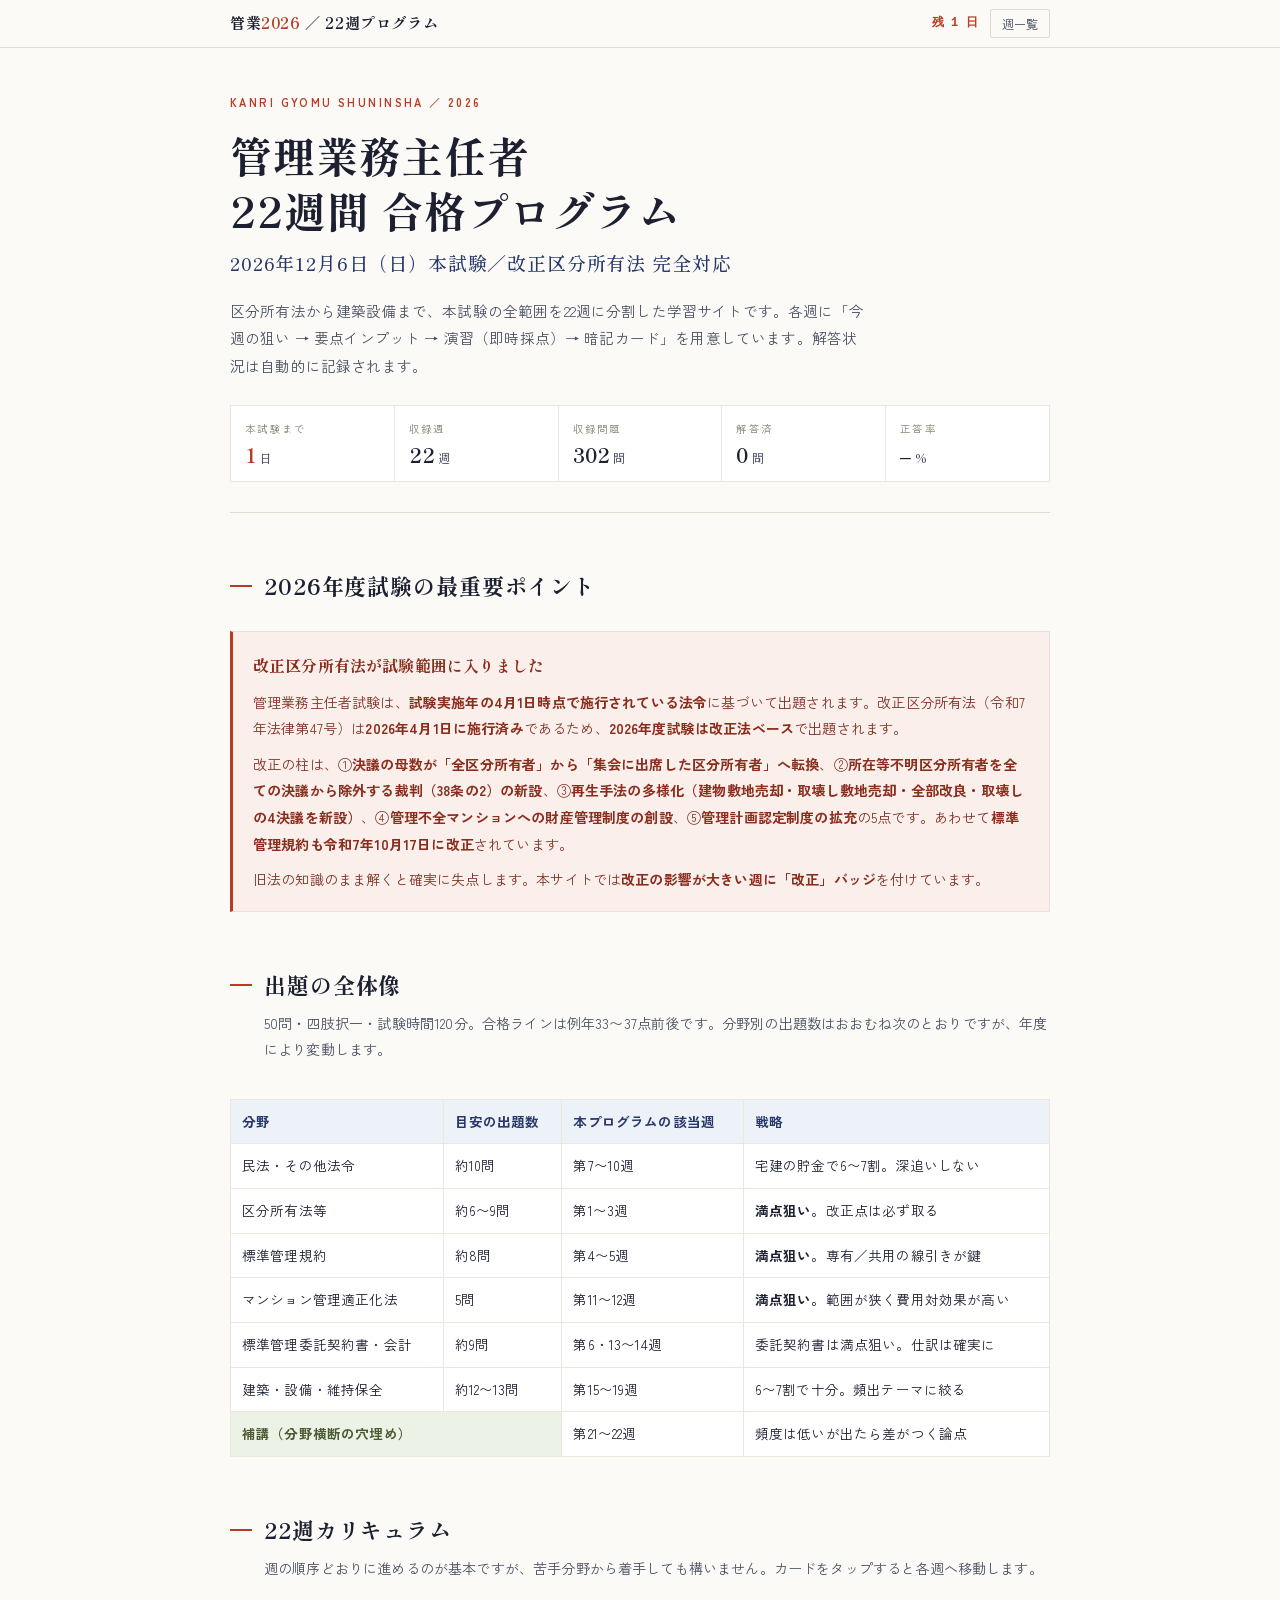
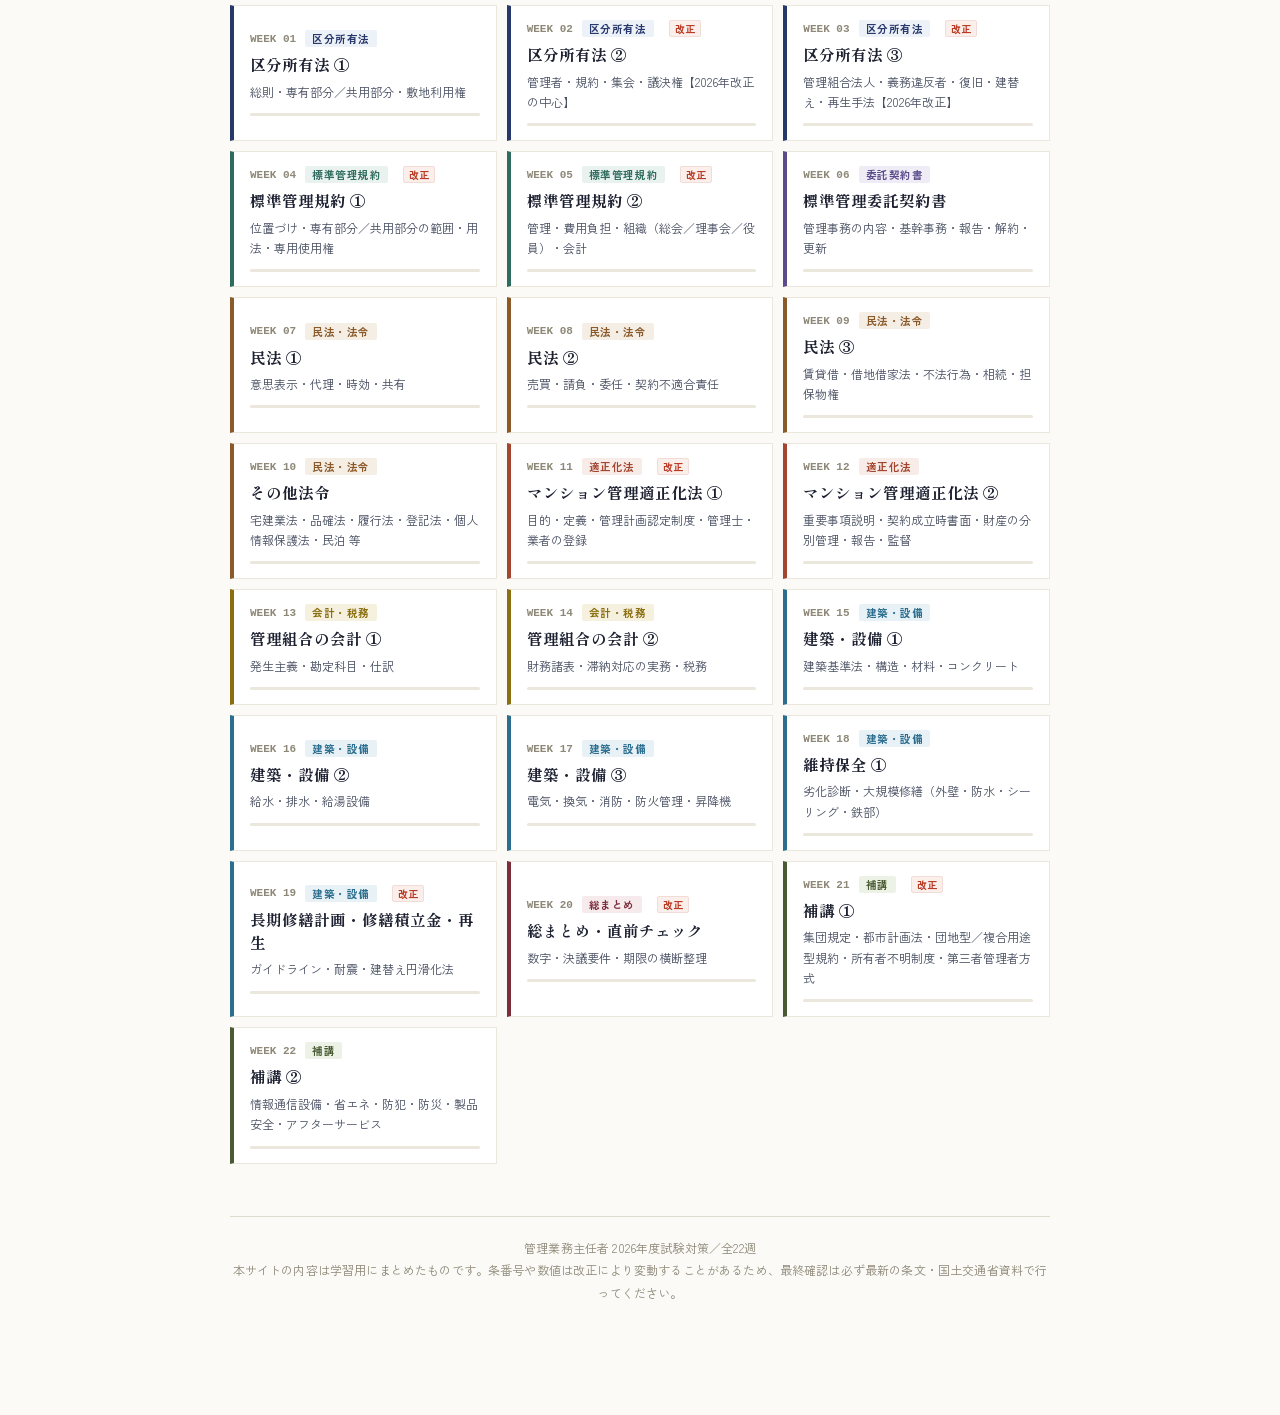
==== index.html @ 050e48fc "feat: 管理業務主任者2026 22週間合格プログラム サイト一式 - index.html: 全22週カリキュラム／演習302問／要点259項目／暗記カード110枚 - site.webmani" ====
<!DOCTYPE html>
<html lang="ja">
<head>
<meta charset="UTF-8">
<meta name="viewport" content="width=device-width, initial-scale=1">
<meta name="robots" content="noindex, nofollow, noarchive">
<meta name="description" content="管理業務主任者試験（2026年12月6日）対策 全22週プログラム">
<meta name="theme-color" content="#FBFAF6">
<link rel="apple-touch-icon" href="data:image/svg+xml,%3Csvg xmlns=%22http://www.w3.org/2000/svg%22 viewBox=%220 0 180 180%22%3E%3Crect width=%22180%22 height=%22180%22 fill=%22%23FBFAF6%22/%3E%3Ctext x=%2290%22 y=%22118%22 font-size=%2290%22 text-anchor=%22middle%22 fill=%22%2327386B%22 font-family=%22serif%22%3E管%3C/text%3E%3C/svg%3E">
<link rel="manifest" href="site.webmanifest">
<meta name="apple-mobile-web-app-capable" content="yes">
<meta name="apple-mobile-web-app-status-bar-style" content="default">
<meta name="apple-mobile-web-app-title" content="管業2026">
<title>管理業務主任者 2026｜22週間 合格プログラム</title>
<link rel="preconnect" href="https://fonts.googleapis.com">
<link rel="preconnect" href="https://fonts.gstatic.com" crossorigin>
<link href="https://fonts.googleapis.com/css2?family=Shippori+Mincho+B1:wght@500;700&family=Zen+Kaku+Gothic+New:wght@400;500;700&display=swap" rel="stylesheet">
<style>
:root{
  --paper:#FBFAF6;
  --card:#FFFFFF;
  --ink:#1C2030;
  --ink-soft:#4A5163;
  --ink-mute:#8E8878;
  --indigo:#27386B;
  --indigo-wash:#EDF1F8;
  --shu:#B93B25;
  --shu-wash:#FBEFEC;
  --rule:#DEDACD;
  --rule-soft:#EBE7DC;
  --ok:#1F6B4D;
  --ok-wash:#EAF3EE;
  --mincho:"Shippori Mincho B1","Hiragino Mincho ProN","Yu Mincho",YuMincho,"Noto Serif JP",serif;
  --gothic:"Zen Kaku Gothic New","Hiragino Sans","Hiragino Kaku Gothic ProN","Yu Gothic",sans-serif;
  --mono:"SFMono-Regular",Consolas,"Roboto Mono",monospace;
}
*{box-sizing:border-box}
html{-webkit-text-size-adjust:100%;scroll-behavior:smooth}
body{margin:0;background:var(--paper);color:var(--ink);font-family:var(--gothic);font-size:16px;line-height:1.9;letter-spacing:.01em}
.wrap{max-width:860px;margin:0 auto;padding:0 20px 110px}
a{color:var(--indigo)}

/* ===== topbar ===== */
.topbar{
  position:sticky;top:0;z-index:60;background:rgba(251,250,246,.96);
  backdrop-filter:blur(8px);border-bottom:1px solid var(--rule);
}
.topbar-in{max-width:860px;margin:0 auto;padding:9px 20px;display:flex;align-items:center;gap:12px}
.brand{font-family:var(--mincho);font-weight:700;font-size:15px;letter-spacing:.04em;cursor:pointer;white-space:nowrap}
.brand span{color:var(--shu)}
.topbar .sp{flex:1}
.tb-btn{
  font-family:inherit;font-size:12px;background:none;border:1px solid var(--rule);
  color:var(--ink-soft);padding:5px 11px;border-radius:2px;cursor:pointer;white-space:nowrap;
}
.tb-btn:hover{border-color:var(--indigo);color:var(--indigo)}
.tb-cd{font-family:var(--mono);font-size:12px;color:var(--shu);font-weight:700;white-space:nowrap}

/* ===== hero ===== */
.hero{padding:44px 0 30px;border-bottom:1px solid var(--rule);margin-bottom:8px}
.eyebrow{font-size:11px;letter-spacing:.22em;color:var(--shu);font-weight:700;margin:0 0 14px}
h1{font-family:var(--mincho);font-size:clamp(27px,6.4vw,42px);line-height:1.32;font-weight:700;margin:0;letter-spacing:.02em}
h1 .sub{display:block;font-size:clamp(14px,3.4vw,19px);color:var(--indigo);margin-top:12px;font-weight:500}
.hero-lede{margin:22px 0 0;font-size:14.5px;color:var(--ink-soft);max-width:640px}
.stats{display:grid;grid-template-columns:repeat(auto-fit,minmax(112px,1fr));gap:1px;background:var(--rule-soft);border:1px solid var(--rule-soft);margin-top:26px}
.stat{background:#fff;padding:13px 14px}
.stat .k{font-size:10.5px;letter-spacing:.12em;color:var(--ink-mute);margin-bottom:3px}
.stat .v{font-family:var(--mincho);font-size:20px;font-weight:700;line-height:1.3}
.stat .v small{font-size:12px;font-weight:500;color:var(--ink-soft)}
.stat.hot .v{color:var(--shu)}

/* ===== section ===== */
section{margin:52px 0 0}
h2{font-family:var(--mincho);font-size:22px;font-weight:700;margin:0 0 4px;display:flex;align-items:center;gap:12px;letter-spacing:.04em}
h2::before{content:"";width:22px;height:2px;background:var(--shu);flex:none}
h3.sub-h{font-family:var(--mincho);font-size:17px;margin:30px 0 14px;color:var(--indigo);letter-spacing:.03em}
.lede{color:var(--ink-soft);font-size:14px;margin:0 0 24px;padding-left:34px}
.hint{font-size:12.5px;color:var(--ink-mute);margin:0 0 16px;padding-left:34px}

/* ===== alert ===== */
.alert{background:var(--shu-wash);border:1px solid #F1DCD7;border-left:3px solid var(--shu);padding:18px 20px;margin:24px 0}
.alert h4{font-family:var(--mincho);font-size:16px;margin:0 0 8px;color:#8B2D1C}
.alert p{margin:0;font-size:14px;line-height:1.9;color:#7E3325}
.alert p+p{margin-top:9px}
.alert b{color:#8B2D1C}

/* ===== tables ===== */
.scroll{overflow-x:auto;-webkit-overflow-scrolling:touch}
.tbl{width:100%;border-collapse:collapse;font-size:13.5px;background:#fff;margin-top:12px}
.tbl th,.tbl td{border:1px solid var(--rule-soft);padding:9px 11px;text-align:left;vertical-align:top}
.tbl th{background:var(--indigo-wash);color:var(--indigo);font-weight:700;white-space:nowrap}
.tbl td b{color:var(--ink)}

/* ===== week index ===== */
.weeks{display:grid;gap:10px;grid-template-columns:repeat(auto-fill,minmax(250px,1fr))}
.wk{
  background:#fff;border:1px solid var(--rule-soft);border-left:4px solid var(--indigo);
  padding:14px 16px;cursor:pointer;text-align:left;font-family:inherit;color:inherit;
  transition:.16s;position:relative;
}
.wk:hover{box-shadow:0 3px 12px rgba(30,40,70,.06);border-color:var(--rule);transform:translateY(-1px)}
.wk:focus-visible{outline:2px solid var(--indigo);outline-offset:2px}
.wk .r1{display:flex;align-items:center;gap:9px;margin-bottom:6px}
.wk .num{font-family:var(--mono);font-size:11px;font-weight:700;color:var(--ink-mute)}
.wk .fld{font-size:10.5px;font-weight:700;letter-spacing:.05em;padding:1px 7px;border-radius:2px}
.wk .ttl{font-family:var(--mincho);font-size:15.5px;font-weight:700;line-height:1.5}
.wk .sub{font-size:12px;color:var(--ink-soft);margin-top:5px;line-height:1.7}
.wk .pb{height:3px;background:var(--rule-soft);margin-top:11px;border-radius:2px;overflow:hidden}
.wk .pb i{display:block;height:100%;width:0;background:var(--ok)}
.wk .pct{position:absolute;top:13px;right:14px;font-family:var(--mono);font-size:10.5px;color:var(--ok);font-weight:700}
.wk .rev{margin-left:6px;font-size:10px;color:var(--shu);border:1px solid #F1DCD7;background:var(--shu-wash);padding:0 5px;border-radius:2px;font-weight:700}

/* ===== week page ===== */
.wk-head{padding:34px 0 22px;border-bottom:1px solid var(--rule)}
.wk-head .kicker{display:flex;align-items:center;gap:10px;margin-bottom:12px;flex-wrap:wrap}
.wk-head h1{font-size:clamp(23px,5.4vw,33px)}
.badge-fld{font-size:11px;font-weight:700;letter-spacing:.06em;padding:2px 10px;border-radius:2px}
.crumb{font-family:var(--mono);font-size:11.5px;color:var(--ink-mute)}

.aim{list-style:none;padding:0;margin:0;display:grid;gap:12px}
.aim li{background:var(--card);border:1px solid var(--rule-soft);border-left:3px solid var(--indigo);padding:15px 17px;font-size:14.5px;line-height:1.85}
.aim li b{color:var(--indigo)}

.arts{display:grid;gap:14px}
.art{background:var(--card);border:1px solid var(--rule-soft);padding:17px 19px 19px;position:relative}
.art::before{content:"";position:absolute;left:0;top:0;bottom:0;width:3px;background:var(--rule)}
.art.key::before{background:var(--shu)}
.art-head{display:flex;flex-wrap:wrap;align-items:center;gap:9px;margin-bottom:10px}
.no{font-family:var(--mono);font-size:12px;color:var(--ink-mute);border:1px solid var(--rule);padding:1px 7px;border-radius:2px}
.art-title{font-family:var(--mincho);font-size:16.5px;font-weight:700;letter-spacing:.03em}
.chip{font-size:11.5px;font-weight:700;letter-spacing:.04em;background:var(--indigo-wash);color:var(--indigo);padding:2px 9px;border-radius:2px;white-space:nowrap}
.chip.shu{background:var(--shu-wash);color:var(--shu)}
.art p{margin:0;font-size:14.5px;line-height:1.9}
.art p+p{margin-top:10px}
.art .warn{margin-top:12px;background:var(--shu-wash);border:1px solid #F1DCD7;padding:10px 13px;font-size:13.5px;color:#8B2D1C;line-height:1.8}
.art .warn b{color:var(--shu)}
mark{background:#FBF3D3;padding:0 3px;border-radius:2px;color:inherit}

/* ===== quiz ===== */
.progress{position:sticky;top:41px;z-index:20;background:rgba(251,250,246,.96);backdrop-filter:blur(6px);border-bottom:1px solid var(--rule);padding:10px 20px;margin:0 -20px 20px;display:flex;align-items:center;gap:13px;font-size:12.5px;color:var(--ink-soft)}
.bar{flex:1;height:5px;background:var(--rule-soft);border-radius:3px;overflow:hidden}
.bar i{display:block;height:100%;width:0;background:var(--indigo);transition:width .35s ease}
.score{font-family:var(--mono);font-weight:700;color:var(--ink);white-space:nowrap}

.q{background:var(--card);border:1px solid var(--rule-soft);padding:17px 19px;margin-bottom:15px}
.q-head{display:flex;gap:10px;align-items:baseline;margin-bottom:12px}
.q-no{font-family:var(--mono);font-size:12px;font-weight:700;color:#fff;background:var(--indigo);padding:2px 8px;border-radius:2px;flex:none}
.q-no.mc{background:var(--shu)}
.q-text{font-size:15px;line-height:1.85;flex:1}
.ox{display:flex;gap:10px}
.ox button{flex:1;font-family:var(--mincho);font-size:22px;font-weight:700;padding:9px 0;background:#fff;border:1.5px solid var(--rule);color:var(--ink);cursor:pointer;border-radius:3px;transition:.15s}
.ox button:hover{border-color:var(--indigo);background:var(--indigo-wash)}
.ox button:focus-visible,.choices button:focus-visible{outline:2px solid var(--indigo);outline-offset:2px}
.choices{display:grid;gap:8px}
.choices button{display:flex;gap:11px;text-align:left;align-items:flex-start;background:#fff;border:1.5px solid var(--rule);border-radius:3px;padding:11px 13px;font-family:inherit;font-size:14px;line-height:1.75;color:var(--ink);cursor:pointer;transition:.15s}
.choices button:hover{border-color:var(--indigo);background:var(--indigo-wash)}
.choices .n{font-family:var(--mono);font-weight:700;font-size:12px;color:var(--indigo);border:1px solid var(--rule);border-radius:2px;padding:0 6px;flex:none;margin-top:3px}
button.correct{border-color:var(--ok)!important;background:var(--ok-wash)!important}
button.wrong{border-color:var(--shu)!important;background:var(--shu-wash)!important}
button.dim{opacity:.42}
.q.done button{cursor:default}
.verdict{display:none;margin-top:14px;padding-top:14px;border-top:1px dashed var(--rule)}
.q.done .verdict{display:block}
.verdict-head{display:flex;align-items:center;gap:10px;margin-bottom:8px;flex-wrap:wrap}
.badge{font-family:var(--mincho);font-size:14px;font-weight:700;padding:2px 12px;border-radius:2px}
.badge.ok{background:var(--ok-wash);color:var(--ok);border:1px solid #C9E0D4}
.badge.ng{background:var(--shu-wash);color:var(--shu);border:1px solid #F1DCD7}
.ans{font-family:var(--mincho);font-size:15px;font-weight:700;color:var(--indigo)}
.exp{font-size:14px;line-height:1.9;color:var(--ink-soft)}
.exp b{color:var(--ink)}
.result{display:none;margin-top:20px;background:var(--indigo-wash);border:1px solid #D5DEEE;padding:20px;text-align:center}
.result.show{display:block}
.result .big{font-family:var(--mincho);font-size:29px;font-weight:700;color:var(--indigo)}
.result .cmt{font-size:14px;color:var(--ink-soft);margin-top:6px}

/* ===== flashcards ===== */
.cards{display:grid;gap:12px;grid-template-columns:repeat(auto-fit,minmax(238px,1fr))}
.fc{background:#fff;border:1px solid var(--rule-soft);border-top:3px solid var(--indigo);padding:16px 18px;cursor:pointer;min-height:116px;display:flex;flex-direction:column;justify-content:center;transition:.18s}
.fc:hover{box-shadow:0 2px 10px rgba(30,40,70,.05)}
.fc:focus-visible{outline:2px solid var(--indigo);outline-offset:2px}
.fc .lbl{font-family:var(--mono);font-size:10.5px;letter-spacing:.14em;color:var(--ink-mute);margin-bottom:7px}
.fc .txt{font-size:14.5px;line-height:1.8;font-weight:500}
.fc.flip{border-top-color:var(--shu);background:var(--shu-wash)}
.fc.flip .lbl{color:var(--shu)}
.fc.flip .txt{color:#7E2A1B;font-weight:700}

/* ===== buttons / nav ===== */
.btnrow{display:flex;gap:10px;flex-wrap:wrap;margin-top:14px;justify-content:center}
.btn{background:none;border:1px solid var(--rule);color:var(--ink-soft);font-family:inherit;font-size:12.5px;padding:8px 16px;border-radius:2px;cursor:pointer}
.btn:hover{border-color:var(--shu);color:var(--shu)}
.btn.pri{border-color:var(--indigo);color:var(--indigo)}
.btn.pri:hover{background:var(--indigo-wash)}
.pager{display:flex;gap:10px;margin-top:46px;padding-top:22px;border-top:1px solid var(--rule)}
.pager button{flex:1;background:#fff;border:1px solid var(--rule-soft);padding:14px 16px;text-align:left;font-family:inherit;color:inherit;cursor:pointer;transition:.15s}
.pager button:hover{border-color:var(--indigo)}
.pager button:disabled{opacity:.35;cursor:default}
.pager .d{font-family:var(--mono);font-size:10.5px;color:var(--ink-mute);letter-spacing:.1em}
.pager .t{font-family:var(--mincho);font-size:14px;font-weight:700;margin-top:3px;line-height:1.5}
.pager .nx{text-align:right}

footer{margin-top:52px;padding-top:20px;border-top:1px solid var(--rule);font-size:12px;color:var(--ink-mute);line-height:1.9;text-align:center}

@media (max-width:600px){
  body{font-size:15px}
  .wrap{padding:0 16px 90px}
  .progress{margin-left:-16px;margin-right:-16px;padding-left:16px;padding-right:16px}
  .art,.q{padding:15px 16px}
  .lede,.hint{padding-left:0}
  .topbar-in{padding:8px 16px;gap:8px}
  .brand{font-size:13px}
  .tb-btn{padding:5px 9px;font-size:11.5px}
}
@media (prefers-reduced-motion:reduce){*{transition:none!important;animation:none!important}}
</style>
</head>
<body>

<div class="topbar">
  <div class="topbar-in">
    <div class="brand" id="brandBtn">管業<span>2026</span> ／ 22週プログラム</div>
    <div class="sp"></div>
    <span class="tb-cd">残 <span id="cd">–</span> 日</span>
    <button class="tb-btn" id="navHome">週一覧</button>
  </div>
</div>

<div class="wrap" id="app"></div>

<script>
var WEEKS = [];

WEEKS.push({
n:1, field:"区分所有法", rev:false,
title:"区分所有法 ①",
sub:"総則・専有部分／共用部分・敷地利用権",
aim:[
"本試験は50問・四肢択一。区分所有法単体で例年<b>6〜9問</b>、標準管理規約と合わせると区分所有法関連だけで<b>15問前後</b>を占める最重要分野（年度により変動あり）。",
"第1週は「総則・専有部分/共用部分・敷地利用権」という土台部分。宅建でも学習済みだが、管業では<b>床面積の算定方法（内法計算）・先取特権の効力・規約共用部分の登記対抗要件</b>など、宅建より一段深い数字と手続の精度が問われる。",
"ここを曖昧にすると第2週（管理者・規約・集会）以降がすべてブレる。<b>定義の正確な暗記に徹する</b>こと。",
"2026年4月施行の改正は主に「集会の決議要件・所在等不明区分所有者・建替え／再生決議」に関するもので、<b>今週の範囲（総則・専有部分・共用部分・敷地利用権の定義自体）に直接の改正はない</b>。改正点は第2〜3週で扱う。"
],
points:[
{t:"区分所有権の成立要件", chip:"1条", hot:"頻出", key:true,
 body:"<p>①<b>構造上の独立性</b>（他の部分と壁等で明確に遮断）と②<b>利用上の独立性</b>（独立して住居・店舗・事務所等の用途に供しうる）の<mark>両方</mark>を満たす建物部分にのみ成立する。</p>",
 warn:"<b>ひっかけ</b>：どちらか一方だけでは専有部分にならない。「構造上区分されていれば足りる」は誤り。"},
{t:"定義", chip:"2条",
 body:"<table class=tbl><tr><th>区分所有者</th><td>専有部分を所有する者</td></tr><tr><th>専有部分</th><td>区分所有権の目的たる建物部分</td></tr><tr><th>共用部分</th><td>専有部分以外の建物部分 ＋ 建物の附属物 ＋ 規約により共用部分とされた附属の建物</td></tr><tr><th>敷地利用権</th><td>専有部分を所有するための建物の敷地に関する権利。<mark>所有権に限らず</mark>地上権・賃借権等の債権も含む</td></tr></table>"},
{t:"区分所有者の団体＝管理組合", chip:"3条", hot:"第2週の土台", key:true,
 body:"<p>区分所有者となれば、<mark>規約の有無にかかわらず「全員で」当然に</mark>団体を構成する。任意加入・任意脱退という概念がなく、区分所有者である限り強制的に構成員となる。</p><p>一部共用部分のみを共用する者だけの団体を、別途構成することも可能。</p>"},
{t:"法定共用部分", chip:"4条1項",
 body:"<p>数個の専有部分に通ずる廊下・階段室・エレベーター等、構造上当然に共用に供される部分。<mark>規約を待たず当然に共用部分</mark>となり、<mark>登記も不要</mark>。</p>"},
{t:"規約共用部分", chip:"4条2項", hot:"対抗要件", key:true,
 body:"<p>管理人室・集会室のように、それ自体は専有部分になり得る建物部分（または附属の建物）を、規約により共用部分とすることができる。</p>",
 warn:"<b>対抗要件＝登記</b>：「共用部分である旨の登記」をしなければ第三者に対抗できない。法定共用部分（登記不要）との対比で覚える。"},
{t:"規約敷地", chip:"5条",
 body:"<p>建物が現に所在する土地（<b>法定敷地</b>）以外にも、規約により隣接する駐車場等の土地を「建物の敷地」とすることができる（<b>規約敷地</b>）。法定敷地・規約敷地とも敷地利用権の対象になりうる。</p>"},
{t:"共用部分の持分割合", chip:"14条", hot:"数字の精度", key:true,
 body:"<p><b>1項</b>　原則、各共有者の持分はその有する専有部分の<mark>床面積の割合</mark>による。</p><p><b>2項</b>　床面積は壁その他の区画の<mark>「内側線」</mark>で囲まれた部分の水平投影面積＝<b>内法（うちのり）計算</b>。</p><p><b>3項</b>　これらは規約で別段の定めが可能（例：壁芯計算、住戸タイプごとの均等割等）。</p><p><b>4項</b>　一部共用部分でも区分所有者全員の利害に関係するものは、規約により全員の共用部分とみなせる。</p>",
 warn:"<b>内法 ⇄ 壁芯</b>：壁芯は建築基準法の延床面積算定等の考え方。区分所有法の床面積は<b>内法</b>。最も狙われる混同ポイント。"},
{t:"分離処分の禁止", chip:"15条・22条", key:true,
 body:"<p>共用部分の持分は専有部分の処分に従い、<mark>専有部分と分離して処分できない</mark>（15条）。</p><p>敷地利用権が数人で有する権利（共有・準共有）である場合も、専有部分とその専有部分に係る敷地利用権を分離して処分できない（22条1項）。<b>ただし規約に別段の定めがあればこの限りでない。</b></p><p>敷地利用権の割合も、規約に別段の定めがない限り<b>床面積割合に準じる</b>（22条2項、14条準用）。</p>"},
{t:"分離処分禁止違反の効果", chip:"22条3項",
 body:"<p>禁止に反してされた処分は<mark>無効</mark>。ただし、その無効を<mark>「善意の第三者」に対抗することはできない</mark>（取引安全の保護）。</p>"},
{t:"先取特権", chip:"7条", hot:"実務直結", key:true,
 body:"<p>次の債権を有する者は、<b>債務者の区分所有権（共用部分の共有持分を含む）</b>及び<b>建物内に備え付けた動産</b>の上に先取特権を有する。</p><table class=tbl><tr><th>①</th><td>共用部分・敷地利用権に関し他の区分所有者に対して有する債権</td></tr><tr><th>②</th><td>規約・管理者の職務に関し区分所有者に対して有する債権</td></tr><tr><th>③</th><td>管理組合が区分所有者に対して有する債権（管理費・修繕積立金等の滞納債権）</td></tr></table>",
 warn:"この先取特権は<b>「共益費用の先取特権」とみなされ、一般の先取特権に優先する</b>強力な効力を持つ。"},
{t:"特定承継人の責任", chip:"8条", hot:"実務直結", key:true,
 body:"<p>区分所有権を譲り受けた特定承継人（買主等）は、前区分所有者が負っていた滞納管理費等の債務を、<mark>善意・悪意を問わず承継する</mark>。買主が滞納の事実を知らなくても支払義務を免れない。</p>",
 warn:"重要事項説明で滞納の有無を告知する<b>実務上の根拠条文</b>。"},
{t:"瑕疵の推定", chip:"9条",
 body:"<p>建物の設置又は保存に瑕疵があり、それによって他人に損害が生じたときは、その瑕疵は<mark>「共用部分」</mark>の設置又は保存にあるものと推定される。</p>",
 warn:"<b>専有部分ではない</b>。被害者は個々の区分所有者ではなく管理組合（共有者全員）に賠償請求しやすくなる。"},
{t:"宅建との橋渡し", chip:"学習方針",
 body:"<table class=tbl><tr><th style='width:88px'>宅建</th><td>専有部分・共用部分・敷地利用権の基本、規約の設定・変更要件（4分の3）が中心</td></tr><tr><th>管業</th><td>これに加えて、<b>床面積の算定方法の細部・先取特権の順位と効力・規約共用部分の登記の要否</b>まで踏み込む</td></tr></table><p style='margin-top:12px'>「知っているつもり」を<b>数字レベルで解像度を上げ直す</b>意識で臨むこと。</p>"}
],
ox:[
{q:"区分所有権が成立するためには、建物の部分が構造上他の部分と区分されていれば足り、独立して住居、店舗等の用途に供することができる必要はない。", a:false,
 e:"専有部分の成立には「構造上の独立性」に加えて<b>「利用上の独立性」</b>も必要（1条）。片方だけでは専有部分になりません。管業では<b>「両方必要」という併存要件</b>であることまで正確に押さえること。"},
{q:"数個の専有部分に通ずる廊下その他構造上区分所有者の共用に供されるべき建物の部分は、規約で定めなくても当然に共用部分となる。", a:true,
 e:"廊下・階段室等は<b>「法定共用部分」</b>（4条1項）。<b>規約を要せず当然に共用部分</b>となり、<b>登記も不要</b>です。"},
{q:"管理人室のように専有部分となりうる建物の部分を規約により共用部分と定め、その旨の登記を備えた場合、その後に専有部分を譲り受けた第三者に対しても、当該部分が共用部分であることを対抗することができる。", a:true,
 e:"<b>「規約共用部分」</b>（4条2項）は、共用部分である旨の登記を備えることで第三者対抗力を持ちます。逆に登記がなければ善意の第三者に対抗できません。"},
{q:"区分所有者は、規約に別段の定めがない限り、専有部分を所有するための敷地利用権のみを専有部分と分離して第三者に譲渡することができる。", a:false,
 e:"敷地利用権が数人で有する権利である場合、規約に別段の定めがない限り<b>分離処分はできません</b>（22条1項）。専有部分と敷地の権利がバラバラの第三者に渡ることを防ぐ規律です。"},
{q:"共用部分の各共有者の持分は、規約に別段の定めがない限り、その有する専有部分の床面積の割合による。", a:true,
 e:"14条1項の原則。分譲時のパンフレットや登記簿に記載される「共有持分割合」の根拠条文です。"},
{q:"共用部分の持分割合を算定する際の床面積は、規約に別段の定めがない限り、壁その他の区画の中心線（壁芯）で囲まれた部分の水平投影面積による。", a:false,
 e:"床面積は<b>「内側線」</b>で囲まれた部分の水平投影面積＝<b>内法計算</b>（14条2項）。壁芯は建築基準法の延床面積算定等の考え方で、区分所有法の床面積とは異なります。"},
{q:"建物の設置又は保存に瑕疵があり、それによって他人に損害が生じた場合、その瑕疵は専有部分の設置又は保存にあるものと推定される。", a:false,
 e:"<b>「共用部分」</b>の設置又は保存にあるものと推定されます（9条）。専有部分ではない点がポイント。"},
{q:"マンションの区分所有者となった者は、規約に特段の定めがなくても、当然に区分所有者全員で構成する団体（管理組合）の構成員となり、任意に脱退することはできない。", a:true,
 e:"3条。加入・脱退は専有部分の取得・喪失に連動し、任意脱退はできません。「強制加入」の考え方は集会・議決権（第2週）の前提になります。"},
{q:"区分所有者が滞納していた管理費等の債務は、専有部分を売却した場合、原則として旧所有者にのみ帰属し、買主（特定承継人）には承継されない。", a:false,
 e:"特定承継人は前区分所有者の債務を<b>承継します</b>（8条）。重要事項説明で管理費等の滞納状況を告知する実務上の理由です。"}
],
mc:[
{stem:"区分所有建物における専有部分及び共用部分に関する次の記述のうち、区分所有法の規定によれば<b>最も適切なもの</b>はどれか。",
 c:["数個の専有部分に通ずる廊下その他構造上区分所有者の共用に供されるべき建物の部分を共用部分とするには、規約でその旨を定めなければならない。",
    "管理人室のように専有部分となりうべき建物の部分を規約により共用部分とした場合、その旨の登記をしなくても、これを善意の第三者に対抗することができる。",
    "一部の区分所有者のみの共用に供されることが明らかな建物の部分であっても、区分所有者全員の利害に関係するものは、これを区分所有者全員の共用部分とすることができる。",
    "専有部分となるためには、当該建物の部分が構造上他の部分と区分されていれば足り、独立して住居、店舗等の用途に供することができる必要はない。"],
 a:3, e:"<b>1は誤り</b>（法定共用部分は規約不要、4条1項）。<b>2は誤り</b>（登記なければ対抗不可）。<b>4は誤り</b>（利用上の独立性も必要）。<b>3</b>は14条4項の考え方に合致し正しい。"},
{stem:"敷地利用権に関する次の記述のうち、区分所有法の規定によれば<b>誤っているもの</b>はどれか。",
 c:["敷地利用権が数人で有する所有権その他の権利であるときは、区分所有者は、規約に別段の定めがない限り、その専有部分と敷地利用権とを分離して処分することができない。",
    "分離処分禁止に違反してされた専有部分のみの処分は無効であるが、その無効は善意の第三者に対抗することができない。",
    "敷地利用権の割合は、規約に別段の定めがある場合を除き、専有部分の床面積の割合による。",
    "区分所有者が数人で有する敷地利用権は、常に共有でなければならず、準共有とすることは認められない。"],
 a:4, e:"1〜3は22条の内容通り。<b>4が誤り</b>。敷地利用権が地上権や賃借権である場合、複数いれば<b>「準共有」</b>となります。分離処分禁止は権利の種類にかかわらず適用されます。"},
{stem:"管理費等の徴収及び先取特権に関する次の記述のうち、区分所有法の規定によれば<b>誤っているもの</b>はどれか。",
 c:["管理組合が区分所有者に対して有する管理費等の債権については、債務者の区分所有権及び建物に備え付けた動産の上に先取特権を有する。",
    "区分所有者の特定承継人は、その区分所有権を取得する前に生じた滞納管理費等の債務についても、これを承継する。",
    "前記1の先取特権は、共益費用の先取特権とみなされ、一般の先取特権に優先する。",
    "区分所有権を善意で譲り受けた特定承継人は、滞納管理費等の債務の存在を知らなかったときは、その債務を承継しない。"],
 a:4, e:"1〜3は7条・8条の通り。<b>4が誤り</b>。8条に<b>善意・悪意の要件はなく</b>、知らなかったことを理由に免れることはできません。"},
{stem:"区分所有者の団体及びマンションの敷地に関する次の記述のうち、区分所有法の規定によれば<b>最も適切なもの</b>はどれか。",
 c:["区分所有者は、規約でその旨を定めた場合に限り、建物並びにその敷地及び附属施設の管理を行うための団体を構成する。",
    "建物が所在する土地以外の土地は、いかなる方法によっても区分所有法上の「建物の敷地」とすることはできない。",
    "区分所有者は、規約により、建物が所在する土地以外の土地を建物の敷地とすることができる。",
    "区分所有者の団体からの脱退は、専有部分を第三者に譲渡しない限り、いつでも自由に行うことができる。"],
 a:3, e:"<b>1は誤り</b>（3条により規約不要で当然に団体を構成）。<b>2は誤り</b>・<b>4は誤り</b>（任意脱退不可）。<b>3</b>が5条の規約敷地の規定通りで正しい。規約敷地は隣接地に限られません。"}
],
cards:[
{q:"専有部分の成立要件は？", a:"構造上の独立性 ＋ 利用上の独立性（両方必要）"},
{q:"共用部分の持分割合の原則は？", a:"専有部分の床面積の割合（内法計算。規約で別段の定め可）"},
{q:"規約共用部分（管理人室等）の第三者対抗要件は？", a:"共用部分である旨の登記"},
{q:"敷地利用権（共有・準共有）の原則的な処分ルールは？", a:"専有部分と分離して処分できない（規約で別段の定め可。違反処分は無効だが善意の第三者に対抗不可）"},
{q:"管理組合等が有する管理費滞納債権の先取特権の性質は？", a:"共益費用の先取特権とみなされ、一般の先取特権に優先する"}
]
});

WEEKS.push({
n:2, field:"区分所有法", rev:true,
title:"区分所有法 ②",
sub:"管理者・規約・集会・議決権【2026年改正の中心】",
aim:[
"今週が<b>本試験の最大の山場</b>。管理者の権限、規約の設定・変更、集会の招集手続、議決権の計算は毎年必ず問われる。",
"そして<b>2026年4月1日施行の改正区分所有法（令和7年法律第47号）が最も色濃く出るのがこの範囲</b>。決議の母数が「全区分所有者」から「集会に出席した区分所有者」へ転換した。",
"管業試験は<b>試験実施年の4月1日時点で施行されている法令</b>に基づいて出題されるため、2026年度試験は改正法ベース。旧法の知識のまま解くと確実に失点する。",
"数字（1週間・毎年1回・5分の1・4分の3）は必ず語呂ではなく<b>条文とセット</b>で覚えること。"
],
points:[
{t:"【最重要】決議の母数が「出席者」に変わった", chip:"2026改正", hot:"最頻出予想", key:true,
 body:"<p>改正前は「区分所有者及び議決権の<b>各過半数</b>（全員が母数）」だったものが、改正後は<mark>集会に出席した区分所有者を母数</mark>とする多数決に転換した。</p><table class=tbl><tr><th>決議</th><th>改正前（母数＝全員）</th><th>改正後（母数＝出席者）</th></tr><tr><td>普通決議（39条）</td><td>各過半数</td><td>出席者の過半数</td></tr><tr><td>共用部分の重大変更（17条）・規約変更（31条）</td><td>各4分の3以上</td><td>出席者の4分の3以上</td></tr><tr><td>建替え（62条）</td><td>各5分の4以上</td><td>出席者の5分の4以上</td></tr></table><p>ここでいう<b>「出席」には、書面による議決権行使・電磁的方法による議決権行使・代理人（委任状）による行使も含まれる</b>。まったく意思表示をしなかった欠席者だけが母数から外れる。</p>",
 warn:"<b>狙われ方の予想</b>：具体的な人数を示して可決／否決を判定させる計算問題。改正前なら否決、改正後なら可決になる設定が最も出しやすい。"},
{t:"所在等不明区分所有者の除外", chip:"38条の2（新設）", hot:"2026改正", key:true,
 body:"<p>裁判所は、区分所有者を知ることができず、又はその所在を知ることができないときは、他の区分所有者又は管理者の請求により、<b>その者を除いた区分所有者による集会の決議をすることができる旨の裁判</b>をすることができる。この裁判を受けた者は<mark>集会における議決権を有しない</mark>。</p>",
 warn:"<b>建替え決議だけの制度ではない</b>。普通決議・特別決議・建替え決議を含む<b>「全ての決議」</b>が対象。ここは誤解が生まれやすく、出題される可能性が高い。"},
{t:"管理者の選任・解任", chip:"25条",
 body:"<p>区分所有者は、<b>規約に別段の定めがない限り集会の決議（普通決議）</b>によって管理者を選任・解任できる。</p><p>管理者の資格に制限はなく、<mark>区分所有者以外の者（管理会社・マンション管理士等の外部専門家）でもよい</mark>。法人でもよい。任期の法定はない。</p><p>管理者に不正な行為その他その職務を行うに適しない事情があるときは、<b>各区分所有者が単独で</b>、その解任を裁判所に請求できる（訴えによる解任請求）。</p>"},
{t:"管理者の権限", chip:"26条", key:true,
 body:"<p>①共用部分等を<b>保存</b>し、②集会の決議を<b>実行</b>し、③規約で定めた行為をする権利を有し義務を負う。</p><p>その職務に関し<b>区分所有者を代理する</b>。損害保険契約に基づく保険金額、共用部分等について生じた損害賠償金・不当利得による返還金の請求及び受領についても代理権を有する。</p><p>規約または集会の決議により、その職務に関し<b>原告又は被告となる</b>ことができる（訴訟追行権）。</p>",
 warn:"<b>代理権に加えた制限は、善意の第三者に対抗することができない</b>（26条4項）。頻出。"},
{t:"管理所有", chip:"27条・20条",
 body:"<p>管理者は、<b>規約に特別の定めがあるとき</b>に限り共用部分を所有することができる（管理所有）。<mark>専有部分を管理所有することはできない</mark>。</p><p>管理所有者は保存行為・管理行為はできるが、<b>共用部分の変更をすることはできない</b>。</p>"},
{t:"管理者の義務・事務報告", chip:"28条・43条",
 body:"<p>管理者の権利義務は、法・規約に定めるもののほか<b>委任に関する規定に従う</b>（＝善良な管理者の注意義務）。</p><p>管理者は、<mark>集会において毎年一定の時期に、その事務に関する報告</mark>をしなければならない（43条）。</p>"},
{t:"規約で定められる事項・衡平原則", chip:"30条",
 body:"<p>建物・敷地・附属施設の管理又は使用に関する<b>区分所有者相互間の事項</b>は、法に定めるもののほか規約で定めることができる。</p><p>規約は、専有部分・共用部分等の<b>形状、面積、位置関係、使用目的、利用状況、区分所有者が支払った対価その他の事情</b>を考慮して、区分所有者間の<mark>利害の衡平が図られるように</mark>定めなければならない（30条3項）。</p><p>規約は<b>書面又は電磁的記録</b>により作成しなければならない。</p>"},
{t:"規約の設定・変更・廃止", chip:"31条", hot:"2026改正", key:true,
 body:"<p>規約の設定・変更・廃止は、<b>4分の3以上の多数による集会の決議</b>による（改正により母数は<mark>出席者</mark>）。</p><p><b>一部の区分所有者の権利に特別の影響を及ぼすべきときは、その承諾を得なければならない</b>。この承諾は決議要件とは別枠の要件で、承諾がなければ決議は効力を生じない。</p><p>一部共用部分に関する事項で区分所有者全員の利害に関係しないものを全員の規約で定めるには、<b>一部区分所有者の4分の1を超える者又はその議決権の4分の1を超える議決権を有する者が反対しないこと</b>が必要。</p>"},
{t:"公正証書による規約の設定", chip:"32条", hot:"出題頻度高", key:true,
 body:"<p>最初に建物の専有部分の全部を所有する者（＝分譲業者）は、<b>公正証書により</b>、次の<mark>4項目に限って</mark>単独で規約を設定できる。</p><table class=tbl><tr><th>①</th><td>規約共用部分に関する定め</td></tr><tr><th>②</th><td>規約敷地に関する定め</td></tr><tr><th>③</th><td>専有部分と敷地利用権の分離処分ができる旨の定め</td></tr><tr><th>④</th><td>各専有部分に係る敷地利用権の割合</td></tr></table>",
 warn:"<b>「管理者の選任」「管理費の額」等は公正証書規約で定められない</b>。4項目以外を挙げる選択肢は誤り。"},
{t:"規約の保管・閲覧", chip:"33条",
 body:"<p><b>管理者が保管</b>する。管理者がないときは、建物を使用している区分所有者又はその代理人で<b>規約又は集会の決議で定めるもの</b>が保管する。</p><p>利害関係人の請求があったときは、<mark>正当な理由がある場合を除いて</mark>閲覧を拒むことができない。</p><p>規約の<b>保管場所</b>は、建物内の見やすい場所に<b>掲示</b>しなければならない。</p>"},
{t:"集会の招集", chip:"34条", key:true,
 body:"<p>管理者は<mark>少なくとも毎年1回</mark>集会を招集しなければならない。</p><p><b>区分所有者の5分の1以上で議決権の5分の1以上</b>を有するものは、管理者に対し会議の目的たる事項を示して集会の招集を請求できる。<mark>この定数は規約で減ずることができる</mark>（増やすことはできない）。</p><p>請求後2週間以内にその請求日から4週間以内の日を会日とする招集通知が発せられない場合、請求した区分所有者は自ら集会を招集できる。管理者がないときは、5分の1以上の要件を満たす区分所有者が直接招集できる。</p>"},
{t:"招集通知", chip:"35条", hot:"数字", key:true,
 body:"<p>会日より少なくとも<mark>1週間前</mark>に、会議の目的たる事項を示して各区分所有者に発する（この期間は<b>規約で伸縮できる</b>）。</p><p><b>建替え決議</b>を会議の目的とする場合は<mark>少なくとも2か月前</mark>（規約で<b>伸長のみ</b>可能。短縮は不可）。さらに会日の<b>1か月前まで</b>に説明会を開催しなければならない（62条）。</p><p>専有部分が数人の共有に属するときは、<b>議決権を行使すべき者</b>に通知すれば足りる。通知場所の届出がないときは、専有部分が所在する場所にあてて発すればよい。規約で定めれば建物内の見やすい場所への<b>掲示</b>による通知も可能。</p>"},
{t:"招集手続の省略・決議事項の制限", chip:"36条・37条",
 body:"<p>区分所有者<b>全員の同意</b>があるときは、招集手続を経ないで集会を開くことができる（36条）。</p><p>集会においては、<mark>あらかじめ通知した事項についてのみ決議できる</mark>（37条）。ただし普通決議事項については規約で別段の定めができる。特別決議事項は通知外の決議はできない。</p>"},
{t:"議決権と議決権行使の方法", chip:"38条・39条",
 body:"<p>各区分所有者の議決権は、規約に別段の定めがない限り<mark>共用部分の持分割合（＝専有部分の床面積割合）</mark>による。</p><p>議決権は<b>書面又は代理人によって行使できる</b>。規約又は集会の決議により<b>電磁的方法</b>によることもできる。</p>"},
{t:"占有者（賃借人）の意見陳述権", chip:"44条",
 body:"<p>区分所有者の承諾を得て専有部分を占有する者は、<b>会議の目的たる事項につき利害関係を有する場合</b>に、集会に出席して<mark>意見を述べることができる</mark>。</p>",
 warn:"<b>意見を述べられるだけで議決権はない</b>。この場合、集会招集者は招集通知後遅滞なく、集会の日時・場所・会議の目的たる事項を<b>建物内の見やすい場所に掲示</b>しなければならない。"},
{t:"書面又は電磁的方法による決議", chip:"45条",
 body:"<p>区分所有者<b>全員の承諾</b>があるときは、集会を開かずに書面又は電磁的方法によって決議をすることができる。</p><p>また、決議すべき事項について区分所有者<b>全員の書面又は電磁的方法による合意</b>があったときは、書面による決議があったものとみなされる。</p>"},
{t:"議事録", chip:"42条",
 body:"<p>議事録は<b>議長</b>が作成する。書面で作成するときは、<mark>議長及び集会に出席した区分所有者の2人</mark>がこれに<b>署名</b>しなければならない（押印は令和3年改正で不要になった）。</p><p>保管・閲覧・保管場所の掲示は規約と同じルール（33条準用）。</p>"},
{t:"規約及び集会決議の効力", chip:"46条",
 body:"<p>規約及び集会の決議は、区分所有者の<b>特定承継人に対しても効力を生ずる</b>。</p><p>占有者は、建物・敷地・附属施設の<b>使用方法</b>につき、区分所有者が規約又は集会の決議に基づいて負う義務と<mark>同一の義務</mark>を負う。</p>",
 warn:"占有者が拘束されるのは<b>「使用方法」に限られる</b>。管理費の支払義務まで負うわけではない点に注意。"}
],
ox:[
{q:"改正区分所有法の下では、集会の普通決議は、区分所有者及び議決権の各過半数（全区分所有者を母数とする）で決するのが原則である。", a:false,
 e:"2026年4月施行の改正により、母数は<b>集会に出席した区分所有者</b>に変わりました。欠席・無回答者は母数に含まれません。なお、書面・電磁的方法・代理人による議決権行使は「出席」に含まれます。"},
{q:"裁判所による所在等不明区分所有者の除外決定を受けた者は、建替え決議に限らず、普通決議を含むすべての集会決議において議決権を有しない。", a:true,
 e:"38条の2（新設）。立法時の資料でも<b>「区分所有権等の処分を伴うものを含む全ての決議」</b>が対象と明示されています。「建替え決議専用の制度」と考えるのは誤り。"},
{q:"管理者は、区分所有者の中から選任しなければならない。", a:false,
 e:"管理者の資格に制限はなく、<b>区分所有者以外の者や法人でもよい</b>（25条）。管理会社や外部専門家を管理者とすることもできます。"},
{q:"管理者の代理権に加えた制限は、善意の第三者に対抗することができない。", a:true,
 e:"26条4項。取引の安全を保護する規定で、頻出論点です。"},
{q:"管理者は、規約に特別の定めがあるときは、共用部分のほか専有部分についても管理所有することができる。", a:false,
 e:"管理所有できるのは<b>共用部分だけ</b>（27条）。専有部分は管理所有の対象になりません。また管理所有者は保存・管理はできても<b>変更はできません</b>。"},
{q:"集会の招集通知は、会日より少なくとも1週間前に発しなければならないが、この期間は規約で伸長することも短縮することもできる。", a:true,
 e:"35条1項ただし書。<b>伸縮どちらも可能</b>です。一方、建替え決議の2か月前という期間は<b>伸長のみ</b>可能で短縮はできません。"},
{q:"管理者に対して集会の招集を請求できる区分所有者の定数（5分の1以上）は、規約で増加することができる。", a:false,
 e:"34条3項は<b>「規約で減ずることができる」</b>と定めています。少数者が集会を開きやすくする趣旨なので、ハードルを上げる方向（増加）はできません。"},
{q:"最初に建物の専有部分の全部を所有する者は、公正証書により、管理者の選任に関する規約を設定することができる。", a:false,
 e:"公正証書規約で定められるのは①規約共用部分、②規約敷地、③分離処分ができる旨、④敷地利用権の割合の<b>4項目に限られます</b>（32条）。管理者の選任は含まれません。"},
{q:"専有部分を賃借している占有者は、会議の目的たる事項につき利害関係を有する場合には、集会に出席して意見を述べ、かつ議決権を行使することができる。", a:false,
 e:"44条により<b>意見を述べることはできますが、議決権はありません</b>。「意見陳述権はあるが議決権はない」がセットの知識です。"},
{q:"集会の議事録を書面で作成するときは、議長及び集会に出席した区分所有者の2人がこれに署名しなければならない。", a:true,
 e:"42条3項。かつては「署名押印」でしたが、令和3年のデジタル関連法改正により<b>押印は不要</b>となり署名のみになりました。"}
],
mc:[
{stem:"改正区分所有法（2026年4月1日施行）における集会の決議に関する次の記述のうち、<b>最も適切なもの</b>はどれか。",
 c:["普通決議の母数は全区分所有者であり、欠席者も母数に含まれる。",
    "書面による議決権行使をした区分所有者は、集会に出席していないものとして母数から除外される。",
    "集会に出席した区分所有者を母数として多数決を行うため、まったく意思表示をしなかった欠席者は母数に含まれない。",
    "所在等不明区分所有者の除外決定は、建替え決議についてのみ効力を有する。"],
 a:3, e:"改正の核心は<b>母数の「全員→出席者」への転換</b>。書面・電磁的方法・代理人による議決権行使も「出席」に含まれるため2は誤り。4は「全ての決議」が対象なので誤り（38条の2）。"},
{stem:"管理者に関する次の記述のうち、区分所有法の規定によれば<b>誤っているもの</b>はどれか。",
 c:["管理者は、その職務に関し区分所有者を代理し、共用部分等について生じた損害賠償金の請求及び受領についても代理権を有する。",
    "管理者は、規約又は集会の決議により、その職務に関し区分所有者のために原告又は被告となることができる。",
    "管理者に不正な行為その他その職務を行うに適しない事情があるときは、各区分所有者は、その解任を裁判所に請求することができる。",
    "管理者は、集会において、少なくとも3年に1回、その事務に関する報告をしなければならない。"],
 a:4, e:"<b>4が誤り</b>。43条は<b>「毎年一定の時期に」</b>事務報告をしなければならないと定めています。1（26条2項）、2（26条4項の訴訟追行権）、3（25条2項）はいずれも正しい。"},
{stem:"規約に関する次の記述のうち、区分所有法の規定によれば<b>最も適切なもの</b>はどれか。",
 c:["規約の設定・変更・廃止が一部の区分所有者の権利に特別の影響を及ぼすべきときであっても、所定の多数決要件を満たせば、その者の承諾は不要である。",
    "規約は、書面又は電磁的記録により作成しなければならない。",
    "規約の保管場所は、区分所有者から請求があった場合にのみ開示すれば足り、掲示の必要はない。",
    "規約を保管する者は、利害関係人から閲覧請求があった場合、理由のいかんを問わずこれを拒むことができる。"],
 a:2, e:"<b>2</b>が30条5項の通りで正しい。1は誤り（特別の影響を受ける者の<b>承諾が必要</b>）。3は誤り（保管場所は建物内の見やすい場所に<b>掲示</b>）。4は誤り（<b>正当な理由</b>がなければ拒めない）。"},
{stem:"集会の招集手続に関する次の記述のうち、区分所有法の規定によれば<b>誤っているもの</b>はどれか。",
 c:["管理者は、少なくとも毎年1回集会を招集しなければならない。",
    "区分所有者全員の同意があるときは、招集の手続を経ないで集会を開くことができる。",
    "集会においては、あらかじめ通知した事項以外の事項についても、常に決議することができる。",
    "専有部分が数人の共有に属するときは、招集通知は議決権を行使すべき者にすれば足りる。"],
 a:3, e:"<b>3が誤り</b>。37条は<b>あらかじめ通知した事項についてのみ</b>決議できると定めています（普通決議事項につき規約で別段の定めをした場合を除く）。1は34条、2は36条、4は35条2項の通り。"}
],
cards:[
{q:"【2026改正】普通決議・特別決議の母数はどう変わった？", a:"全区分所有者 → 集会に出席した区分所有者（書面・電磁的・代理人による行使も「出席」に含む）"},
{q:"所在等不明区分所有者の除外決定（38条の2）の対象となる決議は？", a:"建替え決議に限らず、普通決議・特別決議を含む「全ての決議」"},
{q:"公正証書により分譲業者が単独で設定できる規約は？", a:"①規約共用部分 ②規約敷地 ③分離処分可の定め ④敷地利用権の割合 の4項目のみ"},
{q:"集会招集通知の期限は？", a:"原則 会日の1週間前（規約で伸縮可）／建替え決議は2か月前（伸長のみ可）＋1か月前までに説明会"},
{q:"占有者（賃借人）が集会でできることは？", a:"利害関係があれば意見陳述はできる。議決権はない（44条）"}
]
});

WEEKS.push({
n:3, field:"区分所有法", rev:true,
title:"区分所有法 ③",
sub:"管理組合法人・義務違反者・復旧・建替え・再生手法【2026年改正】",
aim:[
"区分所有法の最終週。<b>管理組合法人</b>と<b>義務違反者に対する措置</b>は決議要件と手続（訴え・弁明の機会）の組合せで出題される。",
"復旧・建替えは<b>2分の1・4分の3・5分の4・2か月・6か月</b>といった数字が命。表で一気に頭に入れる。",
"<b>2026年改正の目玉</b>である再生4手法（一括売却／敷地売却／全部改良／取壊し）と管理不全対応制度は新設分野。過去問が存在しないため、条文レベルの理解が差になる。",
"団地・被災マンション法まで含めて、ここを終えれば区分所有法は一巡する。"
],
points:[
{t:"管理組合法人の成立", chip:"47条", key:true,
 body:"<p><b>4分の3以上の多数による集会の決議</b>で、①法人となる旨、②その名称、③その事務所を定め、かつ<mark>主たる事務所の所在地において登記をすることによって</mark>法人となる（改正により決議の母数は出席者）。</p><p>名称中に<b>「管理組合法人」という文字を用いなければならない</b>。</p>",
 warn:"かつて存在した<b>「区分所有者が30人以上」という要件は平成14年改正で撤廃済み</b>。人数要件を挙げる選択肢は誤り。"},
{t:"理事と監事", chip:"49条・50条", hot:"頻出", key:true,
 body:"<p><b>理事は必置</b>。数人の理事があるときは各自が法人を代表する（規約・集会決議で代表理事や共同代表を定めることも可）。理事の<mark>任期は2年</mark>。ただし規約で<b>3年以内</b>において別段の期間を定めることができる。</p><p><b>監事も必置</b>。監事は<mark>理事又は管理組合法人の使用人と兼ねることができない</mark>。</p><p>監事の職務：財産状況の監査、業務執行の状況の監査、不正があるときの集会への報告、報告のため必要があるときの<b>集会の招集</b>。</p>",
 warn:"管理組合法人には<b>管理者に関する規定は適用されない</b>（理事が管理者の役割を果たす）。"},
{t:"管理組合法人の財産と責任", chip:"53条",
 body:"<p>管理組合法人の財産をもってその債務を完済できないときは、区分所有者は<mark>共用部分の持分割合</mark>（規約に別段の定めがあればその割合）に応じて弁済の責任を負う。</p>"},
{t:"管理組合法人の解散", chip:"55条",
 body:"<p>解散事由は次の3つ。</p><table class=tbl><tr><th>①</th><td>建物の全部の滅失</td></tr><tr><th>②</th><td>建物に専有部分がなくなったこと</td></tr><tr><th>③</th><td>集会の決議（4分の3以上）</td></tr></table>"},
{t:"共同の利益に反する行為", chip:"6条",
 body:"<p>区分所有者は、建物の保存に有害な行為その他建物の管理又は使用に関し<b>区分所有者の共同の利益に反する行為</b>をしてはならない。占有者も同様の義務を負う。</p><p>この義務違反に対する措置が57条〜60条の4段階。</p>"},
{t:"義務違反者に対する措置（4段階）", chip:"57〜60条", hot:"表で暗記", key:true,
 body:"<table class=tbl><tr><th>措置</th><th>相手方</th><th>決議要件</th><th>訴え</th><th>弁明の機会</th></tr><tr><td>①行為の停止等の請求（57条）</td><td>区分所有者・占有者</td><td>普通決議<br>（訴訟提起の場合）</td><td>訴訟外の請求も可</td><td>不要</td></tr><tr><td>②専有部分の使用禁止請求（58条）</td><td>区分所有者</td><td>4分の3以上</td><td><b>必ず訴え</b></td><td><b>必要</b></td></tr><tr><td>③区分所有権の競売請求（59条）</td><td>区分所有者</td><td>4分の3以上</td><td><b>必ず訴え</b></td><td><b>必要</b></td></tr><tr><td>④占有者に対する引渡し請求（60条）</td><td>占有者</td><td>4分の3以上</td><td><b>必ず訴え</b></td><td><b>必要</b></td></tr></table><p>②〜④は「共同生活上の障害が著しく、<b>他の方法によってはその障害を除去することが困難であるとき</b>」という補充性の要件が必要。</p>",
 warn:"<b>競売請求の細部</b>：判決に基づく競売の申立ては<mark>判決確定日から6か月以内</mark>にしなければならない。また、義務違反者本人及びその者の指定した者は<b>買受けの申出をすることができない</b>。"},
{t:"復旧（小規模滅失・大規模滅失）", chip:"61条", hot:"数字", key:true,
 body:"<table class=tbl><tr><th></th><th>小規模滅失（建物価格の1/2以下）</th><th>大規模滅失（1/2超）</th></tr><tr><th>単独復旧</th><td><b>できる</b>（復旧・建替え決議があるまで）</td><td>できない</td></tr><tr><th>決議要件</th><td>普通決議</td><td><b>4分の3以上</b></td></tr><tr><th>買取請求</th><td>なし</td><td><b>あり</b></td></tr></table><p>大規模滅失の復旧決議があったとき、<b>決議に賛成しなかった区分所有者</b>は、決議賛成者に対し建物及び敷地に関する権利を<mark>時価で買い取るべきこと</mark>を請求できる（決議日から2週間経過後）。</p>",
 warn:"滅失の日から<mark>6か月以内</mark>に復旧決議・建替え決議のいずれもないときは、各区分所有者は他の区分所有者に対して買取請求をすることができる。"},
{t:"建替え決議", chip:"62条", hot:"最頻出", key:true,
 body:"<p>原則<mark>5分の4以上</mark>の多数（改正により母数は出席者）。さらに改正で、<b>耐震性不足等の一定の事由</b>があるときは<mark>4分の3</mark>、<b>大規模災害による被災</b>のときは<mark>3分の2</mark>まで緩和された。</p><p><b>手続</b>：招集通知は会日の<b>2か月前</b>まで（規約で伸長のみ可）／会日の<b>1か月前</b>までに説明会を開催。</p><p><b>決議事項（4つ）</b>：①再建建物の設計の概要、②建物の取壊し及び再建建物の建築に要する費用の概算額、③②の費用の分担に関する事項、④再建建物の区分所有権の帰属に関する事項。</p>"},
{t:"売渡請求", chip:"63条", hot:"数字", key:true,
 body:"<p>建替え決議後、集会招集者は<b>遅滞なく</b>、決議に賛成しなかった区分所有者に対し、建替えに<b>参加するか否かを回答すべき旨</b>を書面で催告する。</p><p>催告を受けた者は<mark>2か月以内</mark>に回答しなければならず、回答しないときは<b>参加しない旨を回答したものとみなされる</b>。</p><p>回答期間満了日から<mark>2か月以内</mark>に、建替え合意者（等）は不参加者に対し、区分所有権及び敷地利用権を<b>時価で売り渡すべきこと</b>を請求できる。</p>"},
{t:"【新設】再生手法の多様化", chip:"70条の2〜", hot:"2026改正", key:true,
 body:"<p>従来は「建替え」がほぼ唯一の再生手段だったが、改正により次の手法が多数決決議で可能になった。</p><table class=tbl><tr><th>建物敷地売却決議（一括売却）</th><td>建物と敷地を一括して第三者に売却</td></tr><tr><th>建物取壊し敷地売却決議</th><td>建物を取り壊した上で敷地を売却</td></tr><tr><th>建物全部改良決議</th><td>一棟まるごとのリノベーション</td></tr><tr><th>建物取壊し決議</th><td>取り壊しのみを行う</td></tr></table><p>いずれも原則<b>5分の4以上</b>（出席者が母数）。耐震性不足等では<b>4分の3</b>、被災時は<b>3分の2</b>への緩和が用意されている。</p>",
 warn:"新設分野のため過去問がない。<b>「建替え以外に4つの選択肢が加わった」「原則5分の4」「緩和ルートがある」</b>の3点を確実に。細かい条文番号より制度趣旨を優先。"},
{t:"【新設】管理不全への対応と管理計画認定制度", chip:"2026改正",
 body:"<p><b>財産管理制度</b>：管理不全の専有部分・共用部分等について、<mark>裁判所が選任する管理人</mark>に管理させる制度が創設された。所有者が所在不明・管理放棄状態の住戸への対処が可能になる。</p><p><b>管理計画認定制度の拡充</b>：従来は既存マンションの管理組合が申請する制度だったが、<b>新築時に分譲事業者が管理計画を作成し認定申請できる</b>仕組みが導入された（適正化法側の改正。第12週で再度扱う）。</p><p><b>地方公共団体の取組充実</b>：危険なマンションへの勧告等の権限が創設された（この部分の施行は公布から6か月以内）。</p>"},
{t:"団地", chip:"65〜70条",
 body:"<p><b>団地建物所有者の団体</b>：一団地内に数棟の建物があり、その団地内の土地又は附属施設が団地建物所有者の共有に属する場合、それらの管理を行う団体が当然に構成される。</p><p><b>団地共用部分</b>：規約により団地共用部分を定めることができる（登記が対抗要件）。</p><p><b>一括建替え決議（70条）</b>：団地内全建物の一括建替えは、<mark>団地全体で5分の4以上</mark>、かつ<mark>各棟ごとに3分の2以上</mark>の賛成が必要。</p>",
 warn:"団地では<b>各棟の要件と団地全体の要件の二重チェック</b>が必要。数字の組合せで狙われる。"},
{t:"被災マンション法", chip:"関連法",
 body:"<p>大規模な災害で建物が<b>全部滅失</b>した場合、政令で指定されると、<b>敷地共有者等</b>が集会を開き、多数決で<b>再建決議</b>や<b>敷地売却決議</b>（いずれも議決権の5分の4以上）ができる。</p><p>区分所有法は「建物が存在すること」を前提とする法律であるため、全部滅失時のルールを補完するのが被災マンション法という位置づけ。今回の改正で被災区分所有法も併せて改正されている。</p>"}
],
ox:[
{q:"管理組合が法人となるためには、区分所有者が30人以上であることが必要である。", a:false,
 e:"人数要件は<b>平成14年改正で撤廃</b>されました。現在は、4分の3以上の集会決議で法人となる旨等を定め、<b>主たる事務所の所在地で登記</b>することにより法人となります（47条）。"},
{q:"管理組合法人には、理事及び監事を置かなければならない。", a:true,
 e:"理事（49条）・監事（50条）ともに<b>必置機関</b>です。監事は<b>理事又は使用人と兼ねることができません</b>。"},
{q:"管理組合法人の理事の任期は、規約で定めれば5年とすることができる。", a:false,
 e:"理事の任期は原則2年。規約で伸縮できますが<b>3年以内</b>が上限です（49条6項）。"},
{q:"区分所有権の競売を請求する訴えを提起するには、区分所有者及び議決権の各4分の3以上の多数による集会の決議が必要であり、あらかじめ当該区分所有者に弁明の機会を与えなければならない。", a:true,
 e:"59条。使用禁止請求（58条）・引渡し請求（60条）も同じく<b>4分の3以上＋訴え＋弁明の機会</b>のセットです。行為の停止請求（57条）だけが普通決議で弁明の機会も不要。"},
{q:"建物の価格の2分の1を超える部分が滅失した場合、各区分所有者は、復旧の決議があるまでは単独で滅失した共用部分を復旧することができる。", a:false,
 e:"単独復旧が認められるのは<b>小規模滅失（2分の1以下）</b>の場合です（61条1項）。大規模滅失では単独復旧はできず、4分の3以上の復旧決議によります。"},
{q:"大規模滅失の復旧決議がなされた場合、決議に賛成しなかった区分所有者は、決議賛成者に対して、建物及びその敷地に関する権利を時価で買い取るべきことを請求することができる。", a:true,
 e:"61条7項の買取請求権。賛成しなかった者に、金銭で抜けるという出口を用意する制度です。"},
{q:"建替え決議を会議の目的とする集会を招集するときは、その通知は、規約により会日の1週間前まで短縮することができる。", a:false,
 e:"建替え決議の招集通知は<b>会日の2か月前</b>までに発する必要があり、規約で<b>伸長はできても短縮はできません</b>（62条4項）。通常の1週間ルール（伸縮可）と混同させる典型的なひっかけです。"},
{q:"建替え決議に賛成しなかった区分所有者に対する催告を受けた者が、2か月以内に回答しなかったときは、建替えに参加する旨を回答したものとみなされる。", a:false,
 e:"逆です。<b>参加しない旨を回答したものとみなされます</b>（63条4項）。沈黙は不参加、と覚えてください。"},
{q:"2026年4月施行の改正により、建物と敷地を一括して売却する決議や、一棟リノベーション（全部改良）の決議が、多数決によって可能となった。", a:true,
 e:"改正の柱のひとつ「再生手法の多様化」。建物敷地売却・建物取壊し敷地売却・全部改良・建物取壊しの各決議が新設され、いずれも原則<b>5分の4以上</b>（出席者が母数）で決議できます。"},
{q:"団地内の全建物の一括建替え決議は、団地全体で議決権の5分の4以上の賛成があれば足り、各棟ごとの賛成割合は問われない。", a:false,
 e:"団地全体で5分の4以上に加えて、<b>各棟ごとに3分の2以上</b>の賛成が必要です（70条）。二段構えの要件が団地の特徴です。"}
],
mc:[
{stem:"管理組合法人に関する次の記述のうち、区分所有法の規定によれば<b>誤っているもの</b>はどれか。",
 c:["管理組合法人は、その名称中に管理組合法人という文字を用いなければならない。",
    "監事は、管理組合法人の財産の状況又は業務の執行について、法令若しくは規約に違反する重大な事実があることを発見したときは、集会に報告をしなければならない。",
    "管理組合法人の財産をもって債務を完済できないときは、区分所有者は、原則として頭数に応じて均等に弁済の責任を負う。",
    "管理組合法人には、管理者に関する規定は適用されない。"],
 a:3, e:"<b>3が誤り</b>。53条により、区分所有者は<b>共用部分の持分割合</b>（規約に別段の定めがあればその割合）に応じて弁済の責任を負います。頭数均等ではありません。"},
{stem:"義務違反者に対する措置に関する次の記述のうち、区分所有法の規定によれば<b>最も適切なもの</b>はどれか。",
 c:["行為の停止等を請求するために訴えを提起するには、区分所有者及び議決権の各4分の3以上の多数による集会の決議が必要である。",
    "専有部分の使用禁止を請求するには、あらかじめ当該区分所有者に弁明の機会を与えなければならない。",
    "区分所有権の競売を請求する判決に基づく競売の申立ては、判決確定の日から1年以内にしなければならない。",
    "競売を申し立てられた区分所有者本人であっても、当該競売において買受けの申出をすることができる。"],
 a:2, e:"<b>2</b>が正しい（58条3項）。1は誤り（停止請求の訴え提起は<b>普通決議</b>）。3は誤り（<b>6か月以内</b>）。4は誤り（義務違反者本人及びその指定した者は<b>買受けの申出ができない</b>）。"},
{stem:"建替え決議に関する次の記述のうち、区分所有法の規定によれば<b>誤っているもの</b>はどれか。",
 c:["建替え決議を会議の目的とする集会を招集するときは、当該集会の会日より少なくとも2か月前に招集通知を発しなければならない。",
    "集会招集者は、当該集会の会日より少なくとも1か月前までに、建替えに関する説明会を開催しなければならない。",
    "建替え決議においては、再建建物の設計の概要及び費用の概算額等を定めなければならない。",
    "建替え決議に賛成しなかった区分所有者に対する売渡請求は、催告に対する回答期間が満了した日から6か月以内に行わなければならない。"],
 a:4, e:"<b>4が誤り</b>。売渡請求は回答期間満了日から<b>2か月以内</b>です（63条5項）。建替えまわりは「2か月・1か月・2か月」というリズムで覚えると混乱しません。"},
{stem:"2026年4月1日施行の改正区分所有法により導入された制度に関する次の記述のうち、<b>最も不適切なもの</b>はどれか。",
 c:["建物及びその敷地を一括して売却する決議の制度が新設された。",
    "建物の全部を改良する（一棟リノベーション）決議の制度が新設された。",
    "管理不全の専有部分等について、裁判所が選任する管理人に管理させる制度が創設された。",
    "新たに創設された再生手法の決議要件は、いずれも区分所有者及び議決権の各過半数とされた。"],
 a:4, e:"<b>4が不適切</b>。新設された再生手法の決議要件は原則<b>5分の4以上</b>（出席者が母数）で、耐震性不足等の場合に4分の3、被災時に3分の2まで緩和されるという構造です。過半数ではありません。"}
],
cards:[
{q:"管理組合法人が成立する要件は？", a:"4分の3以上の集会決議＋主たる事務所の所在地での登記（人数要件は撤廃済み）"},
{q:"義務違反者への4つの措置のうち、普通決議で足りるものは？", a:"行為の停止等の請求（57条）のみ。使用禁止・競売・引渡しは4分の3以上＋訴え＋弁明の機会"},
{q:"小規模滅失と大規模滅失の分岐点は？", a:"建物の価格の2分の1。1/2以下＝小規模（単独復旧可・普通決議）／1/2超＝大規模（4分の3以上・買取請求あり）"},
{q:"建替え決議まわりの3つの期間は？", a:"招集通知2か月前／説明会1か月前まで／売渡請求は回答期間満了から2か月以内"},
{q:"【2026改正】新設された再生手法4つは？", a:"建物敷地売却（一括売却）・建物取壊し敷地売却・建物全部改良・建物取壊し（原則5分の4）"}
]
});

WEEKS.push({
n:4, field:"標準管理規約", rev:true,
title:"標準管理規約 ①",
sub:"位置づけ・専有部分／共用部分の範囲・用法・専用使用権",
aim:[
"標準管理規約は管業で<b>例年8問前後</b>。区分所有法と並ぶ主戦場で、条文そのものより<b>「どこまでが専有部分か」の線引き</b>が繰り返し問われる。",
"最大のポイントは<b>玄関扉・窓枠窓ガラス・バルコニー</b>。実務でも揉める場所がそのまま試験に出る。",
"標準管理規約は<b>令和7年（2025年）10月17日に改正</b>され、改正区分所有法に対応した。2026年度試験は改正後の内容が前提。",
"標準管理規約はあくまで国交省が示す<b>ひな形であり、それ自体に法的拘束力はない</b>。この位置づけを最初に確認すること。"
],
points:[
{t:"標準管理規約の位置づけ", chip:"総論", key:true,
 body:"<p>国土交通省が作成した管理規約の<mark>モデル（ひな形）</mark>。<b>法令ではないため、それ自体に法的拘束力はない</b>。各マンションが総会決議で採用して初めて、そのマンションの規約になる。</p><p>3類型がある：<b>単棟型／団地型／複合用途型</b>。試験では原則として単棟型が前提。</p>",
 warn:"<b>令和7年10月17日改正</b>。改正区分所有法（2026年4月施行）に合わせ、総会の定足数・決議要件、議案の要領の通知、修繕積立金の使途、再生手法、管理不全対応等が見直された。条番号が改正で動いている可能性があるため、<b>条番号よりも内容で覚える</b>のが安全。"},
{t:"専有部分の範囲", chip:"専有／共用の線引き", hot:"最頻出", key:true,
 body:"<p>専有部分は<b>住戸番号を付した住戸</b>。ただし、その具体的範囲は次のように限定される。</p><table class=tbl><tr><th>天井・床・壁</th><td><b>躯体部分を除く</b>部分が専有部分（内装側だけ）</td></tr><tr><th>玄関扉</th><td><mark>錠及び内部塗装部分</mark>が専有部分（外部塗装面・扉本体は共用部分）</td></tr><tr><th>窓枠・窓ガラス</th><td><mark>専有部分に含まれない＝共用部分</mark></td></tr><tr><th>設備</th><td>専有部分の専用に供されるものは専有部分。本管・本線から枝分かれした部分の扱いに注意</td></tr></table>",
 warn:"<b>覚え方</b>：外から見えるものは基本的にみんなのもの（共用）。玄関扉は「鍵と内側の塗装だけが自分のもの」。"},
{t:"共用部分の範囲", chip:"別表第2",
 body:"<p>エントランスホール、廊下、階段、エレベーターホール、エレベーター室、電気室、機械室、受水槽室、屋上、屋根、内外壁、界壁、床スラブ、支柱、パイプスペース、メーターボックス（<b>ただし住戸メーターを除く</b>）、集会室 等。</p><p><mark>バルコニー・玄関扉・窓枠窓ガラス・1階に面する庭・屋上テラス</mark>も共用部分であり、特定の区分所有者に<b>専用使用権</b>が認められる部分（専用使用部分）。</p>"},
{t:"敷地及び共用部分等の共有・持分", chip:"共有",
 body:"<p>敷地及び共用部分等は<b>区分所有者の共有</b>とし、各区分所有者の共有持分は<b>別表第3</b>による（専有部分の床面積割合が基本）。</p><p>区分所有者は、その有する専有部分と<mark>敷地及び共用部分等の共有持分とを分離して処分することができない</mark>。</p>"},
{t:"用法（住宅としての使用）", chip:"用法",
 body:"<p>区分所有者は、その専有部分を<mark>専ら住宅として使用</mark>するものとし、他の用途に供してはならない。</p><p>暴力団事務所としての使用等の禁止、<b>住宅宿泊事業（民泊）</b>を可能とするか禁止するかを規約に明記する規定例が示されている。</p>"},
{t:"バルコニー等の専用使用権", chip:"専用使用", hot:"頻出", key:true,
 body:"<p>区分所有者は、バルコニー・玄関扉・窓枠及び窓ガラス・1階に面する庭・屋上テラスについて、<b>専用使用権</b>を有する（共用部分だが特定の者が排他的に使用できる）。</p><p><mark>1階に面する庭を専用使用する者は、使用料を管理組合に納入しなければならない</mark>。</p><p>専用使用部分であっても、<b>通常の使用に伴う</b>保存行為（日常清掃・電球交換等）は専用使用権者の責任と負担で行う。それ以外（計画修繕等）は管理組合が行う。</p>",
 warn:"バルコニーは<b>避難通路</b>でもあるため、避難の妨げとなる物品の設置は禁止。「専用使用権があるから何を置いてもよい」は誤り。"},
{t:"駐車場の使用", chip:"駐車場", key:true,
 body:"<p>管理組合は、特定の区分所有者と<b>駐車場使用契約</b>を締結して使用させることができ、使用者は<b>駐車場使用料</b>を納入する。</p><p><mark>区分所有者がその専有部分を第三者に譲渡又は貸与したときは、駐車場使用契約はその効力を失う</mark>。</p><p>駐車場使用料その他の使用料は、それらの<b>管理に要する費用に充てるほか、修繕積立金として積み立てる</b>。</p>",
 warn:"駐車場使用権は専有部分に付随して当然に移転するものではない。「売主が使っていた駐車場を買主がそのまま使える」は誤り。実務でのトラブル源でもある。"},
{t:"専有部分の修繕等（理事長承認）", chip:"リフォーム", hot:"実務直結", key:true,
 body:"<p>区分所有者は、共用部分又は他の専有部分に<b>影響を与えるおそれのある</b>専有部分の修繕・模様替え・建物に定着する物件の取付け又は取替え（＝リフォーム）を行おうとするときは、<mark>あらかじめ理事長にその旨を申請し、書面（又は電磁的方法）による承認を受けなければならない</mark>。</p><p>理事長は<b>理事会の決議</b>により承認・不承認を決定する。</p><p>承認を受けた工事の後、その工事により共用部分又は他の専有部分に影響が生じた場合は、<b>その工事を発注した区分所有者の責任と負担</b>で必要な措置をとらなければならない。</p>",
 warn:"承認は<b>理事長個人の判断ではなく理事会決議</b>で決まる。「理事長が単独で承認できる」は誤り。"},
{t:"窓ガラス等の改良", chip:"改良工事",
 body:"<p>共用部分のうち各住戸に附属する窓枠・窓ガラス・玄関扉その他の開口部に係る<b>改良工事</b>であって、<mark>防犯・防音・断熱等の住宅の性能の向上等に資するもの</mark>については、<b>管理組合がその責任と負担において計画修繕として実施する</b>。</p><p>管理組合が速やかに実施できない場合には、区分所有者は<b>理事長の書面による承認</b>を受けて、自己の責任と負担で当該工事を実施することができる。</p>"},
{t:"必要箇所への立入り", chip:"立入り",
 body:"<p>管理を行う者は、管理を行うために必要な範囲内において、<b>他の者が管理する専有部分又は専用使用部分への立入りを請求</b>することができる。請求を受けた者は、正当な理由がなければこれを拒否してはならない。</p><p><mark>災害・事故等が発生し、緊急に立ち入らないと共用部分等又は他の専有部分に対して物理的・機能上重大な影響を与えるおそれがあるときは、承諾を得ずに立ち入ることができる</mark>。</p>"},
{t:"専有部分の貸与", chip:"賃貸",
 body:"<p>区分所有者は、その専有部分を第三者に貸与する場合には、<b>規約及び使用細則に定める事項を賃借人に遵守させる旨の契約上の義務を負わせる</b>とともに、その<mark>誓約書を管理組合に提出させなければならない</mark>。</p><p>また、暴力団員への貸与を禁止する規定が置かれている（暴力団排除条項）。</p>"},
{t:"損害保険", chip:"保険",
 body:"<p>区分所有者は、共用部分等に関し<b>損害保険契約を締結すること</b>を承認する。</p><p>理事長は、この契約に基づく<b>保険金額の請求及び受領</b>について、区分所有者を<mark>代理する</mark>（区分所有法26条2項の管理者の代理権に対応）。</p>"}
],
ox:[
{q:"マンション標準管理規約は国土交通省が定めたものであるから、各マンションの管理組合はこれに従わなければならない。", a:false,
 e:"標準管理規約は<b>ひな形（モデル）にすぎず、法的拘束力はありません</b>。各管理組合が総会決議で採用して初めてそのマンションの規約となります。"},
{q:"標準管理規約によれば、玄関扉は、錠及び内部塗装部分が専有部分である。", a:true,
 e:"玄関扉は原則として共用部分ですが、<b>錠と内部塗装部分だけが専有部分</b>。外観の統一性を保つため、外部塗装面は共用部分とされています。"},
{q:"標準管理規約によれば、窓枠及び窓ガラスは専有部分に含まれる。", a:false,
 e:"窓枠及び窓ガラスは<b>専有部分に含まれず、共用部分</b>です。ただし専用使用権が認められ、性能向上に資する改良工事は管理組合が計画修繕として実施します。"},
{q:"標準管理規約によれば、1階に面する庭について専用使用権を有する者は、管理組合に対し使用料を納入しなければならない。", a:true,
 e:"1階の専用庭は<b>使用料の徴収対象</b>です。バルコニーや玄関扉には使用料が発生しない点との対比で覚えてください。"},
{q:"区分所有者が専有部分を第三者に譲渡した場合、当該区分所有者が締結していた駐車場使用契約は、譲受人に承継される。", a:false,
 e:"専有部分を<b>譲渡又は貸与したときは、駐車場使用契約は効力を失います</b>。買主が自動的に使えるわけではなく、改めて申込み（多くは抽選待ち）が必要です。"},
{q:"共用部分又は他の専有部分に影響を与えるおそれのある専有部分の修繕を行おうとする区分所有者は、理事長に申請し、書面による承認を受けなければならない。", a:true,
 e:"いわゆるリフォーム申請。理事長は<b>理事会の決議</b>によって承認・不承認を決定します。"},
{q:"専有部分の修繕について理事長の承認を受けた場合、その工事によって共用部分に影響が生じたときは、管理組合の責任と負担で必要な措置をとる。", a:false,
 e:"承認を受けていても、影響が生じた場合は<b>工事を発注した区分所有者の責任と負担</b>で措置をとります。承認は責任の移転を意味しません。"},
{q:"災害等の緊急時においては、管理を行う者は、専有部分の占有者の承諾を得ることなく専有部分に立ち入ることができる。", a:true,
 e:"緊急性があり、放置すれば共用部分等や他の専有部分に重大な影響が及ぶおそれがある場合には、<b>承諾なしの立入りが認められます</b>。"},
{q:"区分所有者は、専有部分を第三者に貸与する場合、賃借人に規約等の遵守義務を負わせれば足り、誓約書を管理組合に提出させる必要はない。", a:false,
 e:"契約上の義務を負わせるだけでなく、<b>誓約書を管理組合に提出させなければなりません</b>。"}
],
mc:[
{stem:"標準管理規約における専有部分・共用部分の範囲に関する次の記述のうち、<b>最も適切なもの</b>はどれか。",
 c:["天井、床及び壁は、躯体部分を含めて専有部分である。",
    "玄関扉は、その全体が専有部分である。",
    "窓枠及び窓ガラスは専有部分に含まれないが、区分所有者はこれについて専用使用権を有する。",
    "バルコニーは専有部分であるから、区分所有者は自由に物品を設置することができる。"],
 a:3, e:"<b>3</b>が正しい。1は誤り（躯体部分は<b>除く</b>）。2は誤り（<b>錠と内部塗装部分のみ</b>専有部分）。4は誤り（バルコニーは<b>共用部分</b>で、避難の妨げとなる設置は禁止）。"},
{stem:"標準管理規約における駐車場の使用に関する次の記述のうち、<b>誤っているもの</b>はどれか。",
 c:["管理組合は、特定の区分所有者と駐車場使用契約を締結して駐車場を使用させることができる。",
    "駐車場使用者は、管理組合に駐車場使用料を納入しなければならない。",
    "駐車場使用料は、駐車場の管理に要する費用に充てるほか、修繕積立金として積み立てる。",
    "区分所有者が専有部分を第三者に貸与した場合であっても、駐車場使用契約は当然には効力を失わない。"],
 a:4, e:"<b>4が誤り</b>。専有部分を<b>譲渡又は貸与したときは駐車場使用契約は効力を失います</b>。1〜3は規約の定めどおり。"},
{stem:"標準管理規約における専有部分の修繕等に関する次の記述のうち、<b>最も適切なもの</b>はどれか。",
 c:["共用部分に影響を与えるおそれのある修繕であっても、区分所有者は理事長への届出のみで実施することができる。",
    "理事長は、申請に対する承認又は不承認を、理事会の決議によって決定する。",
    "承認を受けた工事については、その後に共用部分に影響が生じても、区分所有者は責任を負わない。",
    "窓ガラスの断熱性能を向上させる改良工事は、常に区分所有者が自己の負担で行わなければならない。"],
 a:2, e:"<b>2</b>が正しい。1は誤り（<b>書面による承認</b>が必要）。3は誤り（<b>発注した区分所有者の責任と負担</b>）。4は誤り（性能向上に資する開口部の改良工事は<b>管理組合が計画修繕として実施</b>するのが原則）。"},
{stem:"標準管理規約の位置づけに関する次の記述のうち、<b>最も不適切なもの</b>はどれか。",
 c:["標準管理規約は国土交通省が公表した管理規約のひな形である。",
    "標準管理規約には単棟型・団地型・複合用途型の3類型がある。",
    "標準管理規約は法令であり、これに反する管理規約は無効である。",
    "各マンションの管理規約は、総会の決議によって設定・変更される。"],
 a:3, e:"<b>3が不適切</b>。標準管理規約は<b>法令ではなくひな形</b>であり、これに反する規約が当然に無効となるわけではありません（ただし区分所有法の強行規定に反する規約は無効）。"}
],
cards:[
{q:"玄関扉のうち専有部分はどこ？", a:"錠及び内部塗装部分のみ（扉本体・外部塗装面は共用部分）"},
{q:"窓枠・窓ガラスの扱いは？", a:"共用部分（専有部分に含まれない）。ただし専用使用権あり、性能向上の改良工事は管理組合が計画修繕として実施"},
{q:"専用使用部分のうち使用料を徴収するものは？", a:"1階に面する庭（バルコニー・玄関扉等には使用料なし）"},
{q:"専有部分を譲渡・貸与したときの駐車場使用契約は？", a:"効力を失う（承継されない）"},
{q:"リフォーム（専有部分の修繕等）の手続は？", a:"理事長に申請し書面による承認。承認・不承認は理事会の決議で決定。工事の影響は発注者の責任と負担"}
]
});

WEEKS.push({
n:5, field:"標準管理規約", rev:true,
title:"標準管理規約 ②",
sub:"管理・費用負担・組織（総会／理事会／役員）・会計",
aim:[
"標準管理規約の後半。<b>管理費と修繕積立金の使い分け</b>、<b>総会と理事会の権限分配</b>が二大テーマ。",
"令和7年10月改正で<b>総会の定足数と決議要件が改正区分所有法に合わせて見直された</b>。旧規約の「議決権総数の半数以上の出席」「組合員総数及び議決権総数の各4分の3以上」という表現をそのまま覚えていると危険。",
"理事長は<b>区分所有法上の管理者</b>である、という接続を忘れないこと。第2週の管理者の権限がそのまま効いてくる。",
"会計は第13〜14週で本格的に扱うが、規約側のルール（予算・徴収・滞納対応）は今週で固める。"
],
points:[
{t:"敷地及び共用部分等の管理", chip:"管理の主体", key:true,
 body:"<p>敷地及び共用部分等の管理については<b>管理組合がその責任と負担において行う</b>。ただし<mark>バルコニー等の保存行為のうち、通常の使用に伴うものについては専用使用権を有する者が行う</mark>。</p><p><b>専有部分である設備のうち共用部分と構造上一体となった部分</b>の管理を共用部分の管理と一体として行う必要があるときは、<mark>管理組合がこれを行うことができる</mark>。</p><p>区分所有者は、<b>理事長に申請して書面による承認を受けることにより</b>、自己の責任と負担において共用部分の保存行為を行うことができる。</p>",
 warn:"「共用部分と構造上一体となった専有部分の配管」の更新工事を管理組合が一括で行える根拠。実務で最も引用される条項のひとつ。"},
{t:"管理費と修繕積立金の区分", chip:"費用負担", hot:"最頻出", key:true,
 body:"<p>区分所有者は、<b>管理費</b>及び<b>修繕積立金</b>を納入する。額は<mark>共用部分の共有持分に応じて</mark>算出する。</p><table class=tbl><tr><th>修繕積立金の充当先</th><td>①一定年数の経過ごとに計画的に行う修繕<br>②不測の事故その他特別の事由により必要となる修繕<br>③敷地及び共用部分等の変更<br>④建物の建替え等に係る<b>合意形成に必要となる事項の調査</b><br>⑤その他区分所有者全体の利益のために特別に必要となる管理</td></tr></table><p>修繕積立金は<mark>管理費とは区分して経理</mark>しなければならない。取崩しには<b>総会の決議</b>が必要。</p>",
 warn:"<b>令和7年改正</b>で、修繕積立金の使途に<b>建物の性能向上を伴う改良工事</b>を含める方向の見直しが行われている。最新版の条文で確認すること。"},
{t:"使用料の取扱い", chip:"使用料",
 body:"<p>駐車場使用料その他の敷地及び共用部分等に係る使用料は、<b>それらの管理に要する費用に充てるほか、修繕積立金として積み立てる</b>。</p>",
 warn:"「使用料は全額を管理費に充当する」は誤り。<mark>管理費用に充当した残りは修繕積立金へ</mark>が正解。"},
{t:"組合員の資格", chip:"組合員",
 body:"<p>組合員の資格は、<b>区分所有者となったときに取得し、区分所有者でなくなったときに喪失する</b>。</p><p>新たに組合員の資格を取得し又は喪失した者は、<mark>直ちにその旨を書面又は電磁的方法により管理組合に届け出なければならない</mark>。</p>"},
{t:"管理組合の業務", chip:"業務",
 body:"<p>管理組合の主な業務：管理組合が管理する敷地及び共用部分等の保安・保全・保守・清掃・消毒・ごみ処理、組合管理部分の修繕、<b>長期修繕計画の作成又は変更に関する業務</b>、修繕等の履歴情報の整理及び管理等、宅地建物取引業者等への<b>管理状況の書面交付</b>、共用部分等に係る火災保険等、修繕積立金の運用、官公署等との渉外業務、風紀・秩序・安全の維持、防災に関する業務 等。</p><p><b>長期修繕計画</b>は<mark>計画期間30年以上</mark>かつ<mark>大規模修繕工事が2回以上含まれる期間以上</mark>とすることが標準とされている（5年程度ごとに見直し）。</p>"},
{t:"役員", chip:"理事・監事", key:true,
 body:"<p>役員は<b>理事長・副理事長・会計担当理事・理事・監事</b>。<mark>理事長は区分所有法に定める管理者</mark>とする。</p><p>役員は<b>総会で選任・解任</b>する。理事長・副理事長・会計担当理事は、<mark>理事会で理事の中から選任・解任</mark>する。</p><p><b>利益相反取引の防止</b>：役員は、自己又は第三者のために管理組合と取引をしようとするとき等は、理事会において重要な事実を開示し、その承認を受けなければならない。</p>",
 warn:"「理事長は総会で直接選ぶ」は誤り。<b>総会で理事を選び、その理事の中から理事会が理事長を選ぶ</b>という二段構え。"},
{t:"監事の権限", chip:"監事",
 body:"<p>監事は管理組合の業務の執行及び財産の状況を監査し、その結果を総会に報告する。</p><p>監事は<b>理事会に出席し、必要があると認めるときは意見を述べなければならない</b>（出席は義務）。</p><p>監事は、必要があると認めるときは<b>理事会の招集を請求</b>でき、請求後一定期間内に招集されないときは<mark>自ら理事会を招集できる</mark>。</p>"},
{t:"総会", chip:"総会", hot:"令和7年改正", key:true,
 body:"<p><b>通常総会</b>は、<mark>毎年1回、新会計年度開始以後2か月以内</mark>に招集しなければならない。臨時総会は必要に応じて招集する。</p><p><b>招集通知</b>は、少なくとも会議を開く日の<mark>2週間前</mark>までに発する（<b>建替え決議等を目的とする場合は2か月前</b>）。区分所有法の1週間よりも規約で長く設定している点に注意。</p><p><b>組合員が総会の招集を請求</b>するには、組合員総数の5分の1以上及び議決権総数の5分の1以上の同意が必要。</p>",
 warn:"<b>令和7年10月改正</b>で、総会の<b>定足数</b>と<b>決議要件</b>が改正区分所有法に合わせて見直された。従来の「議決権総数の半数以上の出席」「組合員総数及び議決権総数の各4分の3以上」という旧規定のまま運用すると法に抵触するため、各管理組合は規約改正が必要とされている。試験対策としては<b>「母数は出席者」</b>という改正法の考え方に統一して理解すること。"},
{t:"議決権と代理人", chip:"議決権",
 body:"<p>各組合員の議決権は<b>共用部分の共有持分の割合</b>（住戸1戸につき各1個とする例も示されている）。</p><p>組合員は、書面又は代理人によって議決権を行使できる。<b>代理人になれる者</b>は次のいずれか。</p><table class=tbl><tr><th>①</th><td>その組合員の配偶者又は一親等の親族</td></tr><tr><th>②</th><td>その組合員の住戸に同居する親族</td></tr><tr><th>③</th><td>他の組合員</td></tr></table>",
 warn:"<b>誰でも代理人になれるわけではない</b>。管理会社の社員や外部の第三者を代理人とすることは、この規定の下では認められない。"},
{t:"総会の決議事項", chip:"総会の権限",
 body:"<p>総会の決議を要する主な事項：規約及び使用細則等の制定・変更・廃止、役員の選任・解任、<b>収支決算及び事業報告／収支予算及び事業計画</b>、長期修繕計画の作成又は変更、<b>管理費等及び使用料の額並びに賦課徴収方法</b>、<b>修繕積立金の保管及び運用方法</b>、特別の管理の実施及びそれに充てるための<b>資金の借入れ</b>、区分所有法上の訴訟提起、建替え等、<b>組合管理部分に関する管理委託契約の締結</b> 等。</p>",
 warn:"<b>管理委託契約の締結は総会決議事項</b>。理事会だけで管理会社を決めることはできない。ここは頻出。"},
{t:"理事会", chip:"理事会", key:true,
 body:"<p>理事会は理事をもって構成する。<mark>理事の半数以上が出席しなければ会議を開き議事を決することができない</mark>。議事は<b>出席理事の過半数</b>で決する。</p><p><b>理事会の決議事項</b>：収支決算案・事業報告案・収支予算案・事業計画案、規約・使用細則等の制定等に関する<b>案</b>、長期修繕計画の作成・変更に関する<b>案</b>、その他総会に提出する議案、専有部分の修繕等の承認・不承認、収支予算外の緊急支出、理事長・副理事長・会計担当理事の選任・解任 等。</p>",
 warn:"総会に出すのは「<b>案</b>」まで。決めるのは総会。この<b>案（理事会）→決定（総会）</b>の流れが問題文の切り分けポイント。"},
{t:"会計・予算", chip:"会計",
 body:"<p>会計年度は毎年<b>4月1日から翌年3月31日まで</b>（標準例）。</p><p>理事長は毎会計年度の<b>収支予算案</b>を通常総会に提出し、その承認を得なければならない。</p><p><mark>会計年度開始後、収支予算案の承認を得るまでの間に、通常の管理に要する経常的な経費のうち必要なものは、理事会の承認を得て支出することができる</mark>（後に収支予算案の承認を得たときは、その支出は当該予算による支出とみなす）。</p>"},
{t:"管理費等の徴収と滞納対応", chip:"滞納", hot:"実務直結", key:true,
 body:"<p>管理組合は、管理費等について<b>組合員が指定する預金口座からの振替の方法により徴収</b>するのが原則。</p><p>組合員が納付を怠ったときは、管理組合は<b>遅延損害金</b>と<mark>違約金としての弁護士費用並びに督促及び徴収の諸費用</mark>を加算して請求できる。</p><p>理事長は、<b>理事会の決議により</b>、未納の管理費等の請求に関して、<mark>区分所有法57条に基づき、管理組合を代表して訴訟その他法的措置を追行することができる</mark>。</p>",
 warn:"滞納請求の訴訟提起は<b>理事会の決議で足りる</b>（総会決議は不要）。他の訴訟（義務違反者への措置等）が総会決議を要するのとの対比で狙われる。"},
{t:"帳票類等の作成・保管と閲覧", chip:"開示",
 body:"<p>理事長は、<b>会計帳簿・什器備品台帳・組合員名簿</b>及びその他の帳票類を作成して保管し、組合員又は利害関係人の<b>理由を付した書面による請求</b>があったときは、これらを閲覧させなければならない。</p><p>理事長は、宅地建物取引業者等から<b>管理状況の書面交付</b>を求められたときは、これに応じなければならない（重要事項説明の前提となる資料）。</p>"}
],
ox:[
{q:"標準管理規約によれば、通常総会は、毎年1回、新会計年度開始以後3か月以内に招集しなければならない。", a:false,
 e:"<b>2か月以内</b>です。会計年度が4月開始なら5月末までに通常総会を開く必要があります。"},
{q:"標準管理規約によれば、総会の招集通知は、少なくとも会議を開く日の2週間前までに発しなければならない。", a:true,
 e:"区分所有法の原則（1週間前）より長く設定されています。<b>法は1週間、規約は2週間</b>という対比で覚えてください。建替え決議等は2か月前です。"},
{q:"標準管理規約によれば、理事長は総会において組合員の中から直接選任される。", a:false,
 e:"総会で選任されるのは<b>役員（理事・監事）</b>で、理事長・副理事長・会計担当理事は<b>理事会において理事の中から選任</b>されます。二段構えです。"},
{q:"標準管理規約によれば、理事長は区分所有法に定める管理者である。", a:true,
 e:"この接続は極めて重要。第2週で学んだ管理者の代理権・訴訟追行権・事務報告義務が、そのまま理事長に適用されます。"},
{q:"標準管理規約によれば、理事会は、理事の過半数が出席しなければ会議を開き議事を決することができない。", a:false,
 e:"定足数は<b>「理事の半数以上」</b>の出席です。「過半数」ではありません（議事は出席理事の過半数で決する）。ここは数字のひっかけの定番。"},
{q:"標準管理規約によれば、組合管理部分に関する管理委託契約の締結は、理事会の決議で行うことができる。", a:false,
 e:"管理委託契約の締結は<b>総会の決議事項</b>です。理事会が決められるのは総会に提出する「案」までです。"},
{q:"標準管理規約によれば、組合員は、その配偶者や一親等の親族のほか、管理業者の従業員を代理人として議決権を行使させることができる。", a:false,
 e:"代理人になれるのは①配偶者又は一親等の親族、②住戸に同居する親族、③他の組合員に限られます。<b>管理業者の従業員は含まれません</b>。"},
{q:"標準管理規約によれば、駐車場使用料は、その全額を管理費に充当しなければならない。", a:false,
 e:"使用料は<b>それらの管理に要する費用に充てるほか、修繕積立金として積み立てます</b>。全額を管理費に充当するわけではありません。"},
{q:"標準管理規約によれば、理事長は、理事会の決議により、未納の管理費等の請求に関して訴訟を提起することができる。", a:true,
 e:"滞納管理費の請求訴訟は<b>理事会決議で足ります</b>。義務違反者への使用禁止請求等が総会の特別決議を要するのと対照的です。"},
{q:"標準管理規約によれば、修繕積立金は管理費と一体として経理することができる。", a:false,
 e:"修繕積立金は<b>管理費と区分して経理</b>しなければなりません。取崩しには総会決議が必要です。"}
],
mc:[
{stem:"標準管理規約における管理費等に関する次の記述のうち、<b>最も不適切なもの</b>はどれか。",
 c:["管理費及び修繕積立金の額は、各区分所有者の共用部分の共有持分に応じて算出する。",
    "修繕積立金は、不測の事故その他特別の事由により必要となる修繕に充当することができる。",
    "修繕積立金は、建物の建替えに係る合意形成に必要となる事項の調査に充当することができる。",
    "修繕積立金は、管理費と一体として経理し、理事会の決議により取り崩すことができる。"],
 a:4, e:"<b>4が不適切</b>。修繕積立金は<b>管理費と区分して経理</b>し、取崩しには<b>総会の決議</b>が必要です。1〜3はいずれも規約の定めどおり。"},
{stem:"標準管理規約における役員及び理事会に関する次の記述のうち、<b>最も適切なもの</b>はどれか。",
 c:["監事は、理事会に出席する義務はないが、必要があると認めるときは出席して意見を述べることができる。",
    "理事会は、理事の半数以上が出席しなければ会議を開き議事を決することができず、議事は出席理事の過半数で決する。",
    "監事は、理事を兼ねることができる。",
    "役員は、自己のために管理組合と取引をしようとする場合であっても、理事会の承認を得る必要はない。"],
 a:2, e:"<b>2</b>が正しい。1は誤り（監事の理事会出席は<b>義務</b>で、必要があるときは意見を述べ<b>なければならない</b>）。3は誤り（兼任不可）。4は誤り（<b>利益相反取引</b>は理事会の承認が必要）。"},
{stem:"標準管理規約における総会に関する次の記述のうち、<b>誤っているもの</b>はどれか。",
 c:["通常総会は、毎年1回、新会計年度開始以後2か月以内に招集しなければならない。",
    "組合員が総会の招集を請求するには、組合員総数の5分の1以上及び議決権総数の5分の1以上の同意が必要である。",
    "収支決算及び事業報告は総会の決議を経なければならない。",
    "管理費等の額及び賦課徴収方法は、理事会の決議によって変更することができる。"],
 a:4, e:"<b>4が誤り</b>。管理費等の額及び賦課徴収方法は<b>総会の決議事項</b>です。組合員の金銭負担に直結する事項は必ず総会マターだと押さえてください。"},
{stem:"標準管理規約における管理の実施に関する次の記述のうち、<b>最も適切なもの</b>はどれか。",
 c:["バルコニーの保存行為は、通常の使用に伴うものも含め、すべて管理組合が行う。",
    "専有部分である設備のうち共用部分と構造上一体となった部分の管理を共用部分と一体として行う必要があるときは、管理組合がこれを行うことができる。",
    "区分所有者は、理事長の承認を受けることなく、共用部分の保存行為を行うことができる。",
    "長期修繕計画の計画期間は、10年以上とすることが標準とされている。"],
 a:2, e:"<b>2</b>が正しい。1は誤り（<b>通常の使用に伴う</b>保存行為は専用使用権者の責任と負担）。3は誤り（理事長の<b>書面による承認</b>が必要）。4は誤り（<b>30年以上</b>かつ大規模修繕工事が2回以上含まれる期間以上）。"}
],
cards:[
{q:"通常総会の招集期限と招集通知の期限は？", a:"新会計年度開始以後2か月以内に招集／通知は会議の2週間前まで（建替え決議等は2か月前）"},
{q:"理事会の定足数と議決要件は？", a:"理事の半数以上の出席で成立、出席理事の過半数で決する（「過半数の出席」ではない）"},
{q:"総会で議決権を代理行使できる者は？", a:"①配偶者又は一親等の親族 ②住戸に同居する親族 ③他の組合員 の3類型のみ"},
{q:"使用料（駐車場等）の使途は？", a:"それらの管理に要する費用に充てるほか、修繕積立金として積み立てる"},
{q:"滞納管理費の請求訴訟を提起するのに必要な手続は？", a:"理事会の決議（総会決議は不要）。遅延損害金・弁護士費用等も違約金として請求可"}
]
});
WEEKS.push({
n:6, field:"委託契約書", rev:false,
title:"標準管理委託契約書",
sub:"管理事務の内容・基幹事務・報告・解約・更新",
aim:[
"管業の看板科目。<b>例年6問前後</b>が出る、マンション管理士試験との最大の差がつく分野。",
"覚えるべきは<b>数字（3か月・毎月末日・事業年度終了後）</b>と、<b>「管理業者がどこまで責任を負い、どこから免れるか」</b>の線引き。",
"適正化法（第11〜12週）と表裏一体。<b>基幹事務の一括再委託禁止</b>など、法律側の規制が契約書に落ちている構造を意識すること。",
"実務でもそのまま使える知識。管理会社側の視点で読むと一気に入る。"
],
points:[
{t:"標準管理委託契約書の位置づけ", chip:"総論",
 body:"<p>国土交通省が作成した、管理組合と<b>マンション管理業者</b>との間で締結される管理委託契約のひな形。標準管理規約と同じく<mark>法的拘束力はない</mark>。</p><p>マンション管理適正化法に基づく規制（重要事項説明・契約成立時の書面交付・基幹事務の一括再委託禁止等）を、契約書のかたちに落とし込んだもの。</p>"},
{t:"管理事務の内容（4分類）", chip:"3条", hot:"最頻出", key:true,
 body:"<table class=tbl><tr><th>①事務管理業務</th><td><b>基幹事務</b>（後述）＋基幹事務以外の事務管理業務（理事会・総会の支援業務、各種点検の報告・助言等）</td></tr><tr><th>②管理員業務</th><td>受付等の業務、点検業務、立会業務、報告連絡業務</td></tr><tr><th>③清掃業務</th><td>日常清掃・定期清掃</td></tr><tr><th>④建物・設備管理業務</th><td>建物点検・給排水設備・電気設備・消防用設備等の点検保守</td></tr></table>"},
{t:"基幹事務とは（3つ）", chip:"適正化法2条", hot:"暗記必須", key:true,
 body:"<table class=tbl><tr><th>①</th><td>管理組合の会計の<b>収入及び支出の調定</b></td></tr><tr><th>②</th><td><b>出納</b></td></tr><tr><th>③</th><td>マンションの<b>維持又は修繕に関する企画又は実施の調整</b></td></tr></table><p>この3つを<b>すべて含んで</b>行うのが「マンション管理業」。1つでも欠ければ管理業の登録は不要。</p>",
 warn:"<b>基幹事務は一括して第三者に再委託してはならない</b>（適正化法74条）。一部の再委託は可能。「基幹事務は一切再委託できない」は言い過ぎで誤り。"},
{t:"再委託と責任", chip:"4条",
 body:"<p>管理業者は、事務管理業務のうち基幹事務以外の業務、管理員業務・清掃業務・建物設備管理業務の<b>全部又は一部を第三者に再委託することができる</b>。</p><p>再委託した場合、管理業者は<mark>再委託先の履行について管理組合に対して責任を負う</mark>。</p>"},
{t:"善管注意義務", chip:"5条",
 body:"<p>管理業者は、<b>善良な管理者の注意をもって</b>管理事務を行うものとする（委任契約の性質）。</p>"},
{t:"管理事務室等の使用", chip:"7条",
 body:"<p>管理組合は、管理業者に対し、管理事務を行うために必要な<b>管理事務室・管理用倉庫・清掃用具入れ等を無償で使用させる</b>ものとする。</p><p>ただし<mark>水道光熱費・通信費・備品費等をどちらが負担するかは契約書で明記する</mark>（自動的に管理組合負担とは限らない）。</p>"},
{t:"緊急時の業務", chip:"8条", hot:"頻出", key:true,
 body:"<p>管理業者は、<b>災害又は事故等の事由により、管理組合のために緊急に行う必要がある業務</b>で、管理組合の承認を受ける時間的な余裕がないものについては、<mark>承認を受けないで実施することができる</mark>。</p><p>この場合、管理業者は<b>速やかに書面をもって</b>その業務の内容・費用等を管理組合に通知しなければならない。</p><p>要した費用は<b>管理組合が負担する</b>（管理業者の責めによる事故等の場合を除く）。</p>"},
{t:"管理事務の報告", chip:"9条", hot:"数字", key:true,
 body:"<table class=tbl><tr><th>年次報告</th><td>管理組合の<b>事業年度終了後</b>、管理事務に関する報告書を作成して交付し、<mark>管理業務主任者をして報告をさせる</mark></td></tr><tr><th>月次報告</th><td><mark>毎月末日まで</mark>に、前月における会計の収支状況に関する書面を交付</td></tr><tr><th>随時</th><td>管理組合から請求があるときは、管理事務の処理状況及び会計の収支状況について報告</td></tr></table>",
 warn:"年次報告は<b>管理業務主任者でなければ行えない</b>。月次の書面交付には主任者要件がない点との対比が問われる。"},
{t:"管理費等滞納者に対する督促", chip:"10条", hot:"実務直結", key:true,
 body:"<p>出納業務を行う場合、管理業者は、支払期限後の一定期間、<b>電話・自宅訪問・督促状の送付</b>により滞納者に督促を行う。</p><p>それでも滞納者が支払わないときは、管理業者は<mark>その責めを免れる</mark>ものとし、その後の請求は管理組合が行う。</p>",
 warn:"管理業者が行えるのは<b>事実行為としての督促まで</b>。<mark>支払督促の申立てや訴訟提起といった法的手段は行えない</mark>（弁護士法72条の非弁行為に当たるため）。ここが最頻出のひっかけ。"},
{t:"有害行為の中止要求", chip:"12条",
 body:"<p>管理業者は、区分所有者等が法令・管理規約・使用細則に違反する行為等を行ったときは、<b>その中止を求めることができる</b>。</p><p>中止を求めても行為をやめないときは、<mark>書面をもって管理組合に報告</mark>し、それ以降はその責めを免れる。以後の対応は管理組合が行う。</p>"},
{t:"管理規約等の提供・開示", chip:"15条",
 body:"<p>管理業者は、<b>宅地建物取引業者</b>又は<b>組合員</b>から、当該マンションの管理規約や別表に定める事項（管理費等の額、滞納状況、修繕積立金の残高、長期修繕計画、大規模修繕の実施予定等）の提供・開示を求められたときは、管理組合に代わってこれを行う。</p><p>この場合、管理業者は<mark>相手方に対し、費用を請求することができる</mark>。</p>",
 warn:"これは<b>中古マンション売買の重要事項説明の前提資料</b>そのもの。実務では管理会社に開示請求をかける場面。"},
{t:"免責事項", chip:"19条",
 body:"<p>管理業者は、管理組合又は組合員等が<b>第三者に対して損害賠償義務を負う場合</b>において、<mark>管理業者の責めに帰することができない事由</mark>によるものについては、その責任を負わない（天災地変、第三者による犯罪行為等）。</p>"},
{t:"契約の解除", chip:"20条", key:true,
 body:"<p><b>催告解除</b>：相手方が契約に定められた義務の履行を怠った場合、<mark>相当の期間を定めて催告</mark>し、期間内に履行がないときは契約を解除できる。</p><p><b>無催告解除</b>：管理業者が銀行の取引を停止されたとき、<b>マンション管理業の登録の取消しを受けたとき</b>、破産手続開始の決定を受けたとき等は、<mark>催告なしに直ちに解除できる</mark>。</p>"},
{t:"解約の申入れ・契約の更新", chip:"21条・23条", hot:"数字", key:true,
 body:"<p><b>解約の申入れ</b>：管理組合・管理業者のいずれからも、相手方に対し<mark>少なくとも3か月前に書面で</mark>解約の申入れを行うことにより契約を終了させることができる（理由は不要）。</p><p><b>更新の申出</b>：契約を更新しようとする場合は、有効期間が満了する日の<mark>3か月前まで</mark>に、相手方に書面で申し出る。</p><p><b>暫定契約</b>：有効期間満了までに更新の合意が成立しないときは、<mark>従前の契約と同一の条件で、期間を定めて暫定契約を締結することができる</mark>。</p>",
 warn:"「3か月前」が2か所出てくる。解約申入れ＝3か月前／更新の申出＝3か月前、と両方セットで覚える。"},
{t:"その他の規定", chip:"諸則",
 body:"<p><b>通知義務</b>：管理組合・管理業者は、名称・住所・役員・登録の変更等があったときは相手方に通知する。</p><p><b>専有部分への立入り</b>：管理業者は必要な範囲で立入りを請求でき、緊急時には承諾なしに立ち入ることができる。</p><p><b>反社会的勢力の排除</b>：暴力団員等でないことの確約、違反時の無催告解除。</p><p><b>個人情報の取扱い</b>：目的外利用の禁止、漏えい防止措置。</p>"}
],
ox:[
{q:"マンション管理業者は、管理事務のうち基幹事務については、これを一括して第三者に再委託することができない。", a:true,
 e:"適正化法74条の規制がそのまま契約書に反映されています。<b>一括再委託は禁止、一部の再委託は可能</b>という線引きに注意。"},
{q:"マンション管理業者が管理事務の一部を第三者に再委託した場合、再委託先の業務の履行についてはその第三者が責任を負い、管理業者は責任を負わない。", a:false,
 e:"再委託しても、<b>管理業者が管理組合に対して責任を負います</b>。丸投げして責任も移るという理解は誤り。"},
{q:"災害等の緊急時において管理組合の承認を受ける時間的余裕がない場合、管理業者は承認を受けずに必要な業務を実施することができる。", a:true,
 e:"実施後は<b>速やかに書面をもって</b>管理組合に通知する必要があります。要した費用は原則として管理組合の負担です。"},
{q:"管理業者は、管理組合の事業年度終了後に、管理事務に関する報告書を交付すれば足り、管理業務主任者による報告は不要である。", a:false,
 e:"年次の管理事務報告は<b>管理業務主任者をして報告をさせなければなりません</b>。書面交付だけでは足りません。"},
{q:"管理業者は、毎月末日までに、前月における管理組合の会計の収支状況に関する書面を交付しなければならない。", a:true,
 e:"月次報告の期限。<b>「毎月末日までに前月分」</b>という組合せで覚えてください。"},
{q:"管理業者は、管理費を滞納している組合員に対し、支払督促の申立てや訴訟の提起を行うことができる。", a:false,
 e:"管理業者ができるのは<b>電話・自宅訪問・督促状という事実行為としての督促まで</b>。法的手段は弁護士法72条に抵触するため行えません。最頻出のひっかけです。"},
{q:"管理業者は、区分所有者が管理規約に違反する行為を行った場合、その中止を求めることができるが、中止しないときは書面で管理組合に報告し、それ以降の責めを免れる。", a:true,
 e:"管理業者の役割は<b>「求める」「報告する」まで</b>。強制力を伴う対応は管理組合の仕事です。"},
{q:"管理業者は、宅地建物取引業者から管理規約の提供を求められた場合、これに応じなければならないが、費用を請求することはできない。", a:false,
 e:"提供・開示に要する<b>費用を請求することができます</b>。中古売買の重要事項説明のために必須の実務です。"},
{q:"管理委託契約を解約する場合、管理組合又は管理業者は、少なくとも1か月前に書面で解約の申入れを行わなければならない。", a:false,
 e:"<b>3か月前</b>です。更新の申出も3か月前で、いずれも「3か月」で統一されています。"},
{q:"管理委託契約の有効期間が満了するまでに更新の合意が成立しない場合、従前の契約と同一の条件で、期間を定めて暫定契約を締結することができる。", a:true,
 e:"管理業務の空白を避けるための実務的な仕組みです。<b>「同一の条件で」「期間を定めて」</b>がポイント。"}
],
mc:[
{stem:"標準管理委託契約書における管理事務の報告に関する次の記述のうち、<b>最も適切なもの</b>はどれか。",
 c:["管理業者は、毎月末日までに、翌月の会計の収支予定に関する書面を交付しなければならない。",
    "管理業者は、事業年度終了後、管理事務に関する報告書を交付し、管理業務主任者をして報告をさせなければならない。",
    "管理組合から管理事務の処理状況について報告を求められても、管理業者は定期報告以外の報告に応じる義務はない。",
    "年次の管理事務報告は、管理員が行うことができる。"],
 a:2, e:"<b>2</b>が正しい。1は誤り（<b>前月分の収支状況</b>）。3は誤り（<b>請求があれば報告義務あり</b>）。4は誤り（<b>管理業務主任者</b>が行う）。"},
{stem:"標準管理委託契約書に関する次の記述のうち、<b>誤っているもの</b>はどれか。",
 c:["管理組合は、管理事務を行うために必要な管理事務室等を管理業者に無償で使用させるものとする。",
    "管理業者が銀行の取引を停止された場合、管理組合は催告をすることなく契約を解除することができる。",
    "管理事務室の水道光熱費は、常に管理業者が負担するものとされている。",
    "管理業者は、管理組合又は組合員等が第三者に対して損害賠償義務を負う場合において、自らの責めに帰することができない事由によるものについては責任を負わない。"],
 a:3, e:"<b>3が誤り</b>。管理事務室の使用自体は無償ですが、<b>水道光熱費等の負担は契約書で定める事項</b>であり、当然に管理業者負担となるわけではありません。"},
{stem:"マンション管理業における基幹事務に関する次の記述のうち、<b>最も不適切なもの</b>はどれか。",
 c:["管理組合の会計の収入及び支出の調定は基幹事務に含まれる。",
    "出納は基幹事務に含まれる。",
    "マンションの維持又は修繕に関する企画又は実施の調整は基幹事務に含まれる。",
    "清掃業務及び管理員業務は基幹事務に含まれる。"],
 a:4, e:"<b>4が不適切</b>。基幹事務は<b>会計の収入及び支出の調定／出納／維持修繕の企画又は実施の調整</b>の3つです。清掃・管理員業務は基幹事務ではありません。"},
{stem:"標準管理委託契約書における管理費等の滞納者に対する督促に関する次の記述のうち、<b>最も適切なもの</b>はどれか。",
 c:["管理業者は、滞納者に対し、内容証明郵便による督促のほか、支払督促の申立てを行うことができる。",
    "管理業者は、電話又は自宅訪問若しくは督促状の送付による督促を行うことができる。",
    "管理業者は、滞納が続く場合であっても、契約が終了するまで督促義務を負い続ける。",
    "督促は管理業者の義務であるから、管理組合が自ら請求を行うことはできない。"],
 a:2, e:"<b>2</b>が正しい。1は誤り（<b>法的手段は不可</b>）。3は誤り（一定期間督促しても支払われないときは<b>責めを免れる</b>）。4は誤り（その後の請求は<b>管理組合が行う</b>）。"}
],
cards:[
{q:"基幹事務の3つは？", a:"①会計の収入及び支出の調定 ②出納 ③維持又は修繕に関する企画又は実施の調整（一括再委託は禁止）"},
{q:"管理事務報告の年次・月次のルールは？", a:"年次＝事業年度終了後に書面交付＋管理業務主任者が報告／月次＝毎月末日までに前月の収支状況の書面を交付"},
{q:"管理業者が行える滞納督促の範囲は？", a:"電話・自宅訪問・督促状まで。支払督促や訴訟などの法的手段は不可（弁護士法72条）"},
{q:"解約申入れ・更新申出の期限は？", a:"いずれも3か月前に書面。合意不成立時は同一条件で期間を定めた暫定契約が可"},
{q:"緊急時の業務のルールは？", a:"承認を受ける余裕がなければ承認なしで実施可 → 速やかに書面で通知 → 費用は原則管理組合負担"}
]
});

WEEKS.push({
n:7, field:"民法・法令", rev:false,
title:"民法 ①",
sub:"意思表示・代理・時効・共有",
aim:[
"管業では<b>民法・その他法令が約10問</b>と最大ボリューム。マンション管理士試験より民法の比重が高いのが管業の特徴。",
"宅建で学んだ範囲と大きく重なる。<b>ゼロから覚え直すのではなく、抜けている数字と例外を拾う</b>週と割り切る。",
"特に<b>共有</b>は区分所有法（共用部分の管理）と直結する。ここを民法側から押さえ直すと第1〜3週の理解が深まる。",
"時効は<b>管理費債権の消滅時効</b>という実務論点に直結。滞納対応の前提知識として必ず固めること。"
],
points:[
{t:"制限行為能力者", chip:"民法5〜21条",
 body:"<table class=tbl><tr><th>未成年者</th><td>法定代理人の同意なき法律行為は<b>取り消せる</b>。単に権利を得又は義務を免れる行為、処分を許された財産の処分等は取消し不可</td></tr><tr><th>成年被後見人</th><td>日用品の購入その他日常生活に関する行為を除き、<b>取り消せる</b>（後見人の同意があっても取消し可）</td></tr><tr><th>被保佐人</th><td>借財・保証・不動産の処分・訴訟行為等の重要な行為について保佐人の同意が必要</td></tr><tr><th>被補助人</th><td>審判で定められた特定の行為について補助人の同意が必要</td></tr></table>"},
{t:"意思表示（5類型）", chip:"93〜96条", hot:"頻出", key:true,
 body:"<table class=tbl><tr><th>心裡留保</th><td>原則<b>有効</b>。相手方が悪意又は有過失なら無効。無効は善意の第三者に対抗不可</td></tr><tr><th>通謀虚偽表示</th><td><b>無効</b>。ただし<mark>善意の第三者</mark>に対抗できない（無過失は不要）</td></tr><tr><th>錯誤</th><td><b>取消し</b>。重要な錯誤であること。表意者に<b>重過失</b>があれば原則取消し不可。善意無過失の第三者に対抗不可</td></tr><tr><th>詐欺</th><td><b>取消し</b>。<mark>善意無過失の第三者</mark>に対抗できない</td></tr><tr><th>強迫</th><td><b>取消し</b>。<mark>善意無過失の第三者にも対抗できる</mark>（保護が厚い）</td></tr></table>",
 warn:"<b>強迫だけが第三者に対抗できる</b>。「詐欺は自分にも落ち度がある、強迫は落ち度がない」と考えると整理しやすい。"},
{t:"代理の基本", chip:"99条〜",
 body:"<p>代理行為の効果が本人に帰属するには、①<b>代理権の存在</b>、②<b>顕名</b>（本人のためにすることを示す）、③代理行為が必要。</p><p>顕名がない場合は<b>代理人自身のためにしたものとみなされる</b>（相手方が悪意又は有過失なら本人に効果帰属）。</p><p><b>自己契約・双方代理は原則無効</b>（無権代理とみなされる）。ただし<mark>債務の履行</mark>と<mark>本人があらかじめ許諾した行為</mark>は可能。</p>"},
{t:"無権代理と表見代理", chip:"113〜118条", key:true,
 body:"<p><b>無権代理</b>：本人が追認すれば契約時に遡って有効。相手方には<b>催告権</b>（善意悪意問わず）と<b>取消権</b>（善意の相手方のみ、追認前に限る）がある。</p><p><b>無権代理人の責任</b>：相手方の選択により<b>履行又は損害賠償</b>の責任を負う（相手方が善意無過失であること等が要件）。</p><p><b>表見代理の3類型</b>：①代理権授与の表示、②<b>権限外の行為</b>、③代理権消滅後。いずれも相手方の<mark>善意無過失</mark>が必要。</p>"},
{t:"時効の基本構造", chip:"時効",
 body:"<p><b>取得時効</b>：所有の意思をもって平穏かつ公然と占有 → <mark>20年</mark>（占有開始時に善意無過失なら<mark>10年</mark>）。</p><p><b>消滅時効（債権）</b>：<mark>権利を行使することができることを知った時から5年</mark>、又は<mark>権利を行使することができる時から10年</mark>のいずれか早い方。</p><p><b>人の生命又は身体の侵害</b>による損害賠償請求権は、客観的起算点から<b>20年</b>に伸長される。</p>",
 warn:"<b>管理費債権は原則5年で時効消滅</b>する（毎月の支払期日ごとに進行）。滞納放置が致命傷になる根拠。"},
{t:"時効の完成猶予と更新", chip:"147条〜", hot:"実務直結", key:true,
 body:"<table class=tbl><tr><th>裁判上の請求</th><td>手続中は<b>完成猶予</b>、確定判決等で権利確定すれば<b>更新</b>（時効期間は10年に）</td></tr><tr><th>催告</th><td><mark>6か月間</mark>の完成猶予のみ。催告を繰り返しても再度の猶予は生じない</td></tr><tr><th>承認</th><td>債務者が債務を認めれば<b>更新</b>（一部弁済も承認にあたる）</td></tr><tr><th>協議を行う旨の合意</th><td>書面による合意で最長1年（更新の合意で通算5年まで）の完成猶予</td></tr></table>",
 warn:"滞納者から<b>1円でも入金があれば「承認」となり時効が更新される</b>。逆に督促状（催告）は6か月しか稼げない。"},
{t:"共有の基本", chip:"249〜264条", hot:"区分所有法と直結", key:true,
 body:"<table class=tbl><tr><th>保存行為</th><td>修繕・妨害排除等 → <b>各共有者が単独でできる</b></td></tr><tr><th>管理行為</th><td>賃貸・利用方法の決定等 → <mark>持分の価格の過半数</mark></td></tr><tr><th>軽微変更</th><td>形状又は効用の著しい変更を伴わないもの → <mark>持分の価格の過半数</mark></td></tr><tr><th>変更（重大）</th><td>形状又は効用の著しい変更 → <mark>共有者全員の同意</mark></td></tr></table><p>各共有者は、<b>いつでも共有物の分割を請求できる</b>（5年以内の不分割特約は可）。</p>",
 warn:"区分所有法では、共用部分の<b>重大変更は4分の3以上、軽微変更は普通決議</b>という特則が置かれている。民法の原則（全員同意・過半数）との違いを対比で覚える。"},
{t:"物権変動と対抗要件", chip:"177条",
 body:"<p>不動産に関する物権の得喪変更は、<b>登記</b>をしなければ第三者に対抗できない。</p><p>ただし、<mark>背信的悪意者</mark>や無権利者、不法占拠者に対しては、登記がなくても対抗できる。</p>"},
{t:"債務不履行と解除", chip:"415条・541条〜",
 body:"<p><b>債務不履行の類型</b>：履行遅滞・履行不能・不完全履行。損害賠償請求には<b>債務者の帰責事由</b>が必要（不可抗力なら免責）。</p><p><b>催告解除</b>：相当の期間を定めて催告し、期間内に履行がないとき。ただし<mark>不履行が軽微であるときは解除できない</mark>。</p><p><b>無催告解除</b>：全部履行不能、履行拒絶の明示、定期行為の時期経過等。</p><p><b>解除に債務者の帰責事由は不要</b>（損害賠償と異なる点）。逆に<b>債権者に帰責事由があるときは解除できない</b>。</p>"},
{t:"同時履行の抗弁・危険負担", chip:"533条・536条",
 body:"<p>双務契約の当事者は、相手方が債務の履行を提供するまで自己の債務の履行を拒める（<b>同時履行の抗弁権</b>）。</p><p>当事者双方の責めに帰することができない事由で債務を履行できなくなったときは、債権者は<b>反対給付の履行を拒むことができる</b>。</p>"},
{t:"連帯債務・保証", chip:"436条・446条〜",
 body:"<p><b>保証契約は書面（電磁的記録）でしなければ効力を生じない</b>。</p><p><b>連帯保証</b>には催告の抗弁・検索の抗弁・分別の利益がない。</p><p><b>個人根保証契約</b>は<mark>極度額を定めなければ効力を生じない</mark>（賃貸借の連帯保証で重要）。</p>"},
{t:"弁済・相殺", chip:"473条・505条",
 body:"<p><b>第三者弁済</b>：正当な利益を有しない第三者は、債務者の意思に反して弁済できない（債権者が知らなければ有効）。</p><p><b>相殺</b>：双方の債務が同種の目的を有し、<b>双方が弁済期にある</b>ことが必要（ただし自働債権が弁済期にあれば、受働債権の期限の利益を放棄して相殺可）。</p><p><mark>悪意による不法行為に基づく損害賠償債務、人の生命身体の侵害による損害賠償債務を受働債権とする相殺は禁止</mark>。</p>"}
],
ox:[
{q:"通謀虚偽表示による意思表示の無効は、善意の第三者に対抗することができない。", a:true,
 e:"94条2項。第三者は<b>善意であれば足り、無過失までは要求されません</b>（詐欺の場合は善意無過失が必要）。"},
{q:"強迫による意思表示の取消しは、善意でかつ過失がない第三者に対抗することができない。", a:false,
 e:"<b>強迫の取消しは善意無過失の第三者にも対抗できます</b>。表意者に落ち度がないため保護が厚い、と整理してください。"},
{q:"錯誤による意思表示は、表意者に重大な過失があった場合でも、常に取り消すことができる。", a:false,
 e:"表意者に<b>重過失</b>があるときは原則として取消しできません（相手方が悪意・重過失の場合、相手方が同一の錯誤に陥っていた場合は例外）。"},
{q:"代理人が本人のためにすることを示さないでした意思表示は、原則として代理人自身のためにしたものとみなされる。", a:true,
 e:"顕名主義（100条）。ただし相手方が悪意又は有過失であれば、本人に効果が帰属します。"},
{q:"債務の履行については、双方代理であっても許される。", a:true,
 e:"108条ただし書。<b>債務の履行</b>と<b>本人があらかじめ許諾した行為</b>は例外として認められます。登記申請を司法書士が双方から受任するのが典型例。"},
{q:"債権は、権利を行使することができることを知った時から10年間行使しないときは、時効によって消滅する。", a:false,
 e:"主観的起算点からは<b>5年</b>、客観的起算点からは10年です。管理費債権は通常<b>5年</b>で時効消滅します。"},
{q:"催告は、その時から6か月を経過するまでの間、時効の完成が猶予されるにとどまり、時効の更新の効力は生じない。", a:true,
 e:"催告は時間稼ぎにすぎません。確実に止めるには<b>裁判上の請求</b>か<b>債務者の承認</b>が必要です。滞納対応の実務ポイント。"},
{q:"共有物の管理に関する事項は、共有者全員の同意によって決しなければならない。", a:false,
 e:"管理行為は<b>持分の価格の過半数</b>で決します。全員の同意が必要なのは<b>形状又は効用の著しい変更を伴う変更</b>の場合です。"},
{q:"共有物の保存行為は、各共有者が単独で行うことができる。", a:true,
 e:"修繕や妨害排除など、共有者全員の利益になり不利益を与えない行為は単独で可能です。"},
{q:"個人根保証契約は、極度額を定めなくてもその効力を生ずる。", a:false,
 e:"個人根保証契約は<b>極度額を定めなければ効力を生じません</b>。賃貸借契約の連帯保証で実務上必ず確認する点です。"}
],
mc:[
{stem:"意思表示に関する次の記述のうち、民法の規定によれば<b>最も適切なもの</b>はどれか。",
 c:["心裡留保による意思表示は、相手方がその真意でないことを知っていた場合でも有効である。",
    "通謀虚偽表示による無効は、善意かつ無過失の第三者に対してのみ対抗することができない。",
    "詐欺による意思表示の取消しは、善意でかつ過失がない第三者に対抗することができない。",
    "強迫による意思表示は、取り消すことができない。"],
 a:3, e:"<b>3</b>が正しい（96条3項）。1は誤り（相手方が悪意・有過失なら<b>無効</b>）。2は誤り（虚偽表示の第三者は<b>善意で足り無過失不要</b>）。4は誤り（強迫は取消し可）。"},
{stem:"時効に関する次の記述のうち、民法の規定によれば<b>誤っているもの</b>はどれか。",
 c:["債権は、権利を行使することができることを知った時から5年間行使しないときは、時効によって消滅する。",
    "債務者が債務の一部を弁済した場合、これは債務の承認にあたり、時効は更新される。",
    "催告を繰り返すことにより、6か月ずつ時効の完成を猶予し続けることができる。",
    "所有の意思をもって平穏かつ公然と他人の物を10年間占有した者は、占有開始時に善意無過失であれば所有権を取得する。"],
 a:3, e:"<b>3が誤り</b>。催告による完成猶予中に再度催告をしても、<b>重ねて完成猶予の効力は生じません</b>。時間稼ぎは一度きりです。"},
{stem:"共有に関する次の記述のうち、民法の規定によれば<b>最も適切なもの</b>はどれか。",
 c:["共有物の保存行為には、持分の価格の過半数の同意が必要である。",
    "共有物の形状又は効用の著しい変更を伴わない変更は、持分の価格の過半数で決することができる。",
    "共有者は、共有物の分割を請求することができない。",
    "共有物を賃貸するには、共有者全員の同意が必要である。"],
 a:2, e:"<b>2</b>が正しい（いわゆる軽微変更は過半数）。1は誤り（保存行為は<b>単独</b>）。3は誤り（<b>いつでも分割請求可能</b>、5年以内の不分割特約は有効）。4は誤り（賃貸＝管理行為で<b>過半数</b>）。"},
{stem:"無権代理に関する次の記述のうち、民法の規定によれば<b>誤っているもの</b>はどれか。",
 c:["本人が追認した場合、契約は原則として契約の時に遡ってその効力を生ずる。",
    "相手方は、本人に対し、相当の期間を定めて追認するかどうかを確答すべき旨を催告することができる。",
    "相手方の取消権は、無権代理につき善意である場合に限り、追認がない間に行使することができる。",
    "無権代理人は、相手方が悪意であった場合にも、履行又は損害賠償の責任を負う。"],
 a:4, e:"<b>4が誤り</b>。無権代理人の責任（117条）は、相手方が<b>善意無過失</b>であること等が要件です（無権代理人が自己に代理権がないことを知っていた場合は相手方の過失は問わない）。悪意の相手方は保護されません。"}
],
cards:[
{q:"善意の第三者に対抗できない意思表示は？（対抗要件の違い）", a:"虚偽表示＝善意で足りる／錯誤・詐欺＝善意無過失／強迫＝第三者にも対抗できる"},
{q:"債権の消滅時効の起算点と期間は？", a:"知った時から5年 or 行使できる時から10年の早い方（管理費債権は通常5年）"},
{q:"催告と承認の効果の違いは？", a:"催告＝6か月の完成猶予のみ（繰り返し不可）／承認（一部弁済含む）＝時効の更新"},
{q:"共有物の4つの行為と要件は？", a:"保存＝単独／管理・軽微変更＝持分価格の過半数／重大変更＝全員同意"},
{q:"自己契約・双方代理が例外的に許される場合は？", a:"①債務の履行 ②本人があらかじめ許諾した行為"}
]
});

WEEKS.push({
n:8, field:"民法・法令", rev:false,
title:"民法 ②",
sub:"売買・請負・委任・契約不適合責任",
aim:[
"マンション実務に直結する契約類型を一気に押さえる週。<b>請負</b>は大規模修繕工事、<b>委任</b>は管理委託契約と管理者の法的性質そのもの。",
"2020年施行の債権法改正で<b>「瑕疵担保責任」が「契約不適合責任」に変わった</b>。旧知識のままだと誤答するので、用語と効果を更新する。",
"請負と委任の違い（<b>仕事の完成義務があるかどうか</b>）が問題の切り口になる。",
"第6週の標準管理委託契約書と往復して読むと、条項の意味が立体的になる。"
],
points:[
{t:"契約不適合責任の全体像", chip:"562〜566条", hot:"最頻出", key:true,
 body:"<p>引き渡された目的物が<b>種類・品質・数量に関して契約の内容に適合しない</b>とき、買主は次の4つを主張できる。</p><table class=tbl><tr><th>①追完請求</th><td>修補・代替物の引渡し・不足分の引渡し。<b>買主に不相当な負担を課さなければ、売主は異なる方法で追完できる</b></td></tr><tr><th>②代金減額請求</th><td>原則、相当の期間を定めて<b>追完の催告</b>をし、追完がないとき。追完不能等なら<b>無催告</b>で可</td></tr><tr><th>③損害賠償請求</th><td>債務不履行の一般規定による（<b>売主の帰責事由が必要</b>）</td></tr><tr><th>④解除</th><td>債務不履行の一般規定による（<b>売主の帰責事由は不要</b>）</td></tr></table>",
 warn:"<b>種類・品質</b>の不適合は、買主が不適合を知った時から<mark>1年以内に売主に通知</mark>しないと権利を失う。<b>数量</b>の不適合と権利の不適合にはこの通知義務はない。"},
{t:"売主が悪意等の場合の例外", chip:"566条ただし書",
 body:"<p>売主が引渡し時に不適合を<b>知っていた、又は重大な過失により知らなかった</b>ときは、1年の通知期間の制限は適用されない。</p>"},
{t:"手付", chip:"557条",
 body:"<p>買主が売主に手付を交付したときは、<mark>相手方が契約の履行に着手するまで</mark>は、買主は手付を放棄し、売主は<b>手付の倍額を現実に提供して</b>契約を解除できる。</p>",
 warn:"「倍額を<b>現実に提供</b>」が要件。口頭で「倍返しします」と言うだけでは解除できない。"},
{t:"請負の基本", chip:"632条〜", hot:"大規模修繕に直結", key:true,
 body:"<p>請負は<b>仕事の完成</b>を目的とする契約。報酬は<mark>仕事の目的物の引渡しと同時に</mark>支払う（引渡しを要しない場合は仕事完成後）。</p><p><b>注文者が受ける利益の割合に応じた報酬</b>：注文者の責めに帰することができない事由で仕事が完成不能になった場合や、仕事完成前に契約が解除された場合でも、<b>可分な部分の給付で注文者が利益を受けるときは、その割合に応じて報酬を請求できる</b>。</p>"},
{t:"請負の契約不適合責任", chip:"636条・637条",
 body:"<p>売買の規定が準用され、注文者は<b>追完（修補）請求・報酬減額請求・損害賠償・解除</b>ができる。</p><p><mark>注文者が不適合を知った時から1年以内に通知</mark>しなければ権利を失う。</p><p><b>注文者の供した材料の性質又は注文者の指図によって生じた不適合</b>については、請負人は責任を負わない（請負人がその不適当を知りながら告げなかったときを除く）。</p>"},
{t:"注文者の任意解除権", chip:"641条",
 body:"<p>請負人が仕事を完成しない間は、注文者は<mark>いつでも損害を賠償して契約を解除できる</mark>。</p>",
 warn:"注文者側からの一方的解除が認められる特殊なルール。ただし<b>損害賠償が必要</b>。請負人側から同様の解除はできない。"},
{t:"委任の基本", chip:"643条〜", hot:"管理者の性質", key:true,
 body:"<p>委任は法律行為をすることを相手方に委託する契約（準委任＝事実行為の委託）。</p><p>受任者は<mark>報酬の有無にかかわらず善良な管理者の注意</mark>をもって委任事務を処理する義務を負う。</p><p><b>報酬</b>：特約がなければ無報酬。報酬がある場合は<b>後払い</b>が原則。</p><p><b>費用</b>：受任者は<mark>費用の前払いを請求できる</mark>。立て替えた場合は支出日以後の利息とともに償還請求できる。</p>",
 warn:"区分所有法28条により<b>管理者の権利義務には委任の規定が準用される</b>。理事長＝管理者＝受任者として善管注意義務を負う、という連鎖を押さえる。"},
{t:"委任の報告義務と解除", chip:"645条・651条",
 body:"<p>受任者は、委任者の請求があるときは<b>いつでも</b>事務処理の状況を報告し、委任終了後は<b>遅滞なく</b>経過及び結果を報告しなければならない。</p><p><b>委任は各当事者がいつでも解除できる</b>。ただし、①相手方に不利な時期に解除したとき、②委任者が受任者の利益をも目的とする委任を解除したとき は、<mark>やむを得ない事由があった場合を除き損害を賠償</mark>しなければならない。</p>"},
{t:"委任の終了事由", chip:"653条",
 body:"<table class=tbl><tr><th></th><th>死亡</th><th>破産手続開始</th><th>後見開始</th></tr><tr><td>委任者</td><td>終了</td><td>終了</td><td>終了しない</td></tr><tr><td>受任者</td><td>終了</td><td>終了</td><td><b>終了する</b></td></tr></table>",
 warn:"表の穴埋めがそのまま出題される。<b>委任者の後見開始だけが終了事由でない</b>点が特徴。"},
{t:"請負と委任の比較", chip:"横断整理", key:true,
 body:"<table class=tbl><tr><th></th><th>請負</th><th>委任</th></tr><tr><td>目的</td><td><b>仕事の完成</b></td><td>事務の処理</td></tr><tr><td>報酬</td><td>原則あり（引渡しと同時）</td><td>特約がなければ<b>無報酬</b></td></tr><tr><td>完成義務</td><td>あり</td><td><b>なし</b>（善管注意義務を尽くせば足りる）</td></tr><tr><td>任意解除</td><td>注文者のみ（損害賠償要）</td><td><b>各当事者がいつでも可</b></td></tr></table>"},
{t:"消費貸借・使用貸借", chip:"587条・593条",
 body:"<p><b>使用貸借</b>は無償で借りる契約。借主は<b>通常の必要費を負担</b>する。借主の死亡によって終了する。</p><p><b>消費貸借</b>：書面でする消費貸借は合意のみで成立（諾成的消費貸借）。管理組合が金融機関から修繕資金を借り入れる場面で関係する。</p>"},
{t:"贈与・寄託（軽く）", chip:"549条・657条",
 body:"<p><b>書面によらない贈与</b>は、履行の終わった部分を除きいつでも解除できる。</p><p><b>寄託</b>：無報酬の受寄者は<b>自己の財産に対するのと同一の注意</b>をもって保管すれば足りる（善管注意義務より軽い）。</p>"}
],
ox:[
{q:"引き渡された目的物が種類又は品質に関して契約の内容に適合しない場合、買主は、その不適合を知った時から1年以内にその旨を売主に通知しなければ、原則として履行の追完の請求等をすることができない。", a:true,
 e:"566条。<b>数量の不適合</b>と<b>権利の不適合</b>にはこの通知義務がない点が対比ポイントです。"},
{q:"契約不適合を理由とする契約の解除には、売主の帰責事由が必要である。", a:false,
 e:"<b>解除に債務者（売主）の帰責事由は不要</b>です。帰責事由が必要なのは<b>損害賠償請求</b>のほうです。ここは改正民法の核心。"},
{q:"売主が手付による解除をする場合、手付の倍額を償還する旨を口頭で告げれば足りる。", a:false,
 e:"<b>倍額を現実に提供</b>しなければなりません。口頭の意思表示だけでは解除の効力は生じません。"},
{q:"請負契約において、請負人が仕事を完成しない間は、注文者はいつでも損害を賠償して契約を解除することができる。", a:true,
 e:"641条の注文者の任意解除権。逆に請負人側からの同様の解除権はありません。"},
{q:"注文者の指図によって生じた仕事の目的物の不適合については、請負人はその不適当であることを知りながら告げなかった場合を除き、責任を負わない。", a:true,
 e:"636条。設計や材料の指定を注文者が行った場合のリスク分配ルールです。"},
{q:"委任契約において、受任者は、報酬を受けない場合には、自己の財産に対するのと同一の注意をもって委任事務を処理すれば足りる。", a:false,
 e:"委任は<b>無償であっても善管注意義務</b>を負います（644条）。自己の財産と同一の注意で足りるのは<b>無報酬の受寄者</b>（寄託）です。混同注意。"},
{q:"受任者は、委任事務を処理するについて費用を要するときは、委任者に対してその前払を請求することができる。", a:true,
 e:"649条。立替払いした場合は支出の日以後の利息とともに償還請求できます。"},
{q:"委任は、委任者が後見開始の審判を受けたことによって終了する。", a:false,
 e:"<b>委任者の後見開始は終了事由ではありません</b>。終了するのは<b>受任者</b>が後見開始の審判を受けた場合です。表で必ず確認してください。"},
{q:"委任契約は、各当事者がいつでも解除することができるが、相手方に不利な時期に解除したときは、やむを得ない事由がある場合を除き、損害を賠償しなければならない。", a:true,
 e:"651条。信頼関係を基礎とする契約であるため、解除自体は自由に認めつつ、時期に配慮させる構造です。"},
{q:"請負契約が仕事の完成前に解除された場合、請負人は既にした仕事について一切報酬を請求することができない。", a:false,
 e:"可分な部分の給付によって<b>注文者が利益を受けるときは、その割合に応じて報酬を請求できます</b>（634条）。大規模修繕が途中で打ち切られた場合の実務論点。"}
],
mc:[
{stem:"売買契約における契約不適合責任に関する次の記述のうち、民法の規定によれば<b>最も適切なもの</b>はどれか。",
 c:["買主は、追完の催告をすることなく、直ちに代金の減額を請求することができるのが原則である。",
    "契約不適合を理由とする損害賠償請求には、売主の帰責事由は不要である。",
    "契約不適合を理由とする契約の解除には、売主の帰責事由は不要である。",
    "数量に関する不適合についても、買主は不適合を知った時から1年以内に通知しなければ権利を失う。"],
 a:3, e:"<b>3</b>が正しい。1は誤り（原則として<b>追完の催告が必要</b>）。2は誤り（損害賠償には<b>帰責事由が必要</b>）。4は誤り（1年の通知義務は<b>種類・品質</b>の不適合のみ）。"},
{stem:"請負に関する次の記述のうち、民法の規定によれば<b>誤っているもの</b>はどれか。",
 c:["請負人の報酬は、原則として仕事の目的物の引渡しと同時に支払わなければならない。",
    "注文者は、請負人が仕事を完成しない間は、いつでも損害を賠償して契約を解除することができる。",
    "請負人は、仕事の目的物に契約不適合がある場合、注文者から修補の請求を受けることがある。",
    "請負人は、仕事を完成しない間であれば、いつでも損害を賠償して契約を解除することができる。"],
 a:4, e:"<b>4が誤り</b>。任意解除権が認められているのは<b>注文者側だけ</b>です。請負人が自由に投げ出せるわけではありません。"},
{stem:"委任に関する次の記述のうち、民法の規定によれば<b>最も適切なもの</b>はどれか。",
 c:["受任者は、報酬の有無にかかわらず、善良な管理者の注意をもって委任事務を処理する義務を負う。",
    "受任者は、委任事務の処理に必要な費用について、前払を請求することができない。",
    "委任は、受任者が後見開始の審判を受けても終了しない。",
    "受任者は、委任者から請求があった場合に限り、委任事務の処理状況を報告すれば足りる。"],
 a:1, e:"<b>1</b>が正しい（644条）。2は誤り（<b>前払請求可</b>）。3は誤り（<b>受任者</b>の後見開始は終了事由）。4は誤り（委任終了後は<b>請求がなくても遅滞なく</b>報告義務がある）。"},
{stem:"請負と委任の比較に関する次の記述のうち、<b>最も不適切なもの</b>はどれか。",
 c:["請負は仕事の完成を目的とするが、委任は事務の処理を目的とする。",
    "委任は特約がなければ無報酬であるが、請負は原則として有償である。",
    "委任は各当事者がいつでも解除できるが、請負の任意解除権は注文者にのみ認められる。",
    "請負人は善管注意義務を尽くせば、仕事が完成しなくても報酬全額を請求できる。"],
 a:4, e:"<b>4が不適切</b>。請負人は<b>仕事の完成義務</b>を負い、完成しなければ原則として報酬請求はできません（可分な部分で注文者が利益を受ける場合の割合的報酬は別）。"}
],
cards:[
{q:"契約不適合責任の4つの効果と帰責事由の要否は？", a:"追完請求・代金減額・損害賠償（売主の帰責事由必要）・解除（帰責事由不要）"},
{q:"契約不適合の通知期間が必要なのはどの不適合？", a:"種類・品質の不適合のみ、知った時から1年以内。数量・権利の不適合には不要"},
{q:"請負の注文者の任意解除権の要件は？", a:"仕事完成前であれば、損害を賠償していつでも解除できる（請負人側にはない）"},
{q:"委任における善管注意義務と報酬・費用の扱いは？", a:"無償でも善管注意義務。報酬は特約がなければ無償で後払い、費用は前払請求できる"},
{q:"委任の終了事由（死亡・破産・後見）の表は？", a:"委任者：死亡○ 破産○ 後見×／受任者：死亡○ 破産○ 後見○（委任者の後見開始だけが終了事由でない）"}
]
});

WEEKS.push({
n:9, field:"民法・法令", rev:false,
title:"民法 ③",
sub:"賃貸借・借地借家法・不法行為・相続・担保物権",
aim:[
"民法の締め。<b>賃貸借と借地借家法</b>はマンションの賃貸住戸対応、<b>不法行為（特に工作物責任）</b>は共用部分の事故対応に直結する。",
"区分所有法9条（瑕疵は共用部分にあると推定）と民法717条（工作物責任）の<b>接続</b>が管業の頻出パターン。",
"相続は、所有者が亡くなった住戸の管理費を誰に請求するかという実務問題そのもの。<b>相続放棄・相続財産清算人</b>まで押さえる。",
"担保物権は深追いせず、<b>抵当権の基本と先取特権の順位</b>だけ確実にする。"
],
points:[
{t:"賃貸借の基本", chip:"601条〜",
 body:"<p><b>賃貸人の義務</b>：目的物を使用収益させる義務、<mark>修繕義務</mark>。</p><p><b>賃借人の修繕権</b>：賃借人が賃貸人に修繕が必要である旨を通知したのに賃貸人が相当期間内に修繕しないとき、又は急迫の事情があるときは、<b>賃借人が自ら修繕できる</b>。</p><p><b>賃料の減額</b>：賃借物の一部が滅失その他の事由により使用収益できなくなった場合、賃借人の責めに帰すべき事由によるものでなければ、<mark>その割合に応じて当然に賃料が減額される</mark>（請求を要しない）。</p>"},
{t:"必要費・有益費", chip:"608条", hot:"頻出", key:true,
 body:"<table class=tbl><tr><th>必要費</th><td>賃借人が支出したときは<mark>直ちに</mark>償還請求できる</td></tr><tr><th>有益費</th><td><mark>賃貸借終了時</mark>に、価格の増加が現存する場合に限り、支出額又は増価額のうち<b>賃貸人が選択したもの</b>を償還</td></tr></table>",
 warn:"<b>必要費＝直ちに、有益費＝終了時</b>。この対比がそのまま出題される。"},
{t:"敷金", chip:"622条の2",
 body:"<p>敷金は、賃料債務その他の賃貸借に基づいて生ずる債務を担保する目的で交付される金銭。</p><p>賃貸人は、<b>賃貸借が終了し、かつ賃貸物の返還を受けたとき</b>に、賃料等の未払債務を控除した残額を返還する義務を負う。</p>",
 warn:"<b>明渡しが先、敷金返還が後</b>。同時履行の関係には立たない。"},
{t:"賃借権の譲渡・転貸", chip:"612条",
 body:"<p>賃借人は、<b>賃貸人の承諾</b>を得なければ賃借権を譲渡し、又は賃借物を転貸することができない。</p><p>無断譲渡・転貸をして第三者に使用収益させたときは、賃貸人は契約を解除できる。ただし判例上、<mark>背信的行為と認めるに足りない特段の事情</mark>があるときは解除できない。</p>"},
{t:"借地借家法（建物賃貸借）", chip:"借家", hot:"実務直結", key:true,
 body:"<p><b>期間の定めがある場合</b>：期間満了の<mark>1年前から6か月前まで</mark>の間に更新拒絶の通知をしなければ、従前と同一の条件で更新されたものとみなされる（法定更新）。更新拒絶には<b>正当事由</b>が必要。</p><p><b>期間の定めがない場合</b>：賃貸人からの解約申入れは<mark>6か月経過</mark>で終了（正当事由必要）。賃借人からは<b>3か月経過</b>で終了。</p><p><b>対抗要件</b>：建物の<mark>引渡し</mark>を受けていれば、その後に建物を取得した第三者に対抗できる（登記不要）。</p>"},
{t:"定期建物賃貸借", chip:"借地借家法38条",
 body:"<p>契約の更新がない旨を定めるには、<mark>公正証書等の書面（電磁的記録も可）</mark>によって契約し、かつ<b>あらかじめ、更新がなく期間満了により終了する旨を記載した書面を交付して説明</b>しなければならない。</p><p>説明を怠ると、<mark>更新がない旨の定めは無効</mark>となり、普通借家契約になってしまう。</p><p>期間が1年以上の場合、期間満了の1年前から6か月前までの間に終了の通知が必要。</p>"},
{t:"不法行為の基本", chip:"709条",
 body:"<p>故意又は過失によって他人の権利又は法律上保護される利益を侵害した者は、これによって生じた損害を賠償する責任を負う。</p><p><b>消滅時効</b>：損害及び加害者を知った時から<mark>3年</mark>（人の生命身体を害する場合は<mark>5年</mark>）、不法行為の時から<mark>20年</mark>。</p>"},
{t:"工作物責任", chip:"717条", hot:"最重要", key:true,
 body:"<p>土地の工作物の<b>設置又は保存に瑕疵</b>があることによって他人に損害を生じたときは、まず<mark>占有者</mark>が賠償責任を負う。ただし占有者が損害の発生を防止するのに<b>必要な注意をしたとき</b>は、<mark>所有者</mark>が賠償しなければならない。</p><p>この<b>所有者の責任は無過失責任</b>（免責されない）。</p>",
 warn:"<b>区分所有法9条との接続</b>：建物の設置保存の瑕疵は<b>共用部分</b>にあると推定される → 共用部分の所有者＝区分所有者全員（管理組合）が717条の責任を負う、という流れ。管業の定番出題。"},
{t:"使用者責任・共同不法行為", chip:"715条・719条",
 body:"<p><b>使用者責任</b>：ある事業のために他人を使用する者は、被用者が事業の執行について第三者に加えた損害を賠償する責任を負う（選任監督に相当の注意をしたときは免責）。使用者は被用者に対して<b>信義則上相当と認められる限度で求償</b>できる。</p><p><b>共同不法行為</b>：数人が共同の不法行為で損害を加えたときは<b>連帯して</b>責任を負う。</p>"},
{t:"相続の基本", chip:"887条〜", key:true,
 body:"<table class=tbl><tr><th>配偶者と子</th><td>配偶者<b>1/2</b>・子<b>1/2</b></td></tr><tr><th>配偶者と直系尊属</th><td>配偶者<b>2/3</b>・直系尊属<b>1/3</b></td></tr><tr><th>配偶者と兄弟姉妹</th><td>配偶者<b>3/4</b>・兄弟姉妹<b>1/4</b></td></tr></table><p><b>相続放棄</b>：自己のために相続の開始があったことを知った時から<mark>3か月以内</mark>に家庭裁判所に申述。放棄した者は<b>初めから相続人とならなかったもの</b>とみなされる。</p>"},
{t:"相続と管理費債務", chip:"実務",
 body:"<p>被相続人が滞納していた管理費等の債務は<b>相続人が相続分に応じて承継</b>する（可分債務）。</p><p>相続人全員が相続放棄をした場合や相続人が不明な場合は、<mark>相続財産清算人</mark>の選任を家庭裁判所に申し立てて対応する。</p>",
 warn:"区分所有法8条の<b>特定承継人</b>（買主等）と、相続による<b>包括承継人</b>は別概念。いずれも管理費債務を承継する点は共通。"},
{t:"抵当権と先取特権の順位", chip:"担保物権",
 body:"<p><b>抵当権</b>：目的物の占有を移さずに設定する担保物権。順位は登記の前後による。<b>物上代位</b>（賃料・保険金等）が可能だが、払渡し前に差押えが必要。</p><p><b>一般の先取特権</b>：共益の費用・雇用関係・葬式の費用・日用品の供給。</p><p>区分所有法7条の先取特権は<mark>共益費用の先取特権とみなされる</mark>ため、一般の先取特権の中で最優先。ただし<b>登記された抵当権には劣後する</b>のが原則。</p>",
 warn:"「管理費の先取特権があるから競売で必ず回収できる」は誤り。<b>抵当権が先に登記されていれば抵当権が優先</b>する。実務でも滞納回収が難しい理由。"}
],
ox:[
{q:"賃借人が賃借物について必要費を支出したときは、賃貸借終了時に賃貸人に対してその償還を請求することができる。", a:false,
 e:"必要費は<b>直ちに</b>償還請求できます。終了時に請求するのは<b>有益費</b>のほうです。"},
{q:"賃貸人は、賃貸借が終了し、賃貸物の返還を受けたときに、敷金から未払債務を控除した残額を返還しなければならない。", a:true,
 e:"622条の2。<b>明渡しが先、返還が後</b>で、同時履行の関係には立ちません。"},
{q:"建物の賃貸借において、期間の定めがない場合、賃貸人は正当事由があれば解約の申入れの日から3か月を経過することによって契約を終了させることができる。", a:false,
 e:"賃貸人からの解約申入れは<b>6か月</b>経過で終了します（3か月は<b>賃借人</b>から解約する場合）。"},
{q:"定期建物賃貸借契約を締結する場合、賃貸人は、あらかじめ賃借人に対し、更新がなく期間の満了により終了する旨を記載した書面を交付して説明しなければならない。", a:true,
 e:"この説明を怠ると<b>更新がない旨の定めが無効</b>となり、普通借家契約として扱われます。"},
{q:"建物の賃借人は、賃借権の登記がなければ、その建物を取得した第三者に賃借権を対抗することができない。", a:false,
 e:"借地借家法31条により、<b>建物の引渡し</b>があれば対抗できます。登記は不要です。"},
{q:"土地の工作物の設置又は保存の瑕疵によって他人に損害が生じた場合、占有者が損害の発生を防止するのに必要な注意をしていたときは、所有者が責任を負う。", a:true,
 e:"717条。<b>所有者の責任は無過失責任</b>で、注意を尽くしていたことを理由に免責されません。"},
{q:"マンションの共用部分の設置又は保存の瑕疵によって他人に損害が生じた場合、その責任は当該共用部分に隣接する専有部分の区分所有者のみが負う。", a:false,
 e:"共用部分は区分所有者全員の共有ですから、<b>区分所有者全員</b>が工作物責任を負うのが原則です（実務上は管理組合が対応）。"},
{q:"不法行為による損害賠償請求権は、被害者が損害及び加害者を知った時から3年間行使しないときは時効によって消滅するが、人の生命又は身体を害する不法行為の場合は5年である。", a:true,
 e:"改正民法で人の生命身体侵害の主観的起算点が5年に伸長されました。客観的起算点は20年で共通です。"},
{q:"相続の放棄をしようとする者は、自己のために相続の開始があったことを知った時から3か月以内に家庭裁判所に申述しなければならない。", a:true,
 e:"熟慮期間3か月。放棄すると<b>初めから相続人でなかったもの</b>とみなされ、滞納管理費の債務も承継しません。"},
{q:"区分所有法7条の先取特権は共益費用の先取特権とみなされるため、既に登記されている抵当権にも常に優先する。", a:false,
 e:"<b>登記された抵当権には劣後する</b>のが原則です。競売しても抵当権者への配当が優先されるため、滞納管理費の全額回収は容易ではありません。"}
],
mc:[
{stem:"建物の賃貸借に関する次の記述のうち、民法及び借地借家法の規定によれば<b>誤っているもの</b>はどれか。",
 c:["賃借人が賃貸人に修繕が必要である旨を通知したにもかかわらず賃貸人が相当の期間内に修繕をしないときは、賃借人は自ら修繕をすることができる。",
    "賃借物の一部が使用収益できなくなった場合、賃借人の責めに帰すべき事由によるものでなければ、賃料はその割合に応じて減額される。",
    "賃借人は、賃貸人の承諾を得ずに賃借権を譲渡することができる。",
    "期間の定めのある建物賃貸借において、期間満了の1年前から6か月前までの間に更新拒絶の通知をしなかったときは、従前と同一の条件で契約を更新したものとみなされる。"],
 a:3, e:"<b>3が誤り</b>。賃借権の譲渡・転貸には<b>賃貸人の承諾</b>が必要です（612条）。無断譲渡は解除事由になります（背信性がない特段の事情がある場合を除く）。"},
{stem:"工作物責任に関する次の記述のうち、<b>最も適切なもの</b>はどれか。",
 c:["工作物の瑕疵による損害については、常に所有者のみが責任を負う。",
    "占有者が損害の発生を防止するのに必要な注意をしたときは、所有者が損害を賠償しなければならない。",
    "所有者は、自己に過失がないことを証明すれば責任を免れる。",
    "建物の設置又は保存の瑕疵は、まず専有部分にあるものと推定される。"],
 a:2, e:"<b>2</b>が正しい（717条1項ただし書）。1は誤り（まず<b>占有者</b>）。3は誤り（所有者は<b>無過失責任</b>）。4は誤り（区分所有法9条により<b>共用部分</b>にあると推定）。"},
{stem:"相続に関する次の記述のうち、民法の規定によれば<b>最も不適切なもの</b>はどれか。",
 c:["配偶者と子が相続人である場合、法定相続分は各2分の1である。",
    "配偶者と被相続人の兄弟姉妹が相続人である場合、配偶者の法定相続分は4分の3である。",
    "相続を放棄した者は、その相続に関して、初めから相続人とならなかったものとみなされる。",
    "被相続人が滞納していた管理費等の債務は、相続人には承継されない。"],
 a:4, e:"<b>4が不適切</b>。滞納管理費等の債務は<b>相続人が相続分に応じて承継</b>します。相続人全員が放棄した場合等は相続財産清算人の選任申立てで対応します。"},
{stem:"定期建物賃貸借に関する次の記述のうち、<b>最も適切なもの</b>はどれか。",
 c:["口頭の合意によっても、更新がない旨を定めることができる。",
    "賃貸人があらかじめ書面を交付して説明をしなかった場合でも、更新がない旨の定めは有効である。",
    "契約は公正証書等の書面によってしなければならず、あらかじめ書面を交付して説明する必要がある。",
    "定期建物賃貸借では、期間を1年未満とすることはできない。"],
 a:3, e:"<b>3</b>が正しい。1・2は誤り（<b>書面契約＋事前の書面交付説明</b>が要件で、欠けると更新がない旨の定めが無効）。4も誤り（定期建物賃貸借では1年未満の期間設定も可能）。"}
],
cards:[
{q:"必要費と有益費の償還時期は？", a:"必要費＝直ちに請求可／有益費＝賃貸借終了時に価格増加が現存する場合"},
{q:"建物賃貸借の解約申入れ期間は？", a:"賃貸人から6か月（正当事由必要）／賃借人から3か月／建物の引渡しが対抗要件"},
{q:"工作物責任の責任主体の順序は？", a:"まず占有者（過失責任）→ 必要な注意をしていれば所有者（無過失責任）"},
{q:"区分所有法9条と民法717条のつながりは？", a:"建物の設置保存の瑕疵は共用部分にあると推定 → 共用部分の所有者＝区分所有者全員が工作物責任を負う"},
{q:"区分所有法7条の先取特権と抵当権の優劣は？", a:"共益費用の先取特権として一般の先取特権には優先するが、登記された抵当権には劣後するのが原則"}
]
});

WEEKS.push({
n:10, field:"民法・法令", rev:false,
title:"その他法令",
sub:"宅建業法・品確法・履行法・登記法・個人情報保護法・民泊 等",
aim:[
"「その他法令」は<b>広く浅く、しかし毎年出る</b>。深追いすると沼なので、マンションに関係する部分だけを切り取って覚える。",
"宅建士を持っているなら宅建業法・登記法は復習で足りる。<b>品確法・住宅瑕疵担保履行法・個人情報保護法・住宅宿泊事業法</b>に時間を配分すること。",
"それぞれ<b>数字（10年・2,000万円・1年・180日）</b>が問われる。法律ごとに数字を1〜2個だけ確実に持ち帰る。",
"消防法・水道法は設備の週（第17週）で扱う。"
],
points:[
{t:"品確法（住宅の品質確保の促進等に関する法律）", chip:"品確法", hot:"最頻出", key:true,
 body:"<p><b>新築住宅の売主・請負人</b>は、住宅のうち<mark>構造耐力上主要な部分</mark>及び<mark>雨水の浸入を防止する部分</mark>について、引渡しの時から<mark>10年間</mark>の瑕疵担保責任（契約不適合責任）を負う。</p><p>この10年の責任は<b>強行規定</b>であり、これに反する<b>特約で買主・注文者に不利なものは無効</b>。特約により<mark>20年まで伸長</mark>することは可能。</p><p><b>住宅性能表示制度</b>：設計住宅性能評価書・建設住宅性能評価書。表示すべき性能項目には構造の安定、火災時の安全、劣化の軽減、維持管理・更新への配慮、温熱環境、空気環境、光・視環境、音環境、高齢者等への配慮、防犯 等がある。</p>",
 warn:"<b>「新築住宅」とは、新たに建設された住宅で、まだ人の居住の用に供したことのないもののうち、建設工事完了の日から1年を経過していないもの</b>。この定義も出る。"},
{t:"住宅瑕疵担保履行法", chip:"履行法",
 body:"<p>品確法の10年責任を<b>資力面から裏づける</b>法律。新築住宅の売主である宅建業者や請負人である建設業者は、<mark>保証金の供託</mark>又は<mark>住宅瑕疵担保責任保険への加入</mark>が義務づけられる。</p><p>基準日ごとに資力確保措置の状況を<b>免許権者等に届け出</b>なければならず、届出をしないと新たな新築住宅の売買契約等が制限される。</p>"},
{t:"宅建業法（マンション関連）", chip:"宅建業法",
 body:"<p><b>重要事項説明</b>で、区分所有建物特有の説明事項がある。</p><table class=tbl><tr><th>①</th><td>敷地に関する権利の種類及び内容</td></tr><tr><th>②</th><td>共用部分に関する規約の定め（案を含む）</td></tr><tr><th>③</th><td>専有部分の用途その他の利用の制限に関する規約の定め</td></tr><tr><th>④</th><td>専用使用権に関する規約の定め</td></tr><tr><th>⑤</th><td>一棟の建物の計画的な維持修繕のための費用等を特定の者にのみ減免する旨の定め</td></tr><tr><th>⑥</th><td><b>修繕積立金等の額及び既に積み立てられている額</b>、<b>滞納がある場合はその額</b></td></tr><tr><th>⑦</th><td>通常の管理費用の額</td></tr><tr><th>⑧</th><td>管理が委託されているときは、その委託先の氏名・住所</td></tr><tr><th>⑨</th><td>維持修繕の実施状況が記録されているときは、その内容</td></tr></table>",
 warn:"<b>滞納額の説明義務</b>があるのは、区分所有法8条により<b>買主が滞納債務を承継する</b>から。第1週の知識とつながる。"},
{t:"不動産登記法（区分建物）", chip:"登記",
 body:"<p><b>区分建物の表題登記</b>は、原則として一棟の建物に属する<b>他の区分建物と併せて申請</b>しなければならない。</p><p><b>敷地権</b>：専有部分と分離処分できない敷地利用権は<mark>敷地権</mark>として登記され、以後、専有部分の登記が敷地権にも及ぶ（別々の登記は不要）。</p><p><b>規約共用部分</b>は表題部にその旨が記録される（登記が第三者対抗要件）。</p>"},
{t:"個人情報保護法", chip:"個人情報",
 body:"<p><b>個人情報取扱事業者</b>：取扱件数による適用除外は撤廃され、<mark>1件でも個人情報を取り扱う事業者は原則として対象</mark>（管理組合も該当しうる）。</p><p><b>利用目的の特定・通知公表</b>、<b>目的外利用の禁止</b>、<b>安全管理措置</b>、<b>第三者提供の制限（原則本人同意）</b>、<b>開示・訂正・利用停止請求への対応</b>。</p><p><b>要配慮個人情報</b>（人種・信条・病歴等）は取得自体に本人同意が必要。</p>",
 warn:"組合員名簿の作成・保管は管理組合の業務だが、<b>第三者への提供には原則として本人の同意が必要</b>。名簿の閲覧請求への対応は頻出論点。"},
{t:"住宅宿泊事業法（民泊新法）", chip:"民泊", hot:"数字", key:true,
 body:"<p>住宅宿泊事業を営もうとする者は、<b>都道府県知事等へ届出</b>が必要（許可制ではない）。</p><p><mark>人を宿泊させる日数は1年間で180日を超えてはならない</mark>。</p><p>区分所有建物の場合、<b>届出の際に管理規約で民泊が禁止されていないことを確認</b>する必要があり、規約に定めがない場合は管理組合に禁止する意思がないことを確認する。</p>",
 warn:"標準管理規約には、民泊を<b>可能とする場合</b>と<b>禁止する場合</b>の両方の規定例が示されている。「規約に書いていなければ自由にできる」は誤り。"},
{t:"警備業法", chip:"警備",
 body:"<p>警備業を営もうとする者は、<b>都道府県公安委員会の認定</b>を受けなければならない。</p><p>18歳未満の者、破産手続開始の決定を受けて復権を得ない者等は警備員となることができない。</p><p>マンションの機械警備業務についても<b>基地局の届出</b>や<b>25分以内に現場到着できる体制</b>等の規定がある。</p>"},
{t:"バリアフリー法・耐震改修促進法", chip:"関連法",
 body:"<p><b>バリアフリー法</b>：一定規模以上の特別特定建築物の新築等に建築物移動等円滑化基準への適合義務。共同住宅は「特定建築物」として<b>努力義務</b>の対象。</p><p><b>耐震改修促進法</b>：昭和56年5月31日以前の旧耐震基準の建築物のうち、一定の要件を満たす<b>要安全確認計画記載建築物</b>等には耐震診断の義務がある。それ以外の既存耐震不適格建築物の所有者は<b>耐震診断・耐震改修の努力義務</b>を負う。</p><p><b>要耐震改修認定建築物</b>となったマンションの耐震改修は、区分所有法の特例により<mark>集会の過半数の決議</mark>で実施できる（共用部分の重大変更にあたる場合でも4分の3不要）。</p>",
 warn:"耐震改修の<b>決議要件緩和の特例</b>は区分所有法とのクロス論点で狙われる。"},
{t:"廃棄物処理法・その他", chip:"周辺",
 body:"<p><b>廃棄物処理法</b>：家庭から出るごみは一般廃棄物として市町村が処理。管理組合が事業者として排出する場合の扱いに注意。</p><p><b>自動車の保管場所の確保等に関する法律</b>：車庫証明。</p><p><b>動物の愛護及び管理に関する法律</b>：ペット飼育は規約・使用細則の問題として扱われる。</p>"}
],
ox:[
{q:"品確法により、新築住宅の売主は、住宅のすべての部分について引渡しから10年間の瑕疵担保責任を負う。", a:false,
 e:"10年責任の対象は<b>構造耐力上主要な部分</b>と<b>雨水の浸入を防止する部分</b>に限られます。すべての部分ではありません。"},
{q:"品確法に基づく10年間の瑕疵担保責任について、これを5年に短縮する旨の特約は無効である。", a:true,
 e:"10年責任は<b>強行規定</b>であり、買主・注文者に不利な特約は無効です。逆に<b>20年まで伸長</b>する特約は有効。「短縮は不可、伸長は可」とセットで覚えてください。"},
{q:"品確法における「新築住宅」とは、新たに建設された住宅で、まだ人の居住の用に供したことのないもののうち、建設工事の完了の日から1年を経過していないものをいう。", a:true,
 e:"「未入居」かつ「完成から1年以内」の両方を満たす必要があります。完成後1年を超えて売れ残った未入居住戸は、品確法上の新築住宅ではありません。"},
{q:"宅地建物取引業者は、区分所有建物の売買の重要事項説明において、管理費等の滞納がある場合はその額を説明しなければならない。", a:true,
 e:"買主が区分所有法8条により<b>滞納債務を承継する</b>ためです。第1週の特定承継人の論点と直結します。"},
{q:"住宅宿泊事業を営もうとする者は、都道府県知事等の許可を受けなければならない。", a:false,
 e:"<b>許可ではなく届出</b>です。あわせて年間の宿泊日数の上限が<b>180日</b>である点も押さえてください。"},
{q:"管理組合が組合員名簿を第三者に提供する場合、原則として本人の同意が必要である。", a:true,
 e:"個人情報保護法の第三者提供の制限。管理組合も個人情報取扱事業者に該当しうるため、名簿の取扱いには注意が必要です。"},
{q:"敷地利用権が敷地権として登記された場合、専有部分の所有権移転登記は敷地権にも効力が及ぶ。", a:true,
 e:"敷地権化により、専有部分と敷地の登記が一体化します。分離処分できない権利関係を登記面で担保する仕組みです。"},
{q:"耐震改修促進法により要耐震改修認定を受けた区分所有建物の耐震改修は、共用部分の重大変更に該当する場合であっても、集会の過半数の決議で実施することができる。", a:true,
 e:"区分所有法17条の特例。耐震化を促進するため、通常なら4分の3必要な決議が過半数で足りるとされています。"},
{q:"警備業を営もうとする者は、都道府県知事の許可を受けなければならない。", a:false,
 e:"<b>都道府県公安委員会の認定</b>です。所管と手続の種類を入れ替えるのは典型的なひっかけ。"}
],
mc:[
{stem:"品確法に関する次の記述のうち、<b>最も適切なもの</b>はどれか。",
 c:["新築住宅の売主が負う10年間の瑕疵担保責任の対象は、住宅のすべての部分である。",
    "10年間の瑕疵担保責任の期間は、特約によって20年まで伸長することができる。",
    "10年間の瑕疵担保責任の期間は、特約によって5年に短縮することができる。",
    "建設工事の完了の日から2年を経過していない未入居の住宅は、新築住宅にあたる。"],
 a:2, e:"<b>2</b>が正しい。1は誤り（<b>構造耐力上主要な部分と雨水の浸入を防止する部分</b>に限る）。3は誤り（買主に不利な特約は無効）。4は誤り（<b>1年</b>を経過していないもの）。"},
{stem:"区分所有建物の売買に係る重要事項説明に関する次の記述のうち、<b>最も不適切なもの</b>はどれか。",
 c:["敷地に関する権利の種類及び内容を説明しなければならない。",
    "共用部分に関する規約の定めがあるときは、その内容を説明しなければならない。",
    "管理費等の滞納があるときは、その額を説明しなければならない。",
    "修繕積立金として既に積み立てられている額については、説明の必要はない。"],
 a:4, e:"<b>4が不適切</b>。<b>修繕積立金の額及び既に積み立てられている額</b>は説明事項です。積立残高はマンションの資産価値を左右する重要情報です。"},
{stem:"住宅宿泊事業法に関する次の記述のうち、<b>最も適切なもの</b>はどれか。",
 c:["住宅宿泊事業を営むには、国土交通大臣の許可が必要である。",
    "人を宿泊させる日数は、1年間で180日を超えてはならない。",
    "区分所有建物においては、管理規約に定めがなければ、常に住宅宿泊事業を営むことができる。",
    "住宅宿泊事業の届出には、宿泊日数の制限はない。"],
 a:2, e:"<b>2</b>が正しい。1は誤り（<b>都道府県知事等への届出</b>）。3は誤り（規約に定めがない場合は管理組合に禁止する意思がないことの確認が必要）。4は誤り。"},
{stem:"次の法律とその内容の組合せのうち、<b>最も不適切なもの</b>はどれか。",
 c:["住宅瑕疵担保履行法 ── 新築住宅の売主等に保証金の供託又は保険加入を義務づける。",
    "個人情報保護法 ── 要配慮個人情報の取得には原則として本人の同意が必要である。",
    "耐震改修促進法 ── 要耐震改修認定建築物の耐震改修は集会の過半数の決議で行うことができる。",
    "警備業法 ── 警備業を営むには都道府県知事の許可が必要である。"],
 a:4, e:"<b>4が不適切</b>。警備業は<b>都道府県公安委員会の認定</b>です。1〜3はいずれも正しい内容です。"}
],
cards:[
{q:"品確法の10年責任の対象部位は？", a:"構造耐力上主要な部分＋雨水の浸入を防止する部分（特約で20年まで伸長可、短縮は無効）"},
{q:"品確法の「新築住宅」の定義は？", a:"未入居 かつ 建設工事完了の日から1年を経過していないもの"},
{q:"区分所有建物の重要事項説明で特有の項目は？", a:"敷地の権利／規約の定め／専用使用権／管理費・修繕積立金の額と積立残高／滞納額／管理委託先"},
{q:"民泊（住宅宿泊事業）の手続と上限日数は？", a:"都道府県知事等への届出（許可ではない）、年間180日が上限"},
{q:"耐震改修促進法の決議特例は？", a:"要耐震改修認定建築物の耐震改修は、共用部分の重大変更にあたる場合でも集会の過半数の決議で可能"}
]
});
WEEKS.push({
n:11, field:"適正化法", rev:true,
title:"マンション管理適正化法 ①",
sub:"目的・定義・管理計画認定制度・管理士・業者の登録",
aim:[
"適正化法は<b>毎年5問固定</b>。範囲が狭く条文数も限られるため、<mark>最も費用対効果が高い分野</mark>。ここは満点を狙う。",
"管業試験は管理業者側を規律する法律なので、<b>登録・主任者設置・業務規制</b>が中心。管理士の規定は軽めでよい。",
"数字がすべて。<b>5年・30組合・2年・90日〜30日前・300万円</b>を機械的に覚える。",
"<b>2026年改正で管理計画認定制度が拡充</b>された（新築時の認定）。ここは出題可能性が高い新論点。"
],
points:[
{t:"法律の目的", chip:"1条",
 body:"<p>マンションにおける良好な居住環境の確保を図るため、<b>マンション管理士の資格</b>を定め、<b>マンション管理業者の登録制度</b>を実施する等の措置を講ずることにより、マンションの管理の適正化を推進し、もって国民生活の安定向上と国民経済の健全な発展に寄与することを目的とする。</p>"},
{t:"「マンション」の定義", chip:"2条1号", hot:"頻出", key:true,
 body:"<p><mark>2以上の区分所有者が存する建物</mark>で、<mark>人の居住の用に供する専有部分のあるもの</mark>並びにその敷地及び附属施設。</p><p>加えて、一団地内の土地・附属施設が数棟の建物の所有者の共有に属する場合の当該土地及び附属施設も含む（団地型）。</p>",
 warn:"<b>区分所有者が1人だけの建物はマンションではない</b>。また<b>全戸が事務所・店舗の区分所有建物もマンションではない</b>（居住用専有部分が1つでもあれば該当）。ここが定番のひっかけ。"},
{t:"管理事務とマンション管理業", chip:"2条6号7号", key:true,
 body:"<p><b>管理事務</b>＝マンションの管理に関する事務であって<mark>基幹事務を含むもの</mark>。</p><p><b>マンション管理業</b>＝管理組合から委託を受けて管理事務を行う行為で業として行うもの（<mark>マンションの区分所有者等が当該マンションについて行うものを除く</mark>）。</p>",
 warn:"<b>基幹事務を1つでも欠けば「管理事務」ではなく、登録も不要</b>。清掃だけを請け負う会社はマンション管理業者ではない。"},
{t:"マンション管理士", chip:"2条5号・30条〜",
 body:"<p>登録を受け、<b>マンション管理士の名称を用いて</b>、専門的知識をもって、管理組合の運営その他マンションの管理に関し、管理者等又は区分所有者等の<b>相談に応じ、助言、指導その他の援助</b>を行うことを業務とする者。</p><p><mark>名称独占資格であり、業務独占ではない</mark>（資格がなくても助言自体は可能）。</p><p>義務：<b>信用失墜行為の禁止</b>／<b>秘密保持義務</b>（管理士でなくなった後も継続）／<b>5年ごとの講習受講義務</b>。</p>"},
{t:"管理計画認定制度", chip:"5条の3〜", hot:"2026改正", key:true,
 body:"<p>管理組合の管理者等は<b>管理計画</b>を作成し、<mark>管理適正化推進計画を作成した地方公共団体の長</mark>の認定を申請できる。</p><p>認定の<b>有効期間は5年</b>で、更新を受けることができる。</p><p><b>2026年改正</b>により、<mark>新築時に分譲事業者が管理計画を作成し認定申請できる</mark>仕組みが導入された。購入者に管理計画の内容を説明したうえで、管理組合の管理者等の同意を得て変更申請を行う。</p>",
 warn:"認定の効果としては、<b>住宅金融支援機構の融資金利の優遇</b>や、<b>マンションの資産価値の維持向上</b>、税制上の特例（長寿命化促進税制等）などがある。"},
{t:"助言・指導・勧告", chip:"5条の2",
 body:"<p><b>都道府県等</b>は、管理組合の管理者等に対し、管理の適正化を図るために必要な<b>助言・指導</b>をすることができ、著しく不適切であることを把握したときは<b>勧告</b>をすることができる。</p><p><b>2026年改正</b>で、地方公共団体による<b>危険なマンションへの勧告等</b>の権限が新たに整備された。</p>"},
{t:"マンション管理業者の登録", chip:"44条", hot:"数字", key:true,
 body:"<p>マンション管理業を営もうとする者は、<mark>国土交通省に備えるマンション管理業者登録簿</mark>に登録を受けなければならない。</p><p>登録の<b>有効期間は5年</b>。更新を受けようとする者は、有効期間満了の日の<mark>90日前から30日前まで</mark>の間に登録申請書を提出する。</p><p>更新の申請があった場合、有効期間満了までに処分がされないときは、従前の登録は<b>処分がされるまでの間はなお効力を有する</b>。</p>"},
{t:"登録の拒否事由", chip:"47条",
 body:"<table class=tbl><tr><th>①</th><td>破産手続開始の決定を受けて復権を得ない者</td></tr><tr><th>②</th><td>登録を取り消され、その取消しの日から<b>2年</b>を経過しない者</td></tr><tr><th>③</th><td>禁錮以上の刑又はこの法律違反による罰金の刑に処せられ、執行を終わり等の日から<b>2年</b>を経過しない者</td></tr><tr><th>④</th><td>暴力団員等</td></tr><tr><th>⑤</th><td>事務所ごとに<b>成年者である専任の管理業務主任者</b>を置いていない者</td></tr><tr><th>⑥</th><td><b>基準資産額が300万円に満たない</b>者</td></tr></table>"},
{t:"管理業務主任者の設置", chip:"56条", hot:"最頻出", key:true,
 body:"<p>マンション管理業者は、<b>事務所ごとに</b>、管理事務の委託を受けた管理組合の数を<mark>30で除したもの（1未満の端数は切り上げ）以上</mark>の<b>成年者である専任の管理業務主任者</b>を置かなければならない。</p><p><mark>人の居住の用に供する独立部分の数が5以下</mark>のマンションの管理組合は、この計算から除かれる。</p><p>要件を欠くに至ったときは、<mark>2週間以内</mark>に必要な措置を執らなければならない。</p>",
 warn:"<b>計算問題として出る</b>。例：受託組合75件（うち独立部分5以下が5件）→ 対象70件 ÷ 30 = 2.33 → 切り上げて<b>3人</b>。"},
{t:"管理業務主任者の登録と主任者証", chip:"59条〜",
 body:"<p><b>登録要件</b>：試験合格＋<mark>2年以上の実務経験</mark>（又は国土交通大臣の登録実務講習の修了）。</p><p><b>主任者証</b>：交付を受けようとする者は、<mark>交付の申請の前6月以内に行われる講習</mark>を受けなければならない。ただし<b>試験合格の日から1年以内</b>に交付を申請する場合は不要。</p><p>主任者証の<b>有効期間は5年</b>で、更新できる。</p>"},
{t:"主任者証の提示義務", chip:"63条",
 body:"<table class=tbl><tr><th>重要事項の説明をするとき</th><td><mark>請求がなくても</mark>提示しなければならない</td></tr><tr><th>管理事務の報告をするとき</th><td><mark>請求がなくても</mark>提示しなければならない</td></tr><tr><th>その他の場面</th><td>関係者から<b>請求があったとき</b>に提示</td></tr></table>"},
{t:"管理業務主任者の義務", chip:"64条〜",
 body:"<p><b>信用失墜行為の禁止</b>、<b>秘密保持義務</b>（管理業務主任者でなくなった後も同様）、<b>指示処分・事務禁止処分・登録の取消し</b>の対象となる。</p><p>管理業務主任者でない者が管理業務主任者としてすべき事務（重要事項の説明・書面への記名・管理事務の報告）を行うことはできない。</p>"}
],
ox:[
{q:"適正化法上の「マンション」とは、2以上の区分所有者が存する建物で人の居住の用に供する専有部分のあるものをいう。", a:true,
 e:"区分所有者が1人しかいない建物や、居住用専有部分がまったくない建物は適正化法上のマンションにあたりません。"},
{q:"清掃業務のみを管理組合から受託して業として行う者は、マンション管理業者としての登録を受けなければならない。", a:false,
 e:"管理事務とは<b>基幹事務を含むもの</b>をいいます。清掃業務だけであれば基幹事務を含まないため、マンション管理業にあたらず登録は不要です。"},
{q:"マンション管理士は業務独占資格であり、登録を受けていない者は管理組合に対して助言を行うことができない。", a:false,
 e:"マンション管理士は<b>名称独占資格</b>です。資格がなくても助言自体は可能で、禁止されるのは名称の使用です。"},
{q:"マンション管理業者の登録の有効期間は5年であり、更新を受けようとする者は、有効期間満了の日の90日前から30日前までの間に申請しなければならない。", a:true,
 e:"「5年・90日前〜30日前」はセットで暗記。満了までに処分がされないときは、処分がされるまで従前の登録がなお効力を有します。"},
{q:"マンション管理業者は、事務所ごとに、管理事務の委託を受けた管理組合の数を50で除した数以上の成年者である専任の管理業務主任者を置かなければならない。", a:false,
 e:"<b>30</b>で除した数（1未満の端数切上げ）以上です。また、人の居住の用に供する独立部分が5以下のマンションの管理組合は計算から除かれます。"},
{q:"管理業務主任者の設置要件を欠くに至ったときは、マンション管理業者は1か月以内に必要な措置を執らなければならない。", a:false,
 e:"<b>2週間以内</b>です。「2週間」という短い期間が特徴的で、そのまま数字のひっかけになります。"},
{q:"管理業務主任者証の交付を受けようとする者は、試験合格の日から1年以内に交付を申請する場合であっても、交付申請前6月以内に行われる講習を受けなければならない。", a:false,
 e:"<b>試験合格の日から1年以内</b>に交付を申請する場合は、講習の受講は<b>不要</b>です。知識が新しいことが理由です。"},
{q:"管理業務主任者は、重要事項の説明をするときは、説明の相手方から請求がなくても管理業務主任者証を提示しなければならない。", a:true,
 e:"重要事項の説明時と管理事務の報告時は<b>請求がなくても提示</b>。それ以外は請求があったときに提示、という区別です。"},
{q:"管理計画の認定の有効期間は5年であり、更新を受けることができる。", a:true,
 e:"認定は5年ごとに見直されます。2026年改正により、新築時に分譲事業者が管理計画を作成して認定申請できる仕組みも導入されました。"},
{q:"基準資産額が300万円に満たない者は、マンション管理業者の登録を拒否される。", a:true,
 e:"財産的基礎の要件。管理組合の金銭を預かる業であるため、一定の資力が求められます。"}
],
mc:[
{stem:"マンション管理業者A社の事務所において、管理事務の委託を受けている管理組合が75組合あり、そのうち5組合は人の居住の用に供する独立部分が5以下のマンションの管理組合である場合、当該事務所に置くべき成年者である専任の管理業務主任者の最少人数は次のうちどれか。",
 c:["2人", "3人", "4人", "5人"],
 a:2, e:"独立部分5以下の5組合を除くと<b>70組合</b>。70÷30＝2.33…で、<b>1未満の端数は切り上げ</b>るため<b>3人</b>が正解。除外規定を忘れて75÷30＝2.5→3人としても偶然同じ答えになりますが、計算過程を必ず正確に。"},
{stem:"マンション管理業者の登録に関する次の記述のうち、<b>誤っているもの</b>はどれか。",
 c:["登録の有効期間は5年である。",
    "登録を取り消された者は、その取消しの日から2年を経過しなければ再び登録を受けることができない。",
    "登録の更新の申請があった場合において、有効期間の満了の日までに処分がされないときは、従前の登録は満了により失効する。",
    "暴力団員等は登録を受けることができない。"],
 a:3, e:"<b>3が誤り</b>。処分がされるまでの間は<b>従前の登録がなお効力を有します</b>。業務が突然できなくなる事態を避けるための規定です。"},
{stem:"マンション管理士に関する次の記述のうち、<b>最も適切なもの</b>はどれか。",
 c:["マンション管理士は業務独占資格であり、無資格者が管理組合に助言することは禁止される。",
    "マンション管理士は、その業務に関して知り得た秘密を漏らしてはならず、この義務はマンション管理士でなくなった後も存続する。",
    "マンション管理士は、3年ごとに国土交通大臣の登録を受けた者が行う講習を受けなければならない。",
    "マンション管理士試験に合格すれば、登録を受けなくてもマンション管理士の名称を用いることができる。"],
 a:2, e:"<b>2</b>が正しい。1は誤り（<b>名称独占</b>）。3は誤り（<b>5年ごと</b>）。4は誤り（<b>登録</b>を受けて初めて名称を使用できる）。"},
{stem:"管理計画認定制度に関する次の記述のうち、<b>最も不適切なもの</b>はどれか。",
 c:["管理計画の認定を行うのは、管理適正化推進計画を作成した地方公共団体の長である。",
    "認定の有効期間は5年であり、更新を受けることができる。",
    "2026年施行の改正により、新築時に分譲事業者が管理計画を作成し認定を申請できる仕組みが導入された。",
    "管理計画の認定を受けた管理組合は、区分所有法上の決議要件が一律に緩和される。"],
 a:4, e:"<b>4が不適切</b>。管理計画認定は<b>決議要件を緩和する制度ではありません</b>。認定の効果は融資金利の優遇や資産価値の維持向上、税制上の特例などです。"}
],
cards:[
{q:"適正化法上の「マンション」の要件は？", a:"2以上の区分所有者が存する建物で、人の居住の用に供する専有部分があるもの（＋その敷地・附属施設）"},
{q:"管理業務主任者の設置基準は？", a:"事務所ごとに、受託管理組合数÷30（端数切上げ）以上の成年者である専任の主任者。独立部分5以下の組合は除外。欠けたら2週間以内"},
{q:"管理業者の登録・主任者証の有効期間は？", a:"どちらも5年。登録更新は満了の90日前〜30日前に申請"},
{q:"主任者証を請求がなくても提示すべき場面は？", a:"①重要事項の説明をするとき ②管理事務の報告をするとき"},
{q:"管理計画認定制度の認定権者と有効期間は？", a:"管理適正化推進計画を作成した地方公共団体の長／5年（更新可）。2026改正で新築時の認定が可能に"}
]
});

WEEKS.push({
n:12, field:"適正化法", rev:false,
title:"マンション管理適正化法 ②",
sub:"重要事項説明・契約成立時書面・財産の分別管理・報告・監督",
aim:[
"適正化法の後半は<b>業務規制</b>。管理業者が「いつ・誰に・何を・どう渡すか」を機械的に整理する。",
"最大の山は<b>財産の分別管理（76条）</b>。イ・ロ・ハの3方式と印鑑保管の禁止、保証契約の要否は毎年のように問われる。",
"<b>重要事項説明</b>は「新規／同一条件の更新／条件変更の更新」で手続が変わる。この場合分けが全て。",
"第6週の標準管理委託契約書と対で読むと、契約書の各条項が法律のどこに対応するか見えてくる。"
],
points:[
{t:"重要事項の説明（3つの場面）", chip:"72条", hot:"最頻出", key:true,
 body:"<table class=tbl><tr><th>場面</th><th>説明会</th><th>書面の交付先</th><th>説明</th></tr><tr><td><b>新規に締結</b></td><td><mark>開催必要</mark>（説明会の日の1週間前までに書面交付）</td><td>区分所有者等<b>全員</b>及び管理者等</td><td>管理業務主任者が説明</td></tr><tr><td><b>従前と同一条件で更新</b></td><td><mark>不要</mark></td><td>区分所有者等<b>全員</b></td><td>管理者等に対して書面を交付し管理業務主任者が説明</td></tr><tr><td><b>条件を変更して更新</b></td><td><mark>新規と同様に必要</mark></td><td>区分所有者等<b>全員</b>及び管理者等</td><td>管理業務主任者が説明</td></tr></table><p>重要事項を記載した書面には<b>管理業務主任者の記名</b>が必要。</p>",
 warn:"<b>従前と同一条件でない更新</b>には、契約期間の短縮や委託業務費の変更等が含まれる。<mark>委託業務費の「値下げ」であっても同一条件ではない</mark>とされる点に注意。"},
{t:"契約成立時の書面の交付", chip:"73条", key:true,
 body:"<p>管理受託契約を締結したときは、<mark>遅滞なく</mark>、<b>管理組合の管理者等</b>に対し、契約の内容等を記載した書面を交付しなければならない。</p><p><b>管理者等が置かれていないとき</b>は、<mark>区分所有者等全員</mark>に対して交付する。</p><p>この書面にも<b>管理業務主任者の記名</b>が必要。</p>",
 warn:"重要事項説明書は「説明」まで必要だが、<b>契約成立時の書面は交付のみでよい</b>（説明義務はない）。ここが対比ポイント。"},
{t:"再委託の制限", chip:"74条",
 body:"<p>マンション管理業者は、管理事務のうち<b>基幹事務については、これを一括して他人に委託してはならない</b>。</p>"},
{t:"帳簿の作成等", chip:"75条", hot:"数字",
 body:"<p>管理業者は、管理受託契約について<b>契約ごとに帳簿を作成</b>し、各事業年度の末日をもって閉鎖し、閉鎖後<mark>5年間</mark>保存しなければならない。</p>"},
{t:"財産の分別管理（3方式）", chip:"76条", hot:"最重要", key:true,
 body:"<p>管理業者は、管理組合から委託を受けて管理する<b>修繕積立金等金銭</b>を、自己の固有財産及び他の管理組合の財産と<mark>分別して管理</mark>しなければならない。</p><table class=tbl><tr><th>イ方式</th><td>管理費等を<b>収納口座</b>に預入 → <mark>翌月末日まで</mark>に、当月分の管理事務費用を控除した残額を<b>保管口座</b>に移し替え</td></tr><tr><th>ロ方式</th><td>管理費等を管理組合名義の<b>収納口座</b>に預入 → <mark>翌月末日まで</mark>に残額を<b>保管口座</b>に移し替え</td></tr><tr><th>ハ方式</th><td>管理費等を<b>収納保管口座</b>に預入して管理（移し替え不要）</td></tr></table>",
 warn:"<b>保管口座・収納保管口座の印鑑、預貯金の引出用カード等を管理業者が保管してはならない</b>。ただし管理組合に管理者等が置かれていない場合で、管理者等が選任されるまでの比較的短い期間はこの限りでない。"},
{t:"保証契約", chip:"76条関連",
 body:"<p>イ方式・ロ方式において、管理業者が<b>修繕積立金等金銭を収納口座に預入し、自ら区分所有者等から徴収する</b>場合には、<mark>1月分の修繕積立金等金銭の合計額以上の額につき有効な保証契約</mark>を締結していなければならない。</p><p>保管口座・収納保管口座の印鑑等を管理業者が保管しない等、一定の要件を満たす場合は保証契約が不要となる例外がある。</p>",
 warn:"保証契約は<b>管理組合の資金が横領されるリスクへの備え</b>。「なぜ必要か」から考えると要否の判断がしやすい。"},
{t:"管理事務の報告", chip:"77条", key:true,
 body:"<table class=tbl><tr><th>管理者等が置かれているとき</th><td>事業年度終了後<mark>遅滞なく</mark>、管理事務報告書を作成し<b>管理者等に交付</b>して<b>管理業務主任者に説明させる</b></td></tr><tr><th>管理者等が置かれていないとき</th><td><mark>定期に説明会を開催</mark>し、区分所有者等に管理事務報告書を交付して<b>管理業務主任者に説明させる</b></td></tr></table>",
 warn:"どちらの場合も<b>管理業務主任者による説明が必要</b>。書面交付だけで済ませることはできない。"},
{t:"書類の閲覧・標識の掲示", chip:"79条・71条",
 body:"<p><b>書類の閲覧</b>：管理業者は、<mark>事務所ごとに</mark>、業務及び財産の状況を記載した書類を備え置き、その事務所の営業時間中、管理組合を構成する区分所有者等の求めに応じ閲覧させなければならない。</p><p><b>標識の掲示</b>：事務所ごとに、公衆の見やすい場所に<b>標識</b>を掲げなければならない。</p>"},
{t:"名義貸しの禁止・使用人等の秘密保持", chip:"54条・80条",
 body:"<p>管理業者は、<b>自己の名義をもって他人にマンション管理業を営ませてはならない</b>。</p><p>管理業者及びその使用人その他の従業者は、正当な理由がなく、業務に関して知り得た秘密を漏らしてはならない（<mark>管理業者でなくなった後、従業者でなくなった後も同様</mark>）。</p>"},
{t:"監督処分", chip:"81条〜",
 body:"<table class=tbl><tr><th>指示処分</th><td>業務に関し不正・不誠実な行為をしたとき等</td></tr><tr><th>業務停止命令</th><td><mark>1年以内</mark>の期間を定めて業務の全部又は一部の停止を命ずる</td></tr><tr><th>登録の取消し</th><td>登録拒否事由に該当するに至ったとき、不正の手段により登録を受けたとき、業務停止命令に違反したとき等（<b>必要的取消し</b>の場合がある）</td></tr></table>"},
{t:"マンション管理適正化推進センター", chip:"91条〜",
 body:"<p>国土交通大臣は、管理組合によるマンションの管理の適正化の推進に寄与することを目的とする一般財団法人等を、<b>マンション管理適正化推進センター</b>として指定することができる（公益財団法人マンション管理センターが指定されている）。</p><p>業務：管理に関する情報・資料の収集整理と提供、管理組合の管理者等への技術的支援・研修、調査研究 等。</p>"},
{t:"5問免除制度", chip:"試験制度",
 body:"<p><b>マンション管理士試験の合格者</b>は、管理業務主任者試験において<mark>適正化法に関する5問が免除</mark>される（逆も同様）。</p><p>免除を受ける場合、試験は45問となり、免除された5問は正解として扱われる。</p>"}
],
ox:[
{q:"管理受託契約を従前と同一の条件で更新する場合、マンション管理業者は説明会を開催しなければならない。", a:false,
 e:"同一条件での更新の場合、<b>説明会は不要</b>です。区分所有者等全員に書面を交付し、管理者等に対しては書面を交付して管理業務主任者が説明します。"},
{q:"管理受託契約における委託業務費を減額して更新する場合は、従前と同一の条件での更新にあたる。", a:false,
 e:"金額の変更は、<b>減額であっても同一条件ではありません</b>。新規契約と同様に説明会の開催が必要になります。"},
{q:"契約の成立時に交付する書面については、管理業務主任者による説明が必要である。", a:false,
 e:"契約成立時の書面（73条書面）は<b>交付のみでよく、説明義務はありません</b>。ただし<b>管理業務主任者の記名</b>は必要です。"},
{q:"管理業者は、管理受託契約について契約ごとに帳簿を作成し、閉鎖後5年間保存しなければならない。", a:true,
 e:"各事業年度の末日をもって閉鎖し、<b>閉鎖後5年間</b>保存します。"},
{q:"マンション管理業者は、保管口座に係る印鑑を、原則として自ら保管することができる。", a:false,
 e:"<b>保管口座・収納保管口座の印鑑や引出用カード等を管理業者が保管することは原則禁止</b>です。管理者等が置かれていない場合の一時的な例外があるのみ。"},
{q:"いわゆるイ方式では、収納口座に預入された管理費等から当月分の管理事務費用を控除した残額を、翌月末日までに保管口座に移し替えなければならない。", a:true,
 e:"「翌月末日までに移し替え」が分別管理のキーワードです。ハ方式（収納保管口座）では移替えが不要になります。"},
{q:"管理者等が置かれていない管理組合に対する管理事務の報告は、書面を交付すれば足り、説明会を開催する必要はない。", a:false,
 e:"管理者等が置かれていないときは<b>定期に説明会を開催</b>し、区分所有者等に報告書を交付して管理業務主任者に説明させなければなりません。"},
{q:"マンション管理業者は、自己の名義をもって他人にマンション管理業を営ませてはならない。", a:true,
 e:"名義貸しの禁止。登録制度を潜脱する行為を防ぐ規定です。"},
{q:"国土交通大臣は、マンション管理業者に対し、2年以内の期間を定めて業務の全部又は一部の停止を命ずることができる。", a:false,
 e:"業務停止命令は<b>1年以内</b>の期間を定めて行われます。"},
{q:"マンション管理士試験の合格者は、管理業務主任者試験において適正化法に関する5問が免除される。", a:true,
 e:"相互に5問免除が用意されています。免除された5問は正解として扱われます。"}
],
mc:[
{stem:"重要事項の説明に関する次の記述のうち、<b>最も適切なもの</b>はどれか。",
 c:["新たに管理受託契約を締結する場合、管理業者は説明会を開催し、説明会の日の1週間前までに重要事項を記載した書面を交付しなければならない。",
    "重要事項を記載した書面には、管理業務主任者の記名は不要である。",
    "従前と同一の条件で契約を更新する場合、区分所有者等への書面の交付は不要である。",
    "重要事項の説明は、管理員が行うことができる。"],
 a:1, e:"<b>1</b>が正しい。2は誤り（<b>記名が必要</b>）。3は誤り（<b>区分所有者等全員に交付</b>が必要）。4は誤り（<b>管理業務主任者</b>が行う）。"},
{stem:"財産の分別管理に関する次の記述のうち、<b>誤っているもの</b>はどれか。",
 c:["管理業者は、修繕積立金等金銭を自己の固有財産及び他の管理組合の財産と分別して管理しなければならない。",
    "収納口座に預入された管理費等は、翌月末日までに保管口座に移し替えなければならない方式がある。",
    "管理業者は、保管口座に係る預貯金の引出用のカードを、常に自ら保管することができる。",
    "管理業者が区分所有者等から修繕積立金等金銭を直接徴収し収納口座に預入する場合、一定の保証契約の締結が必要となることがある。"],
 a:3, e:"<b>3が誤り</b>。保管口座・収納保管口座に係る印鑑やカード等の保管は<b>原則禁止</b>。管理者等が置かれていない場合に、選任されるまでの比較的短い期間に限って例外が認められます。"},
{stem:"管理事務の報告に関する次の記述のうち、<b>最も不適切なもの</b>はどれか。",
 c:["管理者等が置かれている場合、事業年度終了後遅滞なく管理事務報告書を管理者等に交付する。",
    "管理者等が置かれている場合、管理業務主任者をして報告をさせなければならない。",
    "管理者等が置かれていない場合、定期に説明会を開催しなければならない。",
    "管理者等が置かれていない場合、管理事務報告書の交付のみで足り、管理業務主任者による説明は不要である。"],
 a:4, e:"<b>4が不適切</b>。管理者等の有無にかかわらず、<b>管理業務主任者による説明が必要</b>です。"},
{stem:"マンション管理業者に対する監督処分に関する次の記述のうち、<b>最も適切なもの</b>はどれか。",
 c:["業務停止命令は、2年以内の期間を定めて行われる。",
    "業務停止命令に違反した場合、登録が取り消されることがある。",
    "指示処分は、登録の取消しを伴う。",
    "不正の手段により登録を受けた場合であっても、登録が取り消されることはない。"],
 a:2, e:"<b>2</b>が正しい。1は誤り（<b>1年以内</b>）。3は誤り（指示処分と取消しは別の処分）。4は誤り（不正取得は<b>取消事由</b>）。"}
],
cards:[
{q:"重要事項説明で説明会が必要な場面は？", a:"①新規締結 ②従前と同一条件でない更新（金額変更は減額でも同一条件ではない）。同一条件の更新は説明会不要"},
{q:"73条書面（契約成立時の書面）の交付先と説明義務は？", a:"管理者等（いないときは区分所有者等全員）に遅滞なく交付。説明義務はないが主任者の記名は必要"},
{q:"分別管理の3方式の違いは？", a:"イ・ロ＝収納口座→翌月末日までに保管口座へ移替え／ハ＝収納保管口座で管理（移替え不要）"},
{q:"管理業者が保管してはならないものは？", a:"保管口座・収納保管口座の印鑑、預貯金引出用カード等（管理者等が不在の一時期を除く）"},
{q:"帳簿の保存期間と業務停止命令の上限期間は？", a:"帳簿＝閉鎖後5年間／業務停止＝1年以内"}
]
});

WEEKS.push({
n:13, field:"会計・税務", rev:false,
title:"管理組合の会計 ①",
sub:"発生主義・勘定科目・仕訳",
aim:[
"会計は<b>例年4〜5問</b>。うち<b>仕訳問題が2問前後</b>で、<mark>パターンが決まっているため得点源にしやすい</mark>。",
"簿記の資格は不要。必要なのは<b>「発生主義」と「4つの経過勘定」</b>だけ。ここを完璧にすれば仕訳は解ける。",
"管理組合会計は<b>予算準拠主義</b>と<b>区分経理（管理費会計／修繕積立金会計）</b>が特徴。企業会計との違いを意識する。",
"FP2級の知識があるなら、貸借の考え方は既知のはず。<mark>「いつ計上するか」の一点に集中</mark>すること。"
],
points:[
{t:"管理組合会計の3つの特徴", chip:"総論", key:true,
 body:"<table class=tbl><tr><th>非営利性</th><td>利益の獲得を目的としない。剰余金は分配せず翌期に繰り越す</td></tr><tr><th>予算準拠主義</th><td>総会で承認された<b>予算</b>に基づいて執行する。予算超過支出には原則として総会決議が必要</td></tr><tr><th>区分経理</th><td><b>管理費会計</b>と<b>修繕積立金会計</b>を区分して経理する</td></tr></table>"},
{t:"発生主義", chip:"計上基準", hot:"最重要", key:true,
 body:"<p>収益・費用は、<mark>現金の入出金の時点ではなく、その原因となる事実が発生した期間</mark>に計上する。</p><p>例：3月に4月分の管理費を受領した場合、<b>入金は3月だが、収入計上は4月</b>。3月時点では<b>前受金（負債）</b>として処理する。</p>",
 warn:"管業の仕訳問題は、ほぼすべて<b>「現金の動きと収益費用の帰属期間がズレる」</b>ことを問うている。ここだけ見抜けばよい。"},
{t:"4つの経過勘定", chip:"未収・前受・未払・前払", hot:"暗記必須", key:true,
 body:"<table class=tbl><tr><th></th><th>収入side</th><th>支出side</th></tr><tr><td><b>まだお金が動いていない</b></td><td><b>未収入金</b>（資産）<br>当期の収入だが未入金</td><td><b>未払金</b>（負債）<br>当期の費用だが未払い</td></tr><tr><td><b>先にお金が動いた</b></td><td><b>前受金</b>（負債）<br>翌期の収入を先に受領</td><td><b>前払金</b>（資産）<br>翌期の費用を先に支払</td></tr></table>",
 warn:"<b>「未」がつくものは金銭が未達、「前」がつくものは金銭が先行</b>。そして<b>収入側の「前受」は負債、支出側の「前払」は資産</b>という左右の入れ替わりが最大の混乱ポイント。"},
{t:"仕訳の基本ルール", chip:"貸借",
 body:"<table class=tbl><tr><th>借方（左）</th><td>資産の増加／負債の減少／費用の発生</td></tr><tr><th>貸方（右）</th><td>資産の減少／負債の増加／収益の発生</td></tr></table><p>管理組合会計では「収益＝収入」「費用＝支出」の語が使われることが多い。</p>"},
{t:"主な勘定科目", chip:"科目",
 body:"<table class=tbl><tr><th>資産</th><td>現金預金、未収入金、前払金、積立保険料、什器備品</td></tr><tr><th>負債</th><td>未払金、前受金、預り金、長期借入金</td></tr><tr><th>正味財産</th><td>次期繰越剰余金</td></tr><tr><th>収入</th><td>管理費収入、修繕積立金収入、駐車場使用料収入、専用庭使用料収入、受取利息、雑収入</td></tr><tr><th>支出</th><td>委託業務費、水道光熱費、修繕費、損害保険料、支払報酬、通信費、備品費、雑費</td></tr></table>"},
{t:"典型仕訳①：管理費の未収", chip:"仕訳", key:true,
 body:"<p><b>当期3月分の管理費10万円が期末時点で未入金</b></p><table class=tbl><tr><th>借方</th><th>貸方</th></tr><tr><td>未収入金 100,000</td><td>管理費収入 100,000</td></tr></table><p>翌期に入金があったとき：</p><table class=tbl><tr><th>借方</th><th>貸方</th></tr><tr><td>現金預金 100,000</td><td>未収入金 100,000</td></tr></table>"},
{t:"典型仕訳②：管理費の前受", chip:"仕訳", key:true,
 body:"<p><b>当期3月に翌期4月分の管理費10万円を受領</b></p><table class=tbl><tr><th>借方</th><th>貸方</th></tr><tr><td>現金預金 100,000</td><td>前受金 100,000</td></tr></table><p>翌期に収入へ振り替えるとき：</p><table class=tbl><tr><th>借方</th><th>貸方</th></tr><tr><td>前受金 100,000</td><td>管理費収入 100,000</td></tr></table>"},
{t:"典型仕訳③：修繕費の未払", chip:"仕訳",
 body:"<p><b>当期に工事が完了したが、代金50万円の支払いは翌期</b></p><table class=tbl><tr><th>借方</th><th>貸方</th></tr><tr><td>修繕費 500,000</td><td>未払金 500,000</td></tr></table><p>ポイントは<b>「工事がいつ完了したか」</b>。完了していれば支払時期にかかわらず当期の費用。</p>"},
{t:"典型仕訳④：保険料の前払", chip:"仕訳",
 body:"<p><b>2年分の損害保険料24万円を当期に一括払い（うち当期分12万円）</b></p><table class=tbl><tr><th>借方</th><th>貸方</th></tr><tr><td>損害保険料 120,000<br>前払金 120,000</td><td>現金預金 240,000</td></tr></table>",
 warn:"長期の火災保険料は<b>「積立保険料」</b>として資産計上する処理が問われることもある。"},
{t:"典型仕訳⑤：預り金", chip:"仕訳",
 body:"<p>専有部分の工事に伴う<b>敷金・保証金</b>や、区分所有者から一時的に預かった金銭は<b>預り金（負債）</b>。</p><p>返還時は（借）預り金／（貸）現金預金。</p>"},
{t:"修繕積立金の取崩し", chip:"区分経理",
 body:"<p>大規模修繕工事を修繕積立金から支出した場合、<b>修繕積立金会計</b>で処理する。</p><p>管理費会計から修繕積立金会計へ振り替える場合は、<b>総会の決議</b>が必要。</p>",
 warn:"会計上の処理よりも「<b>どちらの会計から出すべきか</b>」が問われる。計画修繕は修繕積立金、日常的な小修繕は管理費、が基本線。"},
{t:"問題の解き方（3ステップ）", chip:"解法", key:true,
 body:"<p><b>①いつの期間の収益・費用か</b>を確定する（発生主義）。</p><p><b>②現金は動いたか</b>を確認する。</p><p><b>③ズレていれば経過勘定を立てる</b>。</p><p>この3ステップで、管業の仕訳問題はほぼ機械的に処理できる。迷ったら<mark>「現金の動き」と「サービスの提供時期」を分けて書き出す</mark>。</p>"}
],
ox:[
{q:"管理組合の会計は、現金の入出金があった時点で収入及び支出を計上する現金主義によることが原則である。", a:false,
 e:"<b>発生主義</b>が原則です。管業の仕訳問題は、まさにこの現金と発生のズレを問うています。"},
{q:"当期の3月に翌期4月分の管理費を受領した場合、受領時に管理費収入として計上する。", a:false,
 e:"翌期の収入なので、当期は<b>前受金（負債）</b>として処理し、翌期に管理費収入へ振り替えます。"},
{q:"当期に工事が完了したが代金の支払いが翌期になる場合、当期に修繕費を計上し、相手勘定を未払金とする。", a:true,
 e:"（借）修繕費／（貸）未払金。<b>工事の完了時点</b>で費用が発生していると考えます。"},
{q:"前受金は資産、前払金は負債の勘定科目である。", a:false,
 e:"逆です。<b>前受金は負債、前払金は資産</b>。「先にお金をもらった＝サービスを提供する義務がある＝負債」と考えると間違えません。"},
{q:"管理組合の会計においては、管理費会計と修繕積立金会計を区分して経理する。", a:true,
 e:"区分経理は管理組合会計の基本原則で、標準管理規約でも定められています。"},
{q:"総会で承認された予算を超える支出は、理事会の決議があれば常に行うことができる。", a:false,
 e:"予算準拠主義が原則です。標準管理規約上、<b>収支予算案の承認前の経常的経費</b>や<b>緊急の支出</b>など、理事会の承認で足りる例外が定められているにとどまります。"},
{q:"当期分の管理費が期末時点で未入金である場合、未収入金として資産に計上する。", a:true,
 e:"（借）未収入金／（貸）管理費収入。滞納が発生している管理組合の貸借対照表には、この未収入金が積み上がります。"},
{q:"2年分の損害保険料を一括して支払った場合、支払額の全額を当期の費用として計上する。", a:false,
 e:"翌期以降に対応する部分は<b>前払金（又は前払費用）</b>として資産計上し、期間対応させます。"}
],
mc:[
{stem:"管理組合の当期（4月1日〜翌年3月31日）の会計において、3月分の管理費50,000円が期末時点で未収である場合の仕訳として、<b>最も適切なもの</b>はどれか。",
 c:["（借）現金預金 50,000 ／（貸）管理費収入 50,000",
    "（借）未収入金 50,000 ／（貸）管理費収入 50,000",
    "（借）管理費収入 50,000 ／（貸）未収入金 50,000",
    "（借）前受金 50,000 ／（貸）管理費収入 50,000"],
 a:2, e:"当期の収入だが未入金なので、資産である<b>未収入金</b>を借方に立て、貸方に管理費収入を計上します。"},
{stem:"管理組合が当期3月に、翌期4月分の管理費60,000円を受領した場合の当期の仕訳として、<b>最も適切なもの</b>はどれか。",
 c:["（借）現金預金 60,000 ／（貸）管理費収入 60,000",
    "（借）現金預金 60,000 ／（貸）前受金 60,000",
    "（借）前払金 60,000 ／（貸）現金預金 60,000",
    "（借）未収入金 60,000 ／（貸）管理費収入 60,000"],
 a:2, e:"現金は増えたが収入は翌期に帰属するため、貸方は<b>前受金（負債）</b>。翌期に（借）前受金／（貸）管理費収入で振り替えます。"},
{stem:"管理組合会計の特徴に関する次の記述のうち、<b>最も不適切なもの</b>はどれか。",
 c:["管理組合は非営利であり、剰余金を組合員に分配することを目的としない。",
    "総会で承認された予算に基づいて執行する予算準拠主義がとられる。",
    "管理費会計と修繕積立金会計は一体として経理するのが原則である。",
    "収入及び支出は、原則として発生主義により計上する。"],
 a:3, e:"<b>3が不適切</b>。管理費会計と修繕積立金会計は<b>区分して経理</b>します。目的の異なる資金が混ざると、修繕積立金が日常経費に流用されるおそれがあるためです。"},
{stem:"当期に実施した大規模修繕工事の代金1,000,000円のうち、600,000円を当期に支払い、残額400,000円を翌期に支払う場合の当期の仕訳として、<b>最も適切なもの</b>はどれか。",
 c:["（借）修繕費 600,000 ／（貸）現金預金 600,000",
    "（借）修繕費 1,000,000 ／（貸）現金預金 600,000、未払金 400,000",
    "（借）修繕費 1,000,000 ／（貸）現金預金 1,000,000",
    "（借）修繕費 600,000、前払金 400,000 ／（貸）現金預金 1,000,000"],
 a:2, e:"工事は当期に完了しているため、<b>費用は全額当期に計上</b>します。支払済みの部分は現金預金の減少、未払いの部分は<b>未払金（負債）</b>として計上します。"}
],
cards:[
{q:"管理組合会計の3つの特徴は？", a:"①非営利 ②予算準拠主義 ③区分経理（管理費会計／修繕積立金会計）"},
{q:"4つの経過勘定と貸借の位置は？", a:"未収入金＝資産／前受金＝負債／未払金＝負債／前払金＝資産"},
{q:"翌期分の管理費を当期に受領したときの仕訳は？", a:"（借）現金預金 ／（貸）前受金。翌期に（借）前受金／（貸）管理費収入"},
{q:"当期に完了した工事の代金を翌期に支払うときの仕訳は？", a:"（借）修繕費 ／（貸）未払金（工事完了時点で費用が発生）"},
{q:"仕訳問題を解く3ステップは？", a:"①いつの期間の収益費用か ②現金は動いたか ③ズレていれば経過勘定を立てる"}
]
});

WEEKS.push({
n:14, field:"会計・税務", rev:false,
title:"管理組合の会計 ②",
sub:"財務諸表・滞納対応の実務・税務",
aim:[
"財務諸表は<b>「貸借対照表と収支報告書のどちらに載る科目か」</b>を判別できれば足りる。深い分析までは問われない。",
"<b>滞納対応</b>は法的手続の順番と、それぞれの決議要件・費用感を押さえる。区分所有法7条・8条・59条とのクロス論点。",
"税務は<b>法人税（収益事業課税）</b>と<b>消費税（不課税・非課税・課税の区別）</b>の2つだけ。パターンは決まっている。",
"実務では、管理組合の駐車場を外部に貸すと課税、という話が最も頻出。"
],
points:[
{t:"貸借対照表と収支報告書", chip:"財務諸表", key:true,
 body:"<table class=tbl><tr><th>貸借対照表</th><td><b>一時点</b>の財政状態。資産＝負債＋正味財産<br>資産：現金預金・未収入金・前払金・積立保険料<br>負債：未払金・前受金・預り金・借入金</td></tr><tr><th>収支報告書</th><td><b>一期間</b>の収入と支出。当期収支差額を算出</td></tr></table>",
 warn:"<b>ストック（BS）とフロー（PL）の区別</b>。未収入金・前受金は貸借対照表、管理費収入・修繕費は収支報告書に載る。"},
{t:"予算・決算の流れ", chip:"手続",
 body:"<p>理事会が<b>収支予算案</b>を作成 → <b>通常総会</b>で承認 → 執行 → 会計年度終了 → <b>収支決算案・事業報告案</b>を理事会で作成 → 監事が監査 → <b>通常総会</b>で承認。</p><p>会計年度開始後、予算承認までの間の<b>経常的な経費</b>は理事会の承認で支出できる。</p>"},
{t:"滞納管理費への対応手順", chip:"実務", hot:"頻出", key:true,
 body:"<table class=tbl><tr><th>①内部督促</th><td>電話・訪問・督促状（管理業者が行えるのはここまで）</td></tr><tr><th>②内容証明郵便</th><td>催告として<mark>6か月の時効完成猶予</mark>を得る</td></tr><tr><th>③支払督促</th><td>簡易裁判所へ申立て。相手方が<b>異議を述べると通常訴訟に移行</b></td></tr><tr><th>④少額訴訟</th><td><mark>60万円以下</mark>の金銭支払請求。原則<b>1回の期日</b>で審理を終える</td></tr><tr><th>⑤通常訴訟</th><td>金額が大きい場合、争いがある場合</td></tr><tr><th>⑥強制執行</th><td>債務名義に基づき差押え</td></tr><tr><th>⑦競売請求</th><td>区分所有法59条（<b>4分の3以上の決議＋訴え</b>）</td></tr></table>",
 warn:"標準管理規約上、<b>①〜⑥の請求訴訟は理事会決議で追行できる</b>が、<b>⑦の59条競売は総会の特別決議が必要</b>。この差が問われる。"},
{t:"滞納債権の時効管理", chip:"時効",
 body:"<p>管理費債権は原則<mark>5年</mark>で時効消滅する（毎月の支払期日ごとに進行）。</p><p><b>催告（内容証明）は6か月の完成猶予のみ</b>。確実に止めるには<b>裁判上の請求</b>又は<b>債務者の承認（一部弁済・支払約束）</b>が必要。</p>"},
{t:"法人税", chip:"税務", hot:"頻出", key:true,
 body:"<p>管理組合は法人格の有無にかかわらず<b>「人格のない社団等」又は「公益法人等とみなされる法人」</b>として扱われ、<mark>収益事業から生じた所得についてのみ法人税が課される</mark>。</p><p><b>課税されないもの</b>：組合員から徴収する管理費・修繕積立金（対価性のない共通経費の分担）。</p><p><b>課税されうるもの</b>：<mark>組合員以外（外部）への駐車場の貸付け</mark>、携帯電話基地局の屋上使用料、看板等の広告収入、自動販売機の設置手数料。</p>",
 warn:"<b>組合員に対する駐車場貸付け</b>は原則として共済的事業として非課税だが、外部への貸付けと<b>同一の条件で募集する等の場合には課税対象</b>となりうる。国税庁の取扱いを前提に判断する。"},
{t:"消費税", chip:"税務", key:true,
 body:"<table class=tbl><tr><th>不課税</th><td>管理費・修繕積立金（<b>対価性がない</b>ため課税対象外）</td></tr><tr><th>非課税</th><td>受取利息、居住用建物の家賃、土地の貸付け（一定のもの）</td></tr><tr><th>課税</th><td>組合員以外への駐車場使用料、広告収入、自動販売機設置手数料 等</td></tr></table><p><b>納税義務</b>：基準期間の課税売上高が<mark>1,000万円超</mark>で課税事業者となる。</p>",
 warn:"<b>不課税と非課税は違う</b>。不課税は「そもそも課税の対象外」、非課税は「課税対象だが政策的に課税しない」。この区別が選択肢で狙われる。"},
{t:"修繕積立金の運用", chip:"資産運用",
 body:"<p>安全性を最優先する。代表的な運用先は<b>マンションすまい・る債</b>（住宅金融支援機構）、定期預金、国債等。</p><p><b>ペイオフ対策</b>：預金保険制度により1金融機関あたり元本1,000万円とその利息までが保護される。複数の金融機関への分散や決済用預金の活用が検討される。</p>"},
{t:"会計監査と監事", chip:"監査",
 body:"<p><b>監事</b>は管理組合の業務執行及び財産の状況を監査し、その結果を総会に報告する。</p><p>不正があると認めるときは<b>臨時総会を招集</b>することもできる。理事会への出席義務がある点は第5週で確認済み。</p>"},
{t:"管理費等の値上げ", chip:"実務",
 body:"<p>管理費・修繕積立金の額の変更は<b>総会の決議事項</b>（普通決議）。ただし規約で額の算出方法自体を定めている場合、その変更は<b>規約変更（4分の3以上）</b>となる。</p>",
 warn:"「値上げは必ず特別決議」という誤答が多い。<b>規約に額の定めがあるかどうか</b>で決議要件が変わる。"}
],
ox:[
{q:"未収入金及び前受金は、いずれも収支報告書に計上される。", a:false,
 e:"未収入金（資産）・前受金（負債）はいずれも<b>貸借対照表</b>に計上されます。収支報告書に載るのは収入・支出の科目です。"},
{q:"管理組合が組合員から徴収する管理費については、法人税は課されない。", a:true,
 e:"共通経費の分担であり対価性がないため、収益事業に該当せず課税されません。"},
{q:"管理組合が組合員以外の第三者に駐車場を貸し付けて得た使用料は、法人税の課税対象となる。", a:true,
 e:"外部への貸付けは<b>駐車場業</b>として収益事業に該当します。管理組合が課税されうる代表例です。"},
{q:"管理費及び修繕積立金は、消費税の非課税取引に該当する。", a:false,
 e:"<b>不課税（課税対象外）</b>です。対価性がないため、そもそも消費税の課税の対象になりません。非課税とは区別されます。"},
{q:"管理組合は、基準期間における課税売上高が1,000万円を超える場合、消費税の課税事業者となる。", a:true,
 e:"管理組合であっても、課税売上（外部駐車場・広告収入等）が一定額を超えれば納税義務が生じます。"},
{q:"少額訴訟は、訴額が100万円以下の金銭の支払を求める場合に利用できる。", a:false,
 e:"少額訴訟は<b>60万円以下</b>の金銭支払請求に限られます。原則として1回の期日で審理を終える簡易迅速な手続です。"},
{q:"支払督促に対して相手方が異議を申し立てた場合、その請求は通常の訴訟手続に移行する。", a:true,
 e:"支払督促は相手方が争わないことを前提とした簡易な手続で、異議があれば通常訴訟に移ります。"},
{q:"滞納管理費の支払請求訴訟を提起するには、総会の特別決議が必要である。", a:false,
 e:"標準管理規約上、滞納管理費の請求訴訟は<b>理事会の決議</b>で追行できます。特別決議が必要なのは区分所有法59条の<b>競売請求</b>等です。"},
{q:"管理費の額を変更する場合、常に規約の変更として区分所有者及び議決権の各4分の3以上の決議が必要である。", a:false,
 e:"管理費の額の変更は原則として<b>総会の普通決議</b>です。ただし規約に額の算出方法等が定められている場合、その変更は規約変更となります。"}
],
mc:[
{stem:"管理組合の税務に関する次の記述のうち、<b>最も適切なもの</b>はどれか。",
 c:["管理組合は法人格を有しないため、いかなる場合も法人税が課されることはない。",
    "管理組合が組合員から徴収する修繕積立金は、消費税の課税取引である。",
    "管理組合が屋上を携帯電話会社に基地局用地として貸し付けて得る収入は、法人税の課税対象となりうる。",
    "管理組合が受け取る預金利息は、消費税の課税取引である。"],
 a:3, e:"<b>3</b>が正しい。1は誤り（人格のない社団等として<b>収益事業には課税</b>）。2は誤り（<b>不課税</b>）。4は誤り（受取利息は<b>非課税</b>）。"},
{stem:"滞納管理費の回収に関する次の記述のうち、<b>誤っているもの</b>はどれか。",
 c:["管理業者は、電話や訪問により滞納者に督促を行うことができる。",
    "内容証明郵便による催告は、その時から6か月を経過するまでの間、時効の完成を猶予する。",
    "少額訴訟は、訴額60万円以下の金銭の支払を求める場合に利用でき、原則として1回の期日で審理を終える。",
    "区分所有法59条に基づく競売請求の訴えは、理事会の決議によって提起することができる。"],
 a:4, e:"<b>4が誤り</b>。59条の競売請求は<b>4分の3以上の集会（総会）決議</b>が必要で、弁明の機会の付与も要します。滞納管理費の支払請求訴訟（理事会決議で可）との違いに注意。"},
{stem:"管理組合の財務諸表に関する次の記述のうち、<b>最も不適切なもの</b>はどれか。",
 c:["貸借対照表は、一定時点における財政状態を表す。",
    "収支報告書は、一定期間の収入及び支出の状況を表す。",
    "前受金は、貸借対照表の負債の部に計上される。",
    "未収入金は、収支報告書の収入の部に計上される。"],
 a:4, e:"<b>4が不適切</b>。未収入金は<b>貸借対照表の資産の部</b>に計上されます。相手勘定である管理費収入が収支報告書に載ります。"},
{stem:"次のうち、管理組合について<b>消費税の課税取引となるもの</b>はどれか。",
 c:["組合員から徴収する管理費", "組合員から徴収する修繕積立金", "組合員以外の第三者に対する駐車場の貸付けによる使用料", "銀行預金の受取利息"],
 a:3, e:"外部への駐車場貸付けは<b>課税取引</b>。管理費・修繕積立金は<b>不課税</b>、受取利息は<b>非課税</b>です。3つの区別を必ず整理しておいてください。"}
],
cards:[
{q:"貸借対照表と収支報告書の違いは？", a:"BS＝一時点の財政状態（未収入金・前受金等）／収支報告書＝一期間の収入支出（管理費収入・修繕費等）"},
{q:"管理組合に法人税が課される場面は？", a:"収益事業から生じた所得のみ。外部への駐車場貸付け、屋上基地局使用料、広告収入、自販機手数料など"},
{q:"管理費・受取利息・外部駐車場使用料の消費税区分は？", a:"管理費＝不課税／受取利息＝非課税／外部駐車場使用料＝課税"},
{q:"少額訴訟と支払督促の要点は？", a:"少額訴訟＝60万円以下・原則1回の期日／支払督促＝異議があれば通常訴訟に移行"},
{q:"滞納請求訴訟と59条競売の決議要件の違いは？", a:"滞納請求訴訟＝理事会決議で可／59条競売＝4分の3以上の集会決議＋訴え＋弁明の機会"}
]
});

WEEKS.push({
n:15, field:"建築・設備", rev:false,
title:"建築・設備 ①",
sub:"建築基準法・構造・材料・コンクリート",
aim:[
"建築設備分野は<b>例年12問前後</b>と法令に次ぐボリューム。しかし範囲が広大なので<mark>満点を狙わず、頻出テーマだけ確実に取る</mark>のが正解。",
"今週は<b>建築基準法の単体規定の数値</b>と<b>コンクリートの性質</b>。この2つは毎年のように顔を出す。",
"リノベーション事業の実務知識がそのまま効く分野。<b>知っていることと、試験で問われる数値の精度</b>のギャップを埋める意識で。",
"旧耐震／新耐震の分岐点（<b>1981年6月1日</b>）は不動産実務でも試験でも必須。"
],
points:[
{t:"建築基準法の基本用語", chip:"2条", key:true,
 body:"<table class=tbl><tr><th>主要構造部</th><td>壁・柱・床・はり・屋根・階段（<b>防火の観点</b>の概念）。最下階の床、小ばり、ひさし、屋外階段等は除く</td></tr><tr><th>構造耐力上主要な部分</th><td>基礎・基礎ぐい・壁・柱・小屋組・土台・斜材・床版・屋根版・横架材（<b>構造の観点</b>）</td></tr><tr><th>大規模の修繕</th><td>主要構造部の<b>一種以上</b>について行う<b>過半</b>の修繕</td></tr><tr><th>延焼のおそれのある部分</th><td>隣地境界線等から1階は<b>3m以下</b>、2階以上は<b>5m以下</b>の距離にある部分</td></tr></table>",
 warn:"<b>主要構造部と構造耐力上主要な部分は別概念</b>。前者は防火、後者は構造。品確法の10年責任は<b>構造耐力上主要な部分</b>が対象。"},
{t:"単体規定の主要数値", chip:"居室", hot:"暗記必須", key:true,
 body:"<table class=tbl><tr><th>採光</th><td>住宅の居室：床面積の<mark>1/7以上</mark>の採光有効面積（一定の照明設備設置で1/10まで緩和）</td></tr><tr><th>換気</th><td>居室：床面積の<mark>1/20以上</mark>の換気に有効な開口部。不足する場合は換気設備を設置</td></tr><tr><th>天井高</th><td>居室：<mark>2.1m以上</mark>（1室で天井高が異なる場合は平均の高さ）</td></tr><tr><th>階段</th><td>共同住宅の共用階段：蹴上<b>22cm以下</b>、踏面<b>21cm以上</b></td></tr><tr><th>手すり</th><td>高さ1m を超える階段には手すりを設ける</td></tr></table>"},
{t:"シックハウス対策", chip:"28条の2",
 body:"<p><b>クロルピリホス</b>は居室を有する建築物に使用禁止。</p><p><b>ホルムアルデヒド</b>は、発散速度に応じて内装仕上げの使用面積が制限される（F☆☆☆☆は制限なし）。</p><p>原則として<mark>機械換気設備（24時間換気）</mark>の設置が義務づけられる。住宅の居室の必要換気回数は<mark>0.5回/h以上</mark>。</p>"},
{t:"避難関係規定", chip:"避難",
 body:"<p><b>直通階段</b>：主要構造部が準耐火構造等の共同住宅では、居室の各部分から直通階段までの歩行距離は原則<b>50m以下</b>（主要構造部が耐火構造等の場合の緩和あり）。</p><p><b>2以上の直通階段</b>：一定規模以上の階には2以上の直通階段が必要。</p><p><b>非常用進入口</b>：3階以上の階で高さ31m以下の部分に設置（代替進入口でも可）。</p><p><b>非常用エレベーター</b>：高さ<mark>31mを超える</mark>建築物に設置義務。</p>"},
{t:"定期報告制度", chip:"12条", hot:"頻出", key:true,
 body:"<table class=tbl><tr><th>特定建築物の定期調査</th><td>おおむね<b>6か月〜3年</b>のうち特定行政庁が定める間隔（実務上は3年ごとが多い）。<b>一級建築士・二級建築士・特定建築物調査員</b>が調査</td></tr><tr><th>建築設備・防火設備の定期検査</th><td>おおむね<b>6か月〜1年</b>のうち特定行政庁が定める間隔（実務上は1年ごと）。建築設備検査員等が検査</td></tr></table><p>結果は<b>特定行政庁に報告</b>する。</p>"},
{t:"集団規定の概要", chip:"用途地域等",
 body:"<p><b>容積率</b>：延べ面積の敷地面積に対する割合。前面道路の幅員が12m未満の場合、幅員による制限を受ける。<mark>共同住宅の共用の廊下・階段の床面積は容積率算定の延べ面積に算入しない</mark>。</p><p><b>建蔽率</b>：建築面積の敷地面積に対する割合。角地・防火地域内の耐火建築物等で緩和。</p><p><b>斜線制限</b>：道路斜線・隣地斜線・北側斜線。<b>日影規制</b>。</p>"},
{t:"構造形式", chip:"構造", key:true,
 body:"<table class=tbl><tr><th>ラーメン構造</th><td>柱と梁を剛接合。<b>室内に柱型・梁型が出る</b>が、開口部を大きく取りやすい。中高層に多い</td></tr><tr><th>壁式構造</th><td>耐力壁で支える。<b>柱・梁が室内に出ない</b>が、壁の撤去による間取り変更が難しい。低〜中層に多い</td></tr><tr><th>免震構造</th><td>基礎と建物の間に免震装置を設け、地震動を建物に伝えにくくする</td></tr><tr><th>制震（制振）構造</th><td>建物内にダンパー等を設置し、揺れのエネルギーを吸収する</td></tr></table>",
 warn:"リノベーションの可否に直結。<b>壁式構造では撤去できない壁がある</b>という実務知識がそのまま出題される。"},
{t:"耐震基準", chip:"新耐震", hot:"実務直結",
 body:"<p><mark>1981年（昭和56年）6月1日</mark>以降に建築確認を受けたものが<b>新耐震基準</b>。</p><p>新耐震の考え方：中規模の地震（震度5強程度）で<b>ほとんど損傷しない</b>、大規模の地震（震度6強〜7程度）で<b>倒壊・崩壊しない</b>。</p><p><b>Is値</b>（構造耐震指標）が<mark>0.6以上</mark>であれば、大規模地震に対して倒壊・崩壊の危険性が低いとされる。</p>",
 warn:"確認申請日が基準であり、<b>竣工日ではない</b>。1981年竣工でも旧耐震というケースがある。中古売買では要注意。"},
{t:"コンクリートの性質", chip:"材料", hot:"最頻出", key:true,
 body:"<p>コンクリートは<mark>圧縮に強く引張に弱い</mark>。鉄筋は<mark>引張に強い</mark>。両者を組み合わせたのが鉄筋コンクリート（RC）。</p><p>両者は<b>熱膨張率がほぼ等しく</b>、コンクリートのアルカリ性が鉄筋を<b>錆から守る</b>という相性のよさがある。</p><p><b>水セメント比</b>：小さいほど強度・耐久性が高い（水が多いと施工性は上がるが強度は落ちる）。</p><p><b>スランプ値</b>：大きいほど軟らかく施工しやすいが、材料分離を起こしやすい。</p>"},
{t:"中性化とかぶり厚さ", chip:"劣化", key:true,
 body:"<p><b>中性化</b>：空気中の二酸化炭素によりコンクリートのアルカリ性が失われる現象。中性化が鉄筋位置まで達すると<mark>鉄筋が腐食・膨張し、コンクリートを押し割る（爆裂）</mark>。</p><p>判定は<b>フェノールフタレイン溶液</b>を噴霧し、<mark>赤紫色に変色すればアルカリ性（健全）、変色しなければ中性化している</mark>。</p><p><b>かぶり厚さ</b>：鉄筋を覆うコンクリートの厚さ。<b>大きいほど中性化・火災に対して有利</b>。</p>",
 warn:"「変色した部分が中性化している」は<b>逆</b>。赤紫＝健全、無色＝中性化。ここは毎回のように出るひっかけ。"},
{t:"鉄骨造・その他材料", chip:"材料",
 body:"<p><b>鉄骨造（S造）</b>：靱性が高く軽量で大スパンに適するが、<mark>耐火被覆が必要</mark>（鋼材は500℃程度で強度が半減）。錆対策も必要。</p><p><b>SRC造</b>：鉄骨鉄筋コンクリート。RCとSの長所を併せ持ち、高層に適する。</p><p><b>ALC板</b>：軽量気泡コンクリート。軽量・断熱性に優れるが吸水性が高く、防水処理が必要。</p>"},
{t:"遮音と断熱", chip:"性能",
 body:"<p><b>床衝撃音</b>：<mark>LL（軽量床衝撃音）</mark>＝スプーンを落とす等の軽く硬い音、<mark>LH（重量床衝撃音）</mark>＝子どもが跳ぶ等の重く柔らかい音。L値は<b>数値が小さいほど遮音性能が高い</b>。</p><p>重量床衝撃音の低減にはスラブ厚が効く。二重床は施工次第で低音域が悪化することもある。</p><p><b>結露</b>：表面結露と内部結露。断熱材の室内側に<b>防湿層</b>を設けて内部結露を防ぐ。</p>",
 warn:"<b>L値は小さいほど良い</b>（LL-45よりLL-40のほうが高性能）。逆に遮音等級のD値やT値は<b>大きいほど良い</b>。"}
],
ox:[
{q:"住宅の居室には、床面積の10分の1以上の採光に有効な開口部を設けなければならない。", a:false,
 e:"原則は<b>7分の1以上</b>です（一定の照明設備を設置する場合に10分の1まで緩和されます）。換気の20分の1と混同しないこと。"},
{q:"居室の天井の高さは、2.1m以上でなければならない。", a:true,
 e:"1室で天井高が異なる場合は<b>平均の高さ</b>で判断します。"},
{q:"「大規模の修繕」とは、建築物の主要構造部の一種以上について行う過半の修繕をいう。", a:true,
 e:"「一種以上」かつ「過半」がキーワード。外壁の過半を改修する大規模修繕工事は建築確認が必要になる場合があります。"},
{q:"コンクリートは引張に強く、圧縮に弱い材料である。", a:false,
 e:"逆です。コンクリートは<b>圧縮に強く引張に弱い</b>ため、引張に強い鉄筋と組み合わせます。"},
{q:"コンクリートの中性化の程度は、フェノールフタレイン溶液を噴霧し、赤紫色に変色した部分が中性化していると判定する。", a:false,
 e:"<b>赤紫色＝アルカリ性が保たれている健全部分</b>です。変色しない部分が中性化しています。頻出の逆ひっかけ。"},
{q:"水セメント比が大きいほど、コンクリートの強度及び耐久性は高くなる。", a:false,
 e:"水セメント比は<b>小さいほど</b>強度・耐久性が高くなります。水が多いと施工性は上がりますが強度は落ちます。"},
{q:"新耐震基準は、1981年（昭和56年）6月1日以降に建築確認を受けた建築物に適用される。", a:true,
 e:"基準は<b>確認申請日</b>であって竣工日ではありません。中古マンションの評価で必ず確認するポイントです。"},
{q:"壁式構造は、柱や梁が室内に出ないため、間取りの変更が容易である。", a:false,
 e:"柱型・梁型が出ない点は正しいのですが、<b>耐力壁を撤去できないため間取り変更の自由度は低い</b>です。リノベーション実務でも重要。"},
{q:"床衝撃音のL値は、数値が大きいほど遮音性能が高い。", a:false,
 e:"<b>L値は小さいほど高性能</b>です。LL-40はLL-45より優れています。D値・T値が大きいほど良いのとは逆なので注意。"},
{q:"高さ31mを超える建築物には、原則として非常用の昇降機（非常用エレベーター）を設けなければならない。", a:true,
 e:"31mは消防のはしご車が届く高さの目安として、建築基準法上さまざまな規制の分岐点になっています。"}
],
mc:[
{stem:"建築基準法上の用語に関する次の記述のうち、<b>最も不適切なもの</b>はどれか。",
 c:["主要構造部とは、壁、柱、床、はり、屋根又は階段をいう。",
    "構造耐力上主要な部分には、基礎、基礎ぐい、土台、斜材等が含まれる。",
    "主要構造部と構造耐力上主要な部分は同一の概念である。",
    "延焼のおそれのある部分とは、隣地境界線等から1階においては3m以下、2階以上においては5m以下の距離にある部分をいう。"],
 a:3, e:"<b>3が不適切</b>。主要構造部は<b>防火</b>の観点、構造耐力上主要な部分は<b>構造</b>の観点による別概念です。品確法の10年責任の対象は後者。"},
{stem:"コンクリートに関する次の記述のうち、<b>最も適切なもの</b>はどれか。",
 c:["スランプ値が大きいほど、材料分離が生じにくい。",
    "かぶり厚さが大きいほど、中性化による鉄筋の腐食に対して有利である。",
    "コンクリートは酸性であるため、鉄筋を腐食から保護する効果がある。",
    "中性化が進行しても、鉄筋の腐食が生じることはない。"],
 a:2, e:"<b>2</b>が正しい。1は誤り（スランプが大きい＝軟らかいほど<b>材料分離しやすい</b>）。3は誤り（コンクリートは<b>アルカリ性</b>）。4は誤り（中性化が鉄筋位置に達すると<b>腐食・膨張・爆裂</b>）。"},
{stem:"建築物の構造に関する次の記述のうち、<b>誤っているもの</b>はどれか。",
 c:["ラーメン構造は、柱と梁を剛接合した骨組により建物を支える構造である。",
    "壁式構造は、柱や梁ではなく耐力壁によって建物を支える構造である。",
    "免震構造は、建物内部にダンパーを設置して揺れのエネルギーを吸収する構造である。",
    "鉄骨造は、鋼材が高温で強度を失うため耐火被覆が必要である。"],
 a:3, e:"<b>3が誤り</b>。ダンパー等でエネルギーを吸収するのは<b>制震（制振）構造</b>です。免震は<b>基礎と建物の間に免震装置</b>を設けて地震動を伝えにくくする構造。"},
{stem:"建築基準法12条の定期報告に関する次の記述のうち、<b>最も適切なもの</b>はどれか。",
 c:["定期報告の結果は、消防長又は消防署長に報告する。",
    "特定建築物の定期調査は、おおむね6か月から3年までの間隔で特定行政庁が定める時期に行う。",
    "建築設備の定期検査は、5年ごとに行うものとされている。",
    "定期調査は、管理業務主任者が行うことができる。"],
 a:2, e:"<b>2</b>が正しい。1は誤り（<b>特定行政庁</b>に報告）。3は誤り（おおむね6か月〜1年、実務上1年ごと）。4は誤り（<b>建築士や特定建築物調査員</b>等が行う）。"}
],
cards:[
{q:"住宅の居室の採光・換気・天井高の数値は？", a:"採光＝床面積の1/7以上／換気＝1/20以上／天井高＝2.1m以上"},
{q:"主要構造部と構造耐力上主要な部分の違いは？", a:"主要構造部＝防火の観点（壁柱床はり屋根階段）／構造耐力上主要な部分＝構造の観点（基礎・ぐい・土台・斜材等）"},
{q:"中性化の判定方法と結果の読み方は？", a:"フェノールフタレイン溶液を噴霧。赤紫＝アルカリ性（健全）、無色＝中性化"},
{q:"新耐震基準の分岐点と判断基準は？", a:"1981年6月1日以降に建築確認を受けたもの。Is値0.6以上で倒壊の危険性が低い"},
{q:"L値・D値の読み方は？", a:"L値（床衝撃音）は小さいほど高性能／D値・T値（遮音等級）は大きいほど高性能"}
]
});
WEEKS.push({
n:16, field:"建築・設備", rev:false,
title:"建築・設備 ②",
sub:"給水・排水・給湯設備",
aim:[
"設備分野の中でも<b>給排水は最頻出</b>。数値が明確なので、覚えれば確実に得点できる。",
"覚え方のコツは<mark>「なぜその数値なのか」を衛生上の理由とセットにする</mark>こと。六面点検も封水深も、汚染を防ぐという一点から導かれる。",
"<b>受水槽まわり（六面点検・簡易専用水道）</b>と<b>トラップ（封水深・破封）</b>の2つは、毎年どちらかが必ず出ると考えてよい。",
"リノベーション実務では配管更新の判断に直結する。<b>更生と更新の違い</b>も押さえておくこと。"
],
points:[
{t:"給水方式（4方式）", chip:"給水", hot:"最頻出", key:true,
 body:"<table class=tbl><tr><th>直結直圧方式</th><td>水道本管の圧力で直接給水。<b>水質汚染のおそれが少ない</b>。低層向き</td></tr><tr><th>直結増圧方式</th><td>増圧ポンプで押し上げる。<b>受水槽が不要</b>で衛生的。中層まで対応</td></tr><tr><th>高置水槽方式</th><td>受水槽→揚水ポンプ→高置水槽→<b>重力で給水</b>。断水時も高置水槽分は使える。上階の水圧が不足しやすい</td></tr><tr><th>ポンプ直送方式（加圧給水）</th><td>受水槽から加圧ポンプで直送。高置水槽が不要で<b>屋上の荷重を減らせる</b></td></tr></table>",
 warn:"<b>受水槽を経由するほど汚染リスクが上がる</b>。近年は直結増圧への切替えが進んでいる。"},
{t:"水量と水槽容量の目安", chip:"数値", key:true,
 body:"<table class=tbl><tr><th>1人1日使用水量</th><td>おおむね<mark>200〜350L</mark></td></tr><tr><th>受水槽の有効容量</th><td>1日使用水量の<mark>約2分の1</mark></td></tr><tr><th>高置水槽の有効容量</th><td>1日使用水量の<mark>約10分の1</mark></td></tr></table>",
 warn:"水槽が大きすぎると<b>滞留時間が長くなり残留塩素が減少</b>して水質が悪化する。「大きいほど安心」は誤り。"},
{t:"受水槽の設置基準（六面点検）", chip:"衛生", hot:"最頻出", key:true,
 body:"<p>受水槽は<b>六面すべてを点検できる</b>ように設置する。</p><table class=tbl><tr><th>周囲（側面）</th><td><mark>60cm以上</mark></td></tr><tr><th>下部（底面）</th><td><mark>60cm以上</mark></td></tr><tr><th>上部</th><td><mark>100cm以上</mark></td></tr></table><p><b>マンホール</b>：直径<b>60cm以上</b>、水槽上面から<b>10cm以上</b>立ち上げる。</p><p><b>オーバーフロー管・通気管</b>には<b>防虫網</b>を設ける。オーバーフロー管の排水は<mark>間接排水（排水口空間を設ける）</mark>とする。</p>",
 warn:"<b>上部だけ100cm</b>。周囲と下部の60cmと混ぜないこと。ここは数字の入替えで狙われる。"},
{t:"簡易専用水道", chip:"水道法", hot:"数字", key:true,
 body:"<p>受水槽の<b>有効容量が10m³を超える</b>ものは<mark>簡易専用水道</mark>に該当し、水道法の規制を受ける。</p><table class=tbl><tr><th>水槽の清掃</th><td><mark>1年以内ごとに1回</mark></td></tr><tr><th>検査</th><td><mark>1年以内ごとに1回</mark>、地方公共団体の長の登録を受けた者の検査を受ける</td></tr></table>",
 warn:"<b>10m³「を超える」</b>が要件。ちょうど10m³は該当しない（小規模貯水槽水道として条例等で規制される）。"},
{t:"水質と塩素", chip:"水質",
 body:"<p>給水栓（末端）における<b>遊離残留塩素</b>は<mark>0.1mg/L以上</mark>を保持する（結合残留塩素の場合は<mark>0.4mg/L以上</mark>）。</p><p>受水槽での滞留や配管の劣化により残留塩素が消失すると、細菌が繁殖するおそれがある。</p>"},
{t:"給水設備の3つの禁止事項", chip:"汚染防止", key:true,
 body:"<table class=tbl><tr><th>クロスコネクション</th><td>飲料水系統と<b>他の系統（井水・雑排水等）を直接接続すること</b>。<mark>絶対禁止</mark></td></tr><tr><th>逆サイホン作用</th><td>負圧により汚水が給水管へ吸い込まれる現象。防止のため<b>吐水口空間</b>を確保する</td></tr><tr><th>ウォーターハンマー</th><td>急な弁閉止で圧力波が発生し配管を損傷。<b>水撃防止器</b>の設置、流速の抑制で対応</td></tr></table><p>給水管内の<b>流速は2.0m/s以下</b>が目安（速すぎると騒音・エロージョン・水撃の原因）。</p>"},
{t:"排水トラップ", chip:"排水", hot:"最頻出", key:true,
 body:"<p>トラップは<b>封水</b>により下水道からの臭気・害虫の侵入を防ぐ。</p><p><b>封水深は50mm以上100mm以下</b>（阻集器を兼ねるものは50mm以上）。</p><p><mark>二重トラップは禁止</mark>（排水の流れを阻害するため）。</p>",
 warn:"封水深は<b>浅すぎると破封しやすく、深すぎると自浄作用が弱くなる</b>。だから上下限がある。"},
{t:"破封の4つの原因", chip:"破封", key:true,
 body:"<table class=tbl><tr><th>自己サイホン作用</th><td>器具からの排水自体がサイホンを起こし封水を吸い出す</td></tr><tr><th>誘導サイホン作用</th><td>他の器具の排水により立て管内が負圧・正圧になり、封水が<b>吸い出される／跳び出す</b></td></tr><tr><th>蒸発</th><td>長期間使用しないことによる。<b>空室・長期不在住戸で発生</b></td></tr><tr><th>毛細管現象</th><td>トラップに糸くず・毛髪等が引っかかり、封水が吸い上げられる</td></tr></table>",
 warn:"誘導サイホン作用を防ぐのが<b>通気管の役割</b>。「通気管は臭気を逃がすため」ではなく<b>管内の圧力変動を防ぐため</b>。"},
{t:"通気方式", chip:"通気",
 body:"<table class=tbl><tr><th>伸頂通気方式</th><td>排水立て管の頂部をそのまま延長して大気に開放。通気立て管を設けない</td></tr><tr><th>通気立て管方式</th><td>排水立て管と別に通気立て管を設ける。高層・大規模向き</td></tr><tr><th>特殊継手排水システム</th><td>特殊な継手で旋回流を作り、伸頂通気方式でも大流量に対応。<b>省スペース</b></td></tr></table>",
 warn:"<b>雨水排水立て管は、汚水排水管や通気管と兼用してはならない</b>。頻出。"},
{t:"排水横管の勾配", chip:"数値",
 body:"<table class=tbl><tr><th>管径65mm以下</th><td>1/50</td></tr><tr><th>75mm・100mm</th><td>1/100</td></tr><tr><th>125mm</th><td>1/150</td></tr><tr><th>150mm以上</th><td>1/200</td></tr></table><p><b>掃除口</b>の設置間隔：管径100mm以下は<b>15m以内</b>、100mm超は<b>30m以内</b>。</p>",
 warn:"<b>太い管ほど勾配は緩い</b>。勾配が急すぎると水だけが流れて固形物が残る。"},
{t:"排水槽・阻集器", chip:"排水",
 body:"<p><b>排水槽</b>：底に<mark>1/15以上1/10以下の勾配</mark>を設け、吸込みピットに向けて排水が集まるようにする。悪臭防止のため定期的な清掃が必要。</p><p><b>グリース阻集器</b>：厨房排水の油脂分を分離。飲食店舗が入る複合用途型マンションで必要。</p>"},
{t:"給湯設備", chip:"給湯", key:true,
 body:"<p><b>局所式</b>（住戸ごとの給湯器）と<b>中央式</b>（機械室で一括加熱）。</p><p><b>レジオネラ属菌対策</b>：中央式では貯湯タンク内<mark>60℃以上</mark>、末端の給湯栓で<mark>55℃以上</mark>を保持する。</p><p><b>給湯器の号数</b>：1号＝流量1L/分の水を<mark>25℃上昇</mark>させる能力。24号なら毎分24Lを25℃上昇できる。</p><p><b>さや管ヘッダー方式</b>：ヘッダーから各水栓へ樹脂管を1本ずつ配管。<b>同時使用時の流量変動が小さく、更新が容易</b>。</p>"},
{t:"配管の更生と更新", chip:"実務",
 body:"<table class=tbl><tr><th>更生</th><td>既存管を残し、内面を研磨して<b>エポキシ樹脂ライニング</b>等を施す。工期・費用を抑えられるが延命は限定的</td></tr><tr><th>更新</th><td>配管そのものを<b>新しい管に取り替える</b>。抜本的だが工事規模が大きい</td></tr></table><p>長期修繕計画上の目安：更生は<b>15〜20年</b>、更新は<b>30〜40年</b>。</p>"}
],
ox:[
{q:"受水槽は、その周囲及び下部について60cm以上、上部について100cm以上の点検スペースを確保しなければならない。", a:true,
 e:"いわゆる六面点検。<b>上部だけ100cm</b>という数字の非対称性がポイントです。"},
{q:"受水槽の有効容量が10m³以上のものは、簡易専用水道に該当する。", a:false,
 e:"<b>10m³を超える</b>ものが該当します。ちょうど10m³は該当しません。「以上」と「超える」の書き換えは定番のひっかけ。"},
{q:"簡易専用水道の設置者は、3年以内ごとに1回、水槽の清掃を行わなければならない。", a:false,
 e:"清掃も検査も<b>1年以内ごとに1回</b>です。"},
{q:"給水栓における遊離残留塩素は、0.1mg/L以上保持されていなければならない。", a:true,
 e:"結合残留塩素の場合は0.4mg/L以上です。受水槽の滞留時間が長いと残留塩素が減少し、水質悪化につながります。"},
{q:"飲料水の配管設備と井水の配管設備を直接接続することをクロスコネクションといい、これは絶対に行ってはならない。", a:true,
 e:"飲料水系統と他系統の直結は<b>絶対禁止</b>。逆流により飲料水が汚染される危険があるためです。"},
{q:"排水トラップの封水深は、50mm以上100mm以下としなければならない。", a:true,
 e:"浅いと破封しやすく、深いと自浄作用が落ちるため上下限があります。"},
{q:"排水の流れを良くするため、1つの器具排水管に2つ以上のトラップを直列に設けることが望ましい。", a:false,
 e:"<b>二重トラップは禁止</b>です。トラップ間の空気が密閉され、かえって排水の流れを阻害します。"},
{q:"通気管の主な役割は、排水管内の臭気を屋外に排出することである。", a:false,
 e:"主な役割は<b>排水管内の圧力変動を緩和し、トラップの破封（誘導サイホン作用）を防ぐこと</b>です。臭気排出は副次的な効果にすぎません。"},
{q:"排水横管の勾配は、管径が大きくなるほど急にしなければならない。", a:false,
 e:"逆で、<b>管径が大きいほど勾配は緩く</b>なります（65mm以下＝1/50、150mm以上＝1/200）。"},
{q:"中央式給湯設備においては、レジオネラ属菌の繁殖を防ぐため、貯湯タンク内の湯温を60℃以上に保持する。", a:true,
 e:"末端の給湯栓では55℃以上を保持します。レジオネラ属菌は<b>20〜50℃程度で繁殖しやすい</b>ため、温度管理が対策の中心です。"}
],
mc:[
{stem:"マンションの給水方式に関する次の記述のうち、<b>最も不適切なもの</b>はどれか。",
 c:["直結増圧方式は、受水槽を必要としないため衛生上有利である。",
    "高置水槽方式は、断水時においても高置水槽に残った水を利用できる。",
    "ポンプ直送方式は、高置水槽が不要であり、屋上の荷重を軽減できる。",
    "受水槽の有効容量は、1日使用水量と同程度とすることが望ましい。"],
 a:4, e:"<b>4が不適切</b>。受水槽の有効容量は<b>1日使用水量の約2分の1</b>が目安です。大きすぎると滞留時間が延び、残留塩素が減少して水質が悪化します。"},
{stem:"排水トラップの封水が失われる原因として、<b>最も不適切なもの</b>はどれか。",
 c:["自己サイホン作用", "誘導サイホン作用", "長期間の不使用による蒸発", "通気管の設置"],
 a:4, e:"<b>4が不適切</b>。通気管は<b>破封を防ぐために設けるもの</b>です。破封の原因は自己サイホン・誘導サイホン・蒸発・毛細管現象の4つ。"},
{stem:"給水設備に関する次の記述のうち、<b>最も適切なもの</b>はどれか。",
 c:["受水槽のオーバーフロー管は、排水管に直接接続する。",
    "受水槽のマンホールは、直径40cm以上とし、水槽上面と同一の高さとする。",
    "受水槽の有効容量が10m³を超えるものは、1年以内ごとに1回、登録を受けた者の検査を受けなければならない。",
    "給水管内の流速は、5.0m/s程度とすることが望ましい。"],
 a:3, e:"<b>3</b>が正しい（簡易専用水道）。1は誤り（<b>間接排水</b>とし排水口空間を設ける）。2は誤り（<b>直径60cm以上</b>、上面から<b>10cm以上立ち上げ</b>）。4は誤り（<b>2.0m/s以下</b>が目安）。"},
{stem:"給湯設備に関する次の記述のうち、<b>誤っているもの</b>はどれか。",
 c:["ガス給湯器の1号とは、流量1L/分の水の温度を25℃上昇させる能力をいう。",
    "さや管ヘッダー方式は、同時使用時の流量変動が小さく、配管の更新も容易である。",
    "中央式給湯設備では、末端の給湯栓において40℃以上を保持すればよい。",
    "レジオネラ属菌は、水温20〜50℃程度で繁殖しやすい。"],
 a:3, e:"<b>3が誤り</b>。末端の給湯栓では<b>55℃以上</b>を保持します（貯湯タンク内は60℃以上）。40℃では菌の繁殖域に入ってしまいます。"}
],
cards:[
{q:"受水槽の点検スペース（六面点検）の寸法は？", a:"周囲・下部は60cm以上、上部は100cm以上。マンホールは直径60cm以上・上面から10cm以上立ち上げ"},
{q:"簡易専用水道の要件と義務は？", a:"受水槽の有効容量が10m³を超えるもの。清掃・検査ともに1年以内ごとに1回"},
{q:"トラップの封水深と破封の4原因は？", a:"封水深50〜100mm。破封＝自己サイホン／誘導サイホン／蒸発／毛細管現象"},
{q:"排水横管の勾配は？", a:"65mm以下＝1/50、75・100mm＝1/100、125mm＝1/150、150mm以上＝1/200（太いほど緩い）"},
{q:"中央式給湯の温度管理は？", a:"貯湯タンク内60℃以上、末端給湯栓55℃以上（レジオネラ対策）"}
]
});

WEEKS.push({
n:17, field:"建築・設備", rev:false,
title:"建築・設備 ③",
sub:"電気・換気・消防・防火管理・昇降機",
aim:[
"設備分野の締め。<b>消防法の点検・報告サイクル</b>と<b>換気の3方式</b>は、覚えれば必ず取れる典型論点。",
"共同住宅は<mark>非特定防火対象物</mark>という位置づけを最初に押さえること。ここから点検報告の周期も防火管理者の要否も導ける。",
"電気設備は<b>単相3線式</b>と<b>電圧区分</b>だけで十分。深追い禁物。",
"エレベーターは<b>定期検査（1年ごと）</b>と<b>2つの安全装置</b>を押さえる。"
],
points:[
{t:"住戸への電気供給方式", chip:"電気", key:true,
 body:"<table class=tbl><tr><th>単相2線式</th><td>100Vのみ。古い建物に見られる</td></tr><tr><th>単相3線式</th><td><mark>100Vと200Vの両方</mark>が使える。現在の住戸の標準。IHクッキングヒーターやエアコンの200V機器に対応</td></tr><tr><th>三相3線式</th><td>200V。<b>エレベーター・ポンプ等の動力用</b></td></tr></table>",
 warn:"単相3線式では<b>中性線が断線すると異常電圧</b>がかかり機器が損傷するおそれがある。中性線を欠相保護する必要がある。"},
{t:"電圧区分と受変電設備", chip:"電気",
 body:"<table class=tbl><tr><th>低圧</th><td>交流<mark>600V以下</mark>（直流750V以下）</td></tr><tr><th>高圧</th><td>600V超〜<mark>7,000V以下</mark></td></tr><tr><th>特別高圧</th><td>7,000V超</td></tr></table><p>契約電力が概ね50kW以上になると<b>高圧受電</b>となり、受変電設備が必要。方式には<b>借室方式・借棟方式・集合住宅用変圧器方式（パッドマウント等）</b>がある。</p>"},
{t:"換気の3方式", chip:"換気", hot:"最頻出", key:true,
 body:"<table class=tbl><tr><th>第1種</th><td>給気・排気とも<b>機械</b>。最も確実に換気量を確保できる。熱交換型換気に多い</td></tr><tr><th>第2種</th><td>給気は機械、排気は自然。室内が<mark>正圧</mark>。<b>クリーンルーム・手術室</b>など汚染空気を入れたくない室</td></tr><tr><th>第3種</th><td>給気は自然、排気は機械。室内が<mark>負圧</mark>。<b>便所・浴室・台所</b>など臭気や湿気を外に出したい室</td></tr></table><p>シックハウス対策として住宅の居室には<b>0.5回/h以上</b>の機械換気設備（24時間換気）が原則必要。</p>",
 warn:"<b>第2種＝正圧＝入れたくない、第3種＝負圧＝出したい</b>。マンション住戸の水回りは第3種が基本。"},
{t:"共同住宅の防火対象物区分", chip:"消防法", key:true,
 body:"<p>共同住宅は消防法上<mark>非特定防火対象物</mark>（令別表第一(5)項ロ）。不特定多数が出入りする特定防火対象物（物販店・飲食店・ホテル等）に比べ規制が緩やか。</p><p><b>防火管理者</b>：共同住宅では<mark>収容人員50人以上</mark>で選任義務が生じる（特定防火対象物は30人以上）。防火管理者は<b>消防計画</b>を作成し、消防長等に届け出る。</p>"},
{t:"消防用設備等の点検と報告", chip:"点検", hot:"最頻出", key:true,
 body:"<table class=tbl><tr><th>機器点検</th><td><mark>6か月ごと</mark></td></tr><tr><th>総合点検</th><td><mark>1年ごと</mark></td></tr><tr><th>報告（特定防火対象物）</th><td>1年に1回</td></tr><tr><th>報告（<b>非特定＝共同住宅</b>）</th><td><mark>3年に1回</mark></td></tr></table>",
 warn:"<b>点検は6か月・1年、報告は共同住宅なら3年に1回</b>。点検周期と報告周期を混同させる出題が定番。"},
{t:"主な消防用設備等の設置基準", chip:"消防設備",
 body:"<table class=tbl><tr><th>屋内消火栓設備</th><td>共同住宅では延べ面積<b>700m²以上</b>（主要構造部が耐火構造で内装制限をすれば3倍の2,100m²以上に緩和）</td></tr><tr><th>スプリンクラー設備</th><td>共同住宅は<mark>11階以上の階</mark>に設置</td></tr><tr><th>連結送水管</th><td>地上<b>7階以上</b>、又は地上5階以上で延べ面積6,000m²以上</td></tr><tr><th>自動火災報知設備</th><td>共同住宅は延べ面積500m²以上等</td></tr><tr><th>住宅用防災警報器</th><td>すべての住宅の寝室・階段等に設置義務</td></tr></table>"},
{t:"避難設備と防火区画", chip:"避難",
 body:"<p><b>バルコニーの隔て板（蹴破り戸）</b>と<b>避難ハッチ</b>は避難経路。<mark>物置や自転車を置いて塞いではならない</mark>。</p><p><b>防火設備</b>：防火戸・防火シャッター。感知器連動で閉鎖する。<b>竪穴区画</b>（階段・エレベーターシャフト）、<b>面積区画</b>、<b>異種用途区画</b>。</p>"},
{t:"エレベーター", chip:"昇降機", key:true,
 body:"<p><b>定期検査報告</b>：建築基準法12条3項に基づき<mark>おおむね1年ごと</mark>に検査し、特定行政庁に報告する。</p><p><b>戸開走行保護装置（UCMP）</b>：戸が開いたまま走行することを防止。<b>地震時管制運転装置</b>：地震の初期微動（P波）を感知して最寄り階に停止させ扉を開く。いずれも一定時期以降の設置が義務化されている。</p><p><b>火災時管制運転</b>、<b>停電時自動着床装置</b>、<b>浸水時管制運転</b>なども普及。</p>"},
{t:"エレベーターの保守契約", chip:"実務",
 body:"<table class=tbl><tr><th>POG契約</th><td>Parts・Oil・Grease。<b>消耗品の交換は含むが、主要部品の取替えは別途費用</b>。月額は安い</td></tr><tr><th>フルメンテナンス契約</th><td>原則として<b>部品の取替え・修理も含む</b>包括契約。月額は高いが突発的な出費が抑えられる</td></tr></table>",
 warn:"フルメンテナンス契約でも、<b>乗場扉・かご室内装・意匠部分・天災による損傷</b>等は対象外とされるのが一般的。"},
{t:"ガス設備", chip:"ガス",
 body:"<p><b>都市ガス</b>は空気より軽い種類が多く、<b>ガス警報器は天井付近</b>に設置。<b>LPガス（プロパン）</b>は空気より重いため<b>床面付近</b>に設置する。</p><p>ガスメーター（マイコンメーター）は、<b>地震（震度5相当以上）・大量流出・長時間使用</b>を検知して自動遮断する。</p>"},
{t:"駐車場設備", chip:"駐車場",
 body:"<p><b>機械式駐車場</b>：二段式・多段式・垂直循環式等。<b>長期修繕計画上の修繕周期は概ね20年</b>とされ、更新費用が管理組合の大きな負担になる。</p><p>危険防止のため、<b>安全対策（安全装置・利用者への周知）</b>が求められる。</p>"}
],
ox:[
{q:"住戸に100Vと200Vの両方を供給できるのは、単相2線式である。", a:false,
 e:"<b>単相3線式</b>です。単相2線式は100Vのみ。IHクッキングヒーターや200Vエアコンの導入には単相3線式が必要です。"},
{q:"電気設備における低圧とは、交流にあっては600V以下のものをいう。", a:true,
 e:"高圧は600V超7,000V以下、特別高圧は7,000V超です。"},
{q:"第3種換気方式は、給気を機械で行い、排気を自然に行う方式であり、室内は正圧となる。", a:false,
 e:"それは<b>第2種</b>の説明です。第3種は<b>給気自然・排気機械で室内は負圧</b>。便所や浴室に用いられます。"},
{q:"共同住宅は、消防法上の特定防火対象物に該当する。", a:false,
 e:"共同住宅は<b>非特定防火対象物</b>です。ここから点検報告が3年に1回であることも導けます。"},
{q:"共同住宅においては、収容人員が50人以上の場合に防火管理者を選任しなければならない。", a:true,
 e:"特定防火対象物は30人以上、非特定防火対象物である共同住宅は<b>50人以上</b>です。"},
{q:"消防用設備等の機器点検は1年ごと、総合点検は3年ごとに行わなければならない。", a:false,
 e:"<b>機器点検は6か月ごと、総合点検は1年ごと</b>です。共同住宅における消防機関への報告が3年に1回です。"},
{q:"共同住宅においては、11階以上の階にスプリンクラー設備を設置しなければならない。", a:true,
 e:"はしご車の届く高さを超えると自力での初期消火が重要になるためです。11階という数字を押さえてください。"},
{q:"エレベーターの定期検査は、おおむね3年ごとに行い、特定行政庁に報告しなければならない。", a:false,
 e:"エレベーターの定期検査報告は<b>おおむね1年ごと</b>です（建築基準法12条3項）。"},
{q:"地震時管制運転装置は、地震の初期微動（P波）を感知して、エレベーターを最寄り階に停止させ扉を開く装置である。", a:true,
 e:"主要動（S波）が到達する前にかごを最寄り階に着床させ、閉じ込めを防ぐ仕組みです。"},
{q:"LPガス用のガス漏れ警報器は、ガスが空気より軽いため天井付近に設置する。", a:false,
 e:"<b>LPガスは空気より重い</b>ため<b>床面付近</b>に設置します。天井付近に設置するのは空気より軽い都市ガス用です。"}
],
mc:[
{stem:"換気設備に関する次の記述のうち、<b>最も適切なもの</b>はどれか。",
 c:["第1種換気方式は、給気を機械、排気を自然に行う方式である。",
    "第2種換気方式は室内が負圧となるため、便所や浴室に適している。",
    "第3種換気方式は、給気を自然、排気を機械で行う方式であり、室内は負圧となる。",
    "シックハウス対策として、住宅の居室には0.2回/h以上の機械換気設備が必要である。"],
 a:3, e:"<b>3</b>が正しい。1は誤り（第1種は<b>給排気とも機械</b>）。2は誤り（第2種は<b>正圧</b>でクリーンルーム向き）。4は誤り（<b>0.5回/h以上</b>）。"},
{stem:"消防用設備等の点検及び報告に関する次の記述のうち、<b>最も適切なもの</b>はどれか。",
 c:["機器点検は6か月ごと、総合点検は1年ごとに行う。",
    "機器点検は1年ごと、総合点検は3年ごとに行う。",
    "共同住宅における消防機関への報告は、1年に1回行う。",
    "共同住宅は特定防火対象物であるため、点検結果を毎年報告しなければならない。"],
 a:1, e:"<b>1</b>が正しい。共同住宅は<b>非特定防火対象物</b>のため、消防機関への報告は<b>3年に1回</b>です。"},
{stem:"エレベーターに関する次の記述のうち、<b>誤っているもの</b>はどれか。",
 c:["戸開走行保護装置は、かごの戸が開いた状態で走行することを防止する装置である。",
    "定期検査報告は、おおむね1年ごとに特定行政庁に対して行う。",
    "POG契約は、部品の取替えや修理も含む包括的な保守契約である。",
    "地震時管制運転装置は、P波を感知して最寄り階に停止させる。"],
 a:3, e:"<b>3が誤り</b>。部品の取替え・修理を含む包括契約は<b>フルメンテナンス契約</b>です。POGは消耗品（Parts・Oil・Grease）のみで、主要部品の取替えは別途費用となります。"},
{stem:"電気設備に関する次の記述のうち、<b>最も不適切なもの</b>はどれか。",
 c:["エレベーターやポンプなどの動力設備には、三相3線式200Vが用いられる。",
    "単相3線式では、中性線が断線すると異常電圧が生じ機器が損傷するおそれがある。",
    "高圧とは、交流にあっては600Vを超え7,000V以下のものをいう。",
    "受変電設備の設置方式には、借室方式、借棟方式のほか、住戸内分電盤方式がある。"],
 a:4, e:"<b>4が不適切</b>。受変電設備の方式は<b>借室方式・借棟方式・集合住宅用変圧器方式（パッドマウント等）</b>です。住戸内分電盤は各住戸内の配電盤であり受変電設備ではありません。"}
],
cards:[
{q:"換気の3方式と室内圧は？", a:"第1種＝給排気とも機械／第2種＝給気機械で正圧（クリーンルーム）／第3種＝排気機械で負圧（便所・浴室）"},
{q:"消防用設備等の点検・報告の周期は？", a:"機器点検6か月ごと・総合点検1年ごと／報告は共同住宅（非特定）は3年に1回"},
{q:"共同住宅で防火管理者が必要な収容人員は？", a:"50人以上（特定防火対象物は30人以上）"},
{q:"共同住宅にスプリンクラーが必要な階は？", a:"11階以上の階（連結送水管は7階以上、又は5階以上かつ6,000m²以上）"},
{q:"エレベーター保守のPOGとフルメンテの違いは？", a:"POG＝消耗品のみ（部品取替は別途）／フルメンテ＝部品取替・修理を含む（意匠部分・天災は対象外が一般的）"}
]
});

WEEKS.push({
n:18, field:"建築・設備", rev:false,
title:"維持保全 ①",
sub:"劣化診断・大規模修繕（外壁・防水・シーリング・鉄部）",
aim:[
"大規模修繕はリノベーション実務と最も近い領域。<b>知っている工法を、試験用語で言い直せるか</b>が勝負。",
"診断手法は<mark>「何を調べる方法か」をセットで覚える</mark>。フェノールフタレイン＝中性化、自然電位法＝鉄筋腐食、というように1対1で紐づける。",
"<b>建築基準法12条の外壁全面打診（10年ルール）</b>は法令とのクロス論点。管理組合への説明でも必ず出てくる。",
"防水・シーリングは種類が多いが、<b>それぞれ1つの特徴</b>だけ覚えれば選択肢は切れる。"
],
points:[
{t:"修繕周期の目安", chip:"長期修繕計画", hot:"頻出", key:true,
 body:"<table class=tbl><tr><th>外壁塗装・シーリング</th><td>約<mark>12〜15年</mark></td></tr><tr><th>屋上防水（修繕）</th><td>約<mark>12〜15年</mark>（撤去・新設は24〜30年）</td></tr><tr><th>鉄部塗装（屋外）</th><td>約<mark>4〜6年</mark>（屋内は5〜10年）</td></tr><tr><th>給排水管（更生／更新）</th><td>更生15〜20年／更新30〜40年</td></tr><tr><th>玄関ドア・サッシ</th><td>約30〜40年で交換</td></tr><tr><th>機械式駐車場</th><td>約20年</td></tr></table>",
 warn:"大規模修繕工事の周期が<b>おおむね12〜15年</b>とされるのは、外壁塗装・防水・シーリングの周期が重なるため。工事を一度にまとめると足場代を共有できる。"},
{t:"建築基準法12条の外壁全面打診", chip:"法令クロス", key:true,
 body:"<p>特定建築物の定期調査において、<b>タイル張り等の外壁</b>については、<mark>竣工又は外壁改修等から10年を超えた後の最初の調査時</mark>に、<b>手の届く範囲の打診等に加えて、外壁の全面についての打診等</b>を行わなければならない。</p><p>ただし、その調査からおおむね3年以内に外壁改修等が行われることが確実である場合等は除かれる。</p>",
 warn:"「10年ごとに全面打診」ではなく、<b>10年を超えた後の最初の調査時</b>。細かいが出題される。"},
{t:"劣化診断の手法", chip:"診断", hot:"1対1で暗記", key:true,
 body:"<table class=tbl><tr><th>打診調査</th><td><b>テストハンマー</b>で叩き、音の差でタイル・モルタルの<b>浮き</b>を判定</td></tr><tr><th>赤外線調査</th><td>表面温度差から浮きを推定。<b>足場不要</b>だが天候・日射の影響を受ける</td></tr><tr><th>フェノールフタレイン法</th><td><b>中性化深さ</b>の測定（赤紫＝健全）</td></tr><tr><th>シュミットハンマー（反発度法）</th><td>コンクリートの<b>圧縮強度を非破壊で推定</b></td></tr><tr><th>コア採取</th><td>コンクリートを抜き取り<b>圧縮強度試験</b>。破壊試験</td></tr><tr><th>自然電位法</th><td><b>鉄筋の腐食</b>の可能性を推定</td></tr><tr><th>電磁誘導法</th><td><b>かぶり厚さ・鉄筋位置</b>の測定</td></tr></table>"},
{t:"ひび割れの原因と補修工法", chip:"外壁", key:true,
 body:"<p><b>原因</b>：乾燥収縮、温度変化、不同沈下、鉄筋腐食による膨張（爆裂）、アルカリ骨材反応。</p><table class=tbl><tr><th>幅0.2mm未満</th><td><b>シール工法</b>（表面処理）</td></tr><tr><th>幅0.2〜1.0mm程度</th><td><b>樹脂注入工法</b>（自動式低圧注入が主流）</td></tr><tr><th>幅1.0mm超</th><td><b>Uカットシール材充填工法</b>（可とう性エポキシ樹脂等）</td></tr></table>",
 warn:"<b>挙動のあるひび割れ（動くもの）</b>には硬い材料を入れると再度割れる。<b>可とう性（変形追従性）</b>のある材料を選ぶ。"},
{t:"タイルの浮きの補修", chip:"外壁",
 body:"<p><b>アンカーピンニング部分エポキシ樹脂注入工法</b>：浮き部分にアンカーピンを打ち、エポキシ樹脂を注入して固定。</p><p><b>注入口付きアンカーピンニング全面エポキシ樹脂注入工法</b>：注入口を兼ねたピンを一定間隔で打ち込み、面的に固定する。浮きが広範囲の場合に有効。</p><p>タイルが剥落している場合は<b>張替え</b>。既存タイルと同一の製品が入手できないことが多く、色合わせが実務上の課題になる。</p>"},
{t:"防水工法", chip:"防水", key:true,
 body:"<table class=tbl><tr><th>アスファルト防水</th><td>信頼性が高く耐久性に優れる。<b>保護防水</b>（押えコンクリート）と<b>露出防水</b>がある</td></tr><tr><th>改質アスファルトシート防水</th><td><b>トーチ工法</b>（バーナーで炙る）、常温粘着工法。臭気・煙が少ない工法が普及</td></tr><tr><th>合成高分子系シート防水</th><td>塩ビ系・加硫ゴム系。<b>軽量</b>で工期が短い。接合部の施工が要</td></tr><tr><th>ウレタン塗膜防水</th><td>液状のため<mark>複雑な形状にも継ぎ目なく施工できる</mark>。バルコニー・庇に多い</td></tr></table><p><b>かぶせ工法</b>：既存防水層を撤去せずに新規防水層を施工。<b>廃材が少なく工期短縮・居住者への影響が小さい</b>。</p>"},
{t:"シーリング", chip:"シーリング", key:true,
 body:"<p><b>ワーキングジョイント</b>（ムーブメントが大きい目地）は<mark>2面接着</mark>とし、目地底に<b>ボンドブレーカー</b>やバックアップ材を入れて底面での接着を切る。</p><p><b>ノンワーキングジョイント</b>（ひび割れ部等ムーブメントが小さい）は3面接着でもよい。</p><table class=tbl><tr><th>シリコーン系</th><td>耐候性に優れるがほとんど<b>塗装できず</b>、周辺を汚染しやすい。ガラス回り向き</td></tr><tr><th>変成シリコーン系</th><td>塗装可能。外壁目地に広く使われる</td></tr><tr><th>ポリウレタン系</th><td>塗装可能。<b>紫外線に弱い</b>ため露出部には不向き</td></tr></table>",
 warn:"<b>2面接着にするのは、目地の動きに追従させるため</b>。3面接着だと目地が動いたときにシーリングが切れる。"},
{t:"鉄部塗装", chip:"鉄部",
 body:"<p><b>ケレン（素地調整）</b>が塗装の品質を左右する。錆や旧塗膜を除去してから<b>錆止め塗料</b>を塗り、その上に上塗りを行う。</p><p>屋外の鉄部（手すり・階段・扉枠等）は<mark>4〜6年</mark>と修繕周期が短いため、大規模修繕とは別に中間で実施することが多い。</p>"},
{t:"大規模修繕の実施方式", chip:"進め方", key:true,
 body:"<table class=tbl><tr><th>設計監理方式</th><td>設計事務所等が<b>設計・監理</b>を行い、施工会社を別途選定。<b>第三者チェックが働き、仕様と価格の透明性が高い</b>。設計監理費が別途必要</td></tr><tr><th>責任施工方式</th><td>調査・設計から施工まで<b>1社</b>が担う。窓口が一本化されスムーズだが、<b>価格や仕様の妥当性を検証しにくい</b></td></tr><tr><th>管理業者主導（CM）方式</th><td>管理業者がとりまとめる。利害相反に留意が必要</td></tr></table>",
 warn:"近年は<b>設計コンサルタントの不適切な関与</b>（特定業者への誘導等）が問題視され、国交省が注意喚起を行っている。"},
{t:"工事中の留意点", chip:"実務",
 body:"<p><b>仮設足場</b>の設置と防犯対策（開口部の施錠徹底）、<b>近隣・居住者への周知</b>、<b>バルコニーの片付け依頼</b>、洗濯物の制限期間の告知。</p><p><b>アスベスト</b>：吹付け材や成形板を含む建材の除去には、大気汚染防止法・石綿障害予防規則等に基づく事前調査と届出が必要。</p>"}
],
ox:[
{q:"コンクリートの圧縮強度を非破壊で推定する方法として、シュミットハンマーによる反発度法がある。", a:true,
 e:"コアを抜かずに測定できるのが利点です。コア採取は破壊試験で、より精度の高い圧縮強度が得られます。"},
{q:"自然電位法は、コンクリートの中性化深さを測定する方法である。", a:false,
 e:"自然電位法は<b>鉄筋の腐食の可能性</b>を推定する方法です。中性化深さの測定は<b>フェノールフタレイン溶液</b>によります。"},
{q:"タイル張りの外壁については、竣工又は外壁改修から10年を超えた後の最初の定期調査時に、外壁の全面について打診等を行わなければならない。", a:true,
 e:"建築基準法12条に基づく定期調査の内容です。「10年ごと」ではなく<b>10年を超えた後の最初の調査時</b>という点に注意。"},
{q:"ウレタン塗膜防水は、複雑な形状の部位にも継ぎ目なく施工できる。", a:true,
 e:"液状の材料を塗り重ねるため、バルコニーや庇など形状が複雑な部位に適しています。"},
{q:"ムーブメントの大きいワーキングジョイントには、3面接着とすることが望ましい。", a:false,
 e:"ワーキングジョイントは<b>2面接着</b>とし、ボンドブレーカー等で目地底の接着を切ります。3面接着では目地の動きに追従できず破断します。"},
{q:"シリコーン系シーリング材は、耐候性に優れ、その上に塗装を行うことも容易である。", a:false,
 e:"シリコーン系は<b>塗装が困難</b>で、周辺を汚染しやすい性質があります。塗装が必要な外壁目地には<b>変成シリコーン系</b>を用います。"},
{q:"防水改修における「かぶせ工法」は、既存の防水層を全面撤去したうえで新たな防水層を施工する工法である。", a:false,
 e:"かぶせ工法は<b>既存防水層を残したまま</b>新規防水層を施工する工法です。廃材が少なく工期も短縮できます。"},
{q:"屋外の鉄部の塗装の修繕周期は、外壁塗装と同じ12〜15年程度である。", a:false,
 e:"屋外鉄部は<b>4〜6年</b>と周期が短く、大規模修繕の中間期に実施されるのが一般的です。"},
{q:"設計監理方式は、調査・設計から施工までを同一の業者が行うため、責任の所在が明確である。", a:false,
 e:"それは<b>責任施工方式</b>の説明です。設計監理方式は設計者と施工者を分離し、第三者によるチェックを働かせる方式です。"},
{q:"幅0.2mm未満の微細なひび割れに対しては、シール工法（表面処理）が用いられることがある。", a:true,
 e:"微細なひび割れは表面被覆で足ります。幅が大きくなるにつれ樹脂注入、Uカットシール材充填へと工法が変わります。"}
],
mc:[
{stem:"劣化診断の手法とその目的の組合せとして、<b>最も不適切なもの</b>はどれか。",
 c:["フェノールフタレイン溶液の噴霧 ── 中性化深さの把握",
    "自然電位法 ── 鉄筋の腐食の可能性の推定",
    "電磁誘導法 ── かぶり厚さ及び鉄筋位置の測定",
    "赤外線調査 ── コンクリートの圧縮強度の測定"],
 a:4, e:"<b>4が不適切</b>。赤外線調査は表面温度差から<b>タイル等の浮き</b>を推定する方法です。圧縮強度はシュミットハンマーやコア採取により求めます。"},
{stem:"シーリング工事に関する次の記述のうち、<b>最も適切なもの</b>はどれか。",
 c:["ワーキングジョイントは3面接着とし、目地の動きを拘束する。",
    "ワーキングジョイントは2面接着とし、目地底にボンドブレーカー等を設ける。",
    "ポリウレタン系シーリング材は紫外線に強く、露出部位に適している。",
    "シリコーン系シーリング材は塗装性に優れ、外壁の塗装仕上げ部に適している。"],
 a:2, e:"<b>2</b>が正しい。1は誤り（動きに追従させるため2面接着）。3は誤り（ポリウレタン系は<b>紫外線に弱い</b>）。4は誤り（シリコーン系は<b>塗装困難</b>）。"},
{stem:"大規模修繕工事の実施方式に関する次の記述のうち、<b>最も不適切なもの</b>はどれか。",
 c:["設計監理方式では、設計・監理を行う者と施工を行う者が分離される。",
    "責任施工方式では、調査・診断から施工までを同一の業者が一貫して行う。",
    "設計監理方式は、責任施工方式に比べ、仕様や価格の妥当性を検証しやすい。",
    "責任施工方式では、第三者による工事監理が必ず行われるため、品質管理上有利である。"],
 a:4, e:"<b>4が不適切</b>。責任施工方式では<b>第三者チェックが働きにくい</b>点が課題とされます。それを補うのが設計監理方式です。"},
{stem:"修繕周期の目安に関する次の記述のうち、<b>最も不適切なもの</b>はどれか。",
 c:["外壁塗装の修繕周期は、おおむね12〜15年である。",
    "屋上防水の修繕周期は、おおむね12〜15年である。",
    "屋外の鉄部塗装の修繕周期は、おおむね4〜6年である。",
    "給水管の更新の周期は、おおむね5〜10年である。"],
 a:4, e:"<b>4が不適切</b>。給水管の<b>更新</b>は30〜40年、<b>更生</b>でも15〜20年が目安です。5〜10年では短すぎます。"}
],
cards:[
{q:"大規模修繕の主な修繕周期は？", a:"外壁塗装・屋上防水・シーリング＝12〜15年／屋外鉄部塗装＝4〜6年／配管更新＝30〜40年"},
{q:"外壁全面打診が必要になるタイミングは？", a:"竣工又は外壁改修から10年を超えた後の最初の定期調査時（建基法12条）"},
{q:"診断手法と目的の対応は？", a:"フェノールフタレイン＝中性化／自然電位法＝鉄筋腐食／電磁誘導法＝かぶり厚さ／シュミットハンマー＝圧縮強度／赤外線・打診＝浮き"},
{q:"ワーキングジョイントの施工上の原則は？", a:"2面接着（目地底にボンドブレーカー等）。3面接着だと動きに追従できず破断する"},
{q:"設計監理方式と責任施工方式の違いは？", a:"設計監理＝設計者と施工者を分離、第三者チェックが働く／責任施工＝1社一貫、窓口は簡単だが妥当性の検証が困難"}
]
});

WEEKS.push({
n:19, field:"建築・設備", rev:true,
title:"長期修繕計画・修繕積立金・再生",
sub:"ガイドライン・耐震・建替え円滑化法",
aim:[
"数字とガイドラインの週。<b>長期修繕計画作成ガイドライン</b>と<b>修繕積立金ガイドライン（令和6年6月改訂）</b>は改訂内容がそのまま出題されうる。",
"<b>段階増額積立方式の引上げの考え方（0.6倍以上・1.1倍以内）</b>は令和6年改訂の目玉。ここは要チェック。",
"マンション建替え円滑化法と、2026年施行の改正区分所有法の<b>再生手法</b>との関係を整理する。似た制度が並ぶので混同しやすい。",
"実務では「この物件、修繕積立金は足りているか」を判断する物差しになる知識。"
],
points:[
{t:"長期修繕計画の基本", chip:"ガイドライン", hot:"頻出", key:true,
 body:"<p><b>計画期間</b>：<mark>30年以上</mark>、かつ<mark>大規模修繕工事が2回以上含まれる期間以上</mark>とする。</p><p><b>見直し</b>：<mark>5年程度ごと</mark>に調査・診断を行い、必要に応じて見直す。大規模修繕工事の直前・直後に行うのが望ましい。</p><p><b>3つの構成</b>：①推定修繕工事項目 ②修繕周期 ③推定修繕工事費（＋収支計画）。</p>",
 warn:"標準管理規約上、<b>長期修繕計画の作成又は変更に関する案</b>は理事会が作成し、<b>総会の決議</b>で承認する。理事会だけで確定できない。"},
{t:"推定修繕工事費に含めるもの", chip:"計画",
 body:"<p>推定修繕工事費には、修繕工事費のほか、<b>調査・診断費、設計費、工事監理費、長期修繕計画作成費用</b>等も見込む。</p><p><b>消費税</b>も含めて計上する。</p><p>大規模修繕工事は費用が集中するため、<b>資金計画（積立額・借入れの要否）</b>とセットで検討する。</p>"},
{t:"修繕積立金の積立方式", chip:"積立", hot:"令和6年改訂", key:true,
 body:"<table class=tbl><tr><th>均等積立方式</th><td>計画期間中の総額を均等に割って毎月積み立てる。<mark>国土交通省が推奨</mark>。将来の負担が読め、値上げの合意形成問題を避けられる</td></tr><tr><th>段階増額積立方式</th><td>当初を低く設定し段階的に引き上げる。<b>販売時の月額を抑えられる</b>ため分譲時に多用されるが、後年の合意形成が難航しやすい</td></tr></table><p><b>令和6年6月改訂ガイドラインの引上げの考え方</b>：均等積立方式とした場合の月額を<b>基準額</b>とし、計画の<mark>初期額は基準額の0.6倍以上</mark>、<mark>最終額は基準額の1.1倍以内</mark>とする。</p>",
 warn:"この0.6倍・1.1倍は<b>令和6年6月改訂で新たに示された目安</b>。段階増額方式でも早期に引上げを完了させ、均等積立方式へ誘導することが狙い。"},
{t:"修繕積立金の額の目安", chip:"目安",
 body:"<p>ガイドラインでは、<b>専有床面積当たりの月額（円/m²・月）</b>の目安が、建物の階数・延べ床面積の区分ごとに示されている。</p><p><b>機械式駐車場がある場合</b>は、その修繕・更新費用が高額になるため、<mark>台数に応じた加算</mark>を行う。</p>",
 warn:"具体的な金額水準は改訂のたびに変わるため、試験対策としては<b>「面積当たりの月額で示される」「機械式駐車場は加算する」</b>という枠組みを押さえておけば足りる。"},
{t:"修繕積立金の運用と資金調達", chip:"資金",
 body:"<p><b>マンションすまい・る債</b>（住宅金融支援機構）：管理組合向けの積立債券。安全性が高い運用先として位置づけられる。</p><p><b>借入れ</b>：住宅金融支援機構の<b>共用部分リフォーム融資</b>等。借入れは<b>総会の決議事項</b>。</p><p><b>長寿命化促進税制</b>：一定の要件を満たす大規模修繕工事を行ったマンションについて、翌年度の<b>固定資産税が減額</b>される特例。</p>"},
{t:"耐震診断と耐震改修", chip:"耐震", key:true,
 body:"<p><b>Is値（構造耐震指標）</b>が<mark>0.6以上</mark>であれば、大規模地震に対して倒壊・崩壊の危険性が低いとされる。</p><p><b>耐震改修促進法</b>：旧耐震の既存耐震不適格建築物の所有者は<b>耐震診断・耐震改修の努力義務</b>を負う。要安全確認計画記載建築物等には診断義務がある。</p><p><b>要耐震改修認定建築物</b>の耐震改修は、区分所有法の特例により<mark>集会の過半数の決議</mark>で実施できる。</p>",
 warn:"耐震改修の工法：<b>耐震壁の増設、袖壁・柱の補強（炭素繊維巻き等）、ブレースの設置、制震ダンパーの設置、免震化（基礎免震・中間層免震）</b>。バルコニー側は開口部が多く補強が難しい。"},
{t:"マンション建替え円滑化法", chip:"円滑化法", hot:"混同注意", key:true,
 body:"<p><b>マンション建替組合</b>：建替え合意者の<mark>4分の3以上</mark>の同意を得て、都道府県知事等の認可を受けて設立する法人。<b>権利変換</b>により従前の権利を新建物に移行させる。</p><p><b>要除却認定</b>：特定行政庁が、耐震性不足等の一定の事由に該当するマンションを認定する。認定を受けると<b>容積率の特例</b>等が受けられる。</p><p><b>マンション敷地売却制度</b>：要除却認定を受けたマンションについて、<mark>5分の4以上</mark>の決議により敷地を売却できる。</p>",
 warn:"<b>区分所有法の再生決議（2026年改正）</b>とは別の法律。円滑化法は<b>要除却認定を前提とした手続法</b>であり、区分所有法は<b>決議そのもののルール</b>を定める。両者は連動して機能する。"},
{t:"2026年改正区分所有法との整理", chip:"横断", hot:"2026改正", key:true,
 body:"<table class=tbl><tr><th>建替え決議（62条）</th><td>原則5分の4以上（出席者が母数）。耐震性不足等で3/4、被災で2/3</td></tr><tr><th>建物敷地売却決議</th><td>建物＋敷地を一括売却（新設）</td></tr><tr><th>建物取壊し敷地売却決議</th><td>取壊し後に敷地を売却（新設）</td></tr><tr><th>建物全部改良決議</th><td>一棟リノベーション（新設）</td></tr><tr><th>建物取壊し決議</th><td>取壊しのみ（新設）</td></tr></table><p>従来「建替えか、何もしないか」の二択だった老朽マンションに、<b>中間的な選択肢</b>を用意したのが改正の趣旨。</p>"},
{t:"マンション総合調査・統計", chip:"統計",
 body:"<p>国土交通省の<b>マンション総合調査</b>（おおむね5年ごと）で、管理組合の運営実態や修繕積立金の状況が公表される。</p><p>近年の傾向：<b>築40年以上のマンションストックの急増</b>、<b>区分所有者の高齢化</b>、<b>賃貸化・空室化</b>、<b>修繕積立金の不足</b>、<b>管理組合役員のなり手不足</b>。この「二つの老い（建物と人）」が政策の背景。</p>",
 warn:"統計の細かい数値までは追わなくてよい。<b>傾向とその政策的帰結</b>（管理計画認定制度・決議要件の緩和・再生手法の多様化）を理解しておくこと。"}
],
ox:[
{q:"長期修繕計画の計画期間は、20年以上とすることが標準とされている。", a:false,
 e:"<b>30年以上</b>、かつ<b>大規模修繕工事が2回以上含まれる期間以上</b>です。"},
{q:"長期修繕計画は、5年程度ごとに調査・診断を行い、必要に応じて見直すことが望ましい。", a:true,
 e:"見直しは大規模修繕工事の直前・直後に行うのが効果的とされています。"},
{q:"推定修繕工事費には、工事費のほか、調査・診断費や設計費、工事監理費も含めて計上する。", a:true,
 e:"付帯する費用も含めて計上しなければ、資金計画が実態から乖離してしまいます。消費税も含めて計上します。"},
{q:"国土交通省は、修繕積立金の積立方式として段階増額積立方式を推奨している。", a:false,
 e:"推奨されているのは<b>均等積立方式</b>です。段階増額方式は将来の値上げについて合意形成が必要になり、不足リスクを抱えやすいためです。"},
{q:"令和6年6月改訂の修繕積立金ガイドラインでは、段階増額積立方式における計画の初期額は、均等積立方式による基準額の0.6倍以上とすることが示された。", a:true,
 e:"あわせて<b>最終額は基準額の1.1倍以内</b>とすることも示されました。早期に引上げを完了し、均等積立方式へ誘導する趣旨です。"},
{q:"修繕積立金ガイドラインでは、機械式駐車場がある場合、その修繕・更新費用を考慮した加算を行うこととされている。", a:true,
 e:"機械式駐車場は更新費用が高額になるため、専有面積当たりの目安額に台数に応じた加算を行います。"},
{q:"Is値が0.6以上であれば、大規模の地震に対して倒壊又は崩壊する危険性が低いとされる。", a:true,
 e:"構造耐震指標の基準値。耐震診断の結果を読むうえで必須の数値です。"},
{q:"マンション建替組合を設立するには、建替え合意者の5分の4以上の同意を得て都道府県知事等の認可を受けなければならない。", a:false,
 e:"組合設立の同意要件は<b>建替え合意者の4分の3以上</b>です。建替え決議自体の5分の4と混同しないよう注意。"},
{q:"要除却認定を受けたマンションについては、5分の4以上の決議によりマンション及びその敷地を売却することができる。", a:true,
 e:"マンション敷地売却制度。要除却認定が前提となる点が、区分所有法の再生決議との違いです。"},
{q:"2026年施行の改正区分所有法により、建物を取り壊さずに一棟全体を改良する決議の制度が新設された。", a:true,
 e:"建物全部改良決議（一棟リノベーション）。建替えか放置かの二択だった状況に、中間的な選択肢を加えたものです。"}
],
mc:[
{stem:"長期修繕計画に関する次の記述のうち、<b>最も不適切なもの</b>はどれか。",
 c:["計画期間は30年以上、かつ大規模修繕工事が2回以上含まれる期間以上とする。",
    "5年程度ごとに調査・診断を行い、必要に応じて見直す。",
    "推定修繕工事費には消費税を含めて計上する。",
    "長期修繕計画の作成又は変更は、理事会の決議のみで確定することができる。"],
 a:4, e:"<b>4が不適切</b>。理事会が作成するのは<b>案</b>までで、<b>総会の決議</b>による承認が必要です。標準管理規約の「案は理事会、決定は総会」という原則どおり。"},
{stem:"修繕積立金に関する次の記述のうち、<b>最も適切なもの</b>はどれか。",
 c:["国土交通省のガイドラインでは、段階増額積立方式が望ましい方式とされている。",
    "令和6年6月改訂のガイドラインでは、段階増額積立方式における計画の最終額を基準額の1.1倍以内とすることが示された。",
    "機械式駐車場の有無は、修繕積立金の額の目安に影響しない。",
    "修繕積立金は、理事会の決議により取り崩すことができる。"],
 a:2, e:"<b>2</b>が正しい（初期額は0.6倍以上）。1は誤り（<b>均等積立方式</b>を推奨）。3は誤り（<b>加算が必要</b>）。4は誤り（取崩しは<b>総会の決議</b>）。"},
{stem:"マンション建替え円滑化法に関する次の記述のうち、<b>誤っているもの</b>はどれか。",
 c:["マンション建替組合は、建替え合意者の4分の3以上の同意を得て設立の認可を申請する。",
    "建替組合は、権利変換によって従前の権利を新たな建物に移行させる。",
    "要除却認定を受けたマンションは、容積率の特例を受けられる場合がある。",
    "マンション敷地売却決議は、要除却認定を受けていないマンションでも行うことができる。"],
 a:4, e:"<b>4が誤り</b>。マンション敷地売却制度は<b>要除却認定を受けたマンション</b>が対象です。区分所有法の建物敷地売却決議（2026年改正で新設）とは制度が異なります。"},
{stem:"耐震に関する次の記述のうち、<b>最も不適切なもの</b>はどれか。",
 c:["Is値が0.6以上であれば、大規模地震に対する倒壊等の危険性が低いとされる。",
    "耐震改修の工法には、耐震壁の増設や柱の炭素繊維巻きによる補強がある。",
    "要耐震改修認定建築物の耐震改修は、共用部分の重大変更にあたる場合であっても集会の過半数の決議で行うことができる。",
    "新耐震基準は、1981年6月1日以降に竣工した建築物に適用される。"],
 a:4, e:"<b>4が不適切</b>。基準となるのは<b>建築確認を受けた日</b>であって竣工日ではありません。1981年以降の竣工でも旧耐震というケースがあります。"}
],
cards:[
{q:"長期修繕計画の計画期間と見直し周期は？", a:"30年以上かつ大規模修繕工事2回以上を含む期間／5年程度ごとに見直し"},
{q:"【令和6年6月改訂】段階増額積立方式の引上げの目安は？", a:"均等積立方式の額を基準額とし、初期額は0.6倍以上、最終額は1.1倍以内"},
{q:"修繕積立金で国交省が推奨する方式は？", a:"均等積立方式（将来負担が読め、値上げの合意形成問題を回避できる）"},
{q:"マンション建替組合の設立同意要件は？", a:"建替え合意者の4分の3以上＋都道府県知事等の認可（建替え決議の5分の4とは別）"},
{q:"マンション敷地売却制度の前提要件は？", a:"要除却認定を受けていること＋5分の4以上の決議"}
]
});

WEEKS.push({
n:20, field:"総まとめ", rev:true,
title:"総まとめ・直前チェック",
sub:"数字・決議要件・期限の横断整理",
aim:[
"本編の最終週。<b>新しい知識を入れず</b>、これまでの19週で散らばった数字を一枚の表に集約して取りこぼしを潰す。この後に<b>補講2週（第21〜22週）</b>で残りの穴を埋める構成。",
"管業の失点の大半は<b>「知らなかった」ではなく「混同した」</b>。似た数字を並べて対比することが最も効率のよい直前対策。",
"<b>2026年改正の要点</b>を最後にもう一度。改正初年度は出題側も必ず触れてくる。",
"合格ラインは例年<b>33〜37点前後</b>（50問中）。<mark>全問正解は不要</mark>。取れる分野を確実に取る意識で本番へ。"
],
points:[
{t:"決議要件 完全整理", chip:"最重要", hot:"必ず暗記", key:true,
 body:"<p>※2026年4月施行の改正により、母数はいずれも<mark>集会に出席した区分所有者</mark>（書面・電磁的方法・代理人による行使も出席に含む）。</p><table class=tbl><tr><th>決議</th><th>要件</th></tr><tr><td>普通決議（一般的事項）</td><td>過半数</td></tr><tr><td>共用部分の<b>軽微</b>変更・管理行為</td><td>過半数</td></tr><tr><td>行為の停止等の請求の訴え提起（57条）</td><td>過半数</td></tr><tr><td>小規模滅失の復旧（61条）</td><td>過半数</td></tr><tr><td><b>要耐震改修認定建築物</b>の耐震改修</td><td>過半数（特例）</td></tr><tr><td>共用部分の<b>重大</b>変更（17条）</td><td><b>4分の3以上</b>（区分所有者の定数のみ規約で過半数まで減可）</td></tr><tr><td>規約の設定・変更・廃止（31条）</td><td><b>4分の3以上</b></td></tr><tr><td>管理組合法人の設立・解散</td><td><b>4分の3以上</b></td></tr><tr><td>使用禁止・競売・引渡し請求（58〜60条）</td><td><b>4分の3以上</b>＋訴え＋弁明の機会</td></tr><tr><td>大規模滅失の復旧（61条）</td><td><b>4分の3以上</b></td></tr><tr><td>建替え決議（62条）</td><td><b>5分の4以上</b>（耐震性不足等は3/4、被災は2/3）</td></tr><tr><td>再生4決議（建物敷地売却・取壊し敷地売却・全部改良・取壊し）</td><td><b>5分の4以上</b>（同上の緩和あり）</td></tr><tr><td>団地の一括建替え（70条）</td><td>団地全体で<b>5分の4以上</b>＋各棟<b>3分の2以上</b></td></tr></table>"},
{t:"期間・期限 完全整理", chip:"数字", hot:"必ず暗記", key:true,
 body:"<table class=tbl><tr><th>項目</th><th>期間</th></tr><tr><td>集会の招集通知（区分所有法）</td><td>会日の<b>1週間前</b>（規約で伸縮可）</td></tr><tr><td>総会の招集通知（標準管理規約）</td><td>会議を開く日の<b>2週間前</b></td></tr><tr><td>建替え決議の招集通知</td><td><b>2か月前</b>（伸長のみ可）／説明会は<b>1か月前</b>まで</td></tr><tr><td>建替え不参加者への売渡請求</td><td>回答期間（<b>2か月</b>）満了から<b>2か月以内</b></td></tr><tr><td>競売の申立て（59条）</td><td>判決確定の日から<b>6か月以内</b></td></tr><tr><td>復旧・建替え決議がない場合の買取請求</td><td>滅失から<b>6か月</b>経過後</td></tr><tr><td>通常総会の招集</td><td>新会計年度開始以後<b>2か月以内</b></td></tr><tr><td>管理委託契約の解約申入れ／更新申出</td><td>いずれも<b>3か月前</b></td></tr><tr><td>重要事項説明書の交付</td><td>説明会の日の<b>1週間前</b>まで</td></tr><tr><td>管理業務主任者の設置要件を欠いた場合</td><td><b>2週間以内</b>に措置</td></tr><tr><td>管理業者登録の更新申請</td><td>満了の<b>90日前〜30日前</b></td></tr><tr><td>帳簿の保存</td><td>閉鎖後<b>5年間</b></td></tr><tr><td>業務停止命令</td><td><b>1年以内</b></td></tr><tr><td>管理費債権の消滅時効</td><td><b>5年</b>（催告は6か月の完成猶予のみ）</td></tr><tr><td>相続放棄</td><td><b>3か月以内</b></td></tr><tr><td>契約不適合の通知（種類・品質）</td><td>知った時から<b>1年以内</b></td></tr></table>"},
{t:"「5年」が並ぶもの", chip:"混同注意",
 body:"<table class=tbl><tr><td>マンション管理業者の登録の有効期間</td><td>5年</td></tr><tr><td>管理業務主任者証の有効期間</td><td>5年</td></tr><tr><td>マンション管理士の講習受講義務</td><td>5年ごと</td></tr><tr><td>管理計画認定の有効期間</td><td>5年</td></tr><tr><td>帳簿の保存期間</td><td>5年</td></tr><tr><td>管理費債権の消滅時効</td><td>5年</td></tr><tr><td>長期修繕計画の見直し</td><td>5年程度ごと</td></tr></table>",
 warn:"適正化法は<b>とにかく5年</b>と覚えておき、例外（設置要件を欠いた場合の2週間、更新申請の90〜30日前、業務停止1年以内）だけ別枠で記憶する。"},
{t:"設備の数値 一覧", chip:"建築・設備", key:true,
 body:"<table class=tbl><tr><th>採光／換気／天井高</th><td>1/7以上／1/20以上／2.1m以上</td></tr><tr><th>24時間換気</th><td>0.5回/h以上</td></tr><tr><th>受水槽の点検スペース</th><td>周囲・下部60cm以上／上部100cm以上</td></tr><tr><th>簡易専用水道</th><td>有効容量10m³<b>超</b>／清掃・検査とも1年以内ごとに1回</td></tr><tr><th>遊離残留塩素</th><td>0.1mg/L以上（結合0.4mg/L以上）</td></tr><tr><th>トラップ封水深</th><td>50mm以上100mm以下</td></tr><tr><th>給湯温度</th><td>貯湯タンク60℃以上／末端55℃以上</td></tr><tr><th>消防用設備の点検</th><td>機器6か月／総合1年／報告は共同住宅3年に1回</td></tr><tr><th>防火管理者（共同住宅）</th><td>収容人員50人以上</td></tr><tr><th>スプリンクラー（共同住宅）</th><td>11階以上の階</td></tr><tr><th>非常用EV</th><td>高さ31m超</td></tr><tr><th>EVの定期検査報告</th><td>おおむね1年ごと</td></tr><tr><th>新耐震／Is値</th><td>1981年6月1日以降の確認／0.6以上</td></tr><tr><th>長期修繕計画</th><td>30年以上・大規模修繕2回以上／5年程度ごと見直し</td></tr><tr><th>段階増額積立方式</th><td>初期0.6倍以上・最終1.1倍以内</td></tr></table>"},
{t:"2026年改正の最終確認", chip:"2026改正", hot:"最重要", key:true,
 body:"<p><b>①決議の母数が「出席者」へ</b>：普通決議・特別決議・建替え決議のすべて。書面・電磁的方法・代理人による行使は出席に含む。</p><p><b>②所在等不明区分所有者の除外（38条の2）</b>：裁判所の裁判により、<mark>全ての決議</mark>の母数から除外。</p><p><b>③再生手法の多様化</b>：建物敷地売却・建物取壊し敷地売却・建物全部改良・建物取壊しの4決議を新設。原則5分の4、耐震性不足等で3/4、被災で2/3。</p><p><b>④管理不全への対応</b>：裁判所が選任する管理人による専有部分・共用部分等の財産管理制度。</p><p><b>⑤管理計画認定制度の拡充</b>：新築時に分譲事業者が申請可能に。</p><p><b>⑥標準管理規約</b>：令和7年10月17日改正で上記に対応。</p>",
 warn:"試験は<b>実施年の4月1日時点で施行されている法令</b>に基づいて出題される。改正法は2026年4月1日施行済みのため、<mark>2026年度試験は改正法ベース</mark>。"},
{t:"混同しやすいペア 総点検", chip:"対比", key:true,
 body:"<table class=tbl><tr><th>床面積</th><td>区分所有法＝<b>内法</b>／建築基準法＝壁芯</td></tr><tr><th>共用部分の登記</th><td>法定共用部分＝不要／規約共用部分＝<b>必要</b></td></tr><tr><th>管理所有</th><td>共用部分＝可／専有部分＝<b>不可</b>／変更＝<b>不可</b></td></tr><tr><th>玄関扉</th><td>錠・内部塗装＝専有／それ以外＝共用</td></tr><tr><th>使用料</th><td>1階専用庭＝徴収／バルコニー・玄関扉＝徴収しない</td></tr><tr><th>理事会の定足数</th><td><b>半数以上</b>の出席（「過半数の出席」ではない）</td></tr><tr><th>滞納の法的手続</th><td>請求訴訟＝理事会決議／59条競売＝<b>総会4分の3</b></td></tr><tr><th>管理業者の督促</th><td>電話・訪問・督促状まで／<b>法的手段は不可</b></td></tr><tr><th>73条書面</th><td>交付のみ（説明不要）／重要事項＝説明必要</td></tr><tr><th>消費税</th><td>管理費＝<b>不課税</b>／受取利息＝<b>非課税</b>／外部駐車場＝<b>課税</b></td></tr><tr><th>経過勘定</th><td>前受金＝負債／前払金＝資産</td></tr><tr><th>中性化判定</th><td>赤紫＝<b>健全</b>／無色＝中性化</td></tr><tr><th>遮音</th><td>L値＝小さいほど良い／D値・T値＝大きいほど良い</td></tr><tr><th>換気</th><td>第2種＝正圧／第3種＝負圧（住戸の水回り）</td></tr><tr><th>ガス警報器</th><td>都市ガス＝天井付近／LPガス＝床面付近</td></tr><tr><th>EV保守</th><td>POG＝消耗品のみ／フルメンテ＝部品取替含む</td></tr></table>"},
{t:"直前1週間の過ごし方", chip:"本番対策",
 body:"<p><b>①新しい教材に手を出さない</b>。この20週分と過去問の復習に絞る。</p><p><b>②数字の表だけを毎日1回眺める</b>。上の3つの表を印刷して持ち歩くのが効率的。</p><p><b>③解く順番を決めておく</b>。得意分野（適正化法・委託契約書・会計）から先に処理し、建築設備の細かい問題は後回しにする。</p><p><b>④分からない問題は飛ばす</b>。50問を約2時間（120分）で解くので、1問あたり約2分。悩む問題に5分かけると他が崩れる。</p><p><b>⑤マークシートのずれ確認</b>を必ず途中で1回入れる。</p>",
 warn:"合格ラインは例年<b>33〜37点前後</b>。<mark>7割取れれば十分に射程圏</mark>。満点主義を捨てることが最大の戦略。"},
{t:"分野別の得点戦略", chip:"配点", key:true,
 body:"<table class=tbl><tr><th>分野</th><th>目安問数</th><th>戦略</th></tr><tr><td>民法・その他法令</td><td>約10問</td><td>宅建の貯金で6〜7割。深追いしない</td></tr><tr><td>区分所有法等</td><td>約6〜9問</td><td><b>満点狙い</b>。改正点は必ず取る</td></tr><tr><td>標準管理規約</td><td>約8問</td><td><b>満点狙い</b>。専有／共用の線引きが鍵</td></tr><tr><td>適正化法</td><td>5問</td><td><b>満点狙い</b>。範囲が狭い</td></tr><tr><td>委託契約書・会計</td><td>約9問</td><td>委託契約書は満点狙い。仕訳は確実に</td></tr><tr><td>建築・設備</td><td>約12問</td><td>6〜7割で十分。頻出テーマに絞る</td></tr></table>",
 warn:"配点は年度により変動する。<b>建築・設備で満点を狙うのは非効率</b>で、法令系の取りこぼしをゼロにするほうが合格には近い。"}
],
ox:[
{q:"改正区分所有法の下では、共用部分の重大変更の決議要件は、集会に出席した区分所有者及び議決権の各4分の3以上である。", a:true,
 e:"母数が出席者になった点が改正の核心。なお<b>区分所有者の定数は規約で過半数まで減ずることができる</b>（議決権は減らせない）点も確認。"},
{q:"標準管理規約における総会の招集通知は、会議を開く日の1週間前までに発すればよい。", a:false,
 e:"標準管理規約は<b>2週間前</b>です。区分所有法の<b>1週間前</b>と混同しないこと。建替え決議等は2か月前。"},
{q:"管理業務主任者の設置要件を欠くに至った場合、マンション管理業者は2週間以内に必要な措置を執らなければならない。", a:true,
 e:"適正化法は「5年」が多い中、この<b>2週間</b>は例外的に短い数字なので狙われます。"},
{q:"理事会は、理事の過半数が出席しなければ会議を開くことができない。", a:false,
 e:"定足数は<b>半数以上</b>の出席です。議事が出席理事の過半数で決せられるのとは別の話です。"},
{q:"管理組合が組合員から徴収する管理費は、消費税の非課税取引である。", a:false,
 e:"<b>不課税（課税対象外）</b>です。非課税である受取利息、課税である外部駐車場使用料との3区分を必ず整理してください。"},
{q:"コンクリートにフェノールフタレイン溶液を噴霧したとき、赤紫色に変色しない部分は中性化が進行している。", a:true,
 e:"赤紫＝アルカリ性（健全）、無色＝中性化。逆に覚えると全滅するポイントです。"},
{q:"共同住宅における消防用設備等の点検結果の報告は、1年に1回行わなければならない。", a:false,
 e:"共同住宅は<b>非特定防火対象物</b>のため<b>3年に1回</b>です。点検自体は機器点検6か月ごと・総合点検1年ごとに行います。"},
{q:"所在等不明区分所有者の除外決定を受けた者は、建替え決議についてのみ議決権を有しないこととなる。", a:false,
 e:"<b>全ての決議</b>について議決権を有しないこととなります（38条の2）。改正の理解を試す典型的な出題パターンです。"},
{q:"マンション管理業者は、管理費を滞納している区分所有者に対し、訴訟を提起して回収することができる。", a:false,
 e:"管理業者ができるのは<b>電話・訪問・督促状</b>まで。法的手段は弁護士法72条に抵触します。頻出中の頻出。"},
{q:"長期修繕計画の計画期間は30年以上とし、大規模修繕工事が2回以上含まれる期間以上とすることが標準である。", a:true,
 e:"見直しは5年程度ごと。この2つの数字はセットで押さえてください。"}
],
mc:[
{stem:"改正区分所有法（2026年4月1日施行）に関する次の記述のうち、<b>最も不適切なもの</b>はどれか。",
 c:["集会の決議の母数は、原則として集会に出席した区分所有者となった。",
    "書面又は電磁的方法による議決権の行使は、集会への出席に含まれる。",
    "所在等不明区分所有者の除外決定を受けた者は、全ての決議において議決権を有しない。",
    "建替え決議の要件は、いかなる場合も出席した区分所有者及び議決権の各5分の4以上である。"],
 a:4, e:"<b>4が不適切</b>。原則は5分の4以上ですが、<b>耐震性不足等の一定の事由があるときは4分の3、大規模災害による被災のときは3分の2</b>まで緩和されます。"},
{stem:"次の決議のうち、区分所有法上、<b>4分の3以上の多数による決議を要しないもの</b>はどれか。",
 c:["規約の設定・変更・廃止", "共用部分の重大変更", "区分所有権の競売の請求に係る訴えの提起", "共同の利益に反する行為の停止等の請求に係る訴えの提起"],
 a:4, e:"<b>4</b>の行為の停止等の請求（57条）は<b>普通決議</b>で足ります。使用禁止（58条）・競売（59条）・引渡し（60条）が4分の3以上であるのとの対比が定番。"},
{stem:"期間に関する次の記述の組合せのうち、<b>誤っているもの</b>はどれか。",
 c:["建替え決議の招集通知 ── 会日の2か月前",
    "管理委託契約の解約申入れ ── 3か月前",
    "マンション管理業者の登録の更新申請 ── 満了の90日前から30日前まで",
    "区分所有法59条の競売の申立て ── 判決確定の日から1年以内"],
 a:4, e:"<b>4が誤り</b>。競売の申立ては判決確定の日から<b>6か月以内</b>です。"},
{stem:"次の記述のうち、<b>最も適切なもの</b>はどれか。",
 c:["管理費は消費税の非課税取引であり、受取利息は不課税取引である。",
    "床衝撃音のL値は、数値が大きいほど遮音性能が高い。",
    "第3種換気方式は室内が負圧となるため、便所や浴室に適している。",
    "LPガス用のガス漏れ警報器は、天井付近に設置する。"],
 a:3, e:"<b>3</b>が正しい。1は誤り（管理費＝<b>不課税</b>、受取利息＝<b>非課税</b>で逆）。2は誤り（L値は<b>小さいほど</b>高性能）。4は誤り（LPガスは重いので<b>床面付近</b>）。"}
],
cards:[
{q:"4分の3以上を要する決議は？", a:"規約の設定変更廃止／共用部分の重大変更／管理組合法人の設立解散／使用禁止・競売・引渡し請求／大規模滅失の復旧"},
{q:"5分の4以上を要する決議は？", a:"建替え決議＋再生4決議（建物敷地売却・取壊し敷地売却・全部改良・取壊し）。耐震性不足等で3/4、被災で2/3に緩和"},
{q:"招集通知の3つの期限は？", a:"区分所有法＝1週間前／標準管理規約の総会＝2週間前／建替え決議＝2か月前（説明会は1か月前まで）"},
{q:"適正化法で「5年」でないものは？", a:"設置要件欠如時の措置＝2週間以内／登録更新申請＝90日前〜30日前／業務停止＝1年以内"},
{q:"本番の時間配分と目標点は？", a:"50問120分＝1問約2分。合格ラインは例年33〜37点前後。得意分野から解き、建築設備の細かい問題は後回し"}
]
});
WEEKS.push({
n:21, field:"補講", rev:true,
title:"補講 ①",
sub:"集団規定・都市計画法・団地型／複合用途型規約・所有者不明制度・第三者管理者方式",
aim:[
"第1〜20週で扱いきれなかった<b>法令系の穴</b>を埋める週。いずれも「毎年出るわけではないが、出たら知らないと落とす」タイプの論点。",
"<b>標準管理規約の団地型・複合用途型</b>は、単棟型との<mark>差分だけ</mark>を押さえれば足りる。ゼロから覚え直す必要はない。",
"<b>所有者不明・管理不全の管理制度（令和3年民法改正）</b>は、2026年改正区分所有法の新制度と対になっている。両者の守備範囲の違いが問われうる。",
"<b>第三者管理者方式（外部管理者方式）</b>は近年の政策トピック。令和6年にガイドラインが公表されており、出題可能性が上がっている。"
],
points:[
{t:"都市計画法の骨格", chip:"都市計画法",
 body:"<p><b>都市計画区域</b>を定め、必要に応じて<b>区域区分</b>（市街化区域／市街化調整区域）を行う。区域区分をしない区域を<b>非線引き区域</b>という。</p><p><b>用途地域</b>は13種類（第一種低層住居専用地域〜工業専用地域、田園住居地域を含む）。<mark>市街化区域には必ず用途地域を定める</mark>／市街化調整区域には原則として定めない。</p><table class=tbl><tr><th colspan=2>開発許可が必要となる規模（原則）</th></tr><tr><td>市街化区域</td><td><b>1,000m²以上</b></td></tr><tr><td>市街化調整区域</td><td><b>規模にかかわらず原則必要</b></td></tr><tr><td>非線引き区域・準都市計画区域</td><td>3,000m²以上</td></tr><tr><td>都市計画区域外・準都市計画区域外</td><td>10,000m²以上</td></tr></table>"},
{t:"建蔽率・容積率の緩和と算入除外", chip:"集団規定", hot:"頻出", key:true,
 body:"<p><b>建蔽率の緩和</b>：特定行政庁が指定する<b>角地</b>で＋10%、<b>防火地域内の耐火建築物等</b>で＋10%（両方該当なら＋20%）。<mark>建蔽率80%の地域内かつ防火地域内の耐火建築物は制限なし（100%）</mark>。</p><p><b>容積率</b>：前面道路の幅員が12m未満の場合、<b>幅員×4/10（住居系）または×6/10（その他）</b>と指定容積率のうち<b>小さい方</b>が限度となる。</p><p><mark>共同住宅の共用の廊下・階段の床面積は、容積率算定上の延べ面積に算入しない</mark>。昇降機の昇降路部分も同様。</p>",
 warn:"共用廊下・階段の不算入は、マンションの容積計算で必ず出てくる実務論点。「専有部分だけでなく共用部分も全部算入する」は誤り。"},
{t:"斜線制限・日影規制・防火地域", chip:"集団規定",
 body:"<table class=tbl><tr><th>道路斜線</th><td>すべての用途地域等に適用</td></tr><tr><th>隣地斜線</th><td><mark>第一種・第二種低層住居専用地域、田園住居地域には適用されない</mark>（絶対高さ制限があるため）</td></tr><tr><th>北側斜線</th><td>低層住居専用地域・中高層住居専用地域・田園住居地域に適用</td></tr><tr><th>日影規制</th><td><mark>商業地域・工業地域・工業専用地域には適用されない</mark></td></tr></table><p><b>防火地域</b>：階数3以上又は延べ面積100m²超は耐火建築物等。<b>準防火地域</b>：地上4階以上又は延べ面積1,500m²超は耐火建築物等。</p>",
 warn:"「低層住専に隣地斜線がない」「商業・工業系に日影規制がない」の2つは、<b>適用されない</b>ほうを覚えるのがコツ。"},
{t:"標準管理規約 団地型（単棟型との差分）", chip:"団地型", hot:"差分だけ", key:true,
 body:"<p><b>団地管理組合</b>：団地内の全建物の区分所有者全員で構成する。各棟にも棟別の管理組合が観念される。</p><p><b>費用は3本立て</b>：<mark>管理費／団地修繕積立金／各棟修繕積立金</mark>。各棟修繕積立金は<b>棟ごとに区分して経理</b>する。</p><p><b>棟総会</b>：区分所有法上、各棟でしか決議できない事項は棟総会で決議する。具体的には<b>①建替え決議 ②義務違反者への措置（使用禁止・競売・引渡し請求）③各棟の共用部分の変更 ④各棟の規約の設定変更廃止 ⑤大規模滅失の復旧</b>など。</p>",
 warn:"<b>建替え決議は団地総会ではなく棟総会</b>（一括建替え決議を除く）。団地総会で何でも決められるわけではない。"},
{t:"標準管理規約 複合用途型（単棟型との差分）", chip:"複合用途型", key:true,
 body:"<p>住宅部分と店舗部分が混在するマンション用。共用部分が<b>3種類</b>になる。</p><table class=tbl><tr><th>全体共用部分</th><td>エントランス・外壁・屋上等、全員が使うもの</td></tr><tr><th>住宅一部共用部分</th><td>住宅部分の廊下・階段等</td></tr><tr><th>店舗一部共用部分</th><td>店舗部分の共用部分</td></tr></table><p>これに対応して、<b>管理費も修繕積立金も「全体／住宅一部／店舗一部」の3本立て</b>になる。</p><p>店舗部分の区分所有者は、<b>店舗前面のスペース等について専用使用権</b>を有し、使用料を納入する。</p>"},
{t:"所有者不明土地・建物管理制度", chip:"民法（令和3年改正）", key:true,
 body:"<p>裁判所は、<b>利害関係人の請求</b>により、所有者を知ることができず又はその所在を知ることができない土地・建物について、<mark>所有者不明土地（建物）管理命令</mark>を発し、管理人を選任することができる。</p><p>また、所有者はいるが管理が不適当で他人の権利等が侵害されるおそれがある場合には、<mark>管理不全土地（建物）管理命令</mark>を発することができる。</p>",
 warn:"<b>2026年改正との接続</b>：これらの民法上の制度は<b>区分所有建物の専有部分・共用部分には適用されない</b>ため、2026年施行の改正区分所有法で<b>マンション専用の財産管理制度</b>が別途新設された。「民法の制度でマンションにも対応できる」は誤り。"},
{t:"相隣関係の令和3年改正", chip:"民法",
 body:"<p><b>隣地使用権</b>：境界付近の建物の築造・修繕等のため<b>必要な範囲で隣地を使用できる</b>（原則としてあらかじめ通知が必要。住家に立ち入るには居住者の承諾が必要）。</p><p><b>竹木の枝の切除</b>：原則は所有者に切除させるが、<mark>①催告しても相当期間内に切除しない ②所有者を知ることができない・所在が不明 ③急迫の事情がある</mark> ときは、<b>自ら切除できる</b>。<b>根は従来どおり自ら切り取れる</b>。</p><p><b>ライフライン設備の設置・使用権</b>：他人の土地・設備を使用しなければ電気・ガス・水道等の供給を受けられない場合、必要な範囲で設置・使用できる。</p>",
 warn:"<b>枝は原則ダメ（例外的に可）、根はOK</b>。この非対称が出題の急所。"},
{t:"第三者管理者方式（外部管理者方式）", chip:"政策トピック", hot:"要注意", key:true,
 body:"<p>役員のなり手不足を背景に、<b>管理業者やマンション管理士等の外部専門家が管理者に就任する方式</b>が広がっている。</p><p>国土交通省は、<b>マンション管理業者が管理者となる場合のガイドライン</b>を公表し、次の点への対応を求めている。</p><table class=tbl><tr><th>利益相反</th><td>自社への工事発注等について、区分所有者への説明・相見積り・総会承認等の手続</td></tr><tr><th>財産の管理</th><td>管理者と管理業者が同一であるため、<b>通帳と印鑑の分離、監事や区分所有者による牽制</b>が重要</td></tr><tr><th>情報開示</th><td>区分所有者への定期的な報告・帳票の開示</td></tr><tr><th>解任手続</th><td>区分所有者がいつでも解任できる手続の確保</td></tr></table>",
 warn:"標準管理規約にも、<b>外部専門家を役員として選任できるようにする場合</b>の規定例が示されている。「役員は必ず組合員でなければならない」は、この規定例を採用した場合には当てはまらない。"},
{t:"不動産登記法（区分建物の補足）", chip:"登記",
 body:"<p><b>表題登記</b>：区分建物の表題登記は、<mark>一棟の建物に属する他の区分建物と併せて申請</mark>しなければならない。</p><p><b>原始取得者からの取得</b>：分譲業者（原始取得者）から専有部分を取得した者は、<b>直接自己名義で表題登記を申請することができる</b>。</p><p><b>敷地権</b>：分離処分できない敷地利用権は敷地権として登記され、以後、専有部分についての登記が敷地権にも及ぶ。</p><p><b>規約共用部分</b>：表題部にその旨が記録される。所有権の登記があるときはこれを抹消する。</p>"},
{t:"統計とマンションストックの現状", chip:"統計",
 body:"<p><b>マンションストック</b>：全国でおおむね<b>700万戸前後</b>（令和5年末時点の国土交通省推計で約704万戸）。居住人口は<b>1,500万人程度</b>と推計される。</p><p><b>築40年以上のマンション</b>：令和5年末でおおむね<b>137万戸</b>。10年後・20年後には大幅に増加すると推計されている。</p><p><b>マンション総合調査</b>：国土交通省がおおむね<mark>5年ごと</mark>に実施。管理組合の運営実態、修繕積立金の水準、役員のなり手不足などが公表される。</p>",
 warn:"数値は調査年により更新されるため、<b>正確な数字よりも「二つの老い（建物の老い・居住者の老い）」という構図</b>を理解しておくこと。政策（管理計画認定・決議要件緩和・再生手法の多様化）はすべてここから来ている。"}
],
ox:[
{q:"市街化区域内において開発行為を行う場合、原則として1,000m²以上の規模のものについて開発許可が必要である。", a:true,
 e:"市街化調整区域は<b>規模にかかわらず原則として許可が必要</b>、非線引き区域・準都市計画区域は3,000m²以上、それ以外の区域は10,000m²以上です。"},
{q:"共同住宅の共用の廊下及び階段の床面積は、容積率の算定の基礎となる延べ面積に算入される。", a:false,
 e:"<b>算入されません</b>。昇降機の昇降路部分も同様です。マンションの容積計算における基本ルールです。"},
{q:"隣地斜線制限は、第一種低層住居専用地域にも適用される。", a:false,
 e:"低層住居専用地域及び田園住居地域には<b>絶対高さ制限（10m又は12m）</b>があるため、隣地斜線制限は適用されません。"},
{q:"日影規制は、商業地域、工業地域及び工業専用地域には適用されない。", a:true,
 e:"これらの地域は住環境の保護を目的としないため対象外です。「適用されない地域」を覚えるほうが早い論点です。"},
{q:"標準管理規約（団地型）では、各棟の建替え決議は団地総会で行う。", a:false,
 e:"建替え決議は<b>棟総会</b>の決議事項です（団地内全建物の一括建替え決議を除く）。義務違反者への措置や各棟の規約の設定・変更も棟総会マターです。"},
{q:"標準管理規約（団地型）では、修繕積立金は団地修繕積立金と各棟修繕積立金に区分して経理する。", a:true,
 e:"管理費・団地修繕積立金・各棟修繕積立金の<b>3本立て</b>が団地型の特徴です。"},
{q:"標準管理規約（複合用途型）では、共用部分は全体共用部分と一部共用部分に分けられ、管理費及び修繕積立金もこれに対応して区分される。", a:true,
 e:"全体／住宅一部／店舗一部の3区分になります。負担の公平を確保するための仕組みです。"},
{q:"民法上の所有者不明建物管理命令の制度は、区分所有建物の専有部分についても適用される。", a:false,
 e:"<b>適用されません</b>。だからこそ2026年施行の改正区分所有法で、マンションの専有部分・共用部分等を対象とする財産管理制度が新設されました。この対応関係が出題の狙い目です。"},
{q:"隣地の竹木の枝が境界線を越える場合、土地の所有者は、原則としていつでも自らその枝を切り取ることができる。", a:false,
 e:"原則は<b>所有者に切除させる</b>のが筋で、自ら切除できるのは①催告しても切除しない②所有者不明③急迫の事情がある の場合に限られます。なお<b>根は従来から自ら切り取れます</b>。"},
{q:"マンション管理業者が管理組合の管理者に就任する場合、自社への工事発注に関する利益相反への対応が求められる。", a:true,
 e:"国土交通省のガイドラインでは、相見積りの取得、区分所有者への説明、総会承認、通帳と印鑑の分離などの措置が求められています。"}
],
mc:[
{stem:"建築基準法の集団規定に関する次の記述のうち、<b>最も不適切なもの</b>はどれか。",
 c:["特定行政庁が指定する角地においては、建蔽率が10分の1加算される。",
    "建蔽率の限度が10分の8とされている地域内で、かつ防火地域内にある耐火建築物については、建蔽率の制限が適用されない。",
    "前面道路の幅員が12m未満である場合、容積率は道路幅員による制限と指定容積率のうち大きい方が限度となる。",
    "共同住宅の共用の廊下の床面積は、容積率の算定の基礎となる延べ面積に算入しない。"],
 a:3, e:"<b>3が不適切</b>。<b>小さい方</b>が限度となります。「大きい方」とすると規制が働かなくなってしまいます。"},
{stem:"標準管理規約（団地型）に関する次の記述のうち、<b>誤っているもの</b>はどれか。",
 c:["団地管理組合は、団地内の全建物の区分所有者全員で構成される。",
    "修繕積立金は、団地修繕積立金と各棟修繕積立金とに区分して経理する。",
    "各棟の共用部分の変更は、団地総会の決議によって行う。",
    "義務違反者に対する使用禁止請求は、棟総会の決議による。"],
 a:3, e:"<b>3が誤り</b>。各棟の共用部分の変更は<b>棟総会</b>の決議事項です。棟でしか決められない事項（建替え・義務違反者への措置・各棟の規約・各棟の共用部分の変更・大規模滅失の復旧）を押さえてください。"},
{stem:"所有者不明・管理不全の管理制度に関する次の記述のうち、<b>最も適切なもの</b>はどれか。",
 c:["所有者不明建物管理命令は、区分所有建物の専有部分についても発することができる。",
    "管理不全土地管理命令は、所有者が判明している場合には発することができない。",
    "所有者不明土地管理命令は、利害関係人の請求により裁判所が発する。",
    "これらの制度により、マンションの管理不全住戸にも民法上の管理人を選任できるため、区分所有法の改正は不要とされた。"],
 a:3, e:"<b>3</b>が正しい。1は誤り（<b>専有部分には適用されない</b>）。2は誤り（管理不全型は<b>所有者が判明していても</b>発せられる）。4は誤り（適用されないからこそ<b>2026年改正で区分所有法に新制度が設けられた</b>）。"},
{stem:"第三者管理者方式（外部管理者方式）に関する次の記述のうち、<b>最も不適切なもの</b>はどれか。",
 c:["管理業者が管理者に就任する場合、自社への工事発注について利益相反への配慮が必要である。",
    "管理者と管理業者が同一である場合、通帳と印鑑の分離など財産管理上の牽制措置が重要となる。",
    "区分所有法上、管理者は区分所有者の中から選任しなければならない。",
    "標準管理規約には、外部専門家を役員として選任できるようにする場合の規定例が示されている。"],
 a:3, e:"<b>3が不適切</b>。区分所有法25条には<b>管理者の資格制限はなく</b>、区分所有者以外の者や法人も管理者になれます。第1〜2週で確認した論点がここでも効いてきます。"}
],
cards:[
{q:"開発許可が必要な規模は？", a:"市街化区域1,000m²以上／市街化調整区域は規模不問／非線引き・準都計3,000m²以上／区域外10,000m²以上"},
{q:"容積率算定で延べ面積に算入しないものは？", a:"共同住宅の共用の廊下・階段、昇降機の昇降路部分（前面道路12m未満は幅員×4/10または6/10と指定容積率の小さい方）"},
{q:"団地型で「棟総会」でしか決議できない事項は？", a:"建替え決議／義務違反者への措置／各棟の共用部分の変更／各棟の規約の設定変更廃止／大規模滅失の復旧"},
{q:"民法の所有者不明建物管理制度とマンションの関係は？", a:"区分所有建物の専有部分には適用されない → 2026年改正区分所有法でマンション専用の財産管理制度を新設"},
{q:"越境した枝と根の扱いの違いは？", a:"根＝自ら切り取れる／枝＝原則は所有者に切除させる（催告後・所有者不明・急迫の事情がある場合のみ自ら切除可）"}
]
});

WEEKS.push({
n:22, field:"補講", rev:false,
title:"補講 ②",
sub:"情報通信設備・省エネ・防犯・防災・製品安全・アフターサービス",
aim:[
"建築設備分野は<b>例年12〜13問</b>と最大ボリューム。第15〜19週で骨格は押さえたが、<mark>近年出題が増えている新しめの設備</mark>が残っている。",
"<b>省エネ（2025年4月から全新築に適合義務化）</b>は制度が動いたばかりの分野。改正直後は出題されやすい。",
"<b>防犯設計指針の照度</b>は数字が明確で問いやすいため、繰り返し出題されている。50・20・3ルクスの3つだけ覚える。",
"最後に<b>アフターサービスと品確法の違い</b>を整理して、実務でも試験でも混同しないようにする。"
],
points:[
{t:"インターネット接続方式", chip:"情報通信", hot:"頻出", key:true,
 body:"<table class=tbl><tr><th>光配線方式（FTTH）</th><td>各住戸まで<b>光ファイバー</b>を引き込む。<mark>最も高速で住戸数の影響を受けにくい</mark></td></tr><tr><th>VDSL方式</th><td>MDF室まで光、そこから<b>既設の電話線（メタル線）</b>で各住戸へ。工事が容易だが<b>速度が制限され、距離が長いほど低下</b></td></tr><tr><th>LAN配線方式</th><td>MDF室から各住戸へ<b>LANケーブル</b>で配線。VDSLより高速</td></tr></table><p>既存マンションでは、<b>共用部の空き配管の有無</b>が導入可否を左右する。一括導入は<b>総会の決議</b>が必要（管理費への上乗せを伴うため）。</p>"},
{t:"テレビ共聴設備", chip:"情報通信",
 body:"<p><b>地上デジタル放送</b>はUHF帯、<b>BS・110度CS</b>は衛星から受信。アンテナ→<b>増幅器（ブースター）</b>→分配器→各住戸の<b>直列ユニット</b>という構成。</p><p><b>CATV</b>を利用する場合、放送のほかインターネット・電話をまとめて提供されることが多い。</p>",
 warn:"4K・8K放送（右旋・左旋）に対応するには、<b>ブースター・分配器・ケーブルが対応品である必要</b>がある。アンテナだけ替えても映らない。"},
{t:"防犯設備と設計指針の照度", chip:"防犯", hot:"数字だけ暗記", key:true,
 body:"<p>「防犯に配慮した共同住宅に係る設計指針」が示す照度の目安。</p><table class=tbl><tr><th>共用玄関の内側の床面／エレベーターのかご内／共用メールコーナー</th><td>おおむね<mark>50ルクス以上</mark>（<b>人の顔、行動を明確に識別できる</b>）</td></tr><tr><th>共用玄関の外側・その他の出入口／共用廊下・共用階段</th><td>おおむね<mark>20ルクス以上</mark>（<b>10m先の人の顔、行動を識別できる</b>）</td></tr><tr><th>駐車場・自転車置場・児童遊園等</th><td>おおむね<mark>3ルクス以上</mark>（<b>4m先の人の挙動、姿勢等が識別できる</b>）</td></tr></table>",
 warn:"<b>50・20・3</b>の3段階だけ。あわせて「エレベーターのかご内には防犯カメラを設置」「共用玄関には集合玄関機（オートロック）を設置」も指針の内容。"},
{t:"防犯カメラと個人情報", chip:"防犯",
 body:"<p>防犯カメラの映像は<b>個人情報</b>に当たりうるため、管理組合は<b>運用基準（利用目的・保存期間・閲覧権限・第三者提供の条件）</b>を定め、設置している旨を掲示することが望ましい。</p><p>警察からの照会等で映像を提供する場合も、<b>法令に基づく場合</b>等の要件を確認する必要がある。</p>"},
{t:"宅配ボックス・オートロック", chip:"設備",
 body:"<p><b>宅配ボックス</b>：機械式（ダイヤル式）と電気式。設置台数の目安は<b>総戸数の2〜3割程度</b>とされることが多い。近年は再配達削減の観点から後付け設置が増えている。</p><p><b>オートロック（集合玄関機）</b>：住戸親機・玄関子機・集合玄関機で構成。<b>共連れ（共同侵入）</b>には防げないという限界がある。</p>"},
{t:"建築物省エネ法と適合義務化", chip:"省エネ", hot:"制度変更", key:true,
 body:"<p><mark>2025年（令和7年）4月から、原則としてすべての新築住宅・非住宅に省エネ基準への適合が義務づけられた</mark>。従来は一定規模以上のみが対象だった。</p><table class=tbl><tr><th>UA値（外皮平均熱貫流率）</th><td><mark>小さいほど断熱性能が高い</mark>。W/(m²·K)</td></tr><tr><th>ηAC値（冷房期の平均日射熱取得率）</th><td><mark>小さいほど日射遮蔽性能が高い</mark></td></tr><tr><th>BEI</th><td>設計一次エネルギー消費量 ÷ 基準一次エネルギー消費量。<mark>1.0以下で基準適合</mark></td></tr></table><p><b>住宅性能表示制度</b>では、<b>断熱等性能等級（最高等級7）</b>と<b>一次エネルギー消費量等級（最高等級6）</b>で評価される。</p>",
 warn:"<b>UA値もBEIも「小さいほど高性能」</b>。L値（床衝撃音）と同じ向きで、D値・T値とは逆。まとめて整理しておくこと。"},
{t:"断熱と結露", chip:"省エネ",
 body:"<p><b>内断熱</b>：躯体の内側に断熱材。コストが低いが<b>熱橋（ヒートブリッジ）</b>が生じやすく、隅角部で結露しやすい。</p><p><b>外断熱</b>：躯体の外側を断熱材で覆う。熱橋が生じにくく躯体の温度変化も小さいが、コストが高い。</p><p><b>表面結露</b>は室内側表面の温度が露点温度を下回ることで発生。<b>内部結露</b>は壁体内で発生し、<mark>断熱材の室内側に防湿層を設けて防ぐ</mark>。</p>",
 warn:"<b>防湿層は室内側</b>。屋外側に貼ると壁体内に湿気が閉じ込められ、かえって内部結露を招く。"},
{t:"防災・災害対応", chip:"防災",
 body:"<p><b>消防計画</b>：防火管理者が作成し消防長等に届け出る。消火・通報・避難訓練の実施を定める。</p><p><b>地区防災計画</b>：災害対策基本法に基づき、地域住民等が自発的に作成し、市町村地域防災計画に定めるよう提案できる。</p><p><b>応急危険度判定</b>：地震後に建物の当面の使用可否を判定するもので、<mark>緑（調査済）・黄（要注意）・赤（危険）</mark>のステッカーで表示する。</p>",
 warn:"<b>応急危険度判定は「その建物が使えるか」の応急的な判定</b>であり、被災度区分判定（補修の要否や方法を判断するための詳細調査）とは目的が異なる。"},
{t:"長期使用製品安全点検制度", chip:"製品安全", hot:"改正あり", key:true,
 body:"<p>消費生活用製品安全法に基づき、経年劣化による重大事故のおそれが高い<b>特定保守製品</b>について、所有者登録と点検通知の仕組みを設ける制度。</p><p>制度開始時は<b>9品目</b>が対象だったが、<mark>令和3年（2021年）8月1日の政令改正により、現在の特定保守製品は「石油給湯機」と「石油ふろがま」の2品目のみ</mark>となった。</p><p>除外された7品目：屋内式ガス瞬間湯沸器（都市ガス用・LPガス用）、屋内式ガスバーナー付ふろがま（同）、密閉燃焼式石油温風暖房機、<b>ビルトイン式電気食器洗機</b>、<b>浴室用電気乾燥機</b>。</p>",
 warn:"古いテキストは<b>9品目のまま</b>のことがある。「ビルトイン式電気食器洗機は特定保守製品である」という選択肢は、<mark>現在は誤り</mark>。"},
{t:"アフターサービスと品確法の違い", chip:"瑕疵", key:true,
 body:"<table class=tbl><tr><th></th><th>品確法の瑕疵担保責任</th><th>アフターサービス</th></tr><tr><td>根拠</td><td><b>法律</b>（強行規定）</td><td><b>売買契約</b>（任意の約定）</td></tr><tr><td>対象</td><td>構造耐力上主要な部分／雨水の浸入を防止する部分</td><td>分譲業者が定めた部位ごと（内装・設備等を含む）</td></tr><tr><td>期間</td><td>引渡しから<b>10年</b>（20年まで伸長可、短縮は無効）</td><td>部位ごとに数か月〜10年程度と<b>まちまち</b></td></tr></table>",
 warn:"アフターサービスは<b>法律上の権利ではなく契約上のサービス</b>。期間が過ぎても、品確法や民法の契約不適合責任が別途及ぶ場合がある。両者は排他的な関係ではない。"},
{t:"その他の周辺法令", chip:"周辺",
 body:"<p><b>建築物衛生法（ビル管法）</b>：特定建築物に係る衛生管理を定めるが、<mark>共同住宅は特定建築物に該当しない</mark>。</p><p><b>浄化槽法</b>：保守点検・清掃（原則<b>年1回以上</b>）・<b>法定検査</b>（設置後等の検査と毎年の定期検査）が必要。下水道が整備されていない地域で関係する。</p><p><b>消防法の細部</b>：消火器は<b>歩行距離20m以下</b>ごとに配置。<b>高さ31mを超える高層建築物</b>では、カーテン・じゅうたん等に<b>防炎物品</b>を使用しなければならない。</p>"}
],
ox:[
{q:"インターネットのVDSL方式は、各住戸まで光ファイバーを引き込む方式であり、最も高速な通信が可能である。", a:false,
 e:"それは<b>光配線方式（FTTH）</b>の説明です。VDSLはMDF室から各住戸まで<b>既設の電話線</b>を利用するため、速度が制限されます。"},
{q:"防犯に配慮した共同住宅に係る設計指針では、共用玄関の内側の床面の照度は、おおむね50ルクス以上とされている。", a:true,
 e:"50ルクスは<b>人の顔や行動を明確に識別できる</b>水準です。共用廊下・階段は20ルクス以上、駐車場・自転車置場は3ルクス以上。"},
{q:"防犯に配慮した共同住宅に係る設計指針では、駐車場の照度はおおむね20ルクス以上とされている。", a:false,
 e:"駐車場・自転車置場・児童遊園等は<b>おおむね3ルクス以上</b>です。50・20・3の3段階で整理してください。"},
{q:"2025年4月から、原則としてすべての新築住宅について省エネ基準への適合が義務づけられた。", a:true,
 e:"従来は一定規模以上の建築物のみが適合義務の対象でしたが、全面的に拡大されました。制度が動いた直後は出題されやすい論点です。"},
{q:"UA値（外皮平均熱貫流率）は、数値が大きいほど断熱性能が高いことを示す。", a:false,
 e:"<b>小さいほど断熱性能が高い</b>です。BEIも1.0以下で適合であり、いずれも「小さいほど良い」方向です。"},
{q:"内部結露を防ぐためには、断熱材の屋外側に防湿層を設けることが有効である。", a:false,
 e:"防湿層は<b>断熱材の室内側</b>に設けます。屋外側に設けると壁体内に湿気が閉じ込められ、かえって内部結露を招きます。"},
{q:"地震後の応急危険度判定では、判定結果を緑・黄・赤のステッカーで表示する。", a:true,
 e:"緑＝調査済、黄＝要注意、赤＝危険。あくまで<b>当面の使用可否の応急判定</b>であり、補修方法を検討する被災度区分判定とは目的が異なります。"},
{q:"ビルトイン式電気食器洗機は、現在も消費生活用製品安全法上の特定保守製品に該当する。", a:false,
 e:"令和3年8月1日の政令改正により<b>対象外</b>となりました。現在の特定保守製品は<b>石油給湯機と石油ふろがまの2品目</b>のみです。古いテキストの記述に注意。"},
{q:"アフターサービスは法律に基づく制度であり、その期間を短縮する特約は無効である。", a:false,
 e:"アフターサービスは<b>売買契約に基づく任意のサービス</b>で、内容も期間も分譲業者が定めます。法律上の強行規定である品確法の10年責任とは性質が異なります。"},
{q:"共同住宅は、建築物衛生法（ビル管法）上の特定建築物に該当する。", a:false,
 e:"<b>該当しません</b>。特定建築物は興行場、百貨店、店舗、事務所、学校等が対象で、共同住宅は含まれません。"}
],
mc:[
{stem:"マンションのインターネット設備に関する次の記述のうち、<b>最も適切なもの</b>はどれか。",
 c:["VDSL方式は、各住戸まで光ファイバーを敷設する方式である。",
    "光配線方式は、住戸数が増えても通信速度の影響を受けにくい。",
    "LAN配線方式は、VDSL方式よりも通信速度が劣る。",
    "インターネットの一括導入は、理事会の決議のみで実施することができる。"],
 a:2, e:"<b>2</b>が正しい。1は誤り（VDSLは<b>既設電話線</b>を利用）。3は誤り（LAN配線方式のほうが<b>高速</b>）。4は誤り（管理費等の負担を伴うため<b>総会の決議</b>が必要）。"},
{stem:"防犯に配慮した共同住宅に係る設計指針における照度の目安として、<b>最も不適切なもの</b>はどれか。",
 c:["共用玄関の内側の床面 ── おおむね50ルクス以上",
    "エレベーターのかご内 ── おおむね50ルクス以上",
    "共用廊下・共用階段 ── おおむね20ルクス以上",
    "自転車置場 ── おおむね20ルクス以上"],
 a:4, e:"<b>4が不適切</b>。自転車置場・駐車場・児童遊園等は<b>おおむね3ルクス以上</b>です（4m先の人の挙動、姿勢等が識別できる水準）。"},
{stem:"省エネルギーに関する次の記述のうち、<b>誤っているもの</b>はどれか。",
 c:["UA値は、値が小さいほど断熱性能が高いことを示す。",
    "BEIは、設計一次エネルギー消費量を基準一次エネルギー消費量で除した値であり、1.0以下で基準に適合する。",
    "外断熱は内断熱に比べて熱橋が生じにくい。",
    "内部結露を防ぐため、防湿層は断熱材の屋外側に設ける。"],
 a:4, e:"<b>4が誤り</b>。防湿層は<b>室内側</b>に設けます。室内の湿気が壁体内へ入るのを防ぐのが目的なので、湿気の来る側に置くのが理屈です。"},
{stem:"新築マンションの瑕疵に関する次の記述のうち、<b>最も適切なもの</b>はどれか。",
 c:["アフターサービスは法律に基づく制度であり、その内容は全国一律である。",
    "品確法に基づく10年間の責任は、構造耐力上主要な部分及び雨水の浸入を防止する部分を対象とする。",
    "アフターサービスの期間が経過した場合、品確法に基づく責任も併せて消滅する。",
    "品確法の10年間の責任は、当事者の合意により5年に短縮することができる。"],
 a:2, e:"<b>2</b>が正しい。1は誤り（<b>契約に基づく任意のサービス</b>で各社まちまち）。3は誤り（<b>別個の制度</b>で連動しない）。4は誤り（買主に不利な特約は<b>無効</b>、20年までの伸長は可）。"}
],
cards:[
{q:"インターネット3方式の速度順は？", a:"光配線方式（FTTH）＞ LAN配線方式 ＞ VDSL方式（既設電話線利用で速度制限あり）"},
{q:"防犯設計指針の照度3段階は？", a:"共用玄関内側・EVかご内＝50lx以上／共用廊下・階段・その他出入口＝20lx以上／駐車場・自転車置場＝3lx以上"},
{q:"省エネ指標の向きは？", a:"UA値・ηAC値・BEIはいずれも小さいほど高性能。BEIは1.0以下で基準適合。2025年4月から全新築に適合義務"},
{q:"現在の特定保守製品は？", a:"石油給湯機と石油ふろがまの2品目のみ（令和3年8月改正で9品目から縮小。食器洗機・浴室乾燥機は対象外）"},
{q:"品確法とアフターサービスの違いは？", a:"品確法＝法律・強行規定・10年・構造と雨水／アフターサービス＝売買契約上の任意のサービス・部位ごとに期間まちまち"}
]
});
/* ===== 定数 ===== */
var EXAM = new Date(2026, 11, 6); // 2026-12-06
var FIELDS = {
  "区分所有法":   {c:"#27386B", w:"#EDF1F8"},
  "標準管理規約": {c:"#2F6B5E", w:"#E9F2EF"},
  "委託契約書":   {c:"#5B4B8A", w:"#EFECF6"},
  "民法・法令":   {c:"#8A5A2B", w:"#F5EEE5"},
  "適正化法":     {c:"#A3452F", w:"#F8ECE8"},
  "会計・税務":   {c:"#8A6E10", w:"#F6F1DF"},
  "建築・設備":   {c:"#2C6E8F", w:"#E8F1F6"},
  "総まとめ":     {c:"#7A2E3C", w:"#F6EAEC"},
  "補講":         {c:"#4A5B33", w:"#EDF2E6"}
};
function fc(f){ return (FIELDS[f]||FIELDS["区分所有法"]).c; }
function fw(f){ return (FIELDS[f]||FIELDS["区分所有法"]).w; }

var app = document.getElementById("app");

/* ===== 進捗（window.storage、失敗時はメモリ） ===== */
var P = {};
var KEY = "kangyo2026-progress";
var saveTimer = null;

function loadProgress(){
  return new Promise(function(res){
    try{
      if(window.storage && window.storage.get){
        window.storage.get(KEY).then(function(r){
          try{ if(r && r.value) P = JSON.parse(r.value); }catch(e){}
          res();
        })["catch"](function(){ res(); });
        return;
      }
    }catch(e){}
    res();
  });
}
function saveProgress(){
  clearTimeout(saveTimer);
  saveTimer = setTimeout(function(){
    try{
      if(window.storage && window.storage.set){
        window.storage.set(KEY, JSON.stringify(P))["catch"](function(){});
      }
    }catch(e){}
  }, 400);
}
function wkStat(w){
  var total = w.ox.length + w.mc.length;
  var rec = P["w"+w.n] || {};
  var done = 0, ok = 0;
  for(var k in rec){ if(rec.hasOwnProperty(k)){ done++; if(rec[k]) ok++; } }
  return {total:total, done:done, ok:ok, pct: total ? Math.round(done/total*100) : 0};
}

/* ===== カウントダウン ===== */
function days(){
  var now = new Date();
  var t = new Date(now.getFullYear(), now.getMonth(), now.getDate());
  return Math.max(0, Math.round((EXAM - t) / 86400000));
}
document.getElementById("cd").textContent = days();

/* ===== ホーム ===== */
function renderHome(){
  var totalQ = 0, totalDone = 0, totalOk = 0;
  WEEKS.forEach(function(w){ var s = wkStat(w); totalQ += s.total; totalDone += s.done; totalOk += s.ok; });
  var rate = totalDone ? Math.round(totalOk/totalDone*100) : 0;

  var cards = WEEKS.map(function(w){
    var s = wkStat(w);
    return "<button class='wk' data-w='"+w.n+"' style='border-left-color:"+fc(w.field)+"'>"
      + (s.done ? "<span class='pct'>"+s.pct+"%</span>" : "")
      + "<div class='r1'><span class='num'>WEEK "+("0"+w.n).slice(-2)+"</span>"
      + "<span class='fld' style='color:"+fc(w.field)+";background:"+fw(w.field)+"'>"+w.field+"</span>"
      + (w.rev ? "<span class='rev'>改正</span>" : "")
      + "</div>"
      + "<div class='ttl'>"+w.title+"</div>"
      + "<div class='sub'>"+w.sub+"</div>"
      + "<div class='pb'><i style='width:"+s.pct+"%'></i></div>"
      + "</button>";
  }).join("");

  app.innerHTML =
  "<div class='hero'>"
  + "<p class='eyebrow'>KANRI GYOMU SHUNINSHA ／ 2026</p>"
  + "<h1>管理業務主任者<br>22週間 合格プログラム<span class='sub'>2026年12月6日（日）本試験／改正区分所有法 完全対応</span></h1>"
  + "<p class='hero-lede'>区分所有法から建築設備まで、本試験の全範囲を22週に分割した学習サイトです。各週に「今週の狙い → 要点インプット → 演習（即時採点）→ 暗記カード」を用意しています。解答状況は自動的に記録されます。</p>"
  + "<div class='stats'>"
  + "<div class='stat hot'><div class='k'>本試験まで</div><div class='v'>"+days()+"<small> 日</small></div></div>"
  + "<div class='stat'><div class='k'>収録週</div><div class='v'>"+WEEKS.length+"<small> 週</small></div></div>"
  + "<div class='stat'><div class='k'>収録問題</div><div class='v'>"+totalQ+"<small> 問</small></div></div>"
  + "<div class='stat'><div class='k'>解答済</div><div class='v'>"+totalDone+"<small> 問</small></div></div>"
  + "<div class='stat'><div class='k'>正答率</div><div class='v'>"+(totalDone?rate:"–")+"<small> %</small></div></div>"
  + "</div></div>"

  + "<section><h2>2026年度試験の最重要ポイント</h2>"
  + "<div class='alert'><h4>改正区分所有法が試験範囲に入りました</h4>"
  + "<p>管理業務主任者試験は、<b>試験実施年の4月1日時点で施行されている法令</b>に基づいて出題されます。改正区分所有法（令和7年法律第47号）は<b>2026年4月1日に施行済み</b>であるため、<b>2026年度試験は改正法ベース</b>で出題されます。</p>"
  + "<p>改正の柱は、①<b>決議の母数が「全区分所有者」から「集会に出席した区分所有者」へ転換</b>、②<b>所在等不明区分所有者を全ての決議から除外する裁判（38条の2）の新設</b>、③<b>再生手法の多様化（建物敷地売却・取壊し敷地売却・全部改良・取壊しの4決議を新設）</b>、④<b>管理不全マンションへの財産管理制度の創設</b>、⑤<b>管理計画認定制度の拡充</b>の5点です。あわせて<b>標準管理規約も令和7年10月17日に改正</b>されています。</p>"
  + "<p>旧法の知識のまま解くと確実に失点します。本サイトでは<b>改正の影響が大きい週に「改正」バッジ</b>を付けています。</p></div>"
  + "</section>"

  + "<section><h2>出題の全体像</h2>"
  + "<p class='lede'>50問・四肢択一・試験時間120分。合格ラインは例年33〜37点前後です。分野別の出題数はおおむね次のとおりですが、年度により変動します。</p>"
  + "<div class='scroll'><table class='tbl'>"
  + "<tr><th>分野</th><th>目安の出題数</th><th>本プログラムの該当週</th><th>戦略</th></tr>"
  + "<tr><td>民法・その他法令</td><td>約10問</td><td>第7〜10週</td><td>宅建の貯金で6〜7割。深追いしない</td></tr>"
  + "<tr><td>区分所有法等</td><td>約6〜9問</td><td>第1〜3週</td><td><b>満点狙い</b>。改正点は必ず取る</td></tr>"
  + "<tr><td>標準管理規約</td><td>約8問</td><td>第4〜5週</td><td><b>満点狙い</b>。専有／共用の線引きが鍵</td></tr>"
  + "<tr><td>マンション管理適正化法</td><td>5問</td><td>第11〜12週</td><td><b>満点狙い</b>。範囲が狭く費用対効果が高い</td></tr>"
  + "<tr><td>標準管理委託契約書・会計</td><td>約9問</td><td>第6・13〜14週</td><td>委託契約書は満点狙い。仕訳は確実に</td></tr>"
  + "<tr><td>建築・設備・維持保全</td><td>約12〜13問</td><td>第15〜19週</td><td>6〜7割で十分。頻出テーマに絞る</td></tr><tr><td colspan=2 style='background:#EDF2E6;color:#4A5B33;font-weight:700'>補講（分野横断の穴埋め）</td><td>第21〜22週</td><td>頻度は低いが出たら差がつく論点</td></tr>"
  + "</table></div></section>"

  + "<section><h2>22週カリキュラム</h2>"
  + "<p class='lede'>週の順序どおりに進めるのが基本ですが、苦手分野から着手しても構いません。カードをタップすると各週へ移動します。</p>"
  + "<div class='weeks'>"+cards+"</div></section>"

  + "<footer>管理業務主任者 2026年度試験対策／全22週<br>本サイトの内容は学習用にまとめたものです。条番号や数値は改正により変動することがあるため、最終確認は必ず最新の条文・国土交通省資料で行ってください。</footer>";

  window.scrollTo(0,0);
}

/* ===== 週ページ ===== */
function renderWeek(n){
  var w = null;
  for(var i=0;i<WEEKS.length;i++){ if(WEEKS[i].n === n){ w = WEEKS[i]; break; } }
  if(!w){ renderHome(); return; }

  var rec = P["w"+n] || {};
  var col = fc(w.field), wash = fw(w.field);

  var aim = "<ul class='aim'>" + w.aim.map(function(a){
    return "<li style='border-left-color:"+col+"'>"+a+"</li>";
  }).join("") + "</ul>";

  var arts = "<div class='arts'>" + w.points.map(function(p,i){
    return "<div class='art"+(p.key?" key":"")+"'>"
      + "<div class='art-head'><span class='no'>"+("0"+(i+1)).slice(-2)+"</span>"
      + "<span class='art-title'>"+p.t+"</span>"
      + (p.chip ? "<span class='chip' style='color:"+col+";background:"+wash+"'>"+p.chip+"</span>" : "")
      + (p.hot ? "<span class='chip shu'>"+p.hot+"</span>" : "")
      + "</div>"
      + (p.body||"")
      + (p.warn ? "<div class='warn'>"+p.warn+"</div>" : "")
      + "</div>";
  }).join("") + "</div>";

  var qn = 0;
  var oxq = w.ox.map(function(q,i){
    qn++;
    var id = "ox"+i, ans = rec[id], has = rec.hasOwnProperty(id);
    var picked = has ? (ans ? q.a : !q.a) : null; // 正解ならa、不正解なら逆
    function bcls(v){
      if(!has) return "";
      if(v === q.a) return " correct";
      if(v === picked) return " wrong";
      return " dim";
    }
    return "<div class='q"+(has?" done":"")+"' data-q='"+id+"' data-a='"+(q.a?1:0)+"' data-t='ox'>"
      + "<div class='q-head'><span class='q-no'>"+("0"+qn).slice(-2)+"</span><span class='q-text'>"+q.q+"</span></div>"
      + "<div class='ox'><button data-v='1' class='"+bcls(true).trim()+"'>◯</button><button data-v='0' class='"+bcls(false).trim()+"'>×</button></div>"
      + "<div class='verdict'><div class='verdict-head'>"
      + "<span class='badge "+(ans?"ok":"ng")+"'>"+(ans?"正解":"不正解")+"</span>"
      + "<span class='ans'>答："+(q.a?"◯":"×")+"</span></div>"
      + "<div class='exp'>"+q.e+"</div></div></div>";
  }).join("");

  var mcq = w.mc.map(function(q,i){
    qn++;
    var id = "mc"+i, ans = rec[id], has = rec.hasOwnProperty(id);
    var pick = has ? (rec["p_"+id] || (ans ? q.a : 0)) : 0;
    var ch = q.c.map(function(c,j){
      var v = j+1, cls = "";
      if(has){ cls = (v === q.a) ? " correct" : (v === pick ? " wrong" : " dim"); }
      return "<button data-v='"+v+"' class='"+cls.trim()+"'><span class='n'>"+v+"</span><span>"+c+"</span></button>";
    }).join("");
    return "<div class='q"+(has?" done":"")+"' data-q='"+id+"' data-a='"+q.a+"' data-t='mc'>"
      + "<div class='q-head'><span class='q-no mc'>"+("0"+qn).slice(-2)+"</span><span class='q-text'>"+q.stem+"</span></div>"
      + "<div class='choices'>"+ch+"</div>"
      + "<div class='verdict'><div class='verdict-head'>"
      + "<span class='badge "+(ans?"ok":"ng")+"'>"+(ans?"正解":"不正解")+"</span>"
      + "<span class='ans'>正解："+q.a+"</span></div>"
      + "<div class='exp'>"+q.e+"</div></div></div>";
  }).join("");

  var cards = "<div class='cards'>" + w.cards.map(function(c,i){
    return "<div class='fc' data-fc='"+i+"' tabindex='0'>"
      + "<div class='lbl'>Q "+(i+1)+"</div><div class='txt' data-q=\"" + c.q.replace(/"/g,"&quot;") + "\" data-a=\"" + c.a.replace(/"/g,"&quot;") + "\">"+c.q+"</div></div>";
  }).join("") + "</div>";

  var prev = null, next = null;
  WEEKS.forEach(function(x){ if(x.n === n-1) prev = x; if(x.n === n+1) next = x; });

  app.innerHTML =
  "<div class='wk-head'>"
  + "<div class='kicker'><span class='crumb'>WEEK "+("0"+n).slice(-2)+" / "+WEEKS.length+"</span>"
  + "<span class='badge-fld' style='color:"+col+";background:"+wash+"'>"+w.field+"</span>"
  + (w.rev ? "<span class='rev' style='margin:0'>2026年改正 関連</span>" : "")
  + "</div>"
  + "<h1>"+w.title+"<span class='sub'>"+w.sub+"</span></h1></div>"

  + "<section><h2>今週の狙い</h2><div style='margin-top:18px'>"+aim+"</div></section>"
  + "<section><h2>要点インプット</h2><p class='hint'>朱色の縦線が入った項目は特に重要です。赤い枠は、実際に間違えやすいポイントです。</p>"+arts+"</section>"

  + "<section><h2>演習</h2>"
  + "<div class='progress'><span>進捗</span><div class='bar'><i id='pbar'></i></div><span class='score' id='score'>0 / "+qn+"</span></div>"
  + "<h3 class='sub-h'>正誤問題</h3>"+oxq
  + "<h3 class='sub-h'>四肢択一</h3>"+mcq
  + "<div class='result' id='result'></div>"
  + "<div class='btnrow'><button class='btn' id='resetW'>この週の解答をリセット</button></div>"
  + "</section>"

  + "<section><h2>暗記カード</h2><p class='hint'>タップすると答えが表示されます。移動中の確認用です。</p>"+cards+"</section>"

  + "<div class='pager'>"
  + (prev ? "<button data-w='"+prev.n+"'><div class='d'>← 前の週</div><div class='t'>第"+prev.n+"週　"+prev.title+"</div></button>"
          : "<button disabled><div class='d'>← 前の週</div><div class='t'>—</div></button>")
  + (next ? "<button data-w='"+next.n+"' class='nx'><div class='d'>次の週 →</div><div class='t'>第"+next.n+"週　"+next.title+"</div></button>"
          : "<button data-w='home' class='nx'><div class='d'>次へ →</div><div class='t'>週一覧へ戻る</div></button>")
  + "</div>"

  + "<footer>WEEK "+n+" ／ "+w.title+"<br>条番号や数値は改正により変動することがあります。最終確認は最新の条文・国土交通省資料で。</footer>";

  updateScore(n, qn);
  window.scrollTo(0,0);
}

/* ===== 採点表示 ===== */
function updateScore(n, total){
  var rec = P["w"+n] || {};
  var done = 0, ok = 0;
  for(var k in rec){ if(rec.hasOwnProperty(k) && k.indexOf("p_") !== 0){ done++; if(rec[k]) ok++; } }
  var bar = document.getElementById("pbar"), sc = document.getElementById("score");
  if(bar) bar.style.width = (total ? done/total*100 : 0) + "%";
  if(sc) sc.textContent = ok + " / " + total + (done < total ? "（解答 "+done+"問）" : "");
  var res = document.getElementById("result");
  if(res && done >= total && total > 0){
    var r = Math.round(ok/total*100);
    var cmt = r >= 90 ? "本試験でも取り切れる水準です。この週は仕上がっています。"
            : r >= 70 ? "合格ラインは超えています。間違えた問題の解説だけ読み直しましょう。"
            : r >= 50 ? "もう一歩。要点インプットに戻って、赤枠の注意書きを重点的に確認してください。"
            : "この週は再学習が必要です。要点を読み直してから、もう一度解いてみてください。";
    res.className = "result show";
    res.innerHTML = "<div class='big'>"+ok+" / "+total+"　（"+r+"%）</div><div class='cmt'>"+cmt+"</div>";
  }
}

/* ===== イベント ===== */
document.addEventListener("click", function(e){
  var t = e.target;

  var wkBtn = t.closest ? t.closest("[data-w]") : null;
  if(wkBtn && wkBtn.hasAttribute("data-w")){
    var v = wkBtn.getAttribute("data-w");
    location.hash = (v === "home") ? "#home" : "#w"+v;
    return;
  }

  var fc0 = t.closest ? t.closest(".fc") : null;
  if(fc0){
    var txt = fc0.querySelector(".txt");
    var flip = fc0.classList.toggle("flip");
    txt.textContent = flip ? txt.getAttribute("data-a") : txt.getAttribute("data-q");
    fc0.querySelector(".lbl").textContent = flip ? "ANSWER" : "Q "+(parseInt(fc0.getAttribute("data-fc"),10)+1);
    return;
  }

  if(t.id === "resetW"){
    var m = location.hash.match(/^#w(\d+)$/);
    if(m){ delete P["w"+parseInt(m[1],10)]; saveProgress(); renderWeek(parseInt(m[1],10)); }
    return;
  }

  var btn = t.closest ? t.closest(".ox button, .choices button") : null;
  if(!btn) return;
  var q = btn.closest(".q");
  if(!q || q.classList.contains("done")) return;

  var m2 = location.hash.match(/^#w(\d+)$/);
  var wn = m2 ? parseInt(m2[1],10) : 1;
  var id = q.getAttribute("data-q");
  var correct = q.getAttribute("data-a");
  var picked = btn.getAttribute("data-v");
  var isOk = (picked === correct);

  if(!P["w"+wn]) P["w"+wn] = {};
  P["w"+wn][id] = isOk;
  if(q.getAttribute("data-t") === "mc") P["w"+wn]["p_"+id] = parseInt(picked,10);
  saveProgress();

  var btns = q.querySelectorAll("button");
  for(var i=0;i<btns.length;i++){
    var v = btns[i].getAttribute("data-v");
    if(v === correct) btns[i].classList.add("correct");
    else if(v === picked) btns[i].classList.add("wrong");
    else btns[i].classList.add("dim");
  }
  var bd = q.querySelector(".badge");
  if(bd){ bd.className = "badge " + (isOk ? "ok" : "ng"); bd.textContent = isOk ? "正解" : "不正解"; }
  q.classList.add("done");

  var totalQ = document.querySelectorAll(".q").length;
  updateScore(wn, totalQ);
});

document.addEventListener("keydown", function(e){
  if(e.key === "Enter" || e.key === " "){
    var el = document.activeElement;
    if(el && el.classList && el.classList.contains("fc")){ e.preventDefault(); el.click(); }
  }
});

document.getElementById("brandBtn").addEventListener("click", function(){ location.hash = "#home"; });
document.getElementById("navHome").addEventListener("click", function(){ location.hash = "#home"; });

/* ===== ルーティング ===== */
function route(){
  var h = location.hash;
  var m = h.match(/^#w(\d+)$/);
  if(m) renderWeek(parseInt(m[1],10));
  else renderHome();
}
window.addEventListener("hashchange", route);

WEEKS.sort(function(a,b){ return a.n - b.n; });
loadProgress().then(route);
</script>
</body>
</html>
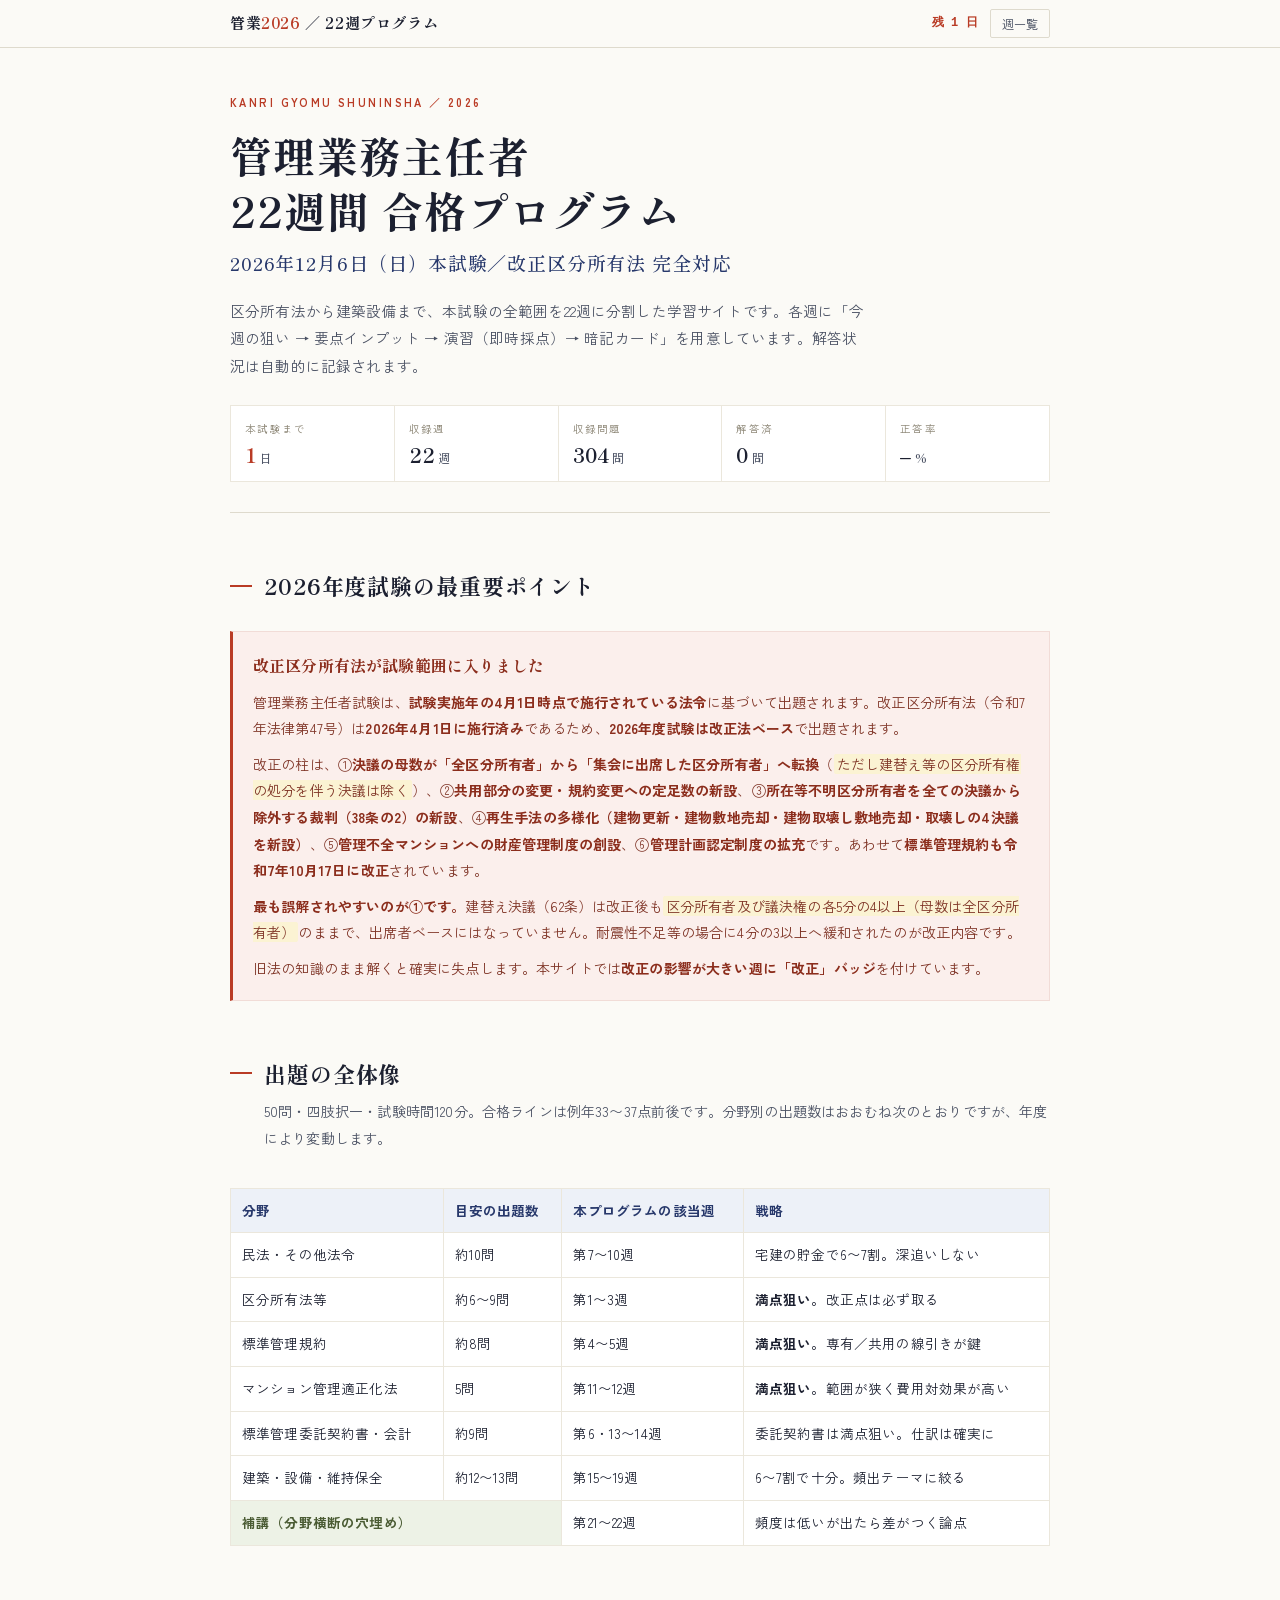
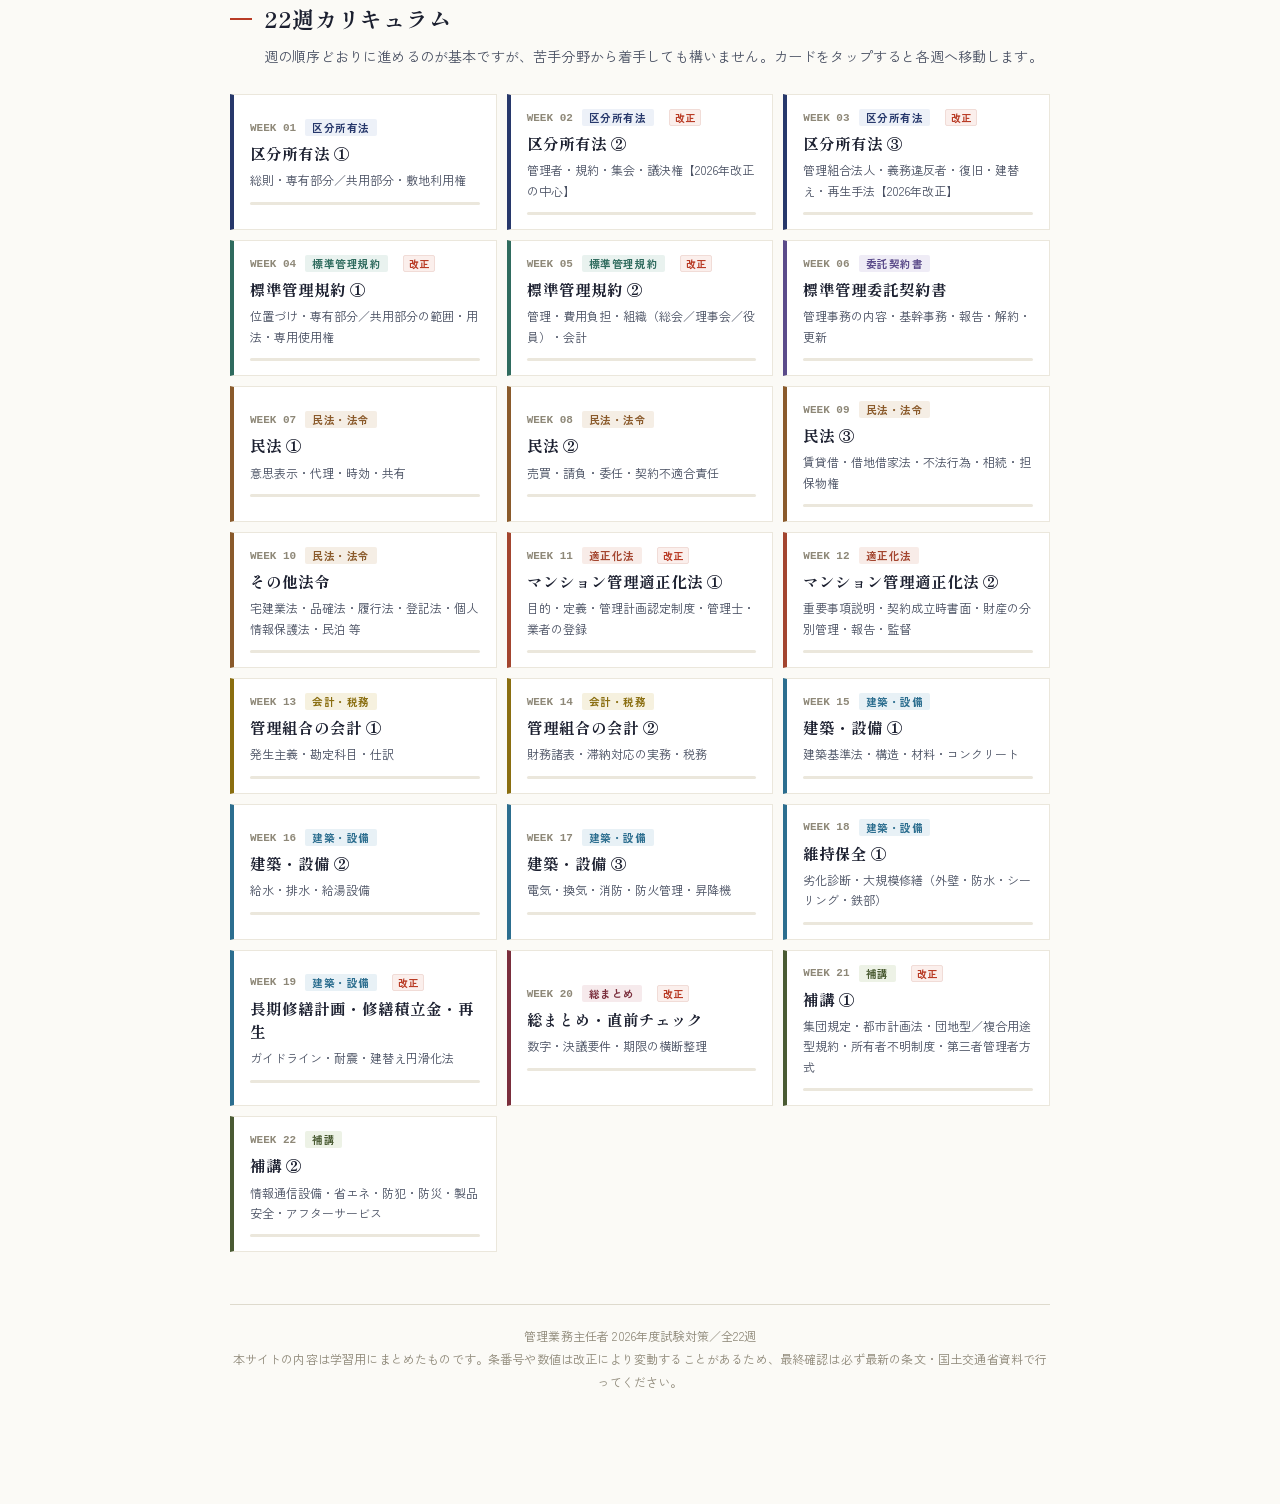
==== commit 0db3dda0: "content: index.html を更新 Co-Authored-By: Claude Opus 5 <noreply@anthropic.com> Claude-Session: https:" ====
--- a/index.html
+++ b/index.html
@@ -6,11 +6,10 @@
 <meta name="robots" content="noindex, nofollow, noarchive">
 <meta name="description" content="管理業務主任者試験（2026年12月6日）対策 全22週プログラム">
 <meta name="theme-color" content="#FBFAF6">
-<link rel="apple-touch-icon" href="data:image/svg+xml,%3Csvg xmlns=%22http://www.w3.org/2000/svg%22 viewBox=%220 0 180 180%22%3E%3Crect width=%22180%22 height=%22180%22 fill=%22%23FBFAF6%22/%3E%3Ctext x=%2290%22 y=%22118%22 font-size=%2290%22 text-anchor=%22middle%22 fill=%22%2327386B%22 font-family=%22serif%22%3E管%3C/text%3E%3C/svg%3E">
 <link rel="manifest" href="site.webmanifest">
 <meta name="apple-mobile-web-app-capable" content="yes">
-<meta name="apple-mobile-web-app-status-bar-style" content="default">
 <meta name="apple-mobile-web-app-title" content="管業2026">
+<link rel="apple-touch-icon" href="icon.svg">
 <title>管理業務主任者 2026｜22週間 合格プログラム</title>
 <link rel="preconnect" href="https://fonts.googleapis.com">
 <link rel="preconnect" href="https://fonts.gstatic.com" crossorigin>
@@ -340,8 +339,8 @@
 ],
 points:[
 {t:"【最重要】決議の母数が「出席者」に変わった", chip:"2026改正", hot:"最頻出予想", key:true,
- body:"<p>改正前は「区分所有者及び議決権の<b>各過半数</b>（全員が母数）」だったものが、改正後は<mark>集会に出席した区分所有者を母数</mark>とする多数決に転換した。</p><table class=tbl><tr><th>決議</th><th>改正前（母数＝全員）</th><th>改正後（母数＝出席者）</th></tr><tr><td>普通決議（39条）</td><td>各過半数</td><td>出席者の過半数</td></tr><tr><td>共用部分の重大変更（17条）・規約変更（31条）</td><td>各4分の3以上</td><td>出席者の4分の3以上</td></tr><tr><td>建替え（62条）</td><td>各5分の4以上</td><td>出席者の5分の4以上</td></tr></table><p>ここでいう<b>「出席」には、書面による議決権行使・電磁的方法による議決権行使・代理人（委任状）による行使も含まれる</b>。まったく意思表示をしなかった欠席者だけが母数から外れる。</p>",
- warn:"<b>狙われ方の予想</b>：具体的な人数を示して可決／否決を判定させる計算問題。改正前なら否決、改正後なら可決になる設定が最も出しやすい。"},
+ body:"<p>改正前は全区分所有者を母数とする多数決だったが、改正後は<mark>集会に出席した区分所有者を母数</mark>とする多数決に転換した。<b>ただし、すべての決議が対象ではない。</b></p><table class=tbl><tr><th>決議</th><th>改正前（母数＝全員）</th><th>改正後</th></tr><tr><td>普通決議（39条）</td><td>各過半数</td><td><mark>出席者の各過半数</mark></td></tr><tr><td>共用部分の変更（17条）</td><td>各4分の3以上</td><td><b>定足数</b>：区分所有者の過半数かつ議決権の過半数の出席<br><mark>出席者の各4分の3以上</mark></td></tr><tr><td>規約の設定変更廃止（31条）</td><td>各4分の3以上</td><td><b>定足数</b>：区分所有者の過半数かつ議決権の過半数の出席<br><mark>出席者の各4分の3以上</mark></td></tr><tr><td><b>建替え（62条）</b></td><td>各5分の4以上</td><td style='background:#FBEFEC'><b>改正前と同じ（全員が母数）</b><br>区分所有者及び議決権の各5分の4以上</td></tr></table><p>ここでいう<b>「出席」には、書面による議決権行使・電磁的方法による議決権行使・代理人（委任状）による行使も含まれる</b>。まったく意思表示をしなかった欠席者だけが母数から外れる。</p><p>なお、いずれの決議でも<b>所在等不明区分所有者の除外決定を受けた者は「議決権を有しない者」として母数から外れる</b>（38条の2）。</p>",
+ warn:"<b>最大の落とし穴</b>：<mark>出席者多数決になったのは「区分所有権の処分を伴う決議」を除いた決議</mark>。<b>建替え決議（62条）は改正前と同じく全区分所有者が母数のまま</b>で、出席者ベースにはなっていない。「建替えも出席者の5分の4になった」は誤り。<br>また17条・31条には<b>定足数（各過半数の出席）が新設</b>された点も見落としやすい。出席者が少なければそもそも決議できない。"},
 {t:"所在等不明区分所有者の除外", chip:"38条の2（新設）", hot:"2026改正", key:true,
  body:"<p>裁判所は、区分所有者を知ることができず、又はその所在を知ることができないときは、他の区分所有者又は管理者の請求により、<b>その者を除いた区分所有者による集会の決議をすることができる旨の裁判</b>をすることができる。この裁判を受けた者は<mark>集会における議決権を有しない</mark>。</p>",
  warn:"<b>建替え決議だけの制度ではない</b>。普通決議・特別決議・建替え決議を含む<b>「全ての決議」</b>が対象。ここは誤解が生まれやすく、出題される可能性が高い。"},
@@ -357,7 +356,7 @@
 {t:"規約で定められる事項・衡平原則", chip:"30条",
  body:"<p>建物・敷地・附属施設の管理又は使用に関する<b>区分所有者相互間の事項</b>は、法に定めるもののほか規約で定めることができる。</p><p>規約は、専有部分・共用部分等の<b>形状、面積、位置関係、使用目的、利用状況、区分所有者が支払った対価その他の事情</b>を考慮して、区分所有者間の<mark>利害の衡平が図られるように</mark>定めなければならない（30条3項）。</p><p>規約は<b>書面又は電磁的記録</b>により作成しなければならない。</p>"},
 {t:"規約の設定・変更・廃止", chip:"31条", hot:"2026改正", key:true,
- body:"<p>規約の設定・変更・廃止は、<b>4分の3以上の多数による集会の決議</b>による（改正により母数は<mark>出席者</mark>）。</p><p><b>一部の区分所有者の権利に特別の影響を及ぼすべきときは、その承諾を得なければならない</b>。この承諾は決議要件とは別枠の要件で、承諾がなければ決議は効力を生じない。</p><p>一部共用部分に関する事項で区分所有者全員の利害に関係しないものを全員の規約で定めるには、<b>一部区分所有者の4分の1を超える者又はその議決権の4分の1を超える議決権を有する者が反対しないこと</b>が必要。</p>"},
+ body:"<p>【2026改正】<b>定足数</b>として<mark>区分所有者の過半数かつ議決権の過半数を有する者の出席</mark>が必要となり、そのうえで<mark>出席した区分所有者及びその議決権の各4分の3以上</mark>の多数で決する。</p><p><b>一部の区分所有者の権利に特別の影響を及ぼすべきときは、その承諾を得なければならない</b>。この承諾は決議要件とは別枠の要件で、承諾がなければ決議は効力を生じない。</p><p>一部共用部分に関する事項で区分所有者全員の利害に関係しないものを全員の規約で定めるには、<b>一部区分所有者の4分の1を超える者又はその議決権の4分の1を超える議決権を有する者が反対しないこと</b>が必要。</p>"},
 {t:"公正証書による規約の設定", chip:"32条", hot:"出題頻度高", key:true,
  body:"<p>最初に建物の専有部分の全部を所有する者（＝分譲業者）は、<b>公正証書により</b>、次の<mark>4項目に限って</mark>単独で規約を設定できる。</p><table class=tbl><tr><th>①</th><td>規約共用部分に関する定め</td></tr><tr><th>②</th><td>規約敷地に関する定め</td></tr><tr><th>③</th><td>専有部分と敷地利用権の分離処分ができる旨の定め</td></tr><tr><th>④</th><td>各専有部分に係る敷地利用権の割合</td></tr></table>",
  warn:"<b>「管理者の選任」「管理費の額」等は公正証書規約で定められない</b>。4項目以外を挙げる選択肢は誤り。"},
@@ -366,7 +365,7 @@
 {t:"集会の招集", chip:"34条", key:true,
  body:"<p>管理者は<mark>少なくとも毎年1回</mark>集会を招集しなければならない。</p><p><b>区分所有者の5分の1以上で議決権の5分の1以上</b>を有するものは、管理者に対し会議の目的たる事項を示して集会の招集を請求できる。<mark>この定数は規約で減ずることができる</mark>（増やすことはできない）。</p><p>請求後2週間以内にその請求日から4週間以内の日を会日とする招集通知が発せられない場合、請求した区分所有者は自ら集会を招集できる。管理者がないときは、5分の1以上の要件を満たす区分所有者が直接招集できる。</p>"},
 {t:"招集通知", chip:"35条", hot:"数字", key:true,
- body:"<p>会日より少なくとも<mark>1週間前</mark>に、会議の目的たる事項を示して各区分所有者に発する（この期間は<b>規約で伸縮できる</b>）。</p><p><b>建替え決議</b>を会議の目的とする場合は<mark>少なくとも2か月前</mark>（規約で<b>伸長のみ</b>可能。短縮は不可）。さらに会日の<b>1か月前まで</b>に説明会を開催しなければならない（62条）。</p><p>専有部分が数人の共有に属するときは、<b>議決権を行使すべき者</b>に通知すれば足りる。通知場所の届出がないときは、専有部分が所在する場所にあてて発すればよい。規約で定めれば建物内の見やすい場所への<b>掲示</b>による通知も可能。</p>"},
+ body:"<p>会日より少なくとも<mark>1週間前</mark>に、会議の目的たる事項<b>及び議案の要領</b>を示して各区分所有者に発する。<mark>【2026改正】この期間は規約で<b>伸長のみ</b>でき、短縮はできなくなった</mark>（改正前は伸縮とも可）。また<b>議案の要領の記載が必要</b>になった点も改正事項。</p><p><b>建替え決議</b>を会議の目的とする場合は<mark>少なくとも2か月前</mark>（規約で<b>伸長のみ</b>可能。短縮は不可）。さらに会日の<b>1か月前まで</b>に説明会を開催しなければならない（62条）。</p><p>専有部分が数人の共有に属するときは、<b>議決権を行使すべき者</b>に通知すれば足りる。通知場所の届出がないときは、専有部分が所在する場所にあてて発すればよい。規約で定めれば建物内の見やすい場所への<b>掲示</b>による通知も可能。</p>"},
 {t:"招集手続の省略・決議事項の制限", chip:"36条・37条",
  body:"<p>区分所有者<b>全員の同意</b>があるときは、招集手続を経ないで集会を開くことができる（36条）。</p><p>集会においては、<mark>あらかじめ通知した事項についてのみ決議できる</mark>（37条）。ただし普通決議事項については規約で別段の定めができる。特別決議事項は通知外の決議はできない。</p>"},
 {t:"議決権と議決権行使の方法", chip:"38条・39条",
@@ -384,7 +383,9 @@
 ],
 ox:[
 {q:"改正区分所有法の下では、集会の普通決議は、区分所有者及び議決権の各過半数（全区分所有者を母数とする）で決するのが原則である。", a:false,
- e:"2026年4月施行の改正により、母数は<b>集会に出席した区分所有者</b>に変わりました。欠席・無回答者は母数に含まれません。なお、書面・電磁的方法・代理人による議決権行使は「出席」に含まれます。"},
+ e:"改正により、普通決議の母数は<b>集会に出席した区分所有者</b>に変わりました。書面・電磁的方法・代理人による行使は「出席」に含まれ、まったく意思表示をしなかった欠席者だけが母数から外れます。<b>ただし建替え決議は改正後も全区分所有者が母数のまま</b>である点に注意。"},
+{q:"改正区分所有法の下では、建替え決議についても、集会に出席した区分所有者及びその議決権の各5分の4以上の多数で決することとされた。", a:false,
+ e:"<b>建替え決議は改正後も「区分所有者及び議決権の各5分の4以上」で、母数は全区分所有者のまま</b>です（62条1項）。出席者多数決になったのは、区分所有権の処分を伴う決議を除いた決議です。ただし耐震性不足等の一定の事由があるときは<b>4分の3以上に緩和</b>されます（62条2項）。"},
 {q:"裁判所による所在等不明区分所有者の除外決定を受けた者は、建替え決議に限らず、普通決議を含むすべての集会決議において議決権を有しない。", a:true,
  e:"38条の2（新設）。立法時の資料でも<b>「区分所有権等の処分を伴うものを含む全ての決議」</b>が対象と明示されています。「建替え決議専用の制度」と考えるのは誤り。"},
 {q:"管理者は、区分所有者の中から選任しなければならない。", a:false,
@@ -393,8 +394,8 @@
  e:"26条4項。取引の安全を保護する規定で、頻出論点です。"},
 {q:"管理者は、規約に特別の定めがあるときは、共用部分のほか専有部分についても管理所有することができる。", a:false,
  e:"管理所有できるのは<b>共用部分だけ</b>（27条）。専有部分は管理所有の対象になりません。また管理所有者は保存・管理はできても<b>変更はできません</b>。"},
-{q:"集会の招集通知は、会日より少なくとも1週間前に発しなければならないが、この期間は規約で伸長することも短縮することもできる。", a:true,
- e:"35条1項ただし書。<b>伸縮どちらも可能</b>です。一方、建替え決議の2か月前という期間は<b>伸長のみ</b>可能で短縮はできません。"},
+{q:"改正区分所有法の下では、集会の招集通知を発すべき「会日より少なくとも1週間前」という期間は、規約で伸長することはできるが、短縮することはできない。", a:true,
+ e:"改正前は<b>伸縮とも可能</b>でしたが、改正により<b>伸長のみ</b>となりました。あわせて、招集通知には会議の目的たる事項に加えて<b>議案の要領</b>の記載が必要になった点も改正事項です。"},
 {q:"管理者に対して集会の招集を請求できる区分所有者の定数（5分の1以上）は、規約で増加することができる。", a:false,
  e:"34条3項は<b>「規約で減ずることができる」</b>と定めています。少数者が集会を開きやすくする趣旨なので、ハードルを上げる方向（増加）はできません。"},
 {q:"最初に建物の専有部分の全部を所有する者は、公正証書により、管理者の選任に関する規約を設定することができる。", a:false,
@@ -408,9 +409,9 @@
 {stem:"改正区分所有法（2026年4月1日施行）における集会の決議に関する次の記述のうち、<b>最も適切なもの</b>はどれか。",
  c:["普通決議の母数は全区分所有者であり、欠席者も母数に含まれる。",
     "書面による議決権行使をした区分所有者は、集会に出席していないものとして母数から除外される。",
-    "集会に出席した区分所有者を母数として多数決を行うため、まったく意思表示をしなかった欠席者は母数に含まれない。",
-    "所在等不明区分所有者の除外決定は、建替え決議についてのみ効力を有する。"],
- a:3, e:"改正の核心は<b>母数の「全員→出席者」への転換</b>。書面・電磁的方法・代理人による議決権行使も「出席」に含まれるため2は誤り。4は「全ての決議」が対象なので誤り（38条の2）。"},
+    "普通決議は、集会に出席した区分所有者及びその議決権の各過半数で決する。",
+    "建替え決議の母数も、集会に出席した区分所有者に変更された。"],
+ a:3, e:"<b>3</b>が正しい（39条1項）。1は誤り。2は誤り（書面・電磁的方法・代理人による行使も<b>「出席」に含まれる</b>）。<b>4も誤り</b>で、ここが最重要。<mark>建替え決議（62条）は改正後も「区分所有者及び議決権の各5分の4以上」で母数は全区分所有者のまま</mark>です。出席者多数決になったのは区分所有権の処分を伴う決議を除いた決議です。"},
 {stem:"管理者に関する次の記述のうち、区分所有法の規定によれば<b>誤っているもの</b>はどれか。",
  c:["管理者は、その職務に関し区分所有者を代理し、共用部分等について生じた損害賠償金の請求及び受領についても代理権を有する。",
     "管理者は、規約又は集会の決議により、その職務に関し区分所有者のために原告又は被告となることができる。",
@@ -431,10 +432,10 @@
  a:3, e:"<b>3が誤り</b>。37条は<b>あらかじめ通知した事項についてのみ</b>決議できると定めています（普通決議事項につき規約で別段の定めをした場合を除く）。1は34条、2は36条、4は35条2項の通り。"}
 ],
 cards:[
-{q:"【2026改正】普通決議・特別決議の母数はどう変わった？", a:"全区分所有者 → 集会に出席した区分所有者（書面・電磁的・代理人による行使も「出席」に含む）"},
+{q:"【2026改正】決議の母数はどう変わった？", a:"普通決議39条＝出席者の各過半数／共用部分の変更17条・規約31条＝定足数（各過半数の出席）＋出席者の各4分の3以上／建替え62条は全員が母数のまま5分の4（出席者ベースではない）"},
 {q:"所在等不明区分所有者の除外決定（38条の2）の対象となる決議は？", a:"建替え決議に限らず、普通決議・特別決議を含む「全ての決議」"},
 {q:"公正証書により分譲業者が単独で設定できる規約は？", a:"①規約共用部分 ②規約敷地 ③分離処分可の定め ④敷地利用権の割合 の4項目のみ"},
-{q:"集会招集通知の期限は？", a:"原則 会日の1週間前（規約で伸縮可）／建替え決議は2か月前（伸長のみ可）＋1か月前までに説明会"},
+{q:"集会招集通知の期限は？", a:"原則 会日の1週間前。【2026改正】伸長のみ可（短縮不可）＋議案の要領の記載が必要／建替え決議は2か月前＋1か月前までに説明会"},
 {q:"占有者（賃借人）が集会でできることは？", a:"利害関係があれば意見陳述はできる。議決権はない（44条）"}
 ]
 });
@@ -469,17 +470,18 @@
  body:"<table class=tbl><tr><th></th><th>小規模滅失（建物価格の1/2以下）</th><th>大規模滅失（1/2超）</th></tr><tr><th>単独復旧</th><td><b>できる</b>（復旧・建替え決議があるまで）</td><td>できない</td></tr><tr><th>決議要件</th><td>普通決議</td><td><b>4分の3以上</b></td></tr><tr><th>買取請求</th><td>なし</td><td><b>あり</b></td></tr></table><p>大規模滅失の復旧決議があったとき、<b>決議に賛成しなかった区分所有者</b>は、決議賛成者に対し建物及び敷地に関する権利を<mark>時価で買い取るべきこと</mark>を請求できる（決議日から2週間経過後）。</p>",
  warn:"滅失の日から<mark>6か月以内</mark>に復旧決議・建替え決議のいずれもないときは、各区分所有者は他の区分所有者に対して買取請求をすることができる。"},
 {t:"建替え決議", chip:"62条", hot:"最頻出", key:true,
- body:"<p>原則<mark>5分の4以上</mark>の多数（改正により母数は出席者）。さらに改正で、<b>耐震性不足等の一定の事由</b>があるときは<mark>4分の3</mark>、<b>大規模災害による被災</b>のときは<mark>3分の2</mark>まで緩和された。</p><p><b>手続</b>：招集通知は会日の<b>2か月前</b>まで（規約で伸長のみ可）／会日の<b>1か月前</b>までに説明会を開催。</p><p><b>決議事項（4つ）</b>：①再建建物の設計の概要、②建物の取壊し及び再建建物の建築に要する費用の概算額、③②の費用の分担に関する事項、④再建建物の区分所有権の帰属に関する事項。</p>"},
+ body:"<p><mark>区分所有者（議決権を有しない者を除く）及び議決権の各5分の4以上</mark>の多数による決議。<b>この母数は改正後も「全区分所有者」のままで、出席者ベースにはなっていない</b>（62条1項）。</p><p>【2026改正】ただし、建物が<b>地震又は火災に対する安全性に係る建築基準法等への不適合</b>など一定の事由に該当する場合は、決議要件が<mark>5分の4以上から4分の3以上に緩和</mark>された（62条2項）。</p><p><b>手続</b>：招集通知は会日の<b>2か月前</b>まで（規約で伸長のみ可）／会日の<b>1か月前</b>までに説明会を開催。</p><p><b>決議事項（4つ）</b>：①再建建物の設計の概要、②建物の取壊し及び再建建物の建築に要する費用の概算額、③②の費用の分担に関する事項、④再建建物の区分所有権の帰属に関する事項。</p>",
+ warn:"【2026改正・新設】建替え決議があったときは、<b>決議に賛成した区分所有者等は専有部分の賃借人に対し賃貸借の終了を請求でき、請求の日から6か月の経過により賃貸借は終了する</b>（64条の2）。この場合、区分所有者と請求者は賃借人に対し<b>連帯して補償金を支払う</b>。使用貸借・配偶者居住権にも準用される。"},
 {t:"売渡請求", chip:"63条", hot:"数字", key:true,
  body:"<p>建替え決議後、集会招集者は<b>遅滞なく</b>、決議に賛成しなかった区分所有者に対し、建替えに<b>参加するか否かを回答すべき旨</b>を書面で催告する。</p><p>催告を受けた者は<mark>2か月以内</mark>に回答しなければならず、回答しないときは<b>参加しない旨を回答したものとみなされる</b>。</p><p>回答期間満了日から<mark>2か月以内</mark>に、建替え合意者（等）は不参加者に対し、区分所有権及び敷地利用権を<b>時価で売り渡すべきこと</b>を請求できる。</p>"},
-{t:"【新設】再生手法の多様化", chip:"70条の2〜", hot:"2026改正", key:true,
- body:"<p>従来は「建替え」がほぼ唯一の再生手段だったが、改正により次の手法が多数決決議で可能になった。</p><table class=tbl><tr><th>建物敷地売却決議（一括売却）</th><td>建物と敷地を一括して第三者に売却</td></tr><tr><th>建物取壊し敷地売却決議</th><td>建物を取り壊した上で敷地を売却</td></tr><tr><th>建物全部改良決議</th><td>一棟まるごとのリノベーション</td></tr><tr><th>建物取壊し決議</th><td>取り壊しのみを行う</td></tr></table><p>いずれも原則<b>5分の4以上</b>（出席者が母数）。耐震性不足等では<b>4分の3</b>、被災時は<b>3分の2</b>への緩和が用意されている。</p>",
- warn:"新設分野のため過去問がない。<b>「建替え以外に4つの選択肢が加わった」「原則5分の4」「緩和ルートがある」</b>の3点を確実に。細かい条文番号より制度趣旨を優先。"},
+{t:"【新設】再生手法の多様化", chip:"64条の5〜64条の8", hot:"2026改正", key:true,
+ body:"<p>従来は「建替え」がほぼ唯一の再生手段だったが、改正により次の4つが多数決決議で可能になった。</p><table class=tbl><tr><th>建物更新決議（64条の5）</th><td><b>一棟まるごとのリノベーション</b>（取り壊さずに全体を更新）</td></tr><tr><th>建物敷地売却決議（64条の6）</th><td>建物と敷地を<b>一括して第三者に売却</b></td></tr><tr><th>建物取壊し敷地売却決議（64条の7）</th><td>建物を取り壊した上で敷地を売却</td></tr><tr><th>取壊し決議（64条の8）</th><td>取り壊しのみを行う</td></tr></table><p>いずれも建替え決議と同様に<b>原則5分の4以上</b>（<mark>母数は全区分所有者。出席者ベースではない</mark>）。耐震性不足等の場合は<b>4分の3以上</b>に緩和される。</p>",
+ warn:"新設分野のため過去問がない。<b>「建替え以外に4つの選択肢が加わった」「原則5分の4」「緩和ルートがある」</b>の3点を確実に。<br>なお建替え決議の<b>賃借人への賃貸借終了請求（64条の2）</b>は、これら4つの決議にも準用される。"},
 {t:"【新設】管理不全への対応と管理計画認定制度", chip:"2026改正",
- body:"<p><b>財産管理制度</b>：管理不全の専有部分・共用部分等について、<mark>裁判所が選任する管理人</mark>に管理させる制度が創設された。所有者が所在不明・管理放棄状態の住戸への対処が可能になる。</p><p><b>管理計画認定制度の拡充</b>：従来は既存マンションの管理組合が申請する制度だったが、<b>新築時に分譲事業者が管理計画を作成し認定申請できる</b>仕組みが導入された（適正化法側の改正。第12週で再度扱う）。</p><p><b>地方公共団体の取組充実</b>：危険なマンションへの勧告等の権限が創設された（この部分の施行は公布から6か月以内）。</p>"},
+ body:"<p><b>財産管理制度（3種類）</b>：<mark>所有者不明専有部分管理命令（46条の2）</mark>／<mark>管理不全専有部分管理命令（46条の8）</mark>／<mark>管理不全共用部分管理命令（46条の13）</mark>。いずれも<b>利害関係人の請求により裁判所が管理人を選任</b>する。</p><p><b>国内管理人（6条の2）</b>：区分所有者が国内に住所等を有しない場合、専有部分等の管理事務を行わせるため国内に住所等を有する者を管理人として選任できる制度も新設された。</p><p><b>管理計画認定制度の拡充</b>：従来は既存マンションの管理組合が申請する制度だったが、<b>新築時に分譲事業者が管理計画を作成し認定申請できる</b>仕組みが導入された（適正化法側の改正。第12週で再度扱う）。</p><p><b>地方公共団体の取組充実</b>：危険なマンションへの勧告等の権限が創設された（この部分の施行は公布から6か月以内）。</p>"},
 {t:"団地", chip:"65〜70条",
- body:"<p><b>団地建物所有者の団体</b>：一団地内に数棟の建物があり、その団地内の土地又は附属施設が団地建物所有者の共有に属する場合、それらの管理を行う団体が当然に構成される。</p><p><b>団地共用部分</b>：規約により団地共用部分を定めることができる（登記が対抗要件）。</p><p><b>一括建替え決議（70条）</b>：団地内全建物の一括建替えは、<mark>団地全体で5分の4以上</mark>、かつ<mark>各棟ごとに3分の2以上</mark>の賛成が必要。</p>",
- warn:"団地では<b>各棟の要件と団地全体の要件の二重チェック</b>が必要。数字の組合せで狙われる。"},
+ body:"<p><b>団地建物所有者の団体</b>：一団地内に数棟の建物があり、その団地内の土地又は附属施設が団地建物所有者の共有に属する場合、それらの管理を行う団体が当然に構成される。</p><p><b>団地共用部分</b>：規約により団地共用部分を定めることができる（登記が対抗要件）。</p><p><b>建替え承認決議（69条）</b>【2026改正】：<mark>議決権の過半数を有する団地建物所有者が出席し、出席者の議決権の4分の3以上</mark>（耐震性不足等の場合は3分の2以上）。<b>ここは出席者ベースに緩和された</b>。</p><p><b>一括建替え決議（70条）</b>【2026改正】：①団地全体で<mark>区分所有者及び議決権の各5分の4以上</mark>（母数は全員）。かつ②<mark>いずれかの棟で「区分所有者の3分の1超」又は「議決権の3分の1超」が反対しないこと</mark>。</p><p><b>団地内建物敷地売却決議（71条）</b>【新設】：一括建替えと同じ要件で、団地内建物及び敷地を一括売却できる。</p>",
+ warn:"<b>各棟要件が改正で反転した</b>。改正前は「各棟で3分の2以上の<b>賛成</b>が必要」だったが、改正後は「各棟で3分の1超の<b>反対がない</b>こと」に変わった。賛成要件から反対要件への転換は最も狙われるポイント。"},
 {t:"被災マンション法", chip:"関連法",
  body:"<p>大規模な災害で建物が<b>全部滅失</b>した場合、政令で指定されると、<b>敷地共有者等</b>が集会を開き、多数決で<b>再建決議</b>や<b>敷地売却決議</b>（いずれも議決権の5分の4以上）ができる。</p><p>区分所有法は「建物が存在すること」を前提とする法律であるため、全部滅失時のルールを補完するのが被災マンション法という位置づけ。今回の改正で被災区分所有法も併せて改正されている。</p>"}
 ],
@@ -500,10 +502,10 @@
  e:"建替え決議の招集通知は<b>会日の2か月前</b>までに発する必要があり、規約で<b>伸長はできても短縮はできません</b>（62条4項）。通常の1週間ルール（伸縮可）と混同させる典型的なひっかけです。"},
 {q:"建替え決議に賛成しなかった区分所有者に対する催告を受けた者が、2か月以内に回答しなかったときは、建替えに参加する旨を回答したものとみなされる。", a:false,
  e:"逆です。<b>参加しない旨を回答したものとみなされます</b>（63条4項）。沈黙は不参加、と覚えてください。"},
-{q:"2026年4月施行の改正により、建物と敷地を一括して売却する決議や、一棟リノベーション（全部改良）の決議が、多数決によって可能となった。", a:true,
- e:"改正の柱のひとつ「再生手法の多様化」。建物敷地売却・建物取壊し敷地売却・全部改良・建物取壊しの各決議が新設され、いずれも原則<b>5分の4以上</b>（出席者が母数）で決議できます。"},
-{q:"団地内の全建物の一括建替え決議は、団地全体で議決権の5分の4以上の賛成があれば足り、各棟ごとの賛成割合は問われない。", a:false,
- e:"団地全体で5分の4以上に加えて、<b>各棟ごとに3分の2以上</b>の賛成が必要です（70条）。二段構えの要件が団地の特徴です。"}
+{q:"2026年4月施行の改正により、建物と敷地を一括して売却する決議や、一棟リノベーションを行う建物更新決議が、多数決によって可能となった。", a:true,
+ e:"再生手法の多様化。<b>建物更新（64条の5）・建物敷地売却（64条の6）・建物取壊し敷地売却（64条の7）・取壊し（64条の8）</b>の4決議が新設されました。いずれも原則5分の4以上で、<b>母数は全区分所有者</b>（出席者ベースではない）です。"},
+{q:"改正区分所有法の下では、団地内の全建物の一括建替え決議は、団地全体で区分所有者及び議決権の各5分の4以上の賛成があり、かつ、いずれの棟においても区分所有者の3分の1を超える者又は議決権の3分の1を超える議決権を有する者の反対がないことが必要である。", a:true,
+ e:"改正前は「各棟で3分の2以上の<b>賛成</b>」が必要でしたが、改正後は「各棟で3分の1超の<b>反対がないこと</b>」に転換しました。<b>賛成要件から反対要件への反転</b>が最も狙われるポイントです。"}
 ],
 mc:[
 {stem:"管理組合法人に関する次の記述のうち、区分所有法の規定によれば<b>誤っているもの</b>はどれか。",
@@ -526,17 +528,17 @@
  a:4, e:"<b>4が誤り</b>。売渡請求は回答期間満了日から<b>2か月以内</b>です（63条5項）。建替えまわりは「2か月・1か月・2か月」というリズムで覚えると混乱しません。"},
 {stem:"2026年4月1日施行の改正区分所有法により導入された制度に関する次の記述のうち、<b>最も不適切なもの</b>はどれか。",
  c:["建物及びその敷地を一括して売却する決議の制度が新設された。",
-    "建物の全部を改良する（一棟リノベーション）決議の制度が新設された。",
+    "取り壊さずに一棟全体を更新する建物更新決議の制度が新設された。",
     "管理不全の専有部分等について、裁判所が選任する管理人に管理させる制度が創設された。",
-    "新たに創設された再生手法の決議要件は、いずれも区分所有者及び議決権の各過半数とされた。"],
- a:4, e:"<b>4が不適切</b>。新設された再生手法の決議要件は原則<b>5分の4以上</b>（出席者が母数）で、耐震性不足等の場合に4分の3、被災時に3分の2まで緩和されるという構造です。過半数ではありません。"}
+    "建替え決議の母数は、集会に出席した区分所有者に変更された。"],
+ a:4, e:"<b>4が不適切</b>。<mark>建替え決議（62条1項）は改正後も「区分所有者及び議決権の各5分の4以上」で、母数は全区分所有者のまま</mark>です。耐震性不足等の場合に4分の3以上へ緩和される点が改正内容であり、出席者ベースへの転換ではありません。"}
 ],
 cards:[
 {q:"管理組合法人が成立する要件は？", a:"4分の3以上の集会決議＋主たる事務所の所在地での登記（人数要件は撤廃済み）"},
 {q:"義務違反者への4つの措置のうち、普通決議で足りるものは？", a:"行為の停止等の請求（57条）のみ。使用禁止・競売・引渡しは4分の3以上＋訴え＋弁明の機会"},
 {q:"小規模滅失と大規模滅失の分岐点は？", a:"建物の価格の2分の1。1/2以下＝小規模（単独復旧可・普通決議）／1/2超＝大規模（4分の3以上・買取請求あり）"},
 {q:"建替え決議まわりの3つの期間は？", a:"招集通知2か月前／説明会1か月前まで／売渡請求は回答期間満了から2か月以内"},
-{q:"【2026改正】新設された再生手法4つは？", a:"建物敷地売却（一括売却）・建物取壊し敷地売却・建物全部改良・建物取壊し（原則5分の4）"}
+{q:"【2026改正】新設された再生手法4つと決議要件は？", a:"建物更新（64条の5）・建物敷地売却（64条の6）・建物取壊し敷地売却（64条の7）・取壊し（64条の8）。原則5分の4で母数は全区分所有者（出席者ベースではない）"}
 ]
 });
 
@@ -667,7 +669,7 @@
  body:"<p>監事は管理組合の業務の執行及び財産の状況を監査し、その結果を総会に報告する。</p><p>監事は<b>理事会に出席し、必要があると認めるときは意見を述べなければならない</b>（出席は義務）。</p><p>監事は、必要があると認めるときは<b>理事会の招集を請求</b>でき、請求後一定期間内に招集されないときは<mark>自ら理事会を招集できる</mark>。</p>"},
 {t:"総会", chip:"総会", hot:"令和7年改正", key:true,
  body:"<p><b>通常総会</b>は、<mark>毎年1回、新会計年度開始以後2か月以内</mark>に招集しなければならない。臨時総会は必要に応じて招集する。</p><p><b>招集通知</b>は、少なくとも会議を開く日の<mark>2週間前</mark>までに発する（<b>建替え決議等を目的とする場合は2か月前</b>）。区分所有法の1週間よりも規約で長く設定している点に注意。</p><p><b>組合員が総会の招集を請求</b>するには、組合員総数の5分の1以上及び議決権総数の5分の1以上の同意が必要。</p>",
- warn:"<b>令和7年10月改正</b>で、総会の<b>定足数</b>と<b>決議要件</b>が改正区分所有法に合わせて見直された。従来の「議決権総数の半数以上の出席」「組合員総数及び議決権総数の各4分の3以上」という旧規定のまま運用すると法に抵触するため、各管理組合は規約改正が必要とされている。試験対策としては<b>「母数は出席者」</b>という改正法の考え方に統一して理解すること。"},
+ warn:"<b>令和7年10月改正</b>で、総会の定足数と決議要件が改正区分所有法に合わせて見直された。国土交通省の周知資料によれば、<b>令和8年4月1日以降に総会の招集手続を開始する場合</b>、規約改正の総会は<mark>定足数＝区分所有者総数及び議決権総数の各過半数の出席</mark>、<mark>決議要件＝総会に出席した区分所有者及びその議決権の各4分の3以上</mark>となる（従前は「議決権総数の半数以上の出席」「組合員総数及び議決権総数の各4分の3以上」）。<br>ただし<b>建替え決議は従来どおり組合員総数及び議決権総数の各5分の4以上</b>で、出席者ベースにはならない。"},
 {t:"議決権と代理人", chip:"議決権",
  body:"<p>各組合員の議決権は<b>共用部分の共有持分の割合</b>（住戸1戸につき各1個とする例も示されている）。</p><p>組合員は、書面又は代理人によって議決権を行使できる。<b>代理人になれる者</b>は次のいずれか。</p><table class=tbl><tr><th>①</th><td>その組合員の配偶者又は一親等の親族</td></tr><tr><th>②</th><td>その組合員の住戸に同居する親族</td></tr><tr><th>③</th><td>他の組合員</td></tr></table>",
  warn:"<b>誰でも代理人になれるわけではない</b>。管理会社の社員や外部の第三者を代理人とすることは、この規定の下では認められない。"},
@@ -2016,7 +2018,8 @@
  body:"<p><b>マンション建替組合</b>：建替え合意者の<mark>4分の3以上</mark>の同意を得て、都道府県知事等の認可を受けて設立する法人。<b>権利変換</b>により従前の権利を新建物に移行させる。</p><p><b>要除却認定</b>：特定行政庁が、耐震性不足等の一定の事由に該当するマンションを認定する。認定を受けると<b>容積率の特例</b>等が受けられる。</p><p><b>マンション敷地売却制度</b>：要除却認定を受けたマンションについて、<mark>5分の4以上</mark>の決議により敷地を売却できる。</p>",
  warn:"<b>区分所有法の再生決議（2026年改正）</b>とは別の法律。円滑化法は<b>要除却認定を前提とした手続法</b>であり、区分所有法は<b>決議そのもののルール</b>を定める。両者は連動して機能する。"},
 {t:"2026年改正区分所有法との整理", chip:"横断", hot:"2026改正", key:true,
- body:"<table class=tbl><tr><th>建替え決議（62条）</th><td>原則5分の4以上（出席者が母数）。耐震性不足等で3/4、被災で2/3</td></tr><tr><th>建物敷地売却決議</th><td>建物＋敷地を一括売却（新設）</td></tr><tr><th>建物取壊し敷地売却決議</th><td>取壊し後に敷地を売却（新設）</td></tr><tr><th>建物全部改良決議</th><td>一棟リノベーション（新設）</td></tr><tr><th>建物取壊し決議</th><td>取壊しのみ（新設）</td></tr></table><p>従来「建替えか、何もしないか」の二択だった老朽マンションに、<b>中間的な選択肢</b>を用意したのが改正の趣旨。</p>"},
+ body:"<table class=tbl><tr><th>決議</th><th>要件</th></tr><tr><td>建替え決議（62条）</td><td><mark>区分所有者及び議決権の各5分の4以上（母数は全区分所有者）</mark>。耐震性不足等の場合は<b>4分の3以上</b>に緩和</td></tr><tr><td>建物更新決議（64条の5）</td><td>一棟リノベーション【新設】</td></tr><tr><td>建物敷地売却決議（64条の6）</td><td>建物＋敷地を一括売却【新設】</td></tr><tr><td>建物取壊し敷地売却決議（64条の7）</td><td>取壊し後に敷地を売却【新設】</td></tr><tr><td>取壊し決議（64条の8）</td><td>取壊しのみ【新設】</td></tr></table><p>新設4決議も<b>建替え決議と同様の要件（原則5分の4以上、母数は全区分所有者）</b>。従来「建替えか、何もしないか」の二択だった老朽マンションに<b>中間的な選択肢</b>を用意したのが改正の趣旨。</p>",
+ warn:"<mark>これらの再生決議は「区分所有権の処分を伴う決議」なので、出席者多数決の対象外</mark>。出席者ベースになったのは普通決議（39条）・共用部分の変更（17条）・規約の設定変更廃止（31条）・団地の建替え承認決議（69条）などである。"},
 {t:"マンション総合調査・統計", chip:"統計",
  body:"<p>国土交通省の<b>マンション総合調査</b>（おおむね5年ごと）で、管理組合の運営実態や修繕積立金の状況が公表される。</p><p>近年の傾向：<b>築40年以上のマンションストックの急増</b>、<b>区分所有者の高齢化</b>、<b>賃貸化・空室化</b>、<b>修繕積立金の不足</b>、<b>管理組合役員のなり手不足</b>。この「二つの老い（建物と人）」が政策の背景。</p>",
  warn:"統計の細かい数値までは追わなくてよい。<b>傾向とその政策的帰結</b>（管理計画認定制度・決議要件の緩和・再生手法の多様化）を理解しておくこと。"}
@@ -2040,8 +2043,8 @@
  e:"組合設立の同意要件は<b>建替え合意者の4分の3以上</b>です。建替え決議自体の5分の4と混同しないよう注意。"},
 {q:"要除却認定を受けたマンションについては、5分の4以上の決議によりマンション及びその敷地を売却することができる。", a:true,
  e:"マンション敷地売却制度。要除却認定が前提となる点が、区分所有法の再生決議との違いです。"},
-{q:"2026年施行の改正区分所有法により、建物を取り壊さずに一棟全体を改良する決議の制度が新設された。", a:true,
- e:"建物全部改良決議（一棟リノベーション）。建替えか放置かの二択だった状況に、中間的な選択肢を加えたものです。"}
+{q:"2026年施行の改正区分所有法により、建物を取り壊さずに一棟全体を更新する建物更新決議の制度が新設された。", a:true,
+ e:"建物更新決議（64条の5）。ほかに建物敷地売却（64条の6）・建物取壊し敷地売却（64条の7）・取壊し（64条の8）が新設され、いずれも<b>建替え決議と同様に原則5分の4以上（母数は全区分所有者）</b>です。"}
 ],
 mc:[
 {stem:"長期修繕計画に関する次の記述のうち、<b>最も不適切なもの</b>はどれか。",
@@ -2074,7 +2077,7 @@
 {q:"【令和6年6月改訂】段階増額積立方式の引上げの目安は？", a:"均等積立方式の額を基準額とし、初期額は0.6倍以上、最終額は1.1倍以内"},
 {q:"修繕積立金で国交省が推奨する方式は？", a:"均等積立方式（将来負担が読め、値上げの合意形成問題を回避できる）"},
 {q:"マンション建替組合の設立同意要件は？", a:"建替え合意者の4分の3以上＋都道府県知事等の認可（建替え決議の5分の4とは別）"},
-{q:"マンション敷地売却制度の前提要件は？", a:"要除却認定を受けていること＋5分の4以上の決議"}
+{q:"マンション敷地売却制度の前提要件は？", a:"要除却認定を受けていること＋5分の4以上の決議（円滑化法。区分所有法の建物敷地売却決議＝64条の6とは別制度）"}
 ]
 });
 
@@ -2090,16 +2093,16 @@
 ],
 points:[
 {t:"決議要件 完全整理", chip:"最重要", hot:"必ず暗記", key:true,
- body:"<p>※2026年4月施行の改正により、母数はいずれも<mark>集会に出席した区分所有者</mark>（書面・電磁的方法・代理人による行使も出席に含む）。</p><table class=tbl><tr><th>決議</th><th>要件</th></tr><tr><td>普通決議（一般的事項）</td><td>過半数</td></tr><tr><td>共用部分の<b>軽微</b>変更・管理行為</td><td>過半数</td></tr><tr><td>行為の停止等の請求の訴え提起（57条）</td><td>過半数</td></tr><tr><td>小規模滅失の復旧（61条）</td><td>過半数</td></tr><tr><td><b>要耐震改修認定建築物</b>の耐震改修</td><td>過半数（特例）</td></tr><tr><td>共用部分の<b>重大</b>変更（17条）</td><td><b>4分の3以上</b>（区分所有者の定数のみ規約で過半数まで減可）</td></tr><tr><td>規約の設定・変更・廃止（31条）</td><td><b>4分の3以上</b></td></tr><tr><td>管理組合法人の設立・解散</td><td><b>4分の3以上</b></td></tr><tr><td>使用禁止・競売・引渡し請求（58〜60条）</td><td><b>4分の3以上</b>＋訴え＋弁明の機会</td></tr><tr><td>大規模滅失の復旧（61条）</td><td><b>4分の3以上</b></td></tr><tr><td>建替え決議（62条）</td><td><b>5分の4以上</b>（耐震性不足等は3/4、被災は2/3）</td></tr><tr><td>再生4決議（建物敷地売却・取壊し敷地売却・全部改良・取壊し）</td><td><b>5分の4以上</b>（同上の緩和あり）</td></tr><tr><td>団地の一括建替え（70条）</td><td>団地全体で<b>5分の4以上</b>＋各棟<b>3分の2以上</b></td></tr></table>"},
+ body:"<p><b>母数がどちらかを必ずセットで覚える。</b>「出席者多数決」になったのは<mark>区分所有権の処分を伴う決議を除いた決議</mark>であり、<b>建替え・再生決議は全区分所有者が母数のまま</b>。</p><table class=tbl><tr><th>決議</th><th>母数</th><th>要件</th></tr><tr><td>普通決議（39条）</td><td><b>出席者</b></td><td>各過半数</td></tr><tr><td>共用部分の軽微変更・管理行為</td><td><b>出席者</b></td><td>各過半数</td></tr><tr><td>行為の停止等の訴え提起（57条）</td><td><b>出席者</b></td><td>各過半数</td></tr><tr><td>小規模滅失の復旧（61条）</td><td><b>出席者</b></td><td>各過半数</td></tr><tr><td>要耐震改修認定建築物の耐震改修</td><td>—</td><td>過半数（特例）</td></tr><tr><td>共用部分の変更（17条）</td><td><b>出席者</b></td><td><mark>定足数：区分所有者の過半数かつ議決権の過半数の出席</mark><br>出席者の各4分の3以上（規約で1/2超〜3/4未満に引下げ可）<br>※瑕疵の除去に伴う変更等は<b>3分の2</b></td></tr><tr><td>規約の設定・変更・廃止（31条）</td><td><b>出席者</b></td><td><mark>定足数：同上</mark>＋出席者の各4分の3以上</td></tr><tr><td>管理組合法人の設立・解散</td><td><b>出席者</b></td><td>各4分の3以上</td></tr><tr><td>使用禁止・競売・引渡し請求（58〜60条）</td><td><b>出席者</b></td><td>各4分の3以上＋訴え＋弁明の機会</td></tr><tr><td>大規模滅失の復旧（61条）</td><td><b>出席者</b></td><td>各4分の3以上</td></tr><tr><td style='background:#FBEFEC'><b>建替え決議（62条）</b></td><td style='background:#FBEFEC'><mark>全員</mark></td><td style='background:#FBEFEC'>各5分の4以上（耐震性不足等は<b>4分の3</b>）</td></tr><tr><td style='background:#FBEFEC'><b>再生4決議（64条の5〜64条の8）</b></td><td style='background:#FBEFEC'><mark>全員</mark></td><td style='background:#FBEFEC'>各5分の4以上（同上の緩和あり）</td></tr><tr><td>団地の建替え承認決議（69条）</td><td><b>出席者</b></td><td>議決権の過半数の出席＋出席者の議決権の4分の3以上（耐震性不足等は3分の2）</td></tr><tr><td>団地の一括建替え（70条）</td><td><mark>全員</mark></td><td>団地全体で各5分の4以上＋<b>各棟で3分の1超の反対がないこと</b></td></tr></table><p>いずれの決議でも、<b>所在等不明区分所有者の除外決定を受けた者は「議決権を有しない者」として母数から外れる</b>（38条の2）。</p>"},
 {t:"期間・期限 完全整理", chip:"数字", hot:"必ず暗記", key:true,
- body:"<table class=tbl><tr><th>項目</th><th>期間</th></tr><tr><td>集会の招集通知（区分所有法）</td><td>会日の<b>1週間前</b>（規約で伸縮可）</td></tr><tr><td>総会の招集通知（標準管理規約）</td><td>会議を開く日の<b>2週間前</b></td></tr><tr><td>建替え決議の招集通知</td><td><b>2か月前</b>（伸長のみ可）／説明会は<b>1か月前</b>まで</td></tr><tr><td>建替え不参加者への売渡請求</td><td>回答期間（<b>2か月</b>）満了から<b>2か月以内</b></td></tr><tr><td>競売の申立て（59条）</td><td>判決確定の日から<b>6か月以内</b></td></tr><tr><td>復旧・建替え決議がない場合の買取請求</td><td>滅失から<b>6か月</b>経過後</td></tr><tr><td>通常総会の招集</td><td>新会計年度開始以後<b>2か月以内</b></td></tr><tr><td>管理委託契約の解約申入れ／更新申出</td><td>いずれも<b>3か月前</b></td></tr><tr><td>重要事項説明書の交付</td><td>説明会の日の<b>1週間前</b>まで</td></tr><tr><td>管理業務主任者の設置要件を欠いた場合</td><td><b>2週間以内</b>に措置</td></tr><tr><td>管理業者登録の更新申請</td><td>満了の<b>90日前〜30日前</b></td></tr><tr><td>帳簿の保存</td><td>閉鎖後<b>5年間</b></td></tr><tr><td>業務停止命令</td><td><b>1年以内</b></td></tr><tr><td>管理費債権の消滅時効</td><td><b>5年</b>（催告は6か月の完成猶予のみ）</td></tr><tr><td>相続放棄</td><td><b>3か月以内</b></td></tr><tr><td>契約不適合の通知（種類・品質）</td><td>知った時から<b>1年以内</b></td></tr></table>"},
+ body:"<table class=tbl><tr><th>項目</th><th>期間</th></tr><tr><td>集会の招集通知（区分所有法）</td><td>会日の<b>1週間前</b>（改正により<b>伸長のみ可</b>／議案の要領の記載が必要）</td></tr><tr><td>総会の招集通知（標準管理規約）</td><td>会議を開く日の<b>2週間前</b></td></tr><tr><td>建替え決議の招集通知</td><td><b>2か月前</b>（伸長のみ可）／説明会は<b>1か月前</b>まで</td></tr><tr><td>建替え不参加者への売渡請求</td><td>回答期間（<b>2か月</b>）満了から<b>2か月以内</b></td></tr><tr><td>競売の申立て（59条）</td><td>判決確定の日から<b>6か月以内</b></td></tr><tr><td>復旧・建替え決議がない場合の買取請求</td><td>滅失から<b>6か月</b>経過後</td></tr><tr><td>通常総会の招集</td><td>新会計年度開始以後<b>2か月以内</b></td></tr><tr><td>管理委託契約の解約申入れ／更新申出</td><td>いずれも<b>3か月前</b></td></tr><tr><td>重要事項説明書の交付</td><td>説明会の日の<b>1週間前</b>まで</td></tr><tr><td>管理業務主任者の設置要件を欠いた場合</td><td><b>2週間以内</b>に措置</td></tr><tr><td>管理業者登録の更新申請</td><td>満了の<b>90日前〜30日前</b></td></tr><tr><td>帳簿の保存</td><td>閉鎖後<b>5年間</b></td></tr><tr><td>業務停止命令</td><td><b>1年以内</b></td></tr><tr><td>管理費債権の消滅時効</td><td><b>5年</b>（催告は6か月の完成猶予のみ）</td></tr><tr><td>相続放棄</td><td><b>3か月以内</b></td></tr><tr><td>契約不適合の通知（種類・品質）</td><td>知った時から<b>1年以内</b></td></tr></table>"},
 {t:"「5年」が並ぶもの", chip:"混同注意",
  body:"<table class=tbl><tr><td>マンション管理業者の登録の有効期間</td><td>5年</td></tr><tr><td>管理業務主任者証の有効期間</td><td>5年</td></tr><tr><td>マンション管理士の講習受講義務</td><td>5年ごと</td></tr><tr><td>管理計画認定の有効期間</td><td>5年</td></tr><tr><td>帳簿の保存期間</td><td>5年</td></tr><tr><td>管理費債権の消滅時効</td><td>5年</td></tr><tr><td>長期修繕計画の見直し</td><td>5年程度ごと</td></tr></table>",
  warn:"適正化法は<b>とにかく5年</b>と覚えておき、例外（設置要件を欠いた場合の2週間、更新申請の90〜30日前、業務停止1年以内）だけ別枠で記憶する。"},
 {t:"設備の数値 一覧", chip:"建築・設備", key:true,
  body:"<table class=tbl><tr><th>採光／換気／天井高</th><td>1/7以上／1/20以上／2.1m以上</td></tr><tr><th>24時間換気</th><td>0.5回/h以上</td></tr><tr><th>受水槽の点検スペース</th><td>周囲・下部60cm以上／上部100cm以上</td></tr><tr><th>簡易専用水道</th><td>有効容量10m³<b>超</b>／清掃・検査とも1年以内ごとに1回</td></tr><tr><th>遊離残留塩素</th><td>0.1mg/L以上（結合0.4mg/L以上）</td></tr><tr><th>トラップ封水深</th><td>50mm以上100mm以下</td></tr><tr><th>給湯温度</th><td>貯湯タンク60℃以上／末端55℃以上</td></tr><tr><th>消防用設備の点検</th><td>機器6か月／総合1年／報告は共同住宅3年に1回</td></tr><tr><th>防火管理者（共同住宅）</th><td>収容人員50人以上</td></tr><tr><th>スプリンクラー（共同住宅）</th><td>11階以上の階</td></tr><tr><th>非常用EV</th><td>高さ31m超</td></tr><tr><th>EVの定期検査報告</th><td>おおむね1年ごと</td></tr><tr><th>新耐震／Is値</th><td>1981年6月1日以降の確認／0.6以上</td></tr><tr><th>長期修繕計画</th><td>30年以上・大規模修繕2回以上／5年程度ごと見直し</td></tr><tr><th>段階増額積立方式</th><td>初期0.6倍以上・最終1.1倍以内</td></tr></table>"},
 {t:"2026年改正の最終確認", chip:"2026改正", hot:"最重要", key:true,
- body:"<p><b>①決議の母数が「出席者」へ</b>：普通決議・特別決議・建替え決議のすべて。書面・電磁的方法・代理人による行使は出席に含む。</p><p><b>②所在等不明区分所有者の除外（38条の2）</b>：裁判所の裁判により、<mark>全ての決議</mark>の母数から除外。</p><p><b>③再生手法の多様化</b>：建物敷地売却・建物取壊し敷地売却・建物全部改良・建物取壊しの4決議を新設。原則5分の4、耐震性不足等で3/4、被災で2/3。</p><p><b>④管理不全への対応</b>：裁判所が選任する管理人による専有部分・共用部分等の財産管理制度。</p><p><b>⑤管理計画認定制度の拡充</b>：新築時に分譲事業者が申請可能に。</p><p><b>⑥標準管理規約</b>：令和7年10月17日改正で上記に対応。</p>",
+ body:"<p><b>①決議の母数が「出席者」へ</b>：<mark>ただし区分所有権の処分を伴う決議は除く</mark>。普通決議（39条）・共用部分の変更（17条）・規約の設定変更廃止（31条）・団地の建替え承認決議（69条）が対象。<b>建替え決議（62条）と再生4決議は全区分所有者が母数のまま</b>。</p><p><b>②定足数の新設</b>：17条・31条には<b>区分所有者の過半数かつ議決権の過半数の出席</b>という定足数が新設された。</p><p><b>③所在等不明区分所有者の除外（38条の2）</b>：裁判所の裁判により、<mark>全ての決議</mark>で議決権を有しないものとされる。</p><p><b>④再生手法の多様化</b>：建物更新（64条の5）・建物敷地売却（64条の6）・建物取壊し敷地売却（64条の7）・取壊し（64条の8）を新設。原則5分の4、耐震性不足等で4分の3。</p><p><b>⑤招集通知</b>：<b>議案の要領</b>の記載が必要になり、1週間の期間は<b>伸長のみ</b>可能に。</p><p><b>⑥管理不全への対応</b>：所有者不明専有部分管理命令（46条の2）、管理不全専有部分管理命令（46条の8）、管理不全共用部分管理命令（46条の13）。国内管理人（6条の2）も新設。</p><p><b>⑦建替え等に伴う賃借人対応</b>：賃貸借の終了請求（64条の2）、請求から6か月で終了、補償金の支払い。</p><p><b>⑧管理計画認定制度の拡充</b>：新築時に分譲事業者が申請可能に。</p><p><b>⑨標準管理規約</b>：令和7年10月17日改正で上記に対応。</p>",
  warn:"試験は<b>実施年の4月1日時点で施行されている法令</b>に基づいて出題される。改正法は2026年4月1日施行済みのため、<mark>2026年度試験は改正法ベース</mark>。"},
 {t:"混同しやすいペア 総点検", chip:"対比", key:true,
  body:"<table class=tbl><tr><th>床面積</th><td>区分所有法＝<b>内法</b>／建築基準法＝壁芯</td></tr><tr><th>共用部分の登記</th><td>法定共用部分＝不要／規約共用部分＝<b>必要</b></td></tr><tr><th>管理所有</th><td>共用部分＝可／専有部分＝<b>不可</b>／変更＝<b>不可</b></td></tr><tr><th>玄関扉</th><td>錠・内部塗装＝専有／それ以外＝共用</td></tr><tr><th>使用料</th><td>1階専用庭＝徴収／バルコニー・玄関扉＝徴収しない</td></tr><tr><th>理事会の定足数</th><td><b>半数以上</b>の出席（「過半数の出席」ではない）</td></tr><tr><th>滞納の法的手続</th><td>請求訴訟＝理事会決議／59条競売＝<b>総会4分の3</b></td></tr><tr><th>管理業者の督促</th><td>電話・訪問・督促状まで／<b>法的手段は不可</b></td></tr><tr><th>73条書面</th><td>交付のみ（説明不要）／重要事項＝説明必要</td></tr><tr><th>消費税</th><td>管理費＝<b>不課税</b>／受取利息＝<b>非課税</b>／外部駐車場＝<b>課税</b></td></tr><tr><th>経過勘定</th><td>前受金＝負債／前払金＝資産</td></tr><tr><th>中性化判定</th><td>赤紫＝<b>健全</b>／無色＝中性化</td></tr><tr><th>遮音</th><td>L値＝小さいほど良い／D値・T値＝大きいほど良い</td></tr><tr><th>換気</th><td>第2種＝正圧／第3種＝負圧（住戸の水回り）</td></tr><tr><th>ガス警報器</th><td>都市ガス＝天井付近／LPガス＝床面付近</td></tr><tr><th>EV保守</th><td>POG＝消耗品のみ／フルメンテ＝部品取替含む</td></tr></table>"},
@@ -2111,8 +2114,8 @@
  warn:"配点は年度により変動する。<b>建築・設備で満点を狙うのは非効率</b>で、法令系の取りこぼしをゼロにするほうが合格には近い。"}
 ],
 ox:[
-{q:"改正区分所有法の下では、共用部分の重大変更の決議要件は、集会に出席した区分所有者及び議決権の各4分の3以上である。", a:true,
- e:"母数が出席者になった点が改正の核心。なお<b>区分所有者の定数は規約で過半数まで減ずることができる</b>（議決権は減らせない）点も確認。"},
+{q:"改正区分所有法の下では、共用部分の変更は、区分所有者の過半数かつ議決権の過半数を有する者が出席し、出席した区分所有者及びその議決権の各4分の3以上の多数による決議で決する。", a:true,
+ e:"母数が出席者になったことに加え、<b>定足数（区分所有者の過半数かつ議決権の過半数の出席）が新設</b>された点がポイント。この4分の3は規約で<b>2分の1超〜4分の3未満</b>の割合に引き下げることもできます。"},
 {q:"標準管理規約における総会の招集通知は、会議を開く日の1週間前までに発すればよい。", a:false,
  e:"標準管理規約は<b>2週間前</b>です。区分所有法の<b>1週間前</b>と混同しないこと。建替え決議等は2か月前。"},
 {q:"管理業務主任者の設置要件を欠くに至った場合、マンション管理業者は2週間以内に必要な措置を執らなければならない。", a:true,
@@ -2125,6 +2128,8 @@
  e:"赤紫＝アルカリ性（健全）、無色＝中性化。逆に覚えると全滅するポイントです。"},
 {q:"共同住宅における消防用設備等の点検結果の報告は、1年に1回行わなければならない。", a:false,
  e:"共同住宅は<b>非特定防火対象物</b>のため<b>3年に1回</b>です。点検自体は機器点検6か月ごと・総合点検1年ごとに行います。"},
+{q:"改正区分所有法の下では、建替え決議も集会に出席した区分所有者を母数として5分の4以上で決することができる。", a:false,
+ e:"<b>建替え決議（62条1項）は改正後も「区分所有者及び議決権の各5分の4以上」で、母数は全区分所有者のまま</b>です。出席者多数決の対象は区分所有権の処分を伴う決議を除いた決議。ただし耐震性不足等の場合は<b>4分の3以上</b>に緩和されます。"},
 {q:"所在等不明区分所有者の除外決定を受けた者は、建替え決議についてのみ議決権を有しないこととなる。", a:false,
  e:"<b>全ての決議</b>について議決権を有しないこととなります（38条の2）。改正の理解を試す典型的な出題パターンです。"},
 {q:"マンション管理業者は、管理費を滞納している区分所有者に対し、訴訟を提起して回収することができる。", a:false,
@@ -2134,11 +2139,11 @@
 ],
 mc:[
 {stem:"改正区分所有法（2026年4月1日施行）に関する次の記述のうち、<b>最も不適切なもの</b>はどれか。",
- c:["集会の決議の母数は、原則として集会に出席した区分所有者となった。",
+ c:["普通決議の母数は、集会に出席した区分所有者となった。",
     "書面又は電磁的方法による議決権の行使は、集会への出席に含まれる。",
     "所在等不明区分所有者の除外決定を受けた者は、全ての決議において議決権を有しない。",
-    "建替え決議の要件は、いかなる場合も出席した区分所有者及び議決権の各5分の4以上である。"],
- a:4, e:"<b>4が不適切</b>。原則は5分の4以上ですが、<b>耐震性不足等の一定の事由があるときは4分の3、大規模災害による被災のときは3分の2</b>まで緩和されます。"},
+    "建替え決議の母数も、集会に出席した区分所有者に変更された。"],
+ a:4, e:"<b>4が不適切</b>。<mark>建替え決議（62条1項）の母数は改正後も全区分所有者のまま</mark>で、要件は各5分の4以上（耐震性不足等の場合は4分の3以上）です。出席者多数決になったのは、区分所有権の処分を伴う決議を除いた決議です。"},
 {stem:"次の決議のうち、区分所有法上、<b>4分の3以上の多数による決議を要しないもの</b>はどれか。",
  c:["規約の設定・変更・廃止", "共用部分の重大変更", "区分所有権の競売の請求に係る訴えの提起", "共同の利益に反する行為の停止等の請求に係る訴えの提起"],
  a:4, e:"<b>4</b>の行為の停止等の請求（57条）は<b>普通決議</b>で足ります。使用禁止（58条）・競売（59条）・引渡し（60条）が4分の3以上であるのとの対比が定番。"},
@@ -2157,8 +2162,8 @@
 ],
 cards:[
 {q:"4分の3以上を要する決議は？", a:"規約の設定変更廃止／共用部分の重大変更／管理組合法人の設立解散／使用禁止・競売・引渡し請求／大規模滅失の復旧"},
-{q:"5分の4以上を要する決議は？", a:"建替え決議＋再生4決議（建物敷地売却・取壊し敷地売却・全部改良・取壊し）。耐震性不足等で3/4、被災で2/3に緩和"},
-{q:"招集通知の3つの期限は？", a:"区分所有法＝1週間前／標準管理規約の総会＝2週間前／建替え決議＝2か月前（説明会は1か月前まで）"},
+{q:"5分の4以上を要する決議と、その母数は？", a:"建替え（62条）＋再生4決議（64条の5〜64条の8）。母数は全区分所有者（出席者ベースではない）。耐震性不足等の場合は4分の3以上に緩和"},
+{q:"招集通知の3つの期限は？", a:"区分所有法＝1週間前（改正で伸長のみ可・議案の要領も必要）／標準管理規約の総会＝2週間前／建替え決議＝2か月前（説明会は1か月前まで）"},
 {q:"適正化法で「5年」でないものは？", a:"設置要件欠如時の措置＝2週間以内／登録更新申請＝90日前〜30日前／業務停止＝1年以内"},
 {q:"本番の時間配分と目標点は？", a:"50問120分＝1問約2分。合格ラインは例年33〜37点前後。得意分野から解き、建築設備の細かい問題は後回し"}
 ]
@@ -2455,7 +2460,8 @@
   + "<section><h2>2026年度試験の最重要ポイント</h2>"
   + "<div class='alert'><h4>改正区分所有法が試験範囲に入りました</h4>"
   + "<p>管理業務主任者試験は、<b>試験実施年の4月1日時点で施行されている法令</b>に基づいて出題されます。改正区分所有法（令和7年法律第47号）は<b>2026年4月1日に施行済み</b>であるため、<b>2026年度試験は改正法ベース</b>で出題されます。</p>"
-  + "<p>改正の柱は、①<b>決議の母数が「全区分所有者」から「集会に出席した区分所有者」へ転換</b>、②<b>所在等不明区分所有者を全ての決議から除外する裁判（38条の2）の新設</b>、③<b>再生手法の多様化（建物敷地売却・取壊し敷地売却・全部改良・取壊しの4決議を新設）</b>、④<b>管理不全マンションへの財産管理制度の創設</b>、⑤<b>管理計画認定制度の拡充</b>の5点です。あわせて<b>標準管理規約も令和7年10月17日に改正</b>されています。</p>"
+  + "<p>改正の柱は、①<b>決議の母数が「全区分所有者」から「集会に出席した区分所有者」へ転換</b>（<mark>ただし建替え等の区分所有権の処分を伴う決議は除く</mark>）、②<b>共用部分の変更・規約変更への定足数の新設</b>、③<b>所在等不明区分所有者を全ての決議から除外する裁判（38条の2）の新設</b>、④<b>再生手法の多様化（建物更新・建物敷地売却・建物取壊し敷地売却・取壊しの4決議を新設）</b>、⑤<b>管理不全マンションへの財産管理制度の創設</b>、⑥<b>管理計画認定制度の拡充</b>です。あわせて<b>標準管理規約も令和7年10月17日に改正</b>されています。</p>"
+  + "<p><b>最も誤解されやすいのが①です。</b>建替え決議（62条）は改正後も<mark>区分所有者及び議決権の各5分の4以上（母数は全区分所有者）</mark>のままで、出席者ベースにはなっていません。耐震性不足等の場合に4分の3以上へ緩和されたのが改正内容です。</p>"
   + "<p>旧法の知識のまま解くと確実に失点します。本サイトでは<b>改正の影響が大きい週に「改正」バッジ</b>を付けています。</p></div>"
   + "</section>"
 
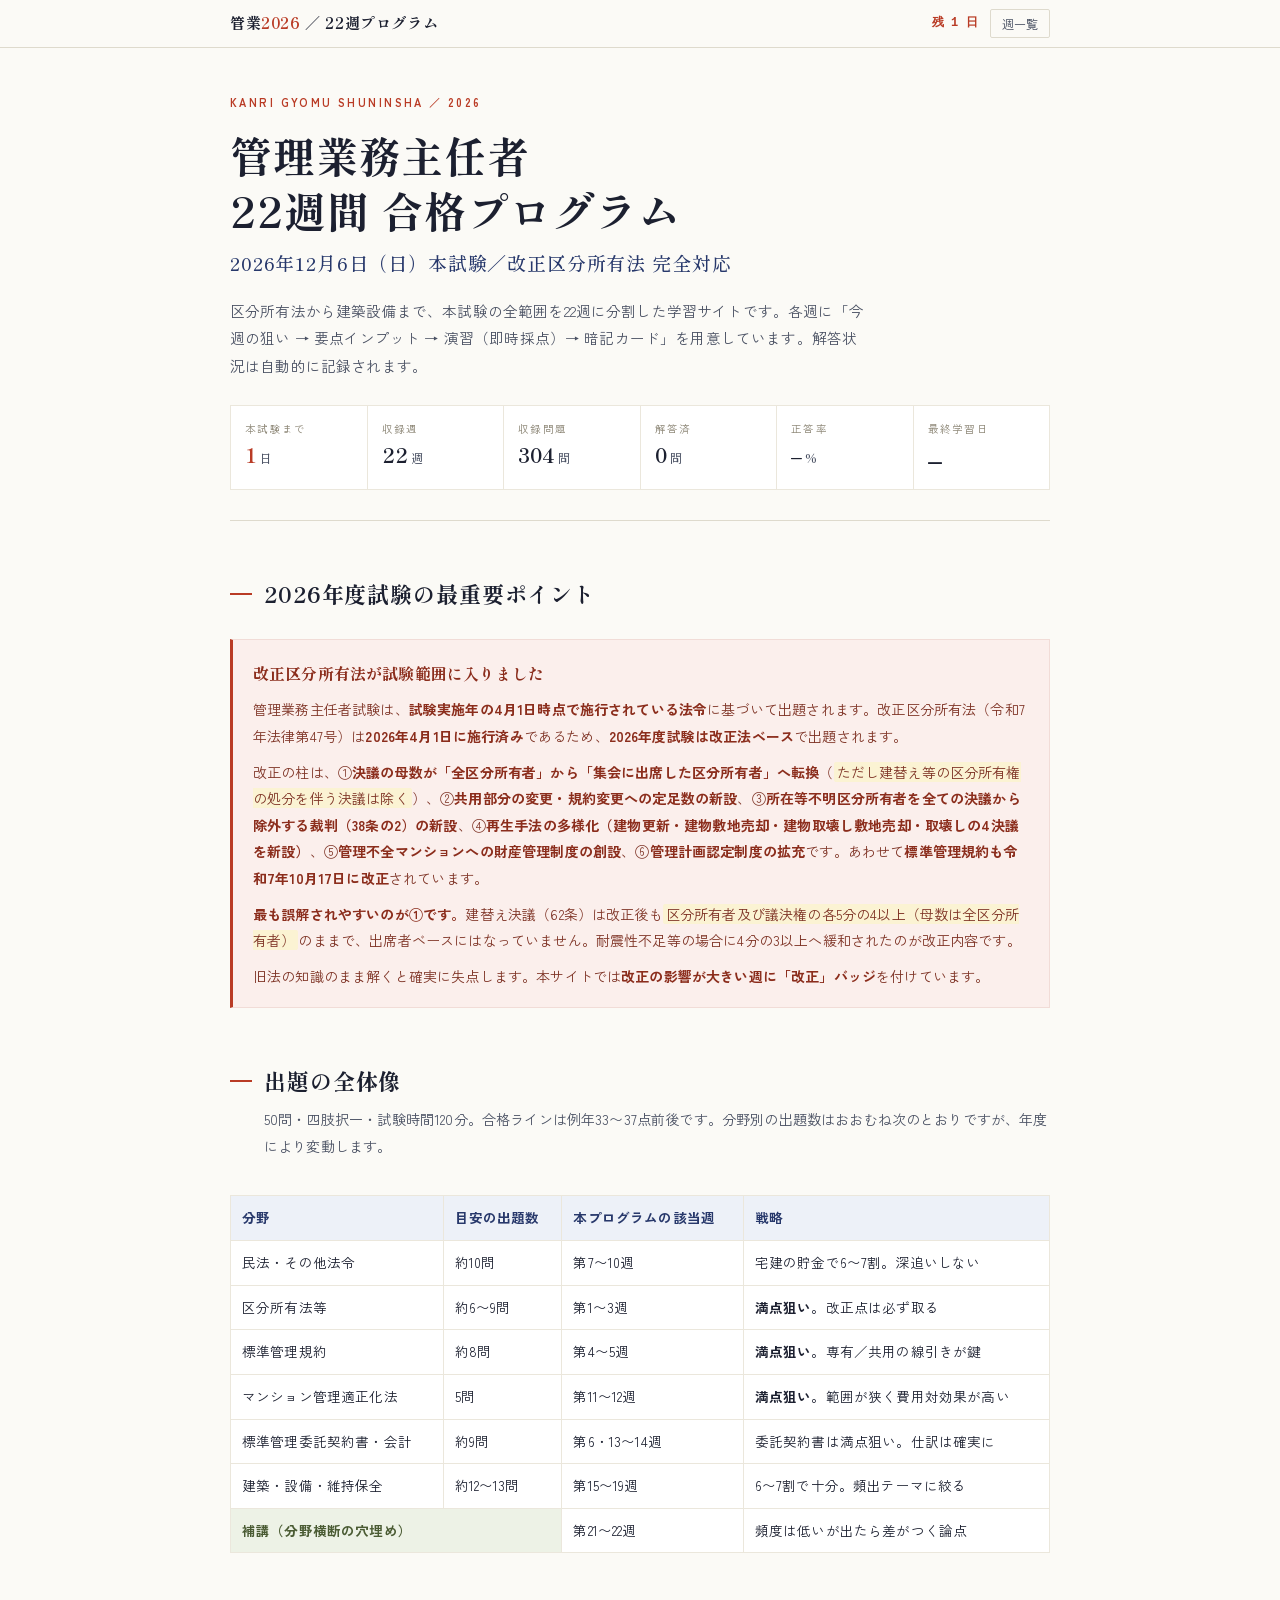
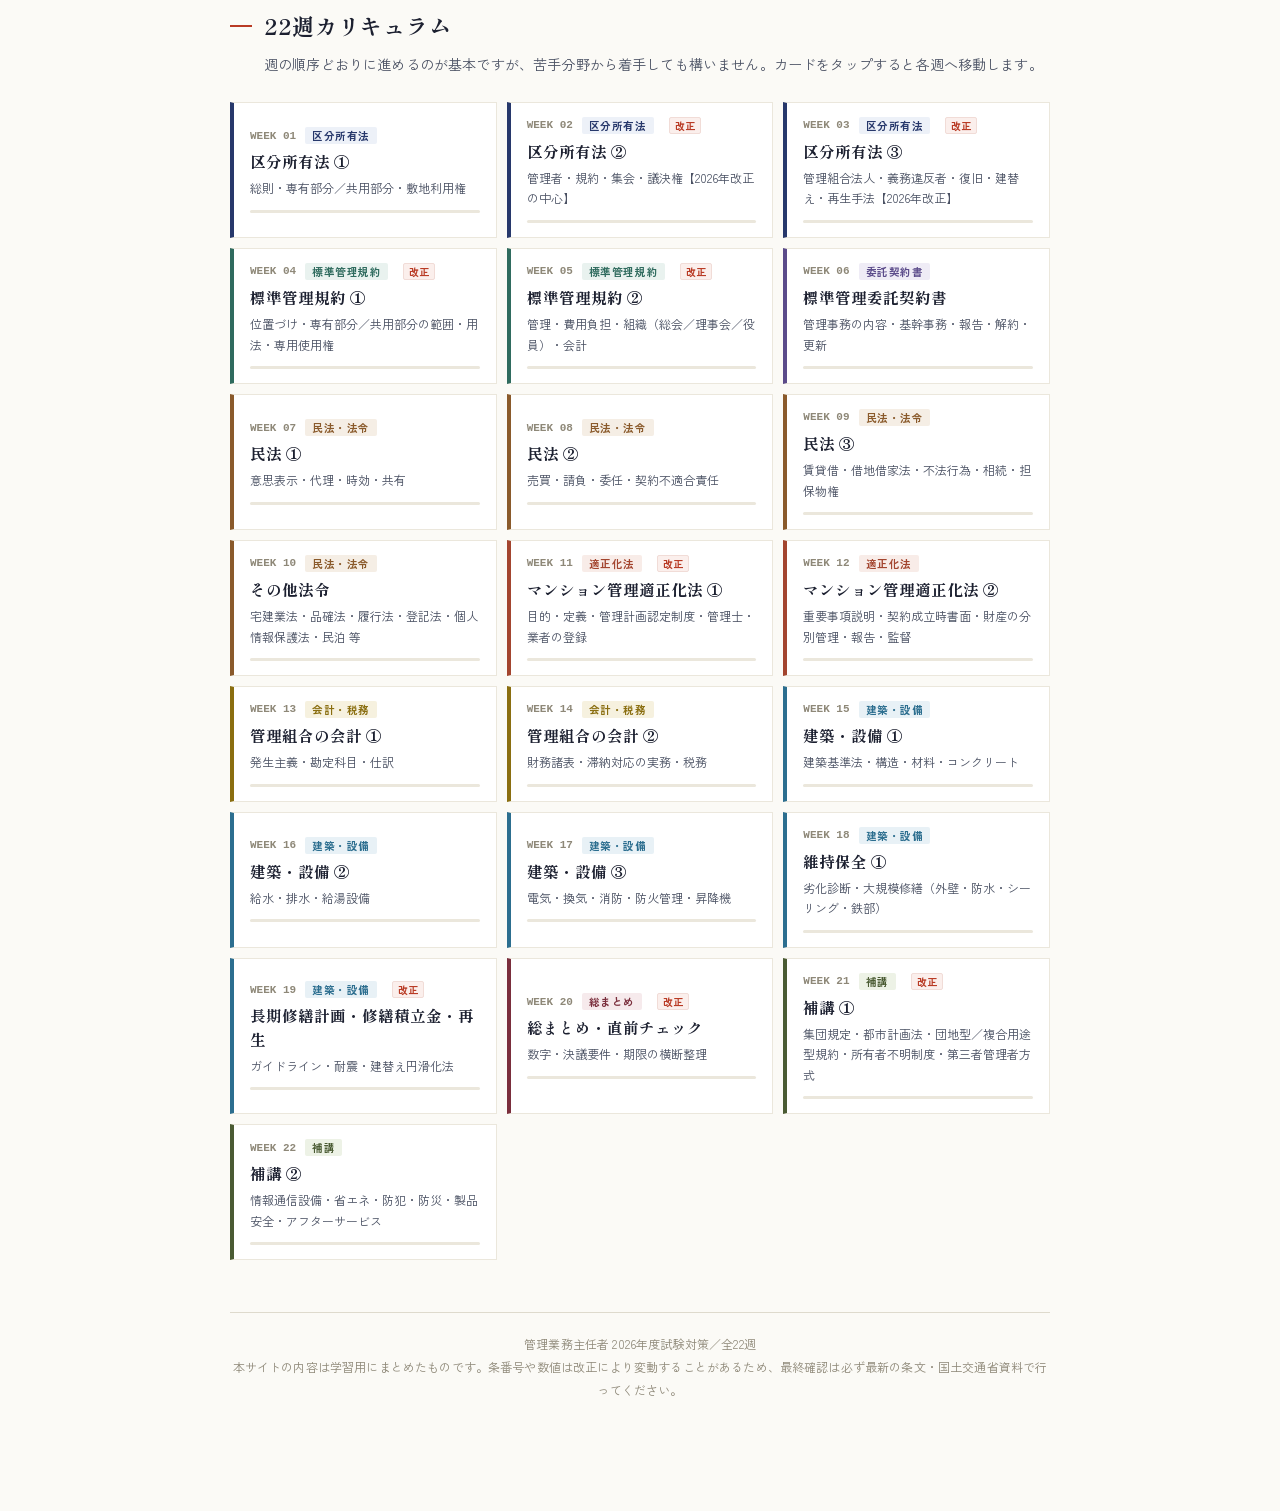
==== commit 1f29719f: "fix: 進捗をブラウザに保存し、正答率の集計ずれを修正 - 保存先が window.storage（Claude実行環境専用API）のみで、GitHub Pages では   毎回失敗していた。lo" ====
--- a/index.html
+++ b/index.html
@@ -2384,23 +2384,42 @@
 var KEY = "kangyo2026-progress";
 var saveTimer = null;
 
+function hasRecord(o){
+  if(!o) return false;
+  for(var k in o){ if(o.hasOwnProperty(k) && k !== "meta") return true; }
+  return false;
+}
+function readLocal(){
+  try{
+    var s = window.localStorage ? localStorage.getItem(KEY) : null;
+    if(s){ var o = JSON.parse(s); if(o && typeof o === "object") P = o; }
+  }catch(e){}
+}
+function writeLocal(){
+  try{ if(window.localStorage) localStorage.setItem(KEY, JSON.stringify(P)); }catch(e){}
+}
 function loadProgress(){
   return new Promise(function(res){
     try{
       if(window.storage && window.storage.get){
         window.storage.get(KEY).then(function(r){
           try{ if(r && r.value) P = JSON.parse(r.value); }catch(e){}
+          if(!hasRecord(P)) readLocal();
           res();
-        })["catch"](function(){ res(); });
+        })["catch"](function(){ readLocal(); res(); });
         return;
       }
     }catch(e){}
+    readLocal();
     res();
   });
 }
 function saveProgress(){
   clearTimeout(saveTimer);
+  var d = new Date();
+  P.meta = { last: ("0"+(d.getMonth()+1)).slice(-2) + "/" + ("0"+d.getDate()).slice(-2) };
   saveTimer = setTimeout(function(){
+    writeLocal();
     try{
       if(window.storage && window.storage.set){
         window.storage.set(KEY, JSON.stringify(P))["catch"](function(){});
@@ -2408,11 +2427,14 @@
     }catch(e){}
   }, 400);
 }
+function lastStudied(){
+  return (P.meta && P.meta.last) ? P.meta.last : "–";
+}
 function wkStat(w){
   var total = w.ox.length + w.mc.length;
   var rec = P["w"+w.n] || {};
   var done = 0, ok = 0;
-  for(var k in rec){ if(rec.hasOwnProperty(k)){ done++; if(rec[k]) ok++; } }
+  for(var k in rec){ if(rec.hasOwnProperty(k) && k.indexOf("p_") !== 0){ done++; if(rec[k]) ok++; } }
   return {total:total, done:done, ok:ok, pct: total ? Math.round(done/total*100) : 0};
 }
 
@@ -2455,6 +2477,7 @@
   + "<div class='stat'><div class='k'>収録問題</div><div class='v'>"+totalQ+"<small> 問</small></div></div>"
   + "<div class='stat'><div class='k'>解答済</div><div class='v'>"+totalDone+"<small> 問</small></div></div>"
   + "<div class='stat'><div class='k'>正答率</div><div class='v'>"+(totalDone?rate:"–")+"<small> %</small></div></div>"
+  + "<div class='stat'><div class='k'>最終学習日</div><div class='v' style='font-size:26px'>"+lastStudied()+"</div></div>"
   + "</div></div>"
 
   + "<section><h2>2026年度試験の最重要ポイント</h2>"
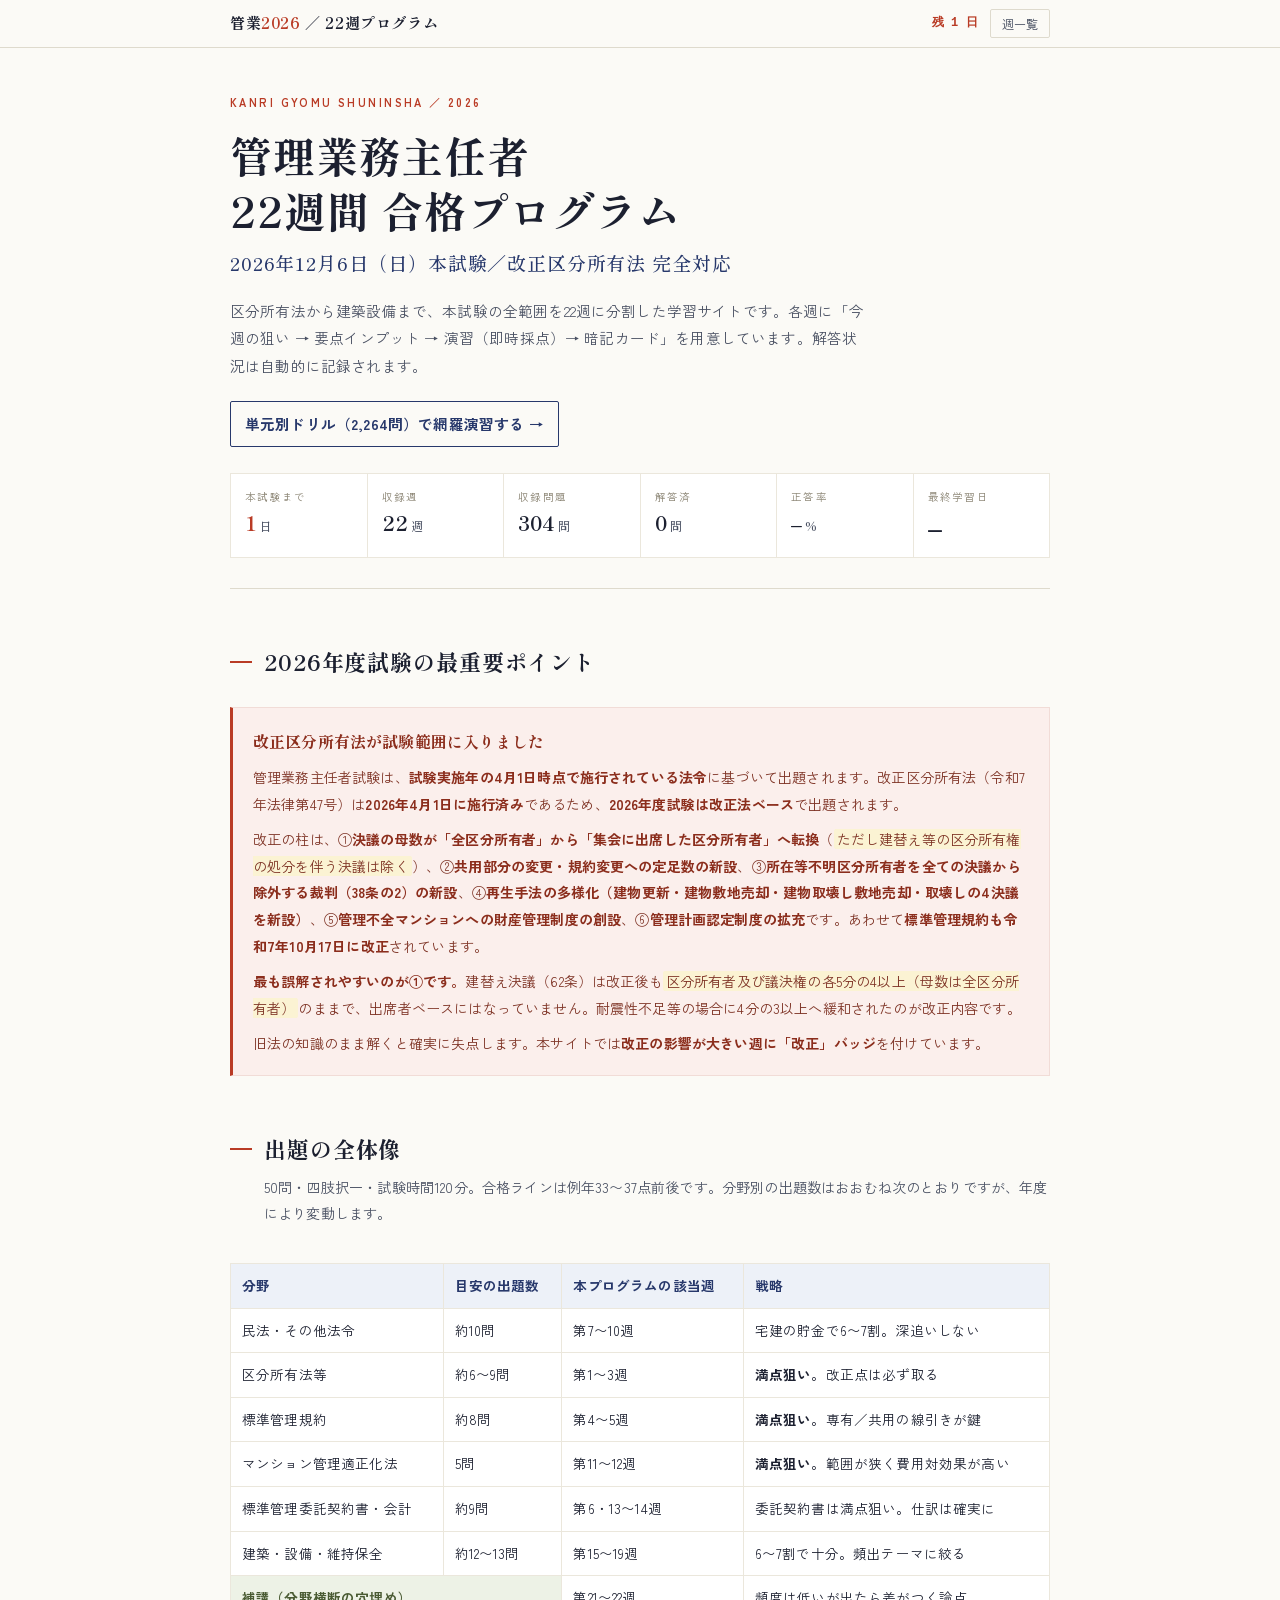
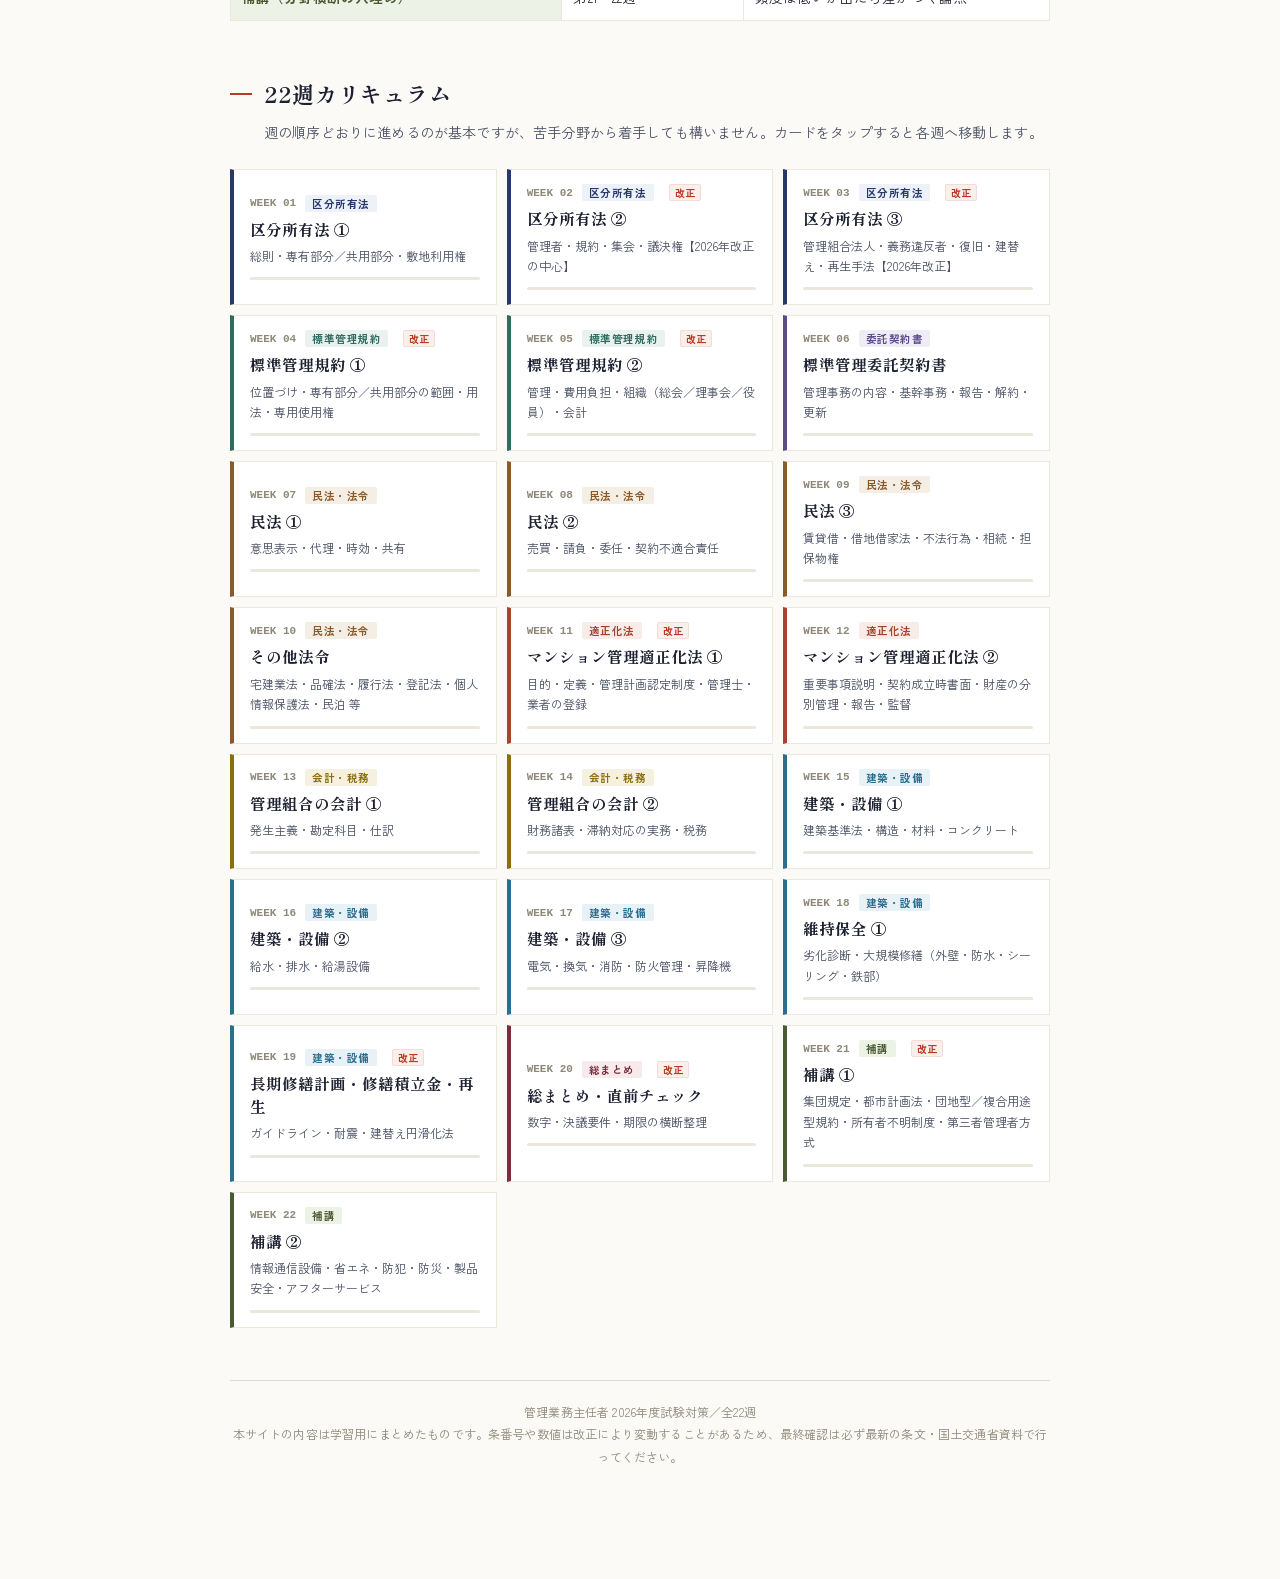
==== commit e3335a80: "feat: 単元別ドリル（全31単元・2,264問）を drill/ に追加 - 一問一答1,901問・四肢択一363問、全問に解説・根拠 - 単元演習／前回×の復習／未解答／分野別／本番形式模試50" ====
--- a/index.html
+++ b/index.html
@@ -467,7 +467,7 @@
  body:"<table class=tbl><tr><th>措置</th><th>相手方</th><th>決議要件</th><th>訴え</th><th>弁明の機会</th></tr><tr><td>①行為の停止等の請求（57条）</td><td>区分所有者・占有者</td><td>普通決議<br>（訴訟提起の場合）</td><td>訴訟外の請求も可</td><td>不要</td></tr><tr><td>②専有部分の使用禁止請求（58条）</td><td>区分所有者</td><td>4分の3以上</td><td><b>必ず訴え</b></td><td><b>必要</b></td></tr><tr><td>③区分所有権の競売請求（59条）</td><td>区分所有者</td><td>4分の3以上</td><td><b>必ず訴え</b></td><td><b>必要</b></td></tr><tr><td>④占有者に対する引渡し請求（60条）</td><td>占有者</td><td>4分の3以上</td><td><b>必ず訴え</b></td><td><b>必要</b></td></tr></table><p>②〜④は「共同生活上の障害が著しく、<b>他の方法によってはその障害を除去することが困難であるとき</b>」という補充性の要件が必要。</p>",
  warn:"<b>競売請求の細部</b>：判決に基づく競売の申立ては<mark>判決確定日から6か月以内</mark>にしなければならない。また、義務違反者本人及びその者の指定した者は<b>買受けの申出をすることができない</b>。"},
 {t:"復旧（小規模滅失・大規模滅失）", chip:"61条", hot:"数字", key:true,
- body:"<table class=tbl><tr><th></th><th>小規模滅失（建物価格の1/2以下）</th><th>大規模滅失（1/2超）</th></tr><tr><th>単独復旧</th><td><b>できる</b>（復旧・建替え決議があるまで）</td><td>できない</td></tr><tr><th>決議要件</th><td>普通決議</td><td><b>4分の3以上</b></td></tr><tr><th>買取請求</th><td>なし</td><td><b>あり</b></td></tr></table><p>大規模滅失の復旧決議があったとき、<b>決議に賛成しなかった区分所有者</b>は、決議賛成者に対し建物及び敷地に関する権利を<mark>時価で買い取るべきこと</mark>を請求できる（決議日から2週間経過後）。</p>",
+ body:"<table class=tbl><tr><th></th><th>小規模滅失（建物価格の1/2以下）</th><th>大規模滅失（1/2超）</th></tr><tr><th>単独復旧</th><td><b>できる</b>（復旧・建替え決議があるまで）</td><td>できない</td></tr><tr><th>決議要件</th><td>普通決議</td><td><b>出席者の各3分の2以上</b>（定足数：区分所有者・議決権の各過半数の出席）【2026改正】</td></tr><tr><th>買取請求</th><td>なし</td><td><b>あり</b></td></tr></table><p>大規模滅失の復旧決議があったとき、<b>決議に賛成しなかった区分所有者</b>は、決議賛成者に対し建物及び敷地に関する権利を<mark>時価で買い取るべきこと</mark>を請求できる（決議日から2週間経過後）。</p>",
  warn:"滅失の日から<mark>6か月以内</mark>に復旧決議・建替え決議のいずれもないときは、各区分所有者は他の区分所有者に対して買取請求をすることができる。"},
 {t:"建替え決議", chip:"62条", hot:"最頻出", key:true,
  body:"<p><mark>区分所有者（議決権を有しない者を除く）及び議決権の各5分の4以上</mark>の多数による決議。<b>この母数は改正後も「全区分所有者」のままで、出席者ベースにはなっていない</b>（62条1項）。</p><p>【2026改正】ただし、建物が<b>地震又は火災に対する安全性に係る建築基準法等への不適合</b>など一定の事由に該当する場合は、決議要件が<mark>5分の4以上から4分の3以上に緩和</mark>された（62条2項）。</p><p><b>手続</b>：招集通知は会日の<b>2か月前</b>まで（規約で伸長のみ可）／会日の<b>1か月前</b>までに説明会を開催。</p><p><b>決議事項（4つ）</b>：①再建建物の設計の概要、②建物の取壊し及び再建建物の建築に要する費用の概算額、③②の費用の分担に関する事項、④再建建物の区分所有権の帰属に関する事項。</p>",
@@ -495,7 +495,7 @@
 {q:"区分所有権の競売を請求する訴えを提起するには、区分所有者及び議決権の各4分の3以上の多数による集会の決議が必要であり、あらかじめ当該区分所有者に弁明の機会を与えなければならない。", a:true,
  e:"59条。使用禁止請求（58条）・引渡し請求（60条）も同じく<b>4分の3以上＋訴え＋弁明の機会</b>のセットです。行為の停止請求（57条）だけが普通決議で弁明の機会も不要。"},
 {q:"建物の価格の2分の1を超える部分が滅失した場合、各区分所有者は、復旧の決議があるまでは単独で滅失した共用部分を復旧することができる。", a:false,
- e:"単独復旧が認められるのは<b>小規模滅失（2分の1以下）</b>の場合です（61条1項）。大規模滅失では単独復旧はできず、4分の3以上の復旧決議によります。"},
+ e:"単独復旧が認められるのは<b>小規模滅失（2分の1以下）</b>の場合です（61条1項）。大規模滅失では単独復旧はできず、復旧決議（【2026改正】定足数＝区分所有者・議決権の各過半数の出席、出席者の各3分の2以上）によります。"},
 {q:"大規模滅失の復旧決議がなされた場合、決議に賛成しなかった区分所有者は、決議賛成者に対して、建物及びその敷地に関する権利を時価で買い取るべきことを請求することができる。", a:true,
  e:"61条7項の買取請求権。賛成しなかった者に、金銭で抜けるという出口を用意する制度です。"},
 {q:"建替え決議を会議の目的とする集会を招集するときは、その通知は、規約により会日の1週間前まで短縮することができる。", a:false,
@@ -536,7 +536,7 @@
 cards:[
 {q:"管理組合法人が成立する要件は？", a:"4分の3以上の集会決議＋主たる事務所の所在地での登記（人数要件は撤廃済み）"},
 {q:"義務違反者への4つの措置のうち、普通決議で足りるものは？", a:"行為の停止等の請求（57条）のみ。使用禁止・競売・引渡しは4分の3以上＋訴え＋弁明の機会"},
-{q:"小規模滅失と大規模滅失の分岐点は？", a:"建物の価格の2分の1。1/2以下＝小規模（単独復旧可・普通決議）／1/2超＝大規模（4分の3以上・買取請求あり）"},
+{q:"小規模滅失と大規模滅失の分岐点は？", a:"建物の価格の2分の1。1/2以下＝小規模（単独復旧可・普通決議）／1/2超＝大規模（定足数あり・出席者の各3分の2以上・買取請求あり）【2026改正】"},
 {q:"建替え決議まわりの3つの期間は？", a:"招集通知2か月前／説明会1か月前まで／売渡請求は回答期間満了から2か月以内"},
 {q:"【2026改正】新設された再生手法4つと決議要件は？", a:"建物更新（64条の5）・建物敷地売却（64条の6）・建物取壊し敷地売却（64条の7）・取壊し（64条の8）。原則5分の4で母数は全区分所有者（出席者ベースではない）"}
 ]
@@ -2093,7 +2093,7 @@
 ],
 points:[
 {t:"決議要件 完全整理", chip:"最重要", hot:"必ず暗記", key:true,
- body:"<p><b>母数がどちらかを必ずセットで覚える。</b>「出席者多数決」になったのは<mark>区分所有権の処分を伴う決議を除いた決議</mark>であり、<b>建替え・再生決議は全区分所有者が母数のまま</b>。</p><table class=tbl><tr><th>決議</th><th>母数</th><th>要件</th></tr><tr><td>普通決議（39条）</td><td><b>出席者</b></td><td>各過半数</td></tr><tr><td>共用部分の軽微変更・管理行為</td><td><b>出席者</b></td><td>各過半数</td></tr><tr><td>行為の停止等の訴え提起（57条）</td><td><b>出席者</b></td><td>各過半数</td></tr><tr><td>小規模滅失の復旧（61条）</td><td><b>出席者</b></td><td>各過半数</td></tr><tr><td>要耐震改修認定建築物の耐震改修</td><td>—</td><td>過半数（特例）</td></tr><tr><td>共用部分の変更（17条）</td><td><b>出席者</b></td><td><mark>定足数：区分所有者の過半数かつ議決権の過半数の出席</mark><br>出席者の各4分の3以上（規約で1/2超〜3/4未満に引下げ可）<br>※瑕疵の除去に伴う変更等は<b>3分の2</b></td></tr><tr><td>規約の設定・変更・廃止（31条）</td><td><b>出席者</b></td><td><mark>定足数：同上</mark>＋出席者の各4分の3以上</td></tr><tr><td>管理組合法人の設立・解散</td><td><b>出席者</b></td><td>各4分の3以上</td></tr><tr><td>使用禁止・競売・引渡し請求（58〜60条）</td><td><b>出席者</b></td><td>各4分の3以上＋訴え＋弁明の機会</td></tr><tr><td>大規模滅失の復旧（61条）</td><td><b>出席者</b></td><td>各4分の3以上</td></tr><tr><td style='background:#FBEFEC'><b>建替え決議（62条）</b></td><td style='background:#FBEFEC'><mark>全員</mark></td><td style='background:#FBEFEC'>各5分の4以上（耐震性不足等は<b>4分の3</b>）</td></tr><tr><td style='background:#FBEFEC'><b>再生4決議（64条の5〜64条の8）</b></td><td style='background:#FBEFEC'><mark>全員</mark></td><td style='background:#FBEFEC'>各5分の4以上（同上の緩和あり）</td></tr><tr><td>団地の建替え承認決議（69条）</td><td><b>出席者</b></td><td>議決権の過半数の出席＋出席者の議決権の4分の3以上（耐震性不足等は3分の2）</td></tr><tr><td>団地の一括建替え（70条）</td><td><mark>全員</mark></td><td>団地全体で各5分の4以上＋<b>各棟で3分の1超の反対がないこと</b></td></tr></table><p>いずれの決議でも、<b>所在等不明区分所有者の除外決定を受けた者は「議決権を有しない者」として母数から外れる</b>（38条の2）。</p>"},
+ body:"<p><b>母数がどちらかを必ずセットで覚える。</b>「出席者多数決」になったのは<mark>区分所有権の処分を伴う決議を除いた決議</mark>であり、<b>建替え・再生決議は全区分所有者が母数のまま</b>。</p><table class=tbl><tr><th>決議</th><th>母数</th><th>要件</th></tr><tr><td>普通決議（39条）</td><td><b>出席者</b></td><td>各過半数</td></tr><tr><td>共用部分の軽微変更・管理行為</td><td><b>出席者</b></td><td>各過半数</td></tr><tr><td>行為の停止等の訴え提起（57条）</td><td><b>出席者</b></td><td>各過半数</td></tr><tr><td>小規模滅失の復旧（61条）</td><td><b>出席者</b></td><td>各過半数</td></tr><tr><td>要耐震改修認定建築物の耐震改修</td><td>—</td><td>過半数（特例）</td></tr><tr><td>共用部分の変更（17条）</td><td><b>出席者</b></td><td><mark>定足数：区分所有者の過半数かつ議決権の過半数の出席</mark><br>出席者の各4分の3以上（規約で1/2超〜3/4未満に引下げ可）<br>※瑕疵の除去に伴う変更等は<b>3分の2</b></td></tr><tr><td>規約の設定・変更・廃止（31条）</td><td><b>出席者</b></td><td><mark>定足数：同上</mark>＋出席者の各4分の3以上</td></tr><tr><td>管理組合法人の設立・解散</td><td><b>出席者</b></td><td>各4分の3以上</td></tr><tr><td>使用禁止・競売・引渡し請求（58〜60条）</td><td><b>出席者</b></td><td>各4分の3以上＋訴え＋弁明の機会</td></tr><tr><td>大規模滅失の復旧（61条）</td><td><b>出席者</b></td><td>各3分の2以上【2026改正で4分の3から緩和】</td></tr><tr><td style='background:#FBEFEC'><b>建替え決議（62条）</b></td><td style='background:#FBEFEC'><mark>全員</mark></td><td style='background:#FBEFEC'>各5分の4以上（耐震性不足等は<b>4分の3</b>）</td></tr><tr><td style='background:#FBEFEC'><b>再生4決議（64条の5〜64条の8）</b></td><td style='background:#FBEFEC'><mark>全員</mark></td><td style='background:#FBEFEC'>各5分の4以上（同上の緩和あり）</td></tr><tr><td>団地の建替え承認決議（69条）</td><td><b>出席者</b></td><td>議決権の過半数の出席＋出席者の議決権の4分の3以上（耐震性不足等は3分の2）</td></tr><tr><td>団地の一括建替え（70条）</td><td><mark>全員</mark></td><td>団地全体で各5分の4以上＋<b>各棟で3分の1超の反対がないこと</b></td></tr></table><p>いずれの決議でも、<b>所在等不明区分所有者の除外決定を受けた者は「議決権を有しない者」として母数から外れる</b>（38条の2）。</p>"},
 {t:"期間・期限 完全整理", chip:"数字", hot:"必ず暗記", key:true,
  body:"<table class=tbl><tr><th>項目</th><th>期間</th></tr><tr><td>集会の招集通知（区分所有法）</td><td>会日の<b>1週間前</b>（改正により<b>伸長のみ可</b>／議案の要領の記載が必要）</td></tr><tr><td>総会の招集通知（標準管理規約）</td><td>会議を開く日の<b>2週間前</b></td></tr><tr><td>建替え決議の招集通知</td><td><b>2か月前</b>（伸長のみ可）／説明会は<b>1か月前</b>まで</td></tr><tr><td>建替え不参加者への売渡請求</td><td>回答期間（<b>2か月</b>）満了から<b>2か月以内</b></td></tr><tr><td>競売の申立て（59条）</td><td>判決確定の日から<b>6か月以内</b></td></tr><tr><td>復旧・建替え決議がない場合の買取請求</td><td>滅失から<b>6か月</b>経過後</td></tr><tr><td>通常総会の招集</td><td>新会計年度開始以後<b>2か月以内</b></td></tr><tr><td>管理委託契約の解約申入れ／更新申出</td><td>いずれも<b>3か月前</b></td></tr><tr><td>重要事項説明書の交付</td><td>説明会の日の<b>1週間前</b>まで</td></tr><tr><td>管理業務主任者の設置要件を欠いた場合</td><td><b>2週間以内</b>に措置</td></tr><tr><td>管理業者登録の更新申請</td><td>満了の<b>90日前〜30日前</b></td></tr><tr><td>帳簿の保存</td><td>閉鎖後<b>5年間</b></td></tr><tr><td>業務停止命令</td><td><b>1年以内</b></td></tr><tr><td>管理費債権の消滅時効</td><td><b>5年</b>（催告は6か月の完成猶予のみ）</td></tr><tr><td>相続放棄</td><td><b>3か月以内</b></td></tr><tr><td>契約不適合の通知（種類・品質）</td><td>知った時から<b>1年以内</b></td></tr></table>"},
 {t:"「5年」が並ぶもの", chip:"混同注意",
@@ -2161,7 +2161,7 @@
  a:3, e:"<b>3</b>が正しい。1は誤り（管理費＝<b>不課税</b>、受取利息＝<b>非課税</b>で逆）。2は誤り（L値は<b>小さいほど</b>高性能）。4は誤り（LPガスは重いので<b>床面付近</b>）。"}
 ],
 cards:[
-{q:"4分の3以上を要する決議は？", a:"規約の設定変更廃止／共用部分の重大変更／管理組合法人の設立解散／使用禁止・競売・引渡し請求／大規模滅失の復旧"},
+{q:"4分の3以上を要する決議は？", a:"規約の設定変更廃止／共用部分の重大変更／管理組合法人の設立解散／使用禁止・競売・引渡し請求（※大規模滅失の復旧は【2026改正】で出席者の各3分の2以上に緩和）"},
 {q:"5分の4以上を要する決議と、その母数は？", a:"建替え（62条）＋再生4決議（64条の5〜64条の8）。母数は全区分所有者（出席者ベースではない）。耐震性不足等の場合は4分の3以上に緩和"},
 {q:"招集通知の3つの期限は？", a:"区分所有法＝1週間前（改正で伸長のみ可・議案の要領も必要）／標準管理規約の総会＝2週間前／建替え決議＝2か月前（説明会は1か月前まで）"},
 {q:"適正化法で「5年」でないものは？", a:"設置要件欠如時の措置＝2週間以内／登録更新申請＝90日前〜30日前／業務停止＝1年以内"},
@@ -2471,6 +2471,7 @@
   + "<p class='eyebrow'>KANRI GYOMU SHUNINSHA ／ 2026</p>"
   + "<h1>管理業務主任者<br>22週間 合格プログラム<span class='sub'>2026年12月6日（日）本試験／改正区分所有法 完全対応</span></h1>"
   + "<p class='hero-lede'>区分所有法から建築設備まで、本試験の全範囲を22週に分割した学習サイトです。各週に「今週の狙い → 要点インプット → 演習（即時採点）→ 暗記カード」を用意しています。解答状況は自動的に記録されます。</p>"
+  + "<p class='hero-lede'><a href='drill/' style='display:inline-block;padding:8px 14px;border:1px solid var(--indigo);border-radius:2px;text-decoration:none;font-weight:700'>単元別ドリル（2,264問）で網羅演習する →</a></p>"
   + "<div class='stats'>"
   + "<div class='stat hot'><div class='k'>本試験まで</div><div class='v'>"+days()+"<small> 日</small></div></div>"
   + "<div class='stat'><div class='k'>収録週</div><div class='v'>"+WEEKS.length+"<small> 週</small></div></div>"
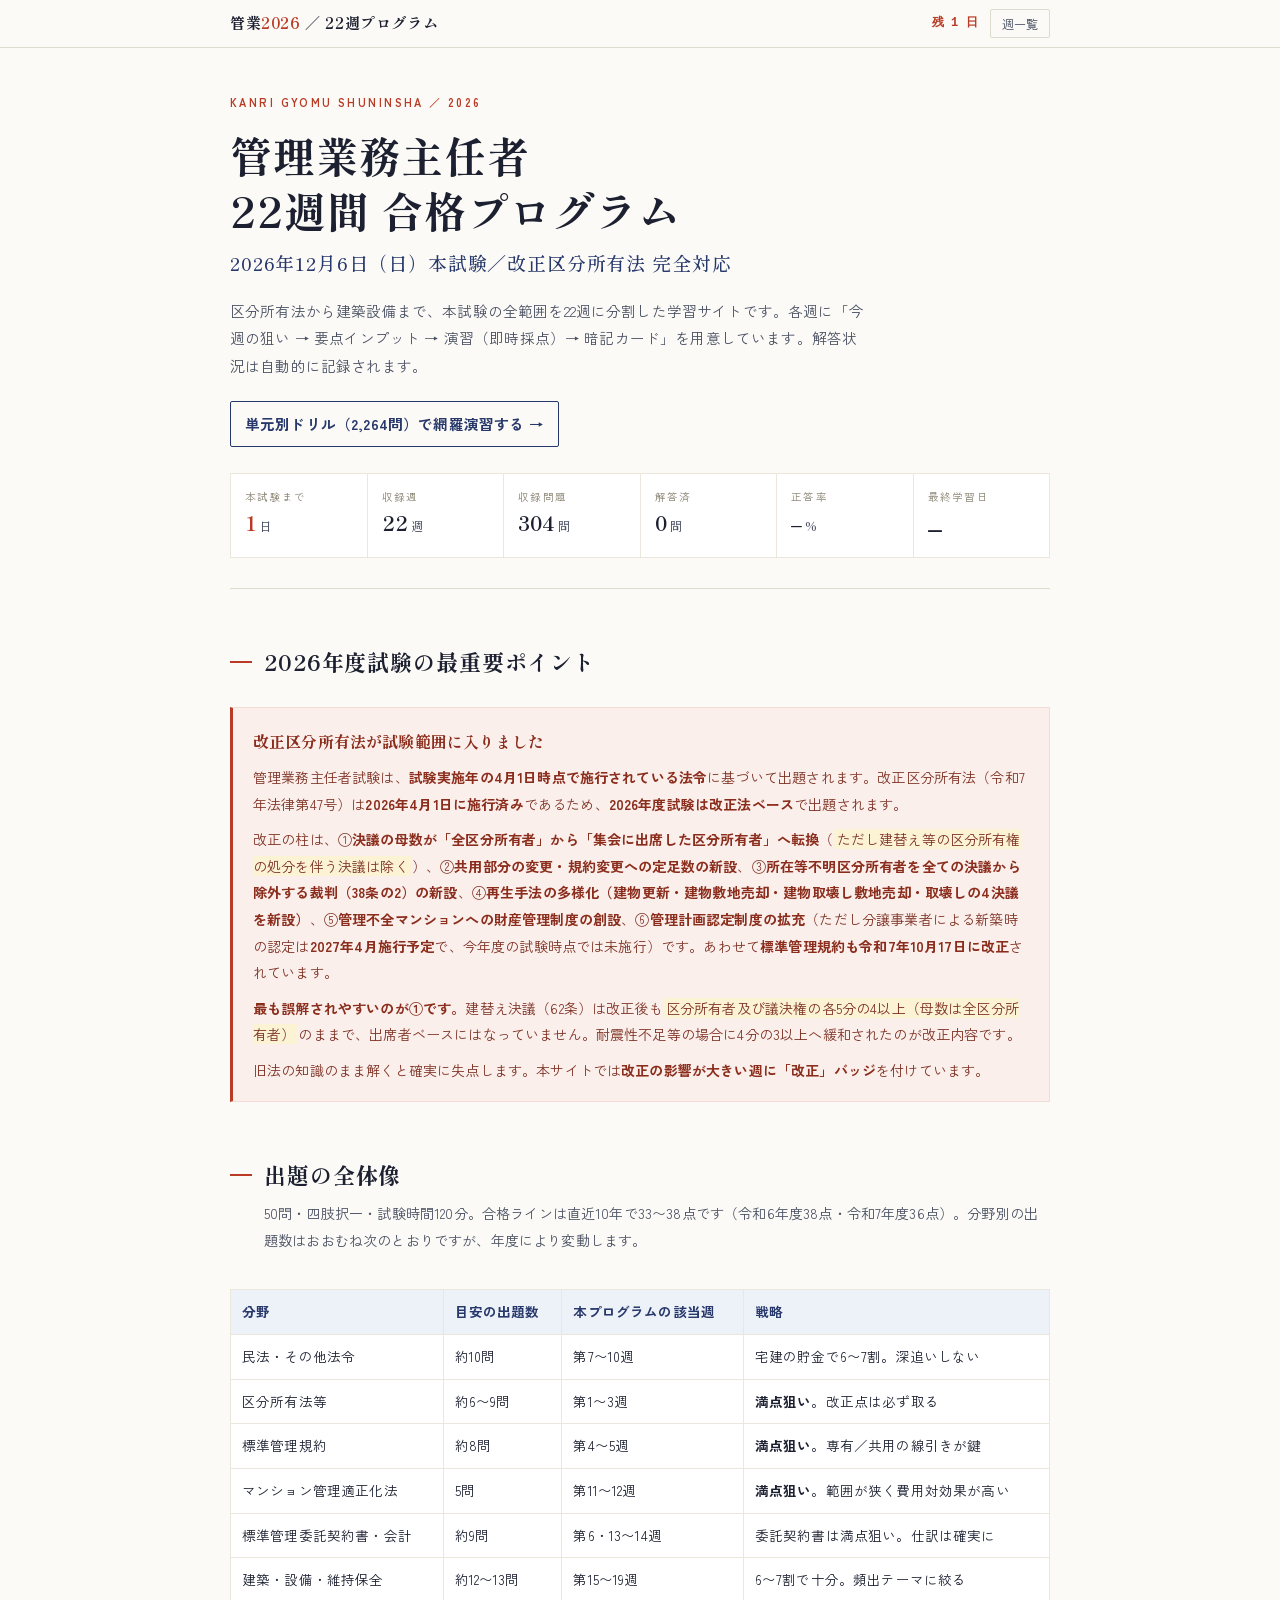
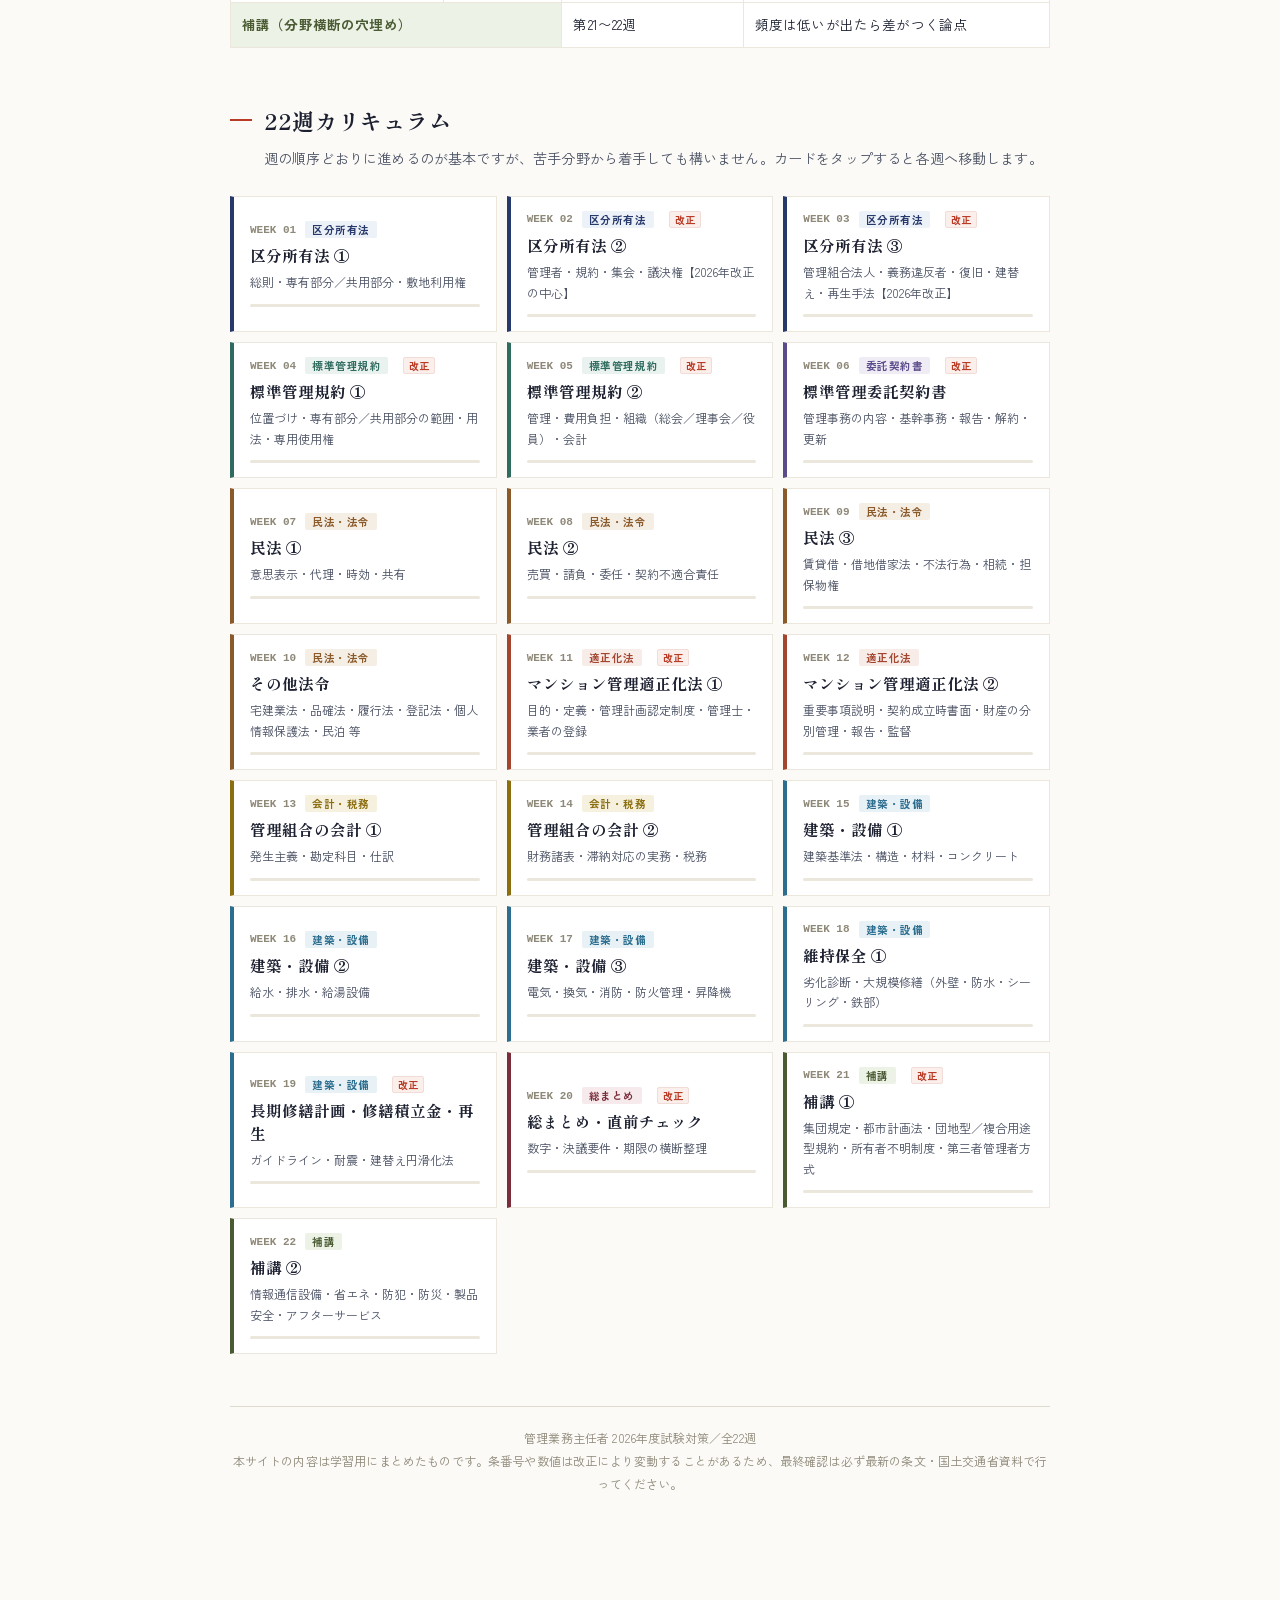
==== commit 7e5d8127: "fix: 全範囲の再ファクトチェック（2026年4月1日時点の法令基準） 既存アプリ（22週）176か所、単元別ドリル48か所を修正。 - 区分所有法改正の反映漏れ（法人化・義務違反者措置の定足数、招" ====
--- a/index.html
+++ b/index.html
@@ -236,14 +236,14 @@
 "本試験は50問・四肢択一。区分所有法単体で例年<b>6〜9問</b>、標準管理規約と合わせると区分所有法関連だけで<b>15問前後</b>を占める最重要分野（年度により変動あり）。",
 "第1週は「総則・専有部分/共用部分・敷地利用権」という土台部分。宅建でも学習済みだが、管業では<b>床面積の算定方法（内法計算）・先取特権の効力・規約共用部分の登記対抗要件</b>など、宅建より一段深い数字と手続の精度が問われる。",
 "ここを曖昧にすると第2週（管理者・規約・集会）以降がすべてブレる。<b>定義の正確な暗記に徹する</b>こと。",
-"2026年4月施行の改正は主に「集会の決議要件・所在等不明区分所有者・建替え／再生決議」に関するもので、<b>今週の範囲（総則・専有部分・共用部分・敷地利用権の定義自体）に直接の改正はない</b>。改正点は第2〜3週で扱う。"
+"2026年4月施行の改正は主に「集会の決議要件・所在等不明区分所有者・建替え／再生決議」に関するもので、今週の範囲でも<b>5条の2（区分所有者の相互協力の責務）・6条の2（国内管理人）が新設</b>され、<b>6条2項（他の専有部分等の使用請求に「自ら保存することの請求」を追加）</b>が改正された。決議要件の改正点は第2〜3週で扱う。"
 ],
 points:[
 {t:"区分所有権の成立要件", chip:"1条", hot:"頻出", key:true,
  body:"<p>①<b>構造上の独立性</b>（他の部分と壁等で明確に遮断）と②<b>利用上の独立性</b>（独立して住居・店舗・事務所等の用途に供しうる）の<mark>両方</mark>を満たす建物部分にのみ成立する。</p>",
  warn:"<b>ひっかけ</b>：どちらか一方だけでは専有部分にならない。「構造上区分されていれば足りる」は誤り。"},
 {t:"定義", chip:"2条",
- body:"<table class=tbl><tr><th>区分所有者</th><td>専有部分を所有する者</td></tr><tr><th>専有部分</th><td>区分所有権の目的たる建物部分</td></tr><tr><th>共用部分</th><td>専有部分以外の建物部分 ＋ 建物の附属物 ＋ 規約により共用部分とされた附属の建物</td></tr><tr><th>敷地利用権</th><td>専有部分を所有するための建物の敷地に関する権利。<mark>所有権に限らず</mark>地上権・賃借権等の債権も含む</td></tr></table>"},
+ body:"<table class=tbl><tr><th>区分所有者</th><td>区分所有権を有する者</td></tr><tr><th>専有部分</th><td>区分所有権の目的たる建物部分</td></tr><tr><th>共用部分</th><td>専有部分以外の建物の部分 ＋ 専有部分に属しない建物の附属物 ＋ 規約により共用部分とされた附属の建物</td></tr><tr><th>敷地利用権</th><td>専有部分を所有するための建物の敷地に関する権利。<mark>所有権に限らず</mark>地上権（物権）・賃借権（債権）等も含む</td></tr></table>"},
 {t:"区分所有者の団体＝管理組合", chip:"3条", hot:"第2週の土台", key:true,
  body:"<p>区分所有者となれば、<mark>規約の有無にかかわらず「全員で」当然に</mark>団体を構成する。任意加入・任意脱退という概念がなく、区分所有者である限り強制的に構成員となる。</p><p>一部共用部分のみを共用する者だけの団体を、別途構成することも可能。</p>"},
 {t:"法定共用部分", chip:"4条1項",
@@ -252,25 +252,25 @@
  body:"<p>管理人室・集会室のように、それ自体は専有部分になり得る建物部分（または附属の建物）を、規約により共用部分とすることができる。</p>",
  warn:"<b>対抗要件＝登記</b>：「共用部分である旨の登記」をしなければ第三者に対抗できない。法定共用部分（登記不要）との対比で覚える。"},
 {t:"規約敷地", chip:"5条",
- body:"<p>建物が現に所在する土地（<b>法定敷地</b>）以外にも、規約により隣接する駐車場等の土地を「建物の敷地」とすることができる（<b>規約敷地</b>）。法定敷地・規約敷地とも敷地利用権の対象になりうる。</p>"},
+ body:"<p>建物が現に所在する土地（<b>法定敷地</b>）以外にも、建物等と一体として管理又は使用をする庭・通路・駐車場等の土地を、規約により「建物の敷地」とすることができる（<b>規約敷地</b>。隣接は要件ではない）。法定敷地・規約敷地とも敷地利用権の対象になりうる。</p>"},
 {t:"共用部分の持分割合", chip:"14条", hot:"数字の精度", key:true,
- body:"<p><b>1項</b>　原則、各共有者の持分はその有する専有部分の<mark>床面積の割合</mark>による。</p><p><b>2項</b>　床面積は壁その他の区画の<mark>「内側線」</mark>で囲まれた部分の水平投影面積＝<b>内法（うちのり）計算</b>。</p><p><b>3項</b>　これらは規約で別段の定めが可能（例：壁芯計算、住戸タイプごとの均等割等）。</p><p><b>4項</b>　一部共用部分でも区分所有者全員の利害に関係するものは、規約により全員の共用部分とみなせる。</p>",
+ body:"<p><b>1項</b>　原則、各共有者の持分はその有する専有部分の<mark>床面積の割合</mark>による。</p><p><b>2項</b>　一部共用部分（附属の建物を除く）で床面積を有するものは、これを共用すべき各区分所有者の専有部分の床面積の割合で配分し、各専有部分の床面積に算入する。</p><p><b>3項</b>　床面積は壁その他の区画の<mark>「内側線」</mark>で囲まれた部分の水平投影面積＝<b>内法（うちのり）計算</b>。</p><p><b>4項</b>　1〜3項は規約で別段の定めが可能（例：壁芯計算等）。</p>",
  warn:"<b>内法 ⇄ 壁芯</b>：壁芯は建築基準法の延床面積算定等の考え方。区分所有法の床面積は<b>内法</b>。最も狙われる混同ポイント。"},
 {t:"分離処分の禁止", chip:"15条・22条", key:true,
- body:"<p>共用部分の持分は専有部分の処分に従い、<mark>専有部分と分離して処分できない</mark>（15条）。</p><p>敷地利用権が数人で有する権利（共有・準共有）である場合も、専有部分とその専有部分に係る敷地利用権を分離して処分できない（22条1項）。<b>ただし規約に別段の定めがあればこの限りでない。</b></p><p>敷地利用権の割合も、規約に別段の定めがない限り<b>床面積割合に準じる</b>（22条2項、14条準用）。</p>"},
-{t:"分離処分禁止違反の効果", chip:"22条3項",
- body:"<p>禁止に反してされた処分は<mark>無効</mark>。ただし、その無効を<mark>「善意の第三者」に対抗することはできない</mark>（取引安全の保護）。</p>"},
+ body:"<p>共用部分の持分は専有部分の処分に従い、<mark>専有部分と分離して処分できない</mark>（15条）。</p><p>敷地利用権が数人で有する権利（共有・準共有）である場合も、専有部分とその専有部分に係る敷地利用権を分離して処分できない（22条1項）。<b>ただし規約に別段の定めがあればこの限りでない。</b></p><p>区分所有者が<b>数個の専有部分</b>を所有するときの各専有部分に係る敷地利用権の割合は、規約に別段の定めがない限り<b>14条1〜3項の割合（床面積割合）</b>による（22条2項）。</p>"},
+{t:"分離処分禁止違反の効果", chip:"23条",
+ body:"<p>禁止に反してされた処分は<mark>無効</mark>。ただし、その無効を<mark>「善意の相手方」に主張することはできない</mark>（取引安全の保護）。</p><p>例外：分離して処分できない専有部分及び敷地利用権である旨の登記（敷地権の登記）の<b>後</b>にされた処分は、善意の相手方にも無効を主張できる（23条ただし書）。</p>"},
 {t:"先取特権", chip:"7条", hot:"実務直結", key:true,
- body:"<p>次の債権を有する者は、<b>債務者の区分所有権（共用部分の共有持分を含む）</b>及び<b>建物内に備え付けた動産</b>の上に先取特権を有する。</p><table class=tbl><tr><th>①</th><td>共用部分・敷地利用権に関し他の区分所有者に対して有する債権</td></tr><tr><th>②</th><td>規約・管理者の職務に関し区分所有者に対して有する債権</td></tr><tr><th>③</th><td>管理組合が区分所有者に対して有する債権（管理費・修繕積立金等の滞納債権）</td></tr></table>",
- warn:"この先取特権は<b>「共益費用の先取特権」とみなされ、一般の先取特権に優先する</b>強力な効力を持つ。"},
+ body:"<p>次の債権を有する者は、<b>債務者の区分所有権（共用部分に関する権利及び敷地利用権を含む）</b>及び<b>建物に備え付けた動産</b>の上に先取特権を有する。</p><table class=tbl><tr><th>①</th><td>区分所有者が共用部分・建物の敷地・共用部分以外の附属施設につき他の区分所有者に対して有する債権</td></tr><tr><th>②</th><td>区分所有者が規約若しくは集会の決議に基づき他の区分所有者に対して有する債権（管理費・修繕積立金等）</td></tr><tr><th>③</th><td>管理者又は管理組合法人がその職務又は業務を行うにつき区分所有者に対して有する債権</td></tr></table>",
+ warn:"この先取特権は、優先権の順位及び効力について<b>「共益費用の先取特権」とみなされ</b>（7条2項）、<b>他の一般の先取特権に優先</b>する（民法329条1項）。ただし一般の先取特権なので、登記した抵当権者等には登記なしでは対抗できない（民法336条）。"},
 {t:"特定承継人の責任", chip:"8条", hot:"実務直結", key:true,
  body:"<p>区分所有権を譲り受けた特定承継人（買主等）は、前区分所有者が負っていた滞納管理費等の債務を、<mark>善意・悪意を問わず承継する</mark>。買主が滞納の事実を知らなくても支払義務を免れない。</p>",
  warn:"重要事項説明で滞納の有無を告知する<b>実務上の根拠条文</b>。"},
 {t:"瑕疵の推定", chip:"9条",
  body:"<p>建物の設置又は保存に瑕疵があり、それによって他人に損害が生じたときは、その瑕疵は<mark>「共用部分」</mark>の設置又は保存にあるものと推定される。</p>",
- warn:"<b>専有部分ではない</b>。被害者は個々の区分所有者ではなく管理組合（共有者全員）に賠償請求しやすくなる。"},
+ warn:"<b>専有部分ではない</b>。被害者は瑕疵の場所を特定できなくても、共用部分の共有者である区分所有者全員に工作物責任を追及しやすくなる（推定なので反証で覆る）。"},
 {t:"宅建との橋渡し", chip:"学習方針",
- body:"<table class=tbl><tr><th style='width:88px'>宅建</th><td>専有部分・共用部分・敷地利用権の基本、規約の設定・変更要件（4分の3）が中心</td></tr><tr><th>管業</th><td>これに加えて、<b>床面積の算定方法の細部・先取特権の順位と効力・規約共用部分の登記の要否</b>まで踏み込む</td></tr></table><p style='margin-top:12px'>「知っているつもり」を<b>数字レベルで解像度を上げ直す</b>意識で臨むこと。</p>"}
+ body:"<table class=tbl><tr><th style='width:88px'>宅建</th><td>専有部分・共用部分・敷地利用権の基本、規約の設定・変更要件（<b>2026改正後</b>は区分所有者・議決権の各過半数の出席＋出席者の各4分の3）が中心</td></tr><tr><th>管業</th><td>これに加えて、<b>床面積の算定方法の細部・先取特権の順位と効力・規約共用部分の登記の要否</b>まで踏み込む</td></tr></table><p style='margin-top:12px'>「知っているつもり」を<b>数字レベルで解像度を上げ直す</b>意識で臨むこと。</p>"}
 ],
 ox:[
 {q:"区分所有権が成立するためには、建物の部分が構造上他の部分と区分されていれば足り、独立して住居、店舗等の用途に供することができる必要はない。", a:false,
@@ -278,7 +278,7 @@
 {q:"数個の専有部分に通ずる廊下その他構造上区分所有者の共用に供されるべき建物の部分は、規約で定めなくても当然に共用部分となる。", a:true,
  e:"廊下・階段室等は<b>「法定共用部分」</b>（4条1項）。<b>規約を要せず当然に共用部分</b>となり、<b>登記も不要</b>です。"},
 {q:"管理人室のように専有部分となりうる建物の部分を規約により共用部分と定め、その旨の登記を備えた場合、その後に専有部分を譲り受けた第三者に対しても、当該部分が共用部分であることを対抗することができる。", a:true,
- e:"<b>「規約共用部分」</b>（4条2項）は、共用部分である旨の登記を備えることで第三者対抗力を持ちます。逆に登記がなければ善意の第三者に対抗できません。"},
+ e:"<b>「規約共用部分」</b>（4条2項）は、共用部分である旨の登記を備えることで第三者対抗力を持ちます。逆に登記がなければ、善意・悪意を問わず第三者に対抗できません。"},
 {q:"区分所有者は、規約に別段の定めがない限り、専有部分を所有するための敷地利用権のみを専有部分と分離して第三者に譲渡することができる。", a:false,
  e:"敷地利用権が数人で有する権利である場合、規約に別段の定めがない限り<b>分離処分はできません</b>（22条1項）。専有部分と敷地の権利がバラバラの第三者に渡ることを防ぐ規律です。"},
 {q:"共用部分の各共有者の持分は、規約に別段の定めがない限り、その有する専有部分の床面積の割合による。", a:true,
@@ -298,17 +298,17 @@
     "管理人室のように専有部分となりうべき建物の部分を規約により共用部分とした場合、その旨の登記をしなくても、これを善意の第三者に対抗することができる。",
     "一部の区分所有者のみの共用に供されることが明らかな建物の部分であっても、区分所有者全員の利害に関係するものは、これを区分所有者全員の共用部分とすることができる。",
     "専有部分となるためには、当該建物の部分が構造上他の部分と区分されていれば足り、独立して住居、店舗等の用途に供することができる必要はない。"],
- a:3, e:"<b>1は誤り</b>（法定共用部分は規約不要、4条1項）。<b>2は誤り</b>（登記なければ対抗不可）。<b>4は誤り</b>（利用上の独立性も必要）。<b>3</b>は14条4項の考え方に合致し正しい。"},
+ a:3, e:"<b>1は誤り</b>（法定共用部分は規約不要、4条1項）。<b>2は誤り</b>（登記なければ対抗不可）。<b>4は誤り</b>（利用上の独立性も必要）。<b>3</b>は正しい。共用部分の帰属は規約で別段の定めができ（11条2項）、一部共用部分を区分所有者全員の共有とすることも可能。"},
 {stem:"敷地利用権に関する次の記述のうち、区分所有法の規定によれば<b>誤っているもの</b>はどれか。",
  c:["敷地利用権が数人で有する所有権その他の権利であるときは、区分所有者は、規約に別段の定めがない限り、その専有部分と敷地利用権とを分離して処分することができない。",
-    "分離処分禁止に違反してされた専有部分のみの処分は無効であるが、その無効は善意の第三者に対抗することができない。",
-    "敷地利用権の割合は、規約に別段の定めがある場合を除き、専有部分の床面積の割合による。",
+    "分離処分禁止に違反してされた専有部分のみの処分は無効であるが、その無効は、分離処分できない旨の登記前の処分であれば、善意の相手方に主張することができない。",
+    "区分所有者が数個の専有部分を所有するときは、各専有部分に係る敷地利用権の割合は、規約に別段の定めがある場合を除き、専有部分の床面積の割合による。",
     "区分所有者が数人で有する敷地利用権は、常に共有でなければならず、準共有とすることは認められない。"],
- a:4, e:"1〜3は22条の内容通り。<b>4が誤り</b>。敷地利用権が地上権や賃借権である場合、複数いれば<b>「準共有」</b>となります。分離処分禁止は権利の種類にかかわらず適用されます。"},
+ a:4, e:"1は22条1項、2は23条、3は22条2項の内容通り。<b>4が誤り</b>。敷地利用権が地上権や賃借権である場合、複数いれば<b>「準共有」</b>となります。分離処分禁止は権利の種類にかかわらず適用されます。"},
 {stem:"管理費等の徴収及び先取特権に関する次の記述のうち、区分所有法の規定によれば<b>誤っているもの</b>はどれか。",
  c:["管理組合が区分所有者に対して有する管理費等の債権については、債務者の区分所有権及び建物に備え付けた動産の上に先取特権を有する。",
     "区分所有者の特定承継人は、その区分所有権を取得する前に生じた滞納管理費等の債務についても、これを承継する。",
-    "前記1の先取特権は、共益費用の先取特権とみなされ、一般の先取特権に優先する。",
+    "前記1の先取特権は、優先権の順位及び効力については、共益費用の先取特権とみなされる。",
     "区分所有権を善意で譲り受けた特定承継人は、滞納管理費等の債務の存在を知らなかったときは、その債務を承継しない。"],
  a:4, e:"1〜3は7条・8条の通り。<b>4が誤り</b>。8条に<b>善意・悪意の要件はなく</b>、知らなかったことを理由に免れることはできません。"},
 {stem:"区分所有者の団体及びマンションの敷地に関する次の記述のうち、区分所有法の規定によれば<b>最も適切なもの</b>はどれか。",
@@ -322,8 +322,8 @@
 {q:"専有部分の成立要件は？", a:"構造上の独立性 ＋ 利用上の独立性（両方必要）"},
 {q:"共用部分の持分割合の原則は？", a:"専有部分の床面積の割合（内法計算。規約で別段の定め可）"},
 {q:"規約共用部分（管理人室等）の第三者対抗要件は？", a:"共用部分である旨の登記"},
-{q:"敷地利用権（共有・準共有）の原則的な処分ルールは？", a:"専有部分と分離して処分できない（規約で別段の定め可。違反処分は無効だが善意の第三者に対抗不可）"},
-{q:"管理組合等が有する管理費滞納債権の先取特権の性質は？", a:"共益費用の先取特権とみなされ、一般の先取特権に優先する"}
+{q:"敷地利用権（共有・準共有）の原則的な処分ルールは？", a:"専有部分と分離して処分できない（規約で別段の定め可。違反処分は無効だが善意の相手方には主張不可。敷地権の登記後の処分は除く）"},
+{q:"管理組合等が有する管理費滞納債権の先取特権の性質は？", a:"優先権の順位・効力は共益費用の先取特権とみなされる（7条2項）。他の一般の先取特権に優先"}
 ]
 });
 
@@ -348,11 +348,11 @@
  body:"<p>区分所有者は、<b>規約に別段の定めがない限り集会の決議（普通決議）</b>によって管理者を選任・解任できる。</p><p>管理者の資格に制限はなく、<mark>区分所有者以外の者（管理会社・マンション管理士等の外部専門家）でもよい</mark>。法人でもよい。任期の法定はない。</p><p>管理者に不正な行為その他その職務を行うに適しない事情があるときは、<b>各区分所有者が単独で</b>、その解任を裁判所に請求できる（訴えによる解任請求）。</p>"},
 {t:"管理者の権限", chip:"26条", key:true,
  body:"<p>①共用部分等を<b>保存</b>し、②集会の決議を<b>実行</b>し、③規約で定めた行為をする権利を有し義務を負う。</p><p>その職務に関し<b>区分所有者を代理する</b>。損害保険契約に基づく保険金額、共用部分等について生じた損害賠償金・不当利得による返還金の請求及び受領についても代理権を有する。</p><p>規約または集会の決議により、その職務に関し<b>原告又は被告となる</b>ことができる（訴訟追行権）。</p>",
- warn:"<b>代理権に加えた制限は、善意の第三者に対抗することができない</b>（26条4項）。頻出。"},
+ warn:"<b>代理権に加えた制限は、善意の第三者に対抗することができない</b>（26条3項）。頻出。"},
 {t:"管理所有", chip:"27条・20条",
  body:"<p>管理者は、<b>規約に特別の定めがあるとき</b>に限り共用部分を所有することができる（管理所有）。<mark>専有部分を管理所有することはできない</mark>。</p><p>管理所有者は保存行為・管理行為はできるが、<b>共用部分の変更をすることはできない</b>。</p>"},
 {t:"管理者の義務・事務報告", chip:"28条・43条",
- body:"<p>管理者の権利義務は、法・規約に定めるもののほか<b>委任に関する規定に従う</b>（＝善良な管理者の注意義務）。</p><p>管理者は、<mark>集会において毎年一定の時期に、その事務に関する報告</mark>をしなければならない（43条）。</p>"},
+ body:"<p>管理者の権利義務は、法・規約に定めるもののほか<b>委任に関する規定に従う</b>（＝善良な管理者の注意義務）。</p><p>管理者は、<mark>集会において、毎年1回一定の時期に、その事務に関する報告</mark>をしなければならない（43条）。</p>"},
 {t:"規約で定められる事項・衡平原則", chip:"30条",
  body:"<p>建物・敷地・附属施設の管理又は使用に関する<b>区分所有者相互間の事項</b>は、法に定めるもののほか規約で定めることができる。</p><p>規約は、専有部分・共用部分等の<b>形状、面積、位置関係、使用目的、利用状況、区分所有者が支払った対価その他の事情</b>を考慮して、区分所有者間の<mark>利害の衡平が図られるように</mark>定めなければならない（30条3項）。</p><p>規約は<b>書面又は電磁的記録</b>により作成しなければならない。</p>"},
 {t:"規約の設定・変更・廃止", chip:"31条", hot:"2026改正", key:true,
@@ -365,16 +365,16 @@
 {t:"集会の招集", chip:"34条", key:true,
  body:"<p>管理者は<mark>少なくとも毎年1回</mark>集会を招集しなければならない。</p><p><b>区分所有者の5分の1以上で議決権の5分の1以上</b>を有するものは、管理者に対し会議の目的たる事項を示して集会の招集を請求できる。<mark>この定数は規約で減ずることができる</mark>（増やすことはできない）。</p><p>請求後2週間以内にその請求日から4週間以内の日を会日とする招集通知が発せられない場合、請求した区分所有者は自ら集会を招集できる。管理者がないときは、5分の1以上の要件を満たす区分所有者が直接招集できる。</p>"},
 {t:"招集通知", chip:"35条", hot:"数字", key:true,
- body:"<p>会日より少なくとも<mark>1週間前</mark>に、会議の目的たる事項<b>及び議案の要領</b>を示して各区分所有者に発する。<mark>【2026改正】この期間は規約で<b>伸長のみ</b>でき、短縮はできなくなった</mark>（改正前は伸縮とも可）。また<b>議案の要領の記載が必要</b>になった点も改正事項。</p><p><b>建替え決議</b>を会議の目的とする場合は<mark>少なくとも2か月前</mark>（規約で<b>伸長のみ</b>可能。短縮は不可）。さらに会日の<b>1か月前まで</b>に説明会を開催しなければならない（62条）。</p><p>専有部分が数人の共有に属するときは、<b>議決権を行使すべき者</b>に通知すれば足りる。通知場所の届出がないときは、専有部分が所在する場所にあてて発すればよい。規約で定めれば建物内の見やすい場所への<b>掲示</b>による通知も可能。</p>"},
+ body:"<p>会日より少なくとも<mark>1週間前</mark>に、会議の目的たる事項<b>及び議案の要領</b>を示して各区分所有者（【2026改正】議決権を有しないものを除く）に発する。<mark>【2026改正】この期間は規約で<b>伸長のみ</b>でき、短縮はできなくなった</mark>（改正前は伸縮とも可）。また<b>議案の要領の記載が必要</b>になった点も改正事項。</p><p><b>建替え決議</b>を会議の目的とする場合は<mark>少なくとも2か月前</mark>（規約で<b>伸長のみ</b>可能。短縮は不可）。さらに会日の<b>1か月前まで</b>に説明会を開催しなければならない（62条）。</p><p>専有部分が数人の共有に属するときは、<b>議決権を行使すべき者</b>に通知すれば足りる。通知場所の届出がないときは、専有部分が所在する場所にあてて発すればよい。<b>建物内に住所を有する区分所有者又は通知場所を通知しない区分所有者</b>に対しては、規約に特別の定めがあれば建物内の見やすい場所への<b>掲示</b>による通知も可能（35条4項。掲示の時に到達したものとみなされる）。</p>"},
 {t:"招集手続の省略・決議事項の制限", chip:"36条・37条",
- body:"<p>区分所有者<b>全員の同意</b>があるときは、招集手続を経ないで集会を開くことができる（36条）。</p><p>集会においては、<mark>あらかじめ通知した事項についてのみ決議できる</mark>（37条）。ただし普通決議事項については規約で別段の定めができる。特別決議事項は通知外の決議はできない。</p>"},
+ body:"<p>区分所有者（【2026改正】議決権を有しないものを除く）<b>全員の同意</b>があるときは、招集手続を経ないで集会を開くことができる（36条）。</p><p>集会においては、<mark>あらかじめ通知した事項についてのみ決議できる</mark>（37条）。ただし普通決議事項については規約で別段の定めができる。特別決議事項は通知外の決議はできない。</p>"},
 {t:"議決権と議決権行使の方法", chip:"38条・39条",
  body:"<p>各区分所有者の議決権は、規約に別段の定めがない限り<mark>共用部分の持分割合（＝専有部分の床面積割合）</mark>による。</p><p>議決権は<b>書面又は代理人によって行使できる</b>。規約又は集会の決議により<b>電磁的方法</b>によることもできる。</p>"},
 {t:"占有者（賃借人）の意見陳述権", chip:"44条",
  body:"<p>区分所有者の承諾を得て専有部分を占有する者は、<b>会議の目的たる事項につき利害関係を有する場合</b>に、集会に出席して<mark>意見を述べることができる</mark>。</p>",
- warn:"<b>意見を述べられるだけで議決権はない</b>。この場合、集会招集者は招集通知後遅滞なく、集会の日時・場所・会議の目的たる事項を<b>建物内の見やすい場所に掲示</b>しなければならない。"},
+ warn:"<b>意見を述べられるだけで議決権はない</b>。この場合、集会招集者は招集通知後遅滞なく、集会の日時・場所・会議の目的たる事項<b>及び議案の要領</b>（【2026改正】）を<b>建物内の見やすい場所に掲示</b>しなければならない。"},
 {t:"書面又は電磁的方法による決議", chip:"45条",
- body:"<p>区分所有者<b>全員の承諾</b>があるときは、集会を開かずに書面又は電磁的方法によって決議をすることができる。</p><p>また、決議すべき事項について区分所有者<b>全員の書面又は電磁的方法による合意</b>があったときは、書面による決議があったものとみなされる。</p>"},
+ body:"<p>区分所有者（【2026改正】議決権を有しないものを除く）<b>全員の承諾</b>があるときは、集会を開かずに書面又は電磁的方法によって決議をすることができる。</p><p>また、決議すべき事項について区分所有者<b>全員の書面又は電磁的方法による合意</b>があったときは、書面による決議があったものとみなされる。</p>"},
 {t:"議事録", chip:"42条",
  body:"<p>議事録は<b>議長</b>が作成する。書面で作成するときは、<mark>議長及び集会に出席した区分所有者の2人</mark>がこれに<b>署名</b>しなければならない（押印は令和3年改正で不要になった）。</p><p>保管・閲覧・保管場所の掲示は規約と同じルール（33条準用）。</p>"},
 {t:"規約及び集会決議の効力", chip:"46条",
@@ -391,7 +391,7 @@
 {q:"管理者は、区分所有者の中から選任しなければならない。", a:false,
  e:"管理者の資格に制限はなく、<b>区分所有者以外の者や法人でもよい</b>（25条）。管理会社や外部専門家を管理者とすることもできます。"},
 {q:"管理者の代理権に加えた制限は、善意の第三者に対抗することができない。", a:true,
- e:"26条4項。取引の安全を保護する規定で、頻出論点です。"},
+ e:"26条3項。取引の安全を保護する規定で、頻出論点です。"},
 {q:"管理者は、規約に特別の定めがあるときは、共用部分のほか専有部分についても管理所有することができる。", a:false,
  e:"管理所有できるのは<b>共用部分だけ</b>（27条）。専有部分は管理所有の対象になりません。また管理所有者は保存・管理はできても<b>変更はできません</b>。"},
 {q:"改正区分所有法の下では、集会の招集通知を発すべき「会日より少なくとも1週間前」という期間は、規約で伸長することはできるが、短縮することはできない。", a:true,
@@ -417,7 +417,7 @@
     "管理者は、規約又は集会の決議により、その職務に関し区分所有者のために原告又は被告となることができる。",
     "管理者に不正な行為その他その職務を行うに適しない事情があるときは、各区分所有者は、その解任を裁判所に請求することができる。",
     "管理者は、集会において、少なくとも3年に1回、その事務に関する報告をしなければならない。"],
- a:4, e:"<b>4が誤り</b>。43条は<b>「毎年一定の時期に」</b>事務報告をしなければならないと定めています。1（26条2項）、2（26条4項の訴訟追行権）、3（25条2項）はいずれも正しい。"},
+ a:4, e:"<b>4が誤り</b>。43条は<b>「毎年1回一定の時期に」</b>集会において事務報告をしなければならないと定めています。1（26条2項）、2（26条4項の訴訟追行権）、3（25条2項）はいずれも正しい。"},
 {stem:"規約に関する次の記述のうち、区分所有法の規定によれば<b>最も適切なもの</b>はどれか。",
  c:["規約の設定・変更・廃止が一部の区分所有者の権利に特別の影響を及ぼすべきときであっても、所定の多数決要件を満たせば、その者の承諾は不要である。",
     "規約は、書面又は電磁的記録により作成しなければならない。",
@@ -447,12 +447,12 @@
 aim:[
 "区分所有法の最終週。<b>管理組合法人</b>と<b>義務違反者に対する措置</b>は決議要件と手続（訴え・弁明の機会）の組合せで出題される。",
 "復旧・建替えは<b>2分の1・4分の3・5分の4・2か月・6か月</b>といった数字が命。表で一気に頭に入れる。",
-"<b>2026年改正の目玉</b>である再生4手法（一括売却／敷地売却／全部改良／取壊し）と管理不全対応制度は新設分野。過去問が存在しないため、条文レベルの理解が差になる。",
+"<b>2026年改正の目玉</b>である再生4手法（建物更新／建物敷地売却／建物取壊し敷地売却／取壊し）と管理不全対応制度は新設分野。過去問が存在しないため、条文レベルの理解が差になる。",
 "団地・被災マンション法まで含めて、ここを終えれば区分所有法は一巡する。"
 ],
 points:[
 {t:"管理組合法人の成立", chip:"47条", key:true,
- body:"<p><b>4分の3以上の多数による集会の決議</b>で、①法人となる旨、②その名称、③その事務所を定め、かつ<mark>主たる事務所の所在地において登記をすることによって</mark>法人となる（改正により決議の母数は出席者）。</p><p>名称中に<b>「管理組合法人」という文字を用いなければならない</b>。</p>",
+ body:"<p><b>4分の3以上の多数による集会の決議</b>（定足数：区分所有者・議決権の各過半数の出席。割合は出席者の各4分の3以上）で、①法人となる旨、②その名称、③その事務所を定め、かつ<mark>主たる事務所の所在地において登記をすることによって</mark>法人となる（改正により決議の母数は出席者）。</p><p>名称中に<b>「管理組合法人」という文字を用いなければならない</b>。</p>",
  warn:"かつて存在した<b>「区分所有者が30人以上」という要件は平成14年改正で撤廃済み</b>。人数要件を挙げる選択肢は誤り。"},
 {t:"理事と監事", chip:"49条・50条", hot:"頻出", key:true,
  body:"<p><b>理事は必置</b>。数人の理事があるときは各自が法人を代表する（規約・集会決議で代表理事や共同代表を定めることも可）。理事の<mark>任期は2年</mark>。ただし規約で<b>3年以内</b>において別段の期間を定めることができる。</p><p><b>監事も必置</b>。監事は<mark>理事又は管理組合法人の使用人と兼ねることができない</mark>。</p><p>監事の職務：財産状況の監査、業務執行の状況の監査、不正があるときの集会への報告、報告のため必要があるときの<b>集会の招集</b>。</p>",
@@ -460,30 +460,30 @@
 {t:"管理組合法人の財産と責任", chip:"53条",
  body:"<p>管理組合法人の財産をもってその債務を完済できないときは、区分所有者は<mark>共用部分の持分割合</mark>（規約に別段の定めがあればその割合）に応じて弁済の責任を負う。</p>"},
 {t:"管理組合法人の解散", chip:"55条",
- body:"<p>解散事由は次の3つ。</p><table class=tbl><tr><th>①</th><td>建物の全部の滅失</td></tr><tr><th>②</th><td>建物に専有部分がなくなったこと</td></tr><tr><th>③</th><td>集会の決議（4分の3以上）</td></tr></table>"},
+ body:"<p>解散事由は次の3つ。</p><table class=tbl><tr><th>①</th><td>建物の全部の滅失</td></tr><tr><th>②</th><td>建物に専有部分がなくなったこと</td></tr><tr><th>③</th><td>集会の決議（定足数を満たした集会で出席者の各4分の3以上）</td></tr></table>"},
 {t:"共同の利益に反する行為", chip:"6条",
  body:"<p>区分所有者は、建物の保存に有害な行為その他建物の管理又は使用に関し<b>区分所有者の共同の利益に反する行為</b>をしてはならない。占有者も同様の義務を負う。</p><p>この義務違反に対する措置が57条〜60条の4段階。</p>"},
 {t:"義務違反者に対する措置（4段階）", chip:"57〜60条", hot:"表で暗記", key:true,
- body:"<table class=tbl><tr><th>措置</th><th>相手方</th><th>決議要件</th><th>訴え</th><th>弁明の機会</th></tr><tr><td>①行為の停止等の請求（57条）</td><td>区分所有者・占有者</td><td>普通決議<br>（訴訟提起の場合）</td><td>訴訟外の請求も可</td><td>不要</td></tr><tr><td>②専有部分の使用禁止請求（58条）</td><td>区分所有者</td><td>4分の3以上</td><td><b>必ず訴え</b></td><td><b>必要</b></td></tr><tr><td>③区分所有権の競売請求（59条）</td><td>区分所有者</td><td>4分の3以上</td><td><b>必ず訴え</b></td><td><b>必要</b></td></tr><tr><td>④占有者に対する引渡し請求（60条）</td><td>占有者</td><td>4分の3以上</td><td><b>必ず訴え</b></td><td><b>必要</b></td></tr></table><p>②〜④は「共同生活上の障害が著しく、<b>他の方法によってはその障害を除去することが困難であるとき</b>」という補充性の要件が必要。</p>",
+ body:"<table class=tbl><tr><th>措置</th><th>相手方</th><th>決議要件</th><th>訴え</th><th>弁明の機会</th></tr><tr><td>①行為の停止等の請求（57条）</td><td>区分所有者・占有者</td><td>普通決議<br>（訴訟提起の場合）</td><td>訴訟外の請求も可</td><td>不要</td></tr><tr><td>②専有部分の使用禁止請求（58条）</td><td>区分所有者</td><td>出席者の各4分の3以上（定足数あり）</td><td><b>必ず訴え</b></td><td><b>必要</b></td></tr><tr><td>③区分所有権の競売請求（59条）</td><td>区分所有者</td><td>出席者の各4分の3以上（定足数あり）</td><td><b>必ず訴え</b></td><td><b>必要</b></td></tr><tr><td>④占有者に対する引渡し請求（60条）</td><td>占有者</td><td>出席者の各4分の3以上（定足数あり）</td><td><b>必ず訴え</b></td><td><b>必要</b></td></tr></table><p>②〜④は「共同生活上の障害が著しく、<b>他の方法によってはその障害を除去することが困難であるとき</b>」という補充性の要件が必要。</p>",
  warn:"<b>競売請求の細部</b>：判決に基づく競売の申立ては<mark>判決確定日から6か月以内</mark>にしなければならない。また、義務違反者本人及びその者の指定した者は<b>買受けの申出をすることができない</b>。"},
 {t:"復旧（小規模滅失・大規模滅失）", chip:"61条", hot:"数字", key:true,
  body:"<table class=tbl><tr><th></th><th>小規模滅失（建物価格の1/2以下）</th><th>大規模滅失（1/2超）</th></tr><tr><th>単独復旧</th><td><b>できる</b>（復旧・建替え決議があるまで）</td><td>できない</td></tr><tr><th>決議要件</th><td>普通決議</td><td><b>出席者の各3分の2以上</b>（定足数：区分所有者・議決権の各過半数の出席）【2026改正】</td></tr><tr><th>買取請求</th><td>なし</td><td><b>あり</b></td></tr></table><p>大規模滅失の復旧決議があったとき、<b>決議に賛成しなかった区分所有者</b>は、決議賛成者に対し建物及び敷地に関する権利を<mark>時価で買い取るべきこと</mark>を請求できる（決議日から2週間経過後）。</p>",
- warn:"滅失の日から<mark>6か月以内</mark>に復旧決議・建替え決議のいずれもないときは、各区分所有者は他の区分所有者に対して買取請求をすることができる。"},
+ warn:"滅失の日から<mark>6か月以内</mark>に復旧決議・建替え決議（改正後は建物更新・建物敷地売却・建物取壊し敷地売却・取壊しの各決議、一括建替え決議等を含む）のいずれもないときは、各区分所有者は他の区分所有者に対して買取請求をすることができる。"},
 {t:"建替え決議", chip:"62条", hot:"最頻出", key:true,
- body:"<p><mark>区分所有者（議決権を有しない者を除く）及び議決権の各5分の4以上</mark>の多数による決議。<b>この母数は改正後も「全区分所有者」のままで、出席者ベースにはなっていない</b>（62条1項）。</p><p>【2026改正】ただし、建物が<b>地震又は火災に対する安全性に係る建築基準法等への不適合</b>など一定の事由に該当する場合は、決議要件が<mark>5分の4以上から4分の3以上に緩和</mark>された（62条2項）。</p><p><b>手続</b>：招集通知は会日の<b>2か月前</b>まで（規約で伸長のみ可）／会日の<b>1か月前</b>までに説明会を開催。</p><p><b>決議事項（4つ）</b>：①再建建物の設計の概要、②建物の取壊し及び再建建物の建築に要する費用の概算額、③②の費用の分担に関する事項、④再建建物の区分所有権の帰属に関する事項。</p>",
- warn:"【2026改正・新設】建替え決議があったときは、<b>決議に賛成した区分所有者等は専有部分の賃借人に対し賃貸借の終了を請求でき、請求の日から6か月の経過により賃貸借は終了する</b>（64条の2）。この場合、区分所有者と請求者は賃借人に対し<b>連帯して補償金を支払う</b>。使用貸借・配偶者居住権にも準用される。"},
+ body:"<p><mark>区分所有者（議決権を有しない者を除く）及び議決権の各5分の4以上</mark>の多数による決議。<b>この母数は改正後も「全区分所有者」のままで、出席者ベースにはなっていない</b>（62条1項）。</p><p>【2026改正】ただし、建物が<b>耐震性の不足、火災に対する安全性の不足、外壁等の剥落による周辺への危害のおそれ、給排水管等の腐食等による衛生上の有害のおそれ、バリアフリー基準への不適合</b>のいずれか（基準は法務大臣が定める）に該当する場合は、決議要件が<mark>5分の4以上から4分の3以上に緩和</mark>された（62条2項）。</p><p><b>手続</b>：招集通知は会日の<b>2か月前</b>まで（規約で伸長のみ可）／会日の<b>1か月前</b>までに説明会を開催。</p><p><b>決議事項（4つ）</b>：①再建建物の設計の概要、②建物の取壊し及び再建建物の建築に要する費用の概算額、③②の費用の分担に関する事項、④再建建物の区分所有権の帰属に関する事項。</p>",
+ warn:"【2026改正・新設】建替え決議があったときは、<b>決議に賛成した区分所有者等は専有部分の賃借人に対し賃貸借の終了を請求でき、請求の日から6か月の経過により賃貸借は終了する</b>（64条の2）。この場合、<b>賃貸人である区分所有者</b>が賃借人に通常生ずる損失の補償金を支払い、請求者が区分所有者以外の者であるときは<b>連帯して</b>責任を負う。賃借人は補償金の提供を受けるまで明渡しを拒める。使用貸借・配偶者居住権にも準用される。"},
 {t:"売渡請求", chip:"63条", hot:"数字", key:true,
  body:"<p>建替え決議後、集会招集者は<b>遅滞なく</b>、決議に賛成しなかった区分所有者に対し、建替えに<b>参加するか否かを回答すべき旨</b>を書面で催告する。</p><p>催告を受けた者は<mark>2か月以内</mark>に回答しなければならず、回答しないときは<b>参加しない旨を回答したものとみなされる</b>。</p><p>回答期間満了日から<mark>2か月以内</mark>に、建替え合意者（等）は不参加者に対し、区分所有権及び敷地利用権を<b>時価で売り渡すべきこと</b>を請求できる。</p>"},
 {t:"【新設】再生手法の多様化", chip:"64条の5〜64条の8", hot:"2026改正", key:true,
- body:"<p>従来は「建替え」がほぼ唯一の再生手段だったが、改正により次の4つが多数決決議で可能になった。</p><table class=tbl><tr><th>建物更新決議（64条の5）</th><td><b>一棟まるごとのリノベーション</b>（取り壊さずに全体を更新）</td></tr><tr><th>建物敷地売却決議（64条の6）</th><td>建物と敷地を<b>一括して第三者に売却</b></td></tr><tr><th>建物取壊し敷地売却決議（64条の7）</th><td>建物を取り壊した上で敷地を売却</td></tr><tr><th>取壊し決議（64条の8）</th><td>取り壊しのみを行う</td></tr></table><p>いずれも建替え決議と同様に<b>原則5分の4以上</b>（<mark>母数は全区分所有者。出席者ベースではない</mark>）。耐震性不足等の場合は<b>4分の3以上</b>に緩和される。</p>",
+ body:"<p>従来は「建替え」がほぼ唯一の再生手段だったが、改正により次の4つが多数決決議で可能になった。</p><table class=tbl><tr><th>建物更新決議（64条の5）</th><td><b>一棟まるごとのリノベーション</b>（取り壊さずに全体を更新）</td></tr><tr><th>建物敷地売却決議（64条の6）</th><td>建物と敷地を<b>一括して第三者に売却</b></td></tr><tr><th>建物取壊し敷地売却決議（64条の7）</th><td>建物を取り壊した上で敷地を売却</td></tr><tr><th>取壊し決議（64条の8）</th><td>取り壊しのみを行う</td></tr></table><p>いずれも建替え決議と同様に<b>原則5分の4以上</b>（<mark>母数は全区分所有者。出席者ベースではない</mark>）。売却型の2決議（64条の6・64条の7）は区分所有者・議決権に加え<b>敷地利用権の持分の価格</b>の各5分の4以上も必要。耐震性不足等の場合は<b>4分の3以上</b>に緩和される。</p>",
  warn:"新設分野のため過去問がない。<b>「建替え以外に4つの選択肢が加わった」「原則5分の4」「緩和ルートがある」</b>の3点を確実に。<br>なお建替え決議の<b>賃借人への賃貸借終了請求（64条の2）</b>は、これら4つの決議にも準用される。"},
 {t:"【新設】管理不全への対応と管理計画認定制度", chip:"2026改正",
- body:"<p><b>財産管理制度（3種類）</b>：<mark>所有者不明専有部分管理命令（46条の2）</mark>／<mark>管理不全専有部分管理命令（46条の8）</mark>／<mark>管理不全共用部分管理命令（46条の13）</mark>。いずれも<b>利害関係人の請求により裁判所が管理人を選任</b>する。</p><p><b>国内管理人（6条の2）</b>：区分所有者が国内に住所等を有しない場合、専有部分等の管理事務を行わせるため国内に住所等を有する者を管理人として選任できる制度も新設された。</p><p><b>管理計画認定制度の拡充</b>：従来は既存マンションの管理組合が申請する制度だったが、<b>新築時に分譲事業者が管理計画を作成し認定申請できる</b>仕組みが導入された（適正化法側の改正。第12週で再度扱う）。</p><p><b>地方公共団体の取組充実</b>：危険なマンションへの勧告等の権限が創設された（この部分の施行は公布から6か月以内）。</p>"},
-{t:"団地", chip:"65〜70条",
- body:"<p><b>団地建物所有者の団体</b>：一団地内に数棟の建物があり、その団地内の土地又は附属施設が団地建物所有者の共有に属する場合、それらの管理を行う団体が当然に構成される。</p><p><b>団地共用部分</b>：規約により団地共用部分を定めることができる（登記が対抗要件）。</p><p><b>建替え承認決議（69条）</b>【2026改正】：<mark>議決権の過半数を有する団地建物所有者が出席し、出席者の議決権の4分の3以上</mark>（耐震性不足等の場合は3分の2以上）。<b>ここは出席者ベースに緩和された</b>。</p><p><b>一括建替え決議（70条）</b>【2026改正】：①団地全体で<mark>区分所有者及び議決権の各5分の4以上</mark>（母数は全員）。かつ②<mark>いずれかの棟で「区分所有者の3分の1超」又は「議決権の3分の1超」が反対しないこと</mark>。</p><p><b>団地内建物敷地売却決議（71条）</b>【新設】：一括建替えと同じ要件で、団地内建物及び敷地を一括売却できる。</p>",
+ body:"<p><b>財産管理制度（3種類）</b>：<mark>所有者不明専有部分管理命令（46条の2）</mark>／<mark>管理不全専有部分管理命令（46条の8）</mark>／<mark>管理不全共用部分管理命令（46条の13）</mark>。いずれも<b>利害関係人の請求により裁判所が管理人を選任</b>する。</p><p><b>国内管理人（6条の2）</b>：区分所有者が国内に住所等を有しない場合、専有部分等の管理事務を行わせるため国内に住所等を有する者を管理人として選任できる制度も新設された。</p><p><b>管理計画認定制度の拡充</b>：従来は既存マンションの管理組合が申請する制度だったが、<b>新築時に分譲事業者が管理計画を作成し認定申請できる</b>仕組みが導入される（適正化法側の改正。<b>施行は2027年4月1日</b>で、2026年4月1日時点では未施行。第12週で再度扱う）。</p><p><b>地方公共団体の取組充実</b>：危険なマンションへの報告徴収・助言・指導・勧告等の権限が創設された（この部分は令和7年11月28日施行）。</p>"},
+{t:"団地", chip:"65〜71条",
+ body:"<p><b>団地建物所有者の団体</b>：一団地内に数棟の建物があり、その団地内の土地又は附属施設が団地建物所有者の共有に属する場合、それらの管理を行う団体が当然に構成される。</p><p><b>団地共用部分</b>：規約により団地共用部分を定めることができる（登記が対抗要件）。</p><p><b>建替え承認決議（69条）</b>【2026改正】：<mark>議決権の過半数を有する団地建物所有者が出席し、出席者の議決権の4分の3以上</mark>（耐震性不足等の場合は3分の2以上）。<b>ここは出席者ベースに緩和された</b>。</p><p><b>一括建替え決議（70条）</b>【2026改正】：①団地全体で<mark>区分所有者及び議決権の各5分の4以上</mark>（母数は全員）。かつ②<mark>いずれかの棟で「区分所有者の3分の1超」又は「議決権の3分の1超」が反対しないこと</mark>。団地内建物の<b>全部</b>が緩和事由に該当する場合は、①の団地全体要件が4分の3以上に緩和される（70条2項）。</p><p><b>団地内建物敷地売却決議（71条）</b>【新設】：一括建替えと同じ要件で、団地内建物及び敷地を一括売却できる。</p>",
  warn:"<b>各棟要件が改正で反転した</b>。改正前は「各棟で3分の2以上の<b>賛成</b>が必要」だったが、改正後は「各棟で3分の1超の<b>反対がない</b>こと」に変わった。賛成要件から反対要件への転換は最も狙われるポイント。"},
 {t:"被災マンション法", chip:"関連法",
- body:"<p>大規模な災害で建物が<b>全部滅失</b>した場合、政令で指定されると、<b>敷地共有者等</b>が集会を開き、多数決で<b>再建決議</b>や<b>敷地売却決議</b>（いずれも議決権の5分の4以上）ができる。</p><p>区分所有法は「建物が存在すること」を前提とする法律であるため、全部滅失時のルールを補完するのが被災マンション法という位置づけ。今回の改正で被災区分所有法も併せて改正されている。</p>"}
+ body:"<p>大規模な災害で建物が<b>全部滅失</b>した場合、政令で指定されると、<b>敷地共有者等</b>が集会を開き、多数決で<b>再建決議</b>や<b>敷地売却決議</b>ができる。【2026改正】政令で定める期間内は、これらの決議や大規模一部滅失時の建替え・建物敷地売却等の決議の要件が<b>3分の2以上</b>に引き下げられ、決議可能期間も政令で定める期間（通算6年以内）とされた。</p><p>【2026改正】区分所有法自体にも、建物が全部滅失した場合に敷地共有者等が集会を開き、議決権の<b>5分の4以上</b>で再建・敷地売却を決議できる制度が新設された（災害の政令指定は不要）。</p>"}
 ],
 ox:[
 {q:"管理組合が法人となるためには、区分所有者が30人以上であることが必要である。", a:false,
@@ -492,16 +492,16 @@
  e:"理事（49条）・監事（50条）ともに<b>必置機関</b>です。監事は<b>理事又は使用人と兼ねることができません</b>。"},
 {q:"管理組合法人の理事の任期は、規約で定めれば5年とすることができる。", a:false,
  e:"理事の任期は原則2年。規約で伸縮できますが<b>3年以内</b>が上限です（49条6項）。"},
-{q:"区分所有権の競売を請求する訴えを提起するには、区分所有者及び議決権の各4分の3以上の多数による集会の決議が必要であり、あらかじめ当該区分所有者に弁明の機会を与えなければならない。", a:true,
+{q:"区分所有権の競売を請求する訴えを提起するには、区分所有者及び議決権の各4分の3以上の多数による集会の決議（区分所有者・議決権の各過半数が出席した集会で、出席した区分所有者及びその議決権の各4分の3以上）が必要であり、あらかじめ当該区分所有者に弁明の機会を与えなければならない。", a:true,
  e:"59条。使用禁止請求（58条）・引渡し請求（60条）も同じく<b>4分の3以上＋訴え＋弁明の機会</b>のセットです。行為の停止請求（57条）だけが普通決議で弁明の機会も不要。"},
 {q:"建物の価格の2分の1を超える部分が滅失した場合、各区分所有者は、復旧の決議があるまでは単独で滅失した共用部分を復旧することができる。", a:false,
  e:"単独復旧が認められるのは<b>小規模滅失（2分の1以下）</b>の場合です（61条1項）。大規模滅失では単独復旧はできず、復旧決議（【2026改正】定足数＝区分所有者・議決権の各過半数の出席、出席者の各3分の2以上）によります。"},
 {q:"大規模滅失の復旧決議がなされた場合、決議に賛成しなかった区分所有者は、決議賛成者に対して、建物及びその敷地に関する権利を時価で買い取るべきことを請求することができる。", a:true,
- e:"61条7項の買取請求権。賛成しなかった者に、金銭で抜けるという出口を用意する制度です。"},
+ e:"61条の買取請求権（決議の日から2週間経過後）。賛成しなかった者に、金銭で抜けるという出口を用意する制度です。"},
 {q:"建替え決議を会議の目的とする集会を招集するときは、その通知は、規約により会日の1週間前まで短縮することができる。", a:false,
- e:"建替え決議の招集通知は<b>会日の2か月前</b>までに発する必要があり、規約で<b>伸長はできても短縮はできません</b>（62条4項）。通常の1週間ルール（伸縮可）と混同させる典型的なひっかけです。"},
+ e:"建替え決議の招集通知は<b>会日の2か月前</b>までに発する必要があり、規約で<b>伸長はできても短縮はできません</b>（62条）。なお【2026改正】で通常の集会の1週間も規約で伸長のみ可能（短縮不可）になったため、「短縮できる」はどちらでも誤りです。"},
 {q:"建替え決議に賛成しなかった区分所有者に対する催告を受けた者が、2か月以内に回答しなかったときは、建替えに参加する旨を回答したものとみなされる。", a:false,
- e:"逆です。<b>参加しない旨を回答したものとみなされます</b>（63条4項）。沈黙は不参加、と覚えてください。"},
+ e:"逆です。<b>参加しない旨を回答したものとみなされます</b>（63条）。沈黙は不参加、と覚えてください。"},
 {q:"2026年4月施行の改正により、建物と敷地を一括して売却する決議や、一棟リノベーションを行う建物更新決議が、多数決によって可能となった。", a:true,
  e:"再生手法の多様化。<b>建物更新（64条の5）・建物敷地売却（64条の6）・建物取壊し敷地売却（64条の7）・取壊し（64条の8）</b>の4決議が新設されました。いずれも原則5分の4以上で、<b>母数は全区分所有者</b>（出席者ベースではない）です。"},
 {q:"改正区分所有法の下では、団地内の全建物の一括建替え決議は、団地全体で区分所有者及び議決権の各5分の4以上の賛成があり、かつ、いずれの棟においても区分所有者の3分の1を超える者又は議決権の3分の1を超える議決権を有する者の反対がないことが必要である。", a:true,
@@ -525,7 +525,7 @@
     "集会招集者は、当該集会の会日より少なくとも1か月前までに、建替えに関する説明会を開催しなければならない。",
     "建替え決議においては、再建建物の設計の概要及び費用の概算額等を定めなければならない。",
     "建替え決議に賛成しなかった区分所有者に対する売渡請求は、催告に対する回答期間が満了した日から6か月以内に行わなければならない。"],
- a:4, e:"<b>4が誤り</b>。売渡請求は回答期間満了日から<b>2か月以内</b>です（63条5項）。建替えまわりは「2か月・1か月・2か月」というリズムで覚えると混乱しません。"},
+ a:4, e:"<b>4が誤り</b>。売渡請求は回答期間満了日から<b>2か月以内</b>です（63条）。建替えまわりは「2か月・1か月・2か月」というリズムで覚えると混乱しません。"},
 {stem:"2026年4月1日施行の改正区分所有法により導入された制度に関する次の記述のうち、<b>最も不適切なもの</b>はどれか。",
  c:["建物及びその敷地を一括して売却する決議の制度が新設された。",
     "取り壊さずに一棟全体を更新する建物更新決議の制度が新設された。",
@@ -560,13 +560,13 @@
  body:"<p>専有部分は<b>住戸番号を付した住戸</b>。ただし、その具体的範囲は次のように限定される。</p><table class=tbl><tr><th>天井・床・壁</th><td><b>躯体部分を除く</b>部分が専有部分（内装側だけ）</td></tr><tr><th>玄関扉</th><td><mark>錠及び内部塗装部分</mark>が専有部分（外部塗装面・扉本体は共用部分）</td></tr><tr><th>窓枠・窓ガラス</th><td><mark>専有部分に含まれない＝共用部分</mark></td></tr><tr><th>設備</th><td>専有部分の専用に供されるものは専有部分。本管・本線から枝分かれした部分の扱いに注意</td></tr></table>",
  warn:"<b>覚え方</b>：外から見えるものは基本的にみんなのもの（共用）。玄関扉は「鍵と内側の塗装だけが自分のもの」。"},
 {t:"共用部分の範囲", chip:"別表第2",
- body:"<p>エントランスホール、廊下、階段、エレベーターホール、エレベーター室、電気室、機械室、受水槽室、屋上、屋根、内外壁、界壁、床スラブ、支柱、パイプスペース、メーターボックス（<b>ただし住戸メーターを除く</b>）、集会室 等。</p><p><mark>バルコニー・玄関扉・窓枠窓ガラス・1階に面する庭・屋上テラス</mark>も共用部分であり、特定の区分所有者に<b>専用使用権</b>が認められる部分（専用使用部分）。</p>"},
+ body:"<p>エントランスホール、廊下、階段、エレベーターホール、エレベーター室、共用トイレ、屋上、屋根、塔屋、ポンプ室、自家用電気室、機械室、受水槽室、高置水槽室、パイプスペース、メーターボックス（<b>給湯器ボイラー等の設備を除く</b>）、内外壁、界壁、床スラブ、床、天井、柱、基礎部分 等。給水管は<b>本管から各住戸メーターを含む部分</b>、雑排水管・汚水管は<b>配管継手及び立て管</b>が共用部分。集会室・管理事務室等は附属施設として共用部分。</p><p><mark>バルコニー・玄関扉・窓枠窓ガラス・1階に面する庭・屋上テラス</mark>も共用部分であり、特定の区分所有者に<b>専用使用権</b>が認められる部分（専用使用部分）。</p>"},
 {t:"敷地及び共用部分等の共有・持分", chip:"共有",
  body:"<p>敷地及び共用部分等は<b>区分所有者の共有</b>とし、各区分所有者の共有持分は<b>別表第3</b>による（専有部分の床面積割合が基本）。</p><p>区分所有者は、その有する専有部分と<mark>敷地及び共用部分等の共有持分とを分離して処分することができない</mark>。</p>"},
 {t:"用法（住宅としての使用）", chip:"用法",
- body:"<p>区分所有者は、その専有部分を<mark>専ら住宅として使用</mark>するものとし、他の用途に供してはならない。</p><p>暴力団事務所としての使用等の禁止、<b>住宅宿泊事業（民泊）</b>を可能とするか禁止するかを規約に明記する規定例が示されている。</p>"},
+ body:"<p>区分所有者は、その専有部分を<mark>専ら住宅として使用</mark>するものとし、他の用途に供してはならない。</p><p><b>住宅宿泊事業（民泊）</b>を可能とするか禁止するかを規約に明記する規定例が示されている。また、コメントでは暴力団事務所としての使用等を禁止する規定を追加することも考えられるとされている。</p>"},
 {t:"バルコニー等の専用使用権", chip:"専用使用", hot:"頻出", key:true,
- body:"<p>区分所有者は、バルコニー・玄関扉・窓枠及び窓ガラス・1階に面する庭・屋上テラスについて、<b>専用使用権</b>を有する（共用部分だが特定の者が排他的に使用できる）。</p><p><mark>1階に面する庭を専用使用する者は、使用料を管理組合に納入しなければならない</mark>。</p><p>専用使用部分であっても、<b>通常の使用に伴う</b>保存行為（日常清掃・電球交換等）は専用使用権者の責任と負担で行う。それ以外（計画修繕等）は管理組合が行う。</p>",
+ body:"<p>区分所有者は、バルコニー・玄関扉・窓枠及び窓ガラス・1階に面する庭・屋上テラスについて、<b>専用使用権</b>を有する（共用部分だが特定の者が排他的に使用できる）。</p><p><mark>1階に面する庭を専用使用する者は、使用料を管理組合に納入しなければならない</mark>。</p><p>専用使用部分であっても、<b>通常の使用に伴う</b>保存行為（バルコニーの清掃、窓ガラスが割れた時の入替え等）は専用使用権者の責任と負担で行う。それ以外（計画修繕等）は管理組合が行う。</p>",
  warn:"バルコニーは<b>避難通路</b>でもあるため、避難の妨げとなる物品の設置は禁止。「専用使用権があるから何を置いてもよい」は誤り。"},
 {t:"駐車場の使用", chip:"駐車場", key:true,
  body:"<p>管理組合は、特定の区分所有者と<b>駐車場使用契約</b>を締結して使用させることができ、使用者は<b>駐車場使用料</b>を納入する。</p><p><mark>区分所有者がその専有部分を第三者に譲渡又は貸与したときは、駐車場使用契約はその効力を失う</mark>。</p><p>駐車場使用料その他の使用料は、それらの<b>管理に要する費用に充てるほか、修繕積立金として積み立てる</b>。</p>",
@@ -577,11 +577,11 @@
 {t:"窓ガラス等の改良", chip:"改良工事",
  body:"<p>共用部分のうち各住戸に附属する窓枠・窓ガラス・玄関扉その他の開口部に係る<b>改良工事</b>であって、<mark>防犯・防音・断熱等の住宅の性能の向上等に資するもの</mark>については、<b>管理組合がその責任と負担において計画修繕として実施する</b>。</p><p>管理組合が速やかに実施できない場合には、区分所有者は<b>理事長の書面による承認</b>を受けて、自己の責任と負担で当該工事を実施することができる。</p>"},
 {t:"必要箇所への立入り", chip:"立入り",
- body:"<p>管理を行う者は、管理を行うために必要な範囲内において、<b>他の者が管理する専有部分又は専用使用部分への立入りを請求</b>することができる。請求を受けた者は、正当な理由がなければこれを拒否してはならない。</p><p><mark>災害・事故等が発生し、緊急に立ち入らないと共用部分等又は他の専有部分に対して物理的・機能上重大な影響を与えるおそれがあるときは、承諾を得ずに立ち入ることができる</mark>。</p>"},
+ body:"<p>管理を行う者は、管理を行うために必要な範囲内において、<b>他の者が管理する専有部分又は専用使用部分への立入り又は自ら保存行為を実施することを請求</b>することができる（令和7年改正で保存行為の実施の請求を追加）。請求を受けた者は、正当な理由がなければこれを拒否してはならず、正当な理由なく拒否した者は、その結果生じた損害を賠償しなければならない。</p><p><mark>災害・事故等が発生し、緊急に立ち入らないと共用部分等又は他の専有部分に対して物理的・機能上重大な影響を与えるおそれがあるときは、理事長は、自ら又はその委任した者により、承諾を得ずに専有部分等に立ち入り、又は保存行為を実施することができる</mark>。立入りをした者は、速やかに原状に復さなければならない。</p>"},
 {t:"専有部分の貸与", chip:"賃貸",
- body:"<p>区分所有者は、その専有部分を第三者に貸与する場合には、<b>規約及び使用細則に定める事項を賃借人に遵守させる旨の契約上の義務を負わせる</b>とともに、その<mark>誓約書を管理組合に提出させなければならない</mark>。</p><p>また、暴力団員への貸与を禁止する規定が置かれている（暴力団排除条項）。</p>"},
+ body:"<p>区分所有者は、その専有部分を第三者に貸与する場合には、<b>規約及び使用細則に定める事項を賃借人に遵守させる旨の契約上の義務を負わせる</b>とともに、その<mark>誓約書を管理組合に提出させなければならない</mark>。さらに、当該第三者に<b>専有部分を借用した旨の届出</b>を管理組合に提出させなければならない（令和6年改正で追加）。</p><p>また、暴力団員への貸与を禁止する規定が置かれている（暴力団排除条項）。</p>"},
 {t:"損害保険", chip:"保険",
- body:"<p>区分所有者は、共用部分等に関し<b>損害保険契約を締結すること</b>を承認する。</p><p>理事長は、この契約に基づく<b>保険金額の請求及び受領</b>について、区分所有者を<mark>代理する</mark>（区分所有法26条2項の管理者の代理権に対応）。</p>"}
+ body:"<p>区分所有者は、共用部分等に関し<b>損害保険契約を締結すること</b>を承認する。</p><p>理事長は、<b>保険金並びに敷地及び共用部分等について生じた損害賠償金及び不当利得による返還金（保険金等）の請求及び受領</b>について、<mark>区分所有者及び旧区分所有者を代理する</mark>（令和7年改正で24条の2に新設。区分所有法26条2項に対応）。保険金等の請求・受領は理事長の代理によらなければ行うことができず、理事長は理事会の決議を経て訴訟等の法的措置をとることもできる。</p>"}
 ],
 ox:[
 {q:"マンション標準管理規約は国土交通省が定めたものであるから、各マンションの管理組合はこれに従わなければならない。", a:false,
@@ -598,8 +598,8 @@
  e:"いわゆるリフォーム申請。理事長は<b>理事会の決議</b>によって承認・不承認を決定します。"},
 {q:"専有部分の修繕について理事長の承認を受けた場合、その工事によって共用部分に影響が生じたときは、管理組合の責任と負担で必要な措置をとる。", a:false,
  e:"承認を受けていても、影響が生じた場合は<b>工事を発注した区分所有者の責任と負担</b>で措置をとります。承認は責任の移転を意味しません。"},
-{q:"災害等の緊急時においては、管理を行う者は、専有部分の占有者の承諾を得ることなく専有部分に立ち入ることができる。", a:true,
- e:"緊急性があり、放置すれば共用部分等や他の専有部分に重大な影響が及ぶおそれがある場合には、<b>承諾なしの立入りが認められます</b>。"},
+{q:"標準管理規約によれば、災害、事故等が発生し、緊急に立ち入らないと共用部分等又は他の専有部分に対して物理的に又は機能上重大な影響を与えるおそれがあるときは、理事長は、専有部分に自ら立ち入り、又はその委任した者に立ち入らせることができる。", a:true,
+ e:"23条4項のとおり。緊急時には<b>理事長</b>が、自ら又は<b>委任した者</b>により、承諾なしに専有部分・専用使用部分に立ち入り、保存行為を実施することもできます（令和7年改正で保存行為・委任が明記）。立入り後は速やかに原状に復します。"},
 {q:"区分所有者は、専有部分を第三者に貸与する場合、賃借人に規約等の遵守義務を負わせれば足り、誓約書を管理組合に提出させる必要はない。", a:false,
  e:"契約上の義務を負わせるだけでなく、<b>誓約書を管理組合に提出させなければなりません</b>。"}
 ],
@@ -653,15 +653,15 @@
  body:"<p>敷地及び共用部分等の管理については<b>管理組合がその責任と負担において行う</b>。ただし<mark>バルコニー等の保存行為のうち、通常の使用に伴うものについては専用使用権を有する者が行う</mark>。</p><p><b>専有部分である設備のうち共用部分と構造上一体となった部分</b>の管理を共用部分の管理と一体として行う必要があるときは、<mark>管理組合がこれを行うことができる</mark>。</p><p>区分所有者は、<b>理事長に申請して書面による承認を受けることにより</b>、自己の責任と負担において共用部分の保存行為を行うことができる。</p>",
  warn:"「共用部分と構造上一体となった専有部分の配管」の更新工事を管理組合が一括で行える根拠。実務で最も引用される条項のひとつ。"},
 {t:"管理費と修繕積立金の区分", chip:"費用負担", hot:"最頻出", key:true,
- body:"<p>区分所有者は、<b>管理費</b>及び<b>修繕積立金</b>を納入する。額は<mark>共用部分の共有持分に応じて</mark>算出する。</p><table class=tbl><tr><th>修繕積立金の充当先</th><td>①一定年数の経過ごとに計画的に行う修繕<br>②不測の事故その他特別の事由により必要となる修繕<br>③敷地及び共用部分等の変更<br>④建物の建替え等に係る<b>合意形成に必要となる事項の調査</b><br>⑤その他区分所有者全体の利益のために特別に必要となる管理</td></tr></table><p>修繕積立金は<mark>管理費とは区分して経理</mark>しなければならない。取崩しには<b>総会の決議</b>が必要。</p>",
- warn:"<b>令和7年改正</b>で、修繕積立金の使途に<b>建物の性能向上を伴う改良工事</b>を含める方向の見直しが行われている。最新版の条文で確認すること。"},
+ body:"<p>区分所有者は、<b>管理費</b>及び<b>修繕積立金</b>を納入する。額は<mark>共用部分の共有持分に応じて</mark>算出する。</p><table class=tbl><tr><th>修繕積立金の充当先</th><td>①一定年数の経過ごとに計画的に行う修繕<br>②不測の事故その他特別の事由により必要となる修繕<br>③敷地及び共用部分等の<b>改良</b>又は変更<br>④マンション再生等（建替え・建物の更新・建物敷地売却・建物取壊し敷地売却・取壊し）に係る<b>合意形成に必要となる事項の調査</b><br>⑤修繕積立金の管理及び運用<br>⑥その他敷地及び共用部分等の管理に関し、区分所有者全体の利益のために特別に必要となる管理</td></tr></table><p>修繕積立金は<mark>管理費とは区分して経理</mark>しなければならない。取崩しには<b>総会の決議</b>が必要。</p>",
+ warn:"<b>令和7年改正</b>で、新築時の水準から性能・機能を向上させる<b>改良工事</b>にも修繕積立金を充当できることが明確化された（28条1項3号「敷地及び共用部分等の改良又は変更」）。あわせて、マンション再生等の調査・設計費や修繕積立金の管理・運用費への充当も明記された。"},
 {t:"使用料の取扱い", chip:"使用料",
  body:"<p>駐車場使用料その他の敷地及び共用部分等に係る使用料は、<b>それらの管理に要する費用に充てるほか、修繕積立金として積み立てる</b>。</p>",
  warn:"「使用料は全額を管理費に充当する」は誤り。<mark>管理費用に充当した残りは修繕積立金へ</mark>が正解。"},
 {t:"組合員の資格", chip:"組合員",
  body:"<p>組合員の資格は、<b>区分所有者となったときに取得し、区分所有者でなくなったときに喪失する</b>。</p><p>新たに組合員の資格を取得し又は喪失した者は、<mark>直ちにその旨を書面又は電磁的方法により管理組合に届け出なければならない</mark>。</p>"},
 {t:"管理組合の業務", chip:"業務",
- body:"<p>管理組合の主な業務：管理組合が管理する敷地及び共用部分等の保安・保全・保守・清掃・消毒・ごみ処理、組合管理部分の修繕、<b>長期修繕計画の作成又は変更に関する業務</b>、修繕等の履歴情報の整理及び管理等、宅地建物取引業者等への<b>管理状況の書面交付</b>、共用部分等に係る火災保険等、修繕積立金の運用、官公署等との渉外業務、風紀・秩序・安全の維持、防災に関する業務 等。</p><p><b>長期修繕計画</b>は<mark>計画期間30年以上</mark>かつ<mark>大規模修繕工事が2回以上含まれる期間以上</mark>とすることが標準とされている（5年程度ごとに見直し）。</p>"},
+ body:"<p>管理組合の主な業務：管理組合が管理する敷地及び共用部分等の保安・保全・保守・清掃・消毒・ごみ処理、組合管理部分の修繕、<b>長期修繕計画の作成又は変更に関する業務</b>、修繕等の履歴情報の整理及び管理等、宅地建物取引業者から交付を受けた<b>設計図書の管理</b>、修繕等の履歴情報の整理及び管理等、共用部分等に係る火災保険等、修繕積立金の運用、官公署等との渉外業務、風紀・秩序・安全の維持、防災に関する業務 等。</p><p><b>長期修繕計画</b>は<mark>計画期間30年以上</mark>かつ<mark>大規模修繕工事が2回以上含まれる期間以上</mark>とすることが標準とされている（5年程度ごとに見直し）。</p>"},
 {t:"役員", chip:"理事・監事", key:true,
  body:"<p>役員は<b>理事長・副理事長・会計担当理事・理事・監事</b>。<mark>理事長は区分所有法に定める管理者</mark>とする。</p><p>役員は<b>総会で選任・解任</b>する。理事長・副理事長・会計担当理事は、<mark>理事会で理事の中から選任・解任</mark>する。</p><p><b>利益相反取引の防止</b>：役員は、自己又は第三者のために管理組合と取引をしようとするとき等は、理事会において重要な事実を開示し、その承認を受けなければならない。</p>",
  warn:"「理事長は総会で直接選ぶ」は誤り。<b>総会で理事を選び、その理事の中から理事会が理事長を選ぶ</b>という二段構え。"},
@@ -669,23 +669,23 @@
  body:"<p>監事は管理組合の業務の執行及び財産の状況を監査し、その結果を総会に報告する。</p><p>監事は<b>理事会に出席し、必要があると認めるときは意見を述べなければならない</b>（出席は義務）。</p><p>監事は、必要があると認めるときは<b>理事会の招集を請求</b>でき、請求後一定期間内に招集されないときは<mark>自ら理事会を招集できる</mark>。</p>"},
 {t:"総会", chip:"総会", hot:"令和7年改正", key:true,
  body:"<p><b>通常総会</b>は、<mark>毎年1回、新会計年度開始以後2か月以内</mark>に招集しなければならない。臨時総会は必要に応じて招集する。</p><p><b>招集通知</b>は、少なくとも会議を開く日の<mark>2週間前</mark>までに発する（<b>建替え決議等を目的とする場合は2か月前</b>）。区分所有法の1週間よりも規約で長く設定している点に注意。</p><p><b>組合員が総会の招集を請求</b>するには、組合員総数の5分の1以上及び議決権総数の5分の1以上の同意が必要。</p>",
- warn:"<b>令和7年10月改正</b>で、総会の定足数と決議要件が改正区分所有法に合わせて見直された。国土交通省の周知資料によれば、<b>令和8年4月1日以降に総会の招集手続を開始する場合</b>、規約改正の総会は<mark>定足数＝区分所有者総数及び議決権総数の各過半数の出席</mark>、<mark>決議要件＝総会に出席した区分所有者及びその議決権の各4分の3以上</mark>となる（従前は「議決権総数の半数以上の出席」「組合員総数及び議決権総数の各4分の3以上」）。<br>ただし<b>建替え決議は従来どおり組合員総数及び議決権総数の各5分の4以上</b>で、出席者ベースにはならない。"},
+ warn:"<b>令和7年10月改正</b>で、総会の定足数と決議要件が改正区分所有法に合わせて見直された。国土交通省の周知資料によれば、<b>令和8年4月1日以降に総会の招集手続を開始する場合</b>、規約改正の総会は<mark>定足数＝区分所有者総数及び議決権総数の各過半数の出席</mark>、<mark>決議要件＝総会に出席した区分所有者及びその議決権の各4分の3以上</mark>となる（従前は「議決権総数の半数以上の出席」「組合員総数及び議決権総数の各4分の3以上」）。<br>ただし<b>建替え決議（建物更新・取壊し決議も同じ）は組合員総数及び議決権総数の各5分の4以上</b>で、出席者ベースにはならない（区分所有法62条2項各号の客観的事由がある場合は各4分の3以上に緩和）。"},
 {t:"議決権と代理人", chip:"議決権",
- body:"<p>各組合員の議決権は<b>共用部分の共有持分の割合</b>（住戸1戸につき各1個とする例も示されている）。</p><p>組合員は、書面又は代理人によって議決権を行使できる。<b>代理人になれる者</b>は次のいずれか。</p><table class=tbl><tr><th>①</th><td>その組合員の配偶者又は一親等の親族</td></tr><tr><th>②</th><td>その組合員の住戸に同居する親族</td></tr><tr><th>③</th><td>他の組合員</td></tr></table>",
+ body:"<p>各組合員の議決権は<b>共用部分の共有持分の割合</b>（住戸1戸につき各1個とする例も示されている）。</p><p>組合員は、書面又は代理人によって議決権を行使できる。<b>代理人になれる者</b>は次のいずれか。</p><table class=tbl><tr><th>①</th><td>その組合員の配偶者又は一親等の親族</td></tr><tr><th>②</th><td>その組合員の住戸に同居する親族</td></tr><tr><th>③</th><td>他の組合員</td></tr><tr><th>④</th><td>国内管理人（令和7年改正で追加）</td></tr></table>",
  warn:"<b>誰でも代理人になれるわけではない</b>。管理会社の社員や外部の第三者を代理人とすることは、この規定の下では認められない。"},
 {t:"総会の決議事項", chip:"総会の権限",
  body:"<p>総会の決議を要する主な事項：規約及び使用細則等の制定・変更・廃止、役員の選任・解任、<b>収支決算及び事業報告／収支予算及び事業計画</b>、長期修繕計画の作成又は変更、<b>管理費等及び使用料の額並びに賦課徴収方法</b>、<b>修繕積立金の保管及び運用方法</b>、特別の管理の実施及びそれに充てるための<b>資金の借入れ</b>、区分所有法上の訴訟提起、建替え等、<b>組合管理部分に関する管理委託契約の締結</b> 等。</p>",
  warn:"<b>管理委託契約の締結は総会決議事項</b>。理事会だけで管理会社を決めることはできない。ここは頻出。"},
 {t:"理事会", chip:"理事会", key:true,
- body:"<p>理事会は理事をもって構成する。<mark>理事の半数以上が出席しなければ会議を開き議事を決することができない</mark>。議事は<b>出席理事の過半数</b>で決する。</p><p><b>理事会の決議事項</b>：収支決算案・事業報告案・収支予算案・事業計画案、規約・使用細則等の制定等に関する<b>案</b>、長期修繕計画の作成・変更に関する<b>案</b>、その他総会に提出する議案、専有部分の修繕等の承認・不承認、収支予算外の緊急支出、理事長・副理事長・会計担当理事の選任・解任 等。</p>",
+ body:"<p>理事会は理事をもって構成する。<mark>理事の半数以上が出席しなければ会議を開き議事を決することができない</mark>。議事は<b>出席理事の過半数</b>で決する。</p><p><b>理事会の決議事項</b>：収支決算案・事業報告案・収支予算案・事業計画案、規約・使用細則等の制定等に関する<b>案</b>、長期修繕計画の作成・変更に関する<b>案</b>、その他総会に提出する議案、専有部分の修繕等の承認・不承認、収支予算案の承認前の経費支出の承認（58条3項）、未納管理費等の請求に関する訴訟等の追行、臨時総会の招集、理事長・副理事長・会計担当理事の選任・解任 等。</p>",
  warn:"総会に出すのは「<b>案</b>」まで。決めるのは総会。この<b>案（理事会）→決定（総会）</b>の流れが問題文の切り分けポイント。"},
 {t:"会計・予算", chip:"会計",
- body:"<p>会計年度は毎年<b>4月1日から翌年3月31日まで</b>（標準例）。</p><p>理事長は毎会計年度の<b>収支予算案</b>を通常総会に提出し、その承認を得なければならない。</p><p><mark>会計年度開始後、収支予算案の承認を得るまでの間に、通常の管理に要する経常的な経費のうち必要なものは、理事会の承認を得て支出することができる</mark>（後に収支予算案の承認を得たときは、その支出は当該予算による支出とみなす）。</p>"},
+ body:"<p>会計年度は<b>毎年○月○日から翌年○月○日まで</b>とされ、各マンションで定める（標準管理規約56条は空欄）。</p><p>理事長は毎会計年度の<b>収支予算案</b>を通常総会に提出し、その承認を得なければならない。</p><p><mark>会計年度開始後、収支予算案の承認を得るまでの間に、通常の管理に要する経費のうち経常的であり、かつ、承認を得る前に支出することがやむを得ないと認められるものは、理事会の承認を得て支出することができる</mark>（後に収支予算案の承認を得たときは、その支出は当該予算による支出とみなす）。</p>"},
 {t:"管理費等の徴収と滞納対応", chip:"滞納", hot:"実務直結", key:true,
- body:"<p>管理組合は、管理費等について<b>組合員が指定する預金口座からの振替の方法により徴収</b>するのが原則。</p><p>組合員が納付を怠ったときは、管理組合は<b>遅延損害金</b>と<mark>違約金としての弁護士費用並びに督促及び徴収の諸費用</mark>を加算して請求できる。</p><p>理事長は、<b>理事会の決議により</b>、未納の管理費等の請求に関して、<mark>区分所有法57条に基づき、管理組合を代表して訴訟その他法的措置を追行することができる</mark>。</p>",
+ body:"<p>管理組合は、管理費等について<b>組合員が指定する預金口座からの振替の方法により徴収</b>するのが原則。</p><p>組合員が納付を怠ったときは、管理組合は<b>遅延損害金</b>と<mark>違約金としての弁護士費用並びに督促及び徴収の諸費用</mark>を加算して請求できる。</p><p>理事長は、<b>理事会の決議により</b>、未納の管理費等の請求に関して、<mark>管理組合を代表して、訴訟その他法的措置を追行することができる</mark>（60条4項）。</p>",
  warn:"滞納請求の訴訟提起は<b>理事会の決議で足りる</b>（総会決議は不要）。他の訴訟（義務違反者への措置等）が総会決議を要するのとの対比で狙われる。"},
 {t:"帳票類等の作成・保管と閲覧", chip:"開示",
- body:"<p>理事長は、<b>会計帳簿・什器備品台帳・組合員名簿</b>及びその他の帳票類を作成して保管し、組合員又は利害関係人の<b>理由を付した書面による請求</b>があったときは、これらを閲覧させなければならない。</p><p>理事長は、宅地建物取引業者等から<b>管理状況の書面交付</b>を求められたときは、これに応じなければならない（重要事項説明の前提となる資料）。</p>"}
+ body:"<p>理事長は、<b>会計帳簿・什器備品台帳その他の帳票類</b>を作成して保管し、組合員又は利害関係人の<b>理由を付した書面による請求</b>があったときは、これらを閲覧させなければならない。</p><p>理事長は、<b>長期修繕計画書・設計図書・修繕等の履歴情報</b>も保管し、同様に閲覧させなければならない（64条2項）。また、組合員又は利害関係人の理由を付した書面による請求に基づき、求める情報を記入した<b>書面を交付することができ</b>、その費用を請求者に負担させることができる（64条3項）。</p>"}
 ],
 ox:[
 {q:"標準管理規約によれば、通常総会は、毎年1回、新会計年度開始以後3か月以内に招集しなければならない。", a:false,
@@ -701,7 +701,7 @@
 {q:"標準管理規約によれば、組合管理部分に関する管理委託契約の締結は、理事会の決議で行うことができる。", a:false,
  e:"管理委託契約の締結は<b>総会の決議事項</b>です。理事会が決められるのは総会に提出する「案」までです。"},
 {q:"標準管理規約によれば、組合員は、その配偶者や一親等の親族のほか、管理業者の従業員を代理人として議決権を行使させることができる。", a:false,
- e:"代理人になれるのは①配偶者又は一親等の親族、②住戸に同居する親族、③他の組合員に限られます。<b>管理業者の従業員は含まれません</b>。"},
+ e:"代理人になれるのは①配偶者又は一親等の親族、②住戸に同居する親族、③他の組合員、④国内管理人に限られます。<b>管理業者の従業員は含まれません</b>。"},
 {q:"標準管理規約によれば、駐車場使用料は、その全額を管理費に充当しなければならない。", a:false,
  e:"使用料は<b>それらの管理に要する費用に充てるほか、修繕積立金として積み立てます</b>。全額を管理費に充当するわけではありません。"},
 {q:"標準管理規約によれば、理事長は、理事会の決議により、未納の管理費等の請求に関して訴訟を提起することができる。", a:true,
@@ -719,9 +719,9 @@
 {stem:"標準管理規約における役員及び理事会に関する次の記述のうち、<b>最も適切なもの</b>はどれか。",
  c:["監事は、理事会に出席する義務はないが、必要があると認めるときは出席して意見を述べることができる。",
     "理事会は、理事の半数以上が出席しなければ会議を開き議事を決することができず、議事は出席理事の過半数で決する。",
-    "監事は、理事を兼ねることができる。",
+    "監事は、理事会の構成員として、理事会の議決に加わることができる。",
     "役員は、自己のために管理組合と取引をしようとする場合であっても、理事会の承認を得る必要はない。"],
- a:2, e:"<b>2</b>が正しい。1は誤り（監事の理事会出席は<b>義務</b>で、必要があるときは意見を述べ<b>なければならない</b>）。3は誤り（兼任不可）。4は誤り（<b>利益相反取引</b>は理事会の承認が必要）。"},
+ a:2, e:"<b>2</b>が正しい。1は誤り（監事の理事会出席は<b>義務</b>で、必要があるときは意見を述べ<b>なければならない</b>）。3は誤り（理事会は<b>理事</b>をもって構成し（51条1項）、監事は構成員ではないので議決に加わらない）。4は誤り（<b>利益相反取引</b>は理事会の承認が必要）。"},
 {stem:"標準管理規約における総会に関する次の記述のうち、<b>誤っているもの</b>はどれか。",
  c:["通常総会は、毎年1回、新会計年度開始以後2か月以内に招集しなければならない。",
     "組合員が総会の招集を請求するには、組合員総数の5分の1以上及び議決権総数の5分の1以上の同意が必要である。",
@@ -738,13 +738,13 @@
 cards:[
 {q:"通常総会の招集期限と招集通知の期限は？", a:"新会計年度開始以後2か月以内に招集／通知は会議の2週間前まで（建替え決議等は2か月前）"},
 {q:"理事会の定足数と議決要件は？", a:"理事の半数以上の出席で成立、出席理事の過半数で決する（「過半数の出席」ではない）"},
-{q:"総会で議決権を代理行使できる者は？", a:"①配偶者又は一親等の親族 ②住戸に同居する親族 ③他の組合員 の3類型のみ"},
+{q:"総会で議決権を代理行使できる者は？", a:"①配偶者又は一親等の親族 ②住戸に同居する親族 ③他の組合員 ④国内管理人 の4類型のみ"},
 {q:"使用料（駐車場等）の使途は？", a:"それらの管理に要する費用に充てるほか、修繕積立金として積み立てる"},
 {q:"滞納管理費の請求訴訟を提起するのに必要な手続は？", a:"理事会の決議（総会決議は不要）。遅延損害金・弁護士費用等も違約金として請求可"}
 ]
 });
 WEEKS.push({
-n:6, field:"委託契約書", rev:false,
+n:6, field:"委託契約書", rev:true,
 title:"標準管理委託契約書",
 sub:"管理事務の内容・基幹事務・報告・解約・更新",
 aim:[
@@ -755,40 +755,42 @@
 ],
 points:[
 {t:"標準管理委託契約書の位置づけ", chip:"総論",
- body:"<p>国土交通省が作成した、管理組合と<b>マンション管理業者</b>との間で締結される管理委託契約のひな形。標準管理規約と同じく<mark>法的拘束力はない</mark>。</p><p>マンション管理適正化法に基づく規制（重要事項説明・契約成立時の書面交付・基幹事務の一括再委託禁止等）を、契約書のかたちに落とし込んだもの。</p>"},
+ body:"<p>国土交通省が作成した、管理組合と<b>マンション管理業者</b>との間で締結される管理委託契約のひな形。標準管理規約と同じく<mark>法的拘束力はない</mark>。最新は<b>令和7年12月12日改正</b>（改正適正化法の施行〔令和8年4月1日〕に向け、管理業者管理者方式に対応。あわせて「マンション標準管理者事務委託契約書」が新たに策定された）。</p><p>マンション管理適正化法に基づく規制（重要事項説明・契約成立時の書面交付・基幹事務の一括再委託禁止等）を、契約書のかたちに落とし込んだもの。</p>"},
 {t:"管理事務の内容（4分類）", chip:"3条", hot:"最頻出", key:true,
  body:"<table class=tbl><tr><th>①事務管理業務</th><td><b>基幹事務</b>（後述）＋基幹事務以外の事務管理業務（理事会・総会の支援業務、各種点検の報告・助言等）</td></tr><tr><th>②管理員業務</th><td>受付等の業務、点検業務、立会業務、報告連絡業務</td></tr><tr><th>③清掃業務</th><td>日常清掃・定期清掃</td></tr><tr><th>④建物・設備管理業務</th><td>建物点検・給排水設備・電気設備・消防用設備等の点検保守</td></tr></table>"},
 {t:"基幹事務とは（3つ）", chip:"適正化法2条", hot:"暗記必須", key:true,
  body:"<table class=tbl><tr><th>①</th><td>管理組合の会計の<b>収入及び支出の調定</b></td></tr><tr><th>②</th><td><b>出納</b></td></tr><tr><th>③</th><td>マンションの<b>維持又は修繕に関する企画又は実施の調整</b></td></tr></table><p>この3つを<b>すべて含んで</b>行うのが「マンション管理業」。1つでも欠ければ管理業の登録は不要。</p>",
  warn:"<b>基幹事務は一括して第三者に再委託してはならない</b>（適正化法74条）。一部の再委託は可能。「基幹事務は一切再委託できない」は言い過ぎで誤り。"},
 {t:"再委託と責任", chip:"4条",
- body:"<p>管理業者は、事務管理業務のうち基幹事務以外の業務、管理員業務・清掃業務・建物設備管理業務の<b>全部又は一部を第三者に再委託することができる</b>。</p><p>再委託した場合、管理業者は<mark>再委託先の履行について管理組合に対して責任を負う</mark>。</p>"},
+ body:"<p>管理業者は、<b>事務管理業務の一部</b>、又は管理員業務・清掃業務・建物・設備等管理業務の<b>全部若しくは一部</b>を、第三者に再委託することができる（再委託先がさらに委託する場合を含む）。事務管理業務の全部の再委託は予定されていない。</p><p>再委託した場合、管理業者は<mark>再委託先の履行について管理組合に対して責任を負う</mark>。</p>"},
 {t:"善管注意義務", chip:"5条",
  body:"<p>管理業者は、<b>善良な管理者の注意をもって</b>管理事務を行うものとする（委任契約の性質）。</p>"},
 {t:"管理事務室等の使用", chip:"7条",
- body:"<p>管理組合は、管理業者に対し、管理事務を行うために必要な<b>管理事務室・管理用倉庫・清掃用具入れ等を無償で使用させる</b>ものとする。</p><p>ただし<mark>水道光熱費・通信費・備品費等をどちらが負担するかは契約書で明記する</mark>（自動的に管理組合負担とは限らない）。</p>"},
-{t:"緊急時の業務", chip:"8条", hot:"頻出", key:true,
+ body:"<p>管理組合は、管理業者に対し、管理事務を行うために不可欠な<b>管理事務室・管理用倉庫・清掃員控室・器具・備品等を無償で使用させる</b>ものとする。</p><p>ただし<mark>水道光熱費・通信費・備品費等をどちらが負担するかは契約書で明記する</mark>（自動的に管理組合負担とは限らない）。</p>"},
+{t:"緊急時の業務", chip:"9条", hot:"頻出", key:true,
  body:"<p>管理業者は、<b>災害又は事故等の事由により、管理組合のために緊急に行う必要がある業務</b>で、管理組合の承認を受ける時間的な余裕がないものについては、<mark>承認を受けないで実施することができる</mark>。</p><p>この場合、管理業者は<b>速やかに書面をもって</b>その業務の内容・費用等を管理組合に通知しなければならない。</p><p>要した費用は<b>管理組合が負担する</b>（管理業者の責めによる事故等の場合を除く）。</p>"},
-{t:"管理事務の報告", chip:"9条", hot:"数字", key:true,
+{t:"管理事務の報告", chip:"10条", hot:"数字", key:true,
  body:"<table class=tbl><tr><th>年次報告</th><td>管理組合の<b>事業年度終了後</b>、管理事務に関する報告書を作成して交付し、<mark>管理業務主任者をして報告をさせる</mark></td></tr><tr><th>月次報告</th><td><mark>毎月末日まで</mark>に、前月における会計の収支状況に関する書面を交付</td></tr><tr><th>随時</th><td>管理組合から請求があるときは、管理事務の処理状況及び会計の収支状況について報告</td></tr></table>",
- warn:"年次報告は<b>管理業務主任者でなければ行えない</b>。月次の書面交付には主任者要件がない点との対比が問われる。"},
-{t:"管理費等滞納者に対する督促", chip:"10条", hot:"実務直結", key:true,
+ warn:"年次報告は<b>管理業務主任者でなければ行えない</b>。月次の書面交付には主任者要件がない点との対比が問われる。【2026改正】令和7年12月改正のコメントで、<b>管理業者管理者方式</b>では管理業者が管理組合側（管理者）と受託者側を兼ねるため、適正化法77条に基づき<b>定期に説明会を開催し、管理業務主任者をして組合員等に管理事務の報告をさせる</b>必要があるとされた。"},
+{t:"管理費等滞納者に対する督促", chip:"11条", hot:"実務直結", key:true,
  body:"<p>出納業務を行う場合、管理業者は、支払期限後の一定期間、<b>電話・自宅訪問・督促状の送付</b>により滞納者に督促を行う。</p><p>それでも滞納者が支払わないときは、管理業者は<mark>その責めを免れる</mark>ものとし、その後の請求は管理組合が行う。</p>",
- warn:"管理業者が行えるのは<b>事実行為としての督促まで</b>。<mark>支払督促の申立てや訴訟提起といった法的手段は行えない</mark>（弁護士法72条の非弁行為に当たるため）。ここが最頻出のひっかけ。"},
+ warn:"管理業者が行うのは<b>電話・自宅訪問・督促状による督促まで</b>。<mark>支払督促の申立てや訴訟提起といった法的手段は管理業者の業務ではない</mark>（債権回収はあくまで管理組合が行う。滞納者が支払わない旨を明らかにしている場合等に督促を続けると弁護士法72条に抵触するおそれがあるとされる）。ここが最頻出のひっかけ。"},
 {t:"有害行為の中止要求", chip:"12条",
  body:"<p>管理業者は、区分所有者等が法令・管理規約・使用細則に違反する行為等を行ったときは、<b>その中止を求めることができる</b>。</p><p>中止を求めても行為をやめないときは、<mark>書面をもって管理組合に報告</mark>し、それ以降はその責めを免れる。以後の対応は管理組合が行う。</p>"},
 {t:"管理規約等の提供・開示", chip:"15条",
- body:"<p>管理業者は、<b>宅地建物取引業者</b>又は<b>組合員</b>から、当該マンションの管理規約や別表に定める事項（管理費等の額、滞納状況、修繕積立金の残高、長期修繕計画、大規模修繕の実施予定等）の提供・開示を求められたときは、管理組合に代わってこれを行う。</p><p>この場合、管理業者は<mark>相手方に対し、費用を請求することができる</mark>。</p>",
+ body:"<p>管理業者は、<b>宅地建物取引業者</b>（組合員から売却等の依頼を受けた者）又は売却等を目的とする<b>組合員</b>から、当該マンションの管理規約や別表第5に定める事項（管理費等の額、滞納状況、修繕積立金の残高、長期修繕計画、大規模修繕の実施予定等）の提供・開示を求められたときは、管理組合に代わってこれを行う。</p><p>この場合、管理業者は<mark>相手方に対し、費用を請求することができる</mark>。</p>",
  warn:"これは<b>中古マンション売買の重要事項説明の前提資料</b>そのもの。実務では管理会社に開示請求をかける場面。"},
 {t:"免責事項", chip:"19条",
- body:"<p>管理業者は、管理組合又は組合員等が<b>第三者に対して損害賠償義務を負う場合</b>において、<mark>管理業者の責めに帰することができない事由</mark>によるものについては、その責任を負わない（天災地変、第三者による犯罪行為等）。</p>"},
+ body:"<p>管理業者は、管理組合又は組合員等が受けた損害のうち、①9条1項各号の災害又は事故等（管理業者の責めによらない場合）、②<b>善良な管理者の注意をもって管理事務を行ったにもかかわらず</b>生じた管理対象部分の異常又は故障、③管理業者が<b>書面をもって注意喚起</b>したにもかかわらず管理組合が承認しなかった事項、④その他<mark>管理業者の責めに帰することができない事由</mark>による損害については、<b>損害賠償の責任を負わない</b>。</p>"},
 {t:"契約の解除", chip:"20条", key:true,
- body:"<p><b>催告解除</b>：相手方が契約に定められた義務の履行を怠った場合、<mark>相当の期間を定めて催告</mark>し、期間内に履行がないときは契約を解除できる。</p><p><b>無催告解除</b>：管理業者が銀行の取引を停止されたとき、<b>マンション管理業の登録の取消しを受けたとき</b>、破産手続開始の決定を受けたとき等は、<mark>催告なしに直ちに解除できる</mark>。</p>"},
+ body:"<p><b>催告解除</b>：相手方が契約に定められた義務の履行を怠った場合、<mark>相当の期間を定めて催告</mark>し、期間内に履行がないときは契約を解除できる。</p><p><b>無催告解除</b>：管理業者が銀行の取引を停止されたとき、<b>マンション管理業の登録の取消しの処分を受けたとき</b>、破産・会社更生・民事再生等の法的倒産手続開始の<b>申立て</b>があったとき、反社会的勢力の排除の確約に反する事実が判明したとき等は、<mark>催告なしに直ちに解除できる</mark>。</p>"},
 {t:"解約の申入れ・契約の更新", chip:"21条・23条", hot:"数字", key:true,
- body:"<p><b>解約の申入れ</b>：管理組合・管理業者のいずれからも、相手方に対し<mark>少なくとも3か月前に書面で</mark>解約の申入れを行うことにより契約を終了させることができる（理由は不要）。</p><p><b>更新の申出</b>：契約を更新しようとする場合は、有効期間が満了する日の<mark>3か月前まで</mark>に、相手方に書面で申し出る。</p><p><b>暫定契約</b>：有効期間満了までに更新の合意が成立しないときは、<mark>従前の契約と同一の条件で、期間を定めて暫定契約を締結することができる</mark>。</p>",
+ body:"<p><b>解約の申入れ</b>：管理組合・管理業者のいずれからも、相手方に対し<mark>少なくとも3か月前に書面で</mark>解約の申入れを行うことにより契約を終了させることができる（理由は不要）。</p><p><b>更新の申出</b>：契約を更新しようとする場合は、有効期間が満了する日の<mark>3か月前まで</mark>に、相手方に書面で申し出る。</p><p><b>暫定契約</b>：更新の申出があった場合において、有効期間満了日までに更新に関する協議が<b>調う見込みがないとき</b>は、<mark>従前の契約と同一の条件で、期間を定めて暫定契約を締結することができる</mark>。</p><p><b>更新の申出がない場合</b>：甲乙いずれからも更新の申出がないときは、本契約は<mark>有効期間満了をもって終了</mark>する（自動更新ではない）。管理業者は、契約終了時までに管理事務の引継ぎ等を行う（管理組合の事前の承諾があれば終了後も可）。</p>",
  warn:"「3か月前」が2か所出てくる。解約申入れ＝3か月前／更新の申出＝3か月前、と両方セットで覚える。"},
 {t:"その他の規定", chip:"諸則",
- body:"<p><b>通知義務</b>：管理組合・管理業者は、名称・住所・役員・登録の変更等があったときは相手方に通知する。</p><p><b>専有部分への立入り</b>：管理業者は必要な範囲で立入りを請求でき、緊急時には承諾なしに立ち入ることができる。</p><p><b>反社会的勢力の排除</b>：暴力団員等でないことの確約、違反時の無催告解除。</p><p><b>個人情報の取扱い</b>：目的外利用の禁止、漏えい防止措置。</p>"}
+ body:"<p><b>通知義務</b>：管理組合の役員・組合員の変更、組合員の専有部分の第三者への貸与、管理業者の商号・住所の変更、合併・会社分割、適正化法に基づく処分等があったときは、速やかに<b>書面</b>で相手方に通知する（13条）。</p><p><b>管理事務の指示</b>：管理組合から管理業者への指示は、法令に基づく場合を除き、管理組合の管理者等又は管理組合が指定した役員が、管理業者が指定した使用人等に対して行う（8条。カスタマーハラスメント防止の観点）。</p><p><b>専有部分への立入り</b>：管理業者は必要な範囲で立入りを請求でき、緊急時には承諾なしに立ち入ることができる。</p><p><b>反社会的勢力の排除</b>：暴力団員等でないことの確約、違反時の無催告解除。</p><p><b>個人情報の取扱い</b>：目的外利用の禁止、漏えい防止措置。</p>"},
+{t:"令和7年12月改正（管理業者管理者方式への対応）", chip:"改正", hot:"2026改正",
+ body:"<p>改正適正化法（令和8年4月1日施行）に対応し、<b>コメント</b>を中心に次の内容が加えられた。</p><table class=tbl><tr><th>3条</th><td>管理業者管理者方式で<b>理事会がない場合</b>は、別表第1から理事長・理事会支援業務を削除するなど、<b>管理者事務委託契約との重複が生じないよう整理</b>する</td></tr><tr><th>10条</th><td>管理業者管理者方式では管理業者が甲（管理者）と乙を兼ねるため、適正化法77条に基づき<b>定期に説明会を開催し、管理業務主任者をして報告</b>させる</td></tr><tr><th>13条</th><td>管理業者管理者方式では、通知事由に該当したとき、管理業者は速やかに書面で<b>組合員等</b>に通知するべき</td></tr><tr><th>26条</th><td>①役務の提供を伴わない紹介手数料・謝礼等を<b>総会の承認を経ずに</b>管理組合以外の者から収受・供与することは望ましくない ②<b>理事会方式でも</b>、管理業者自ら又は関連会社が工事を受注する場合（施工会社の選定業務のみを行う場合を含む）は、工事費用の内訳や積算根拠を説明することが望ましい ③管理業者管理者方式で管理業者等が工事を受注しようとする場合は、相見積りの内容（行わなかった場合はその理由）を説明する</td></tr></table><p>改正後の内容は、令和8年4月1日以後に締結する契約から適用される部分がある。</p>"}
 ],
 ox:[
 {q:"マンション管理業者は、管理事務のうち基幹事務については、これを一括して第三者に再委託することができない。", a:true,
@@ -809,7 +811,7 @@
  e:"提供・開示に要する<b>費用を請求することができます</b>。中古売買の重要事項説明のために必須の実務です。"},
 {q:"管理委託契約を解約する場合、管理組合又は管理業者は、少なくとも1か月前に書面で解約の申入れを行わなければならない。", a:false,
  e:"<b>3か月前</b>です。更新の申出も3か月前で、いずれも「3か月」で統一されています。"},
-{q:"管理委託契約の有効期間が満了するまでに更新の合意が成立しない場合、従前の契約と同一の条件で、期間を定めて暫定契約を締結することができる。", a:true,
+{q:"管理委託契約の更新の申出があった場合において、有効期間が満了する日までに更新に関する協議が調う見込みがないときは、従前の契約と同一の条件で、期間を定めて暫定契約を締結することができる。", a:true,
  e:"管理業務の空白を避けるための実務的な仕組みです。<b>「同一の条件で」「期間を定めて」</b>がポイント。"}
 ],
 mc:[
@@ -823,8 +825,8 @@
  c:["管理組合は、管理事務を行うために必要な管理事務室等を管理業者に無償で使用させるものとする。",
     "管理業者が銀行の取引を停止された場合、管理組合は催告をすることなく契約を解除することができる。",
     "管理事務室の水道光熱費は、常に管理業者が負担するものとされている。",
-    "管理業者は、管理組合又は組合員等が第三者に対して損害賠償義務を負う場合において、自らの責めに帰することができない事由によるものについては責任を負わない。"],
- a:3, e:"<b>3が誤り</b>。管理事務室の使用自体は無償ですが、<b>水道光熱費等の負担は契約書で定める事項</b>であり、当然に管理業者負担となるわけではありません。"},
+    "管理業者は、善良な管理者の注意をもって管理事務を行ったにもかかわらず生じた管理対象部分の異常又は故障による管理組合又は組合員等の損害について、損害賠償の責任を負わない。"],
+ a:3, e:"<b>3が誤り</b>。管理事務室の使用自体は無償ですが、<b>水道光熱費等の負担は契約書で甲乙いずれかを定める事項</b>であり、当然に管理業者負担となるわけではありません（7条2項）。1は7条1項、2は20条2項1号、4は19条1号で正しい。"},
 {stem:"マンション管理業における基幹事務に関する次の記述のうち、<b>最も不適切なもの</b>はどれか。",
  c:["管理組合の会計の収入及び支出の調定は基幹事務に含まれる。",
     "出納は基幹事務に含まれる。",
@@ -842,8 +844,9 @@
 {q:"基幹事務の3つは？", a:"①会計の収入及び支出の調定 ②出納 ③維持又は修繕に関する企画又は実施の調整（一括再委託は禁止）"},
 {q:"管理事務報告の年次・月次のルールは？", a:"年次＝事業年度終了後に書面交付＋管理業務主任者が報告／月次＝毎月末日までに前月の収支状況の書面を交付"},
 {q:"管理業者が行える滞納督促の範囲は？", a:"電話・自宅訪問・督促状まで。支払督促や訴訟などの法的手段は不可（弁護士法72条）"},
-{q:"解約申入れ・更新申出の期限は？", a:"いずれも3か月前に書面。合意不成立時は同一条件で期間を定めた暫定契約が可"},
-{q:"緊急時の業務のルールは？", a:"承認を受ける余裕がなければ承認なしで実施可 → 速やかに書面で通知 → 費用は原則管理組合負担"}
+{q:"解約申入れ・更新申出の期限は？", a:"いずれも3か月前に書面。更新の協議が調う見込みがないときは同一条件で期間を定めた暫定契約が可。双方から更新の申出がなければ満了で終了"},
+{q:"緊急時の業務のルールは？", a:"承認を受ける余裕がなければ承認なしで実施可 → 速やかに書面で業務内容と費用の額を通知 → 費用は原則管理組合負担（9条）"},
+{q:"令和7年12月改正：管理業者管理者方式での管理事務の報告は？", a:"管理業者が甲と乙を兼ねるため、適正化法77条に基づき定期に説明会を開催し、管理業務主任者をして組合員等に報告させる（10条関係コメント）"}
 ]
 });
 
@@ -864,7 +867,7 @@
  body:"<table class=tbl><tr><th>心裡留保</th><td>原則<b>有効</b>。相手方が悪意又は有過失なら無効。無効は善意の第三者に対抗不可</td></tr><tr><th>通謀虚偽表示</th><td><b>無効</b>。ただし<mark>善意の第三者</mark>に対抗できない（無過失は不要）</td></tr><tr><th>錯誤</th><td><b>取消し</b>。重要な錯誤であること。表意者に<b>重過失</b>があれば原則取消し不可。善意無過失の第三者に対抗不可</td></tr><tr><th>詐欺</th><td><b>取消し</b>。<mark>善意無過失の第三者</mark>に対抗できない</td></tr><tr><th>強迫</th><td><b>取消し</b>。<mark>善意無過失の第三者にも対抗できる</mark>（保護が厚い）</td></tr></table>",
  warn:"<b>強迫だけが第三者に対抗できる</b>。「詐欺は自分にも落ち度がある、強迫は落ち度がない」と考えると整理しやすい。"},
 {t:"代理の基本", chip:"99条〜",
- body:"<p>代理行為の効果が本人に帰属するには、①<b>代理権の存在</b>、②<b>顕名</b>（本人のためにすることを示す）、③代理行為が必要。</p><p>顕名がない場合は<b>代理人自身のためにしたものとみなされる</b>（相手方が悪意又は有過失なら本人に効果帰属）。</p><p><b>自己契約・双方代理は原則無効</b>（無権代理とみなされる）。ただし<mark>債務の履行</mark>と<mark>本人があらかじめ許諾した行為</mark>は可能。</p>"},
+ body:"<p>代理行為の効果が本人に帰属するには、①<b>代理権の存在</b>、②<b>顕名</b>（本人のためにすることを示す）、③代理行為が必要。</p><p>顕名がない場合は<b>代理人自身のためにしたものとみなされる</b>（相手方が悪意又は有過失なら本人に効果帰属）。</p><p><b>自己契約・双方代理は無権代理行為とみなされる</b>（当然無効ではなく、本人の追認があれば有効。108条1項）。ただし<mark>債務の履行</mark>と<mark>本人があらかじめ許諾した行為</mark>は可能。</p>"},
 {t:"無権代理と表見代理", chip:"113〜118条", key:true,
  body:"<p><b>無権代理</b>：本人が追認すれば契約時に遡って有効。相手方には<b>催告権</b>（善意悪意問わず）と<b>取消権</b>（善意の相手方のみ、追認前に限る）がある。</p><p><b>無権代理人の責任</b>：相手方の選択により<b>履行又は損害賠償</b>の責任を負う（相手方が善意無過失であること等が要件）。</p><p><b>表見代理の3類型</b>：①代理権授与の表示、②<b>権限外の行為</b>、③代理権消滅後。いずれも相手方の<mark>善意無過失</mark>が必要。</p>"},
 {t:"時効の基本構造", chip:"時効",
@@ -874,8 +877,8 @@
  body:"<table class=tbl><tr><th>裁判上の請求</th><td>手続中は<b>完成猶予</b>、確定判決等で権利確定すれば<b>更新</b>（時効期間は10年に）</td></tr><tr><th>催告</th><td><mark>6か月間</mark>の完成猶予のみ。催告を繰り返しても再度の猶予は生じない</td></tr><tr><th>承認</th><td>債務者が債務を認めれば<b>更新</b>（一部弁済も承認にあたる）</td></tr><tr><th>協議を行う旨の合意</th><td>書面による合意で最長1年（更新の合意で通算5年まで）の完成猶予</td></tr></table>",
  warn:"滞納者から<b>1円でも入金があれば「承認」となり時効が更新される</b>。逆に督促状（催告）は6か月しか稼げない。"},
 {t:"共有の基本", chip:"249〜264条", hot:"区分所有法と直結", key:true,
- body:"<table class=tbl><tr><th>保存行為</th><td>修繕・妨害排除等 → <b>各共有者が単独でできる</b></td></tr><tr><th>管理行為</th><td>賃貸・利用方法の決定等 → <mark>持分の価格の過半数</mark></td></tr><tr><th>軽微変更</th><td>形状又は効用の著しい変更を伴わないもの → <mark>持分の価格の過半数</mark></td></tr><tr><th>変更（重大）</th><td>形状又は効用の著しい変更 → <mark>共有者全員の同意</mark></td></tr></table><p>各共有者は、<b>いつでも共有物の分割を請求できる</b>（5年以内の不分割特約は可）。</p>",
- warn:"区分所有法では、共用部分の<b>重大変更は4分の3以上、軽微変更は普通決議</b>という特則が置かれている。民法の原則（全員同意・過半数）との違いを対比で覚える。"},
+ body:"<table class=tbl><tr><th>保存行為</th><td>修繕・妨害排除等 → <b>各共有者が単独でできる</b></td></tr><tr><th>管理行為</th><td>利用方法の決定・<b>短期の賃貸借</b>（建物3年・土地5年以内等）・管理者の選任等 → <mark>持分の価格の過半数</mark>（これを超える賃貸借は全員同意）</td></tr><tr><th>軽微変更</th><td>形状又は効用の著しい変更を伴わないもの → <mark>持分の価格の過半数</mark></td></tr><tr><th>変更（重大）</th><td>形状又は効用の著しい変更 → <mark>共有者全員の同意</mark></td></tr></table><p>各共有者は、<b>いつでも共有物の分割を請求できる</b>（5年以内の不分割特約は可）。</p>",
+ warn:"区分所有法では、共用部分の<b>重大変更は区分所有者・議決権の各過半数の出席（定足数）＋出席者の各4分の3以上（瑕疵除去・バリアフリー化は3分の2以上）、軽微変更は普通決議</b>という特則が置かれている（2026年4月施行の改正17条）。民法の原則（全員同意・過半数）との違いを対比で覚える。"},
 {t:"物権変動と対抗要件", chip:"177条",
  body:"<p>不動産に関する物権の得喪変更は、<b>登記</b>をしなければ第三者に対抗できない。</p><p>ただし、<mark>背信的悪意者</mark>や無権利者、不法占拠者に対しては、登記がなくても対抗できる。</p>"},
 {t:"債務不履行と解除", chip:"415条・541条〜",
@@ -927,7 +930,7 @@
     "共有物の形状又は効用の著しい変更を伴わない変更は、持分の価格の過半数で決することができる。",
     "共有者は、共有物の分割を請求することができない。",
     "共有物を賃貸するには、共有者全員の同意が必要である。"],
- a:2, e:"<b>2</b>が正しい（いわゆる軽微変更は過半数）。1は誤り（保存行為は<b>単独</b>）。3は誤り（<b>いつでも分割請求可能</b>、5年以内の不分割特約は有効）。4は誤り（賃貸＝管理行為で<b>過半数</b>）。"},
+ a:2, e:"<b>2</b>が正しい（いわゆる軽微変更は過半数）。1は誤り（保存行為は<b>単独</b>）。3は誤り（<b>いつでも分割請求可能</b>、5年以内の不分割特約は有効）。4は誤り（短期の賃貸借（建物3年以内等）の設定は管理行為として<b>過半数</b>で可。これを超える賃貸借は全員同意が必要）。"},
 {stem:"無権代理に関する次の記述のうち、民法の規定によれば<b>誤っているもの</b>はどれか。",
  c:["本人が追認した場合、契約は原則として契約の時に遡ってその効力を生ずる。",
     "相手方は、本人に対し、相当の期間を定めて追認するかどうかを確答すべき旨を催告することができる。",
@@ -1064,7 +1067,7 @@
 {t:"賃借権の譲渡・転貸", chip:"612条",
  body:"<p>賃借人は、<b>賃貸人の承諾</b>を得なければ賃借権を譲渡し、又は賃借物を転貸することができない。</p><p>無断譲渡・転貸をして第三者に使用収益させたときは、賃貸人は契約を解除できる。ただし判例上、<mark>背信的行為と認めるに足りない特段の事情</mark>があるときは解除できない。</p>"},
 {t:"借地借家法（建物賃貸借）", chip:"借家", hot:"実務直結", key:true,
- body:"<p><b>期間の定めがある場合</b>：期間満了の<mark>1年前から6か月前まで</mark>の間に更新拒絶の通知をしなければ、従前と同一の条件で更新されたものとみなされる（法定更新）。更新拒絶には<b>正当事由</b>が必要。</p><p><b>期間の定めがない場合</b>：賃貸人からの解約申入れは<mark>6か月経過</mark>で終了（正当事由必要）。賃借人からは<b>3か月経過</b>で終了。</p><p><b>対抗要件</b>：建物の<mark>引渡し</mark>を受けていれば、その後に建物を取得した第三者に対抗できる（登記不要）。</p>"},
+ body:"<p><b>期間の定めがある場合</b>：期間満了の<mark>1年前から6か月前まで</mark>の間に更新拒絶の通知をしなければ、従前と同一の条件で更新されたものとみなされる（法定更新）。ただし更新後は<b>期間の定めがないもの</b>となる。更新拒絶には<b>正当事由</b>が必要。</p><p><b>期間の定めがない場合</b>：賃貸人からの解約申入れは<mark>6か月経過</mark>で終了（正当事由必要）。賃借人からは<b>3か月経過</b>で終了。</p><p><b>対抗要件</b>：建物の<mark>引渡し</mark>を受けていれば、その後に建物を取得した第三者に対抗できる（登記不要）。</p>"},
 {t:"定期建物賃貸借", chip:"借地借家法38条",
  body:"<p>契約の更新がない旨を定めるには、<mark>公正証書等の書面（電磁的記録も可）</mark>によって契約し、かつ<b>あらかじめ、更新がなく期間満了により終了する旨を記載した書面を交付して説明</b>しなければならない。</p><p>説明を怠ると、<mark>更新がない旨の定めは無効</mark>となり、普通借家契約になってしまう。</p><p>期間が1年以上の場合、期間満了の1年前から6か月前までの間に終了の通知が必要。</p>"},
 {t:"不法行為の基本", chip:"709条",
@@ -1148,7 +1151,7 @@
 "「その他法令」は<b>広く浅く、しかし毎年出る</b>。深追いすると沼なので、マンションに関係する部分だけを切り取って覚える。",
 "宅建士を持っているなら宅建業法・登記法は復習で足りる。<b>品確法・住宅瑕疵担保履行法・個人情報保護法・住宅宿泊事業法</b>に時間を配分すること。",
 "それぞれ<b>数字（10年・2,000万円・1年・180日）</b>が問われる。法律ごとに数字を1〜2個だけ確実に持ち帰る。",
-"消防法・水道法は設備の週（第17週）で扱う。"
+"消防法は第17週、水道法は第16週（いずれも建築・設備）で扱う。"
 ],
 points:[
 {t:"品確法（住宅の品質確保の促進等に関する法律）", chip:"品確法", hot:"最頻出", key:true,
@@ -1170,7 +1173,7 @@
 {t:"警備業法", chip:"警備",
  body:"<p>警備業を営もうとする者は、<b>都道府県公安委員会の認定</b>を受けなければならない。</p><p>18歳未満の者、破産手続開始の決定を受けて復権を得ない者等は警備員となることができない。</p><p>マンションの機械警備業務についても<b>基地局の届出</b>や<b>25分以内に現場到着できる体制</b>等の規定がある。</p>"},
 {t:"バリアフリー法・耐震改修促進法", chip:"関連法",
- body:"<p><b>バリアフリー法</b>：一定規模以上の特別特定建築物の新築等に建築物移動等円滑化基準への適合義務。共同住宅は「特定建築物」として<b>努力義務</b>の対象。</p><p><b>耐震改修促進法</b>：昭和56年5月31日以前の旧耐震基準の建築物のうち、一定の要件を満たす<b>要安全確認計画記載建築物</b>等には耐震診断の義務がある。それ以外の既存耐震不適格建築物の所有者は<b>耐震診断・耐震改修の努力義務</b>を負う。</p><p><b>要耐震改修認定建築物</b>となったマンションの耐震改修は、区分所有法の特例により<mark>集会の過半数の決議</mark>で実施できる（共用部分の重大変更にあたる場合でも4分の3不要）。</p>",
+ body:"<p><b>バリアフリー法</b>：一定規模以上の特別特定建築物の新築等に建築物移動等円滑化基準への適合義務。共同住宅は「特定建築物」として<b>努力義務</b>の対象。</p><p><b>耐震改修促進法</b>：昭和56年5月31日以前の旧耐震基準の建築物のうち、一定の要件を満たす<b>要安全確認計画記載建築物</b>等には耐震診断の義務がある。それ以外の既存耐震不適格建築物の所有者は<b>耐震診断・耐震改修の努力義務</b>を負う。</p><p><b>要耐震改修認定建築物</b>となったマンションの耐震改修は、耐震改修促進法25条3項の特例により<mark>集会の普通決議（出席した区分所有者及びその議決権の各過半数）</mark>で実施できる（共用部分の重大変更にあたる場合でも、区分所有法17条1項の特別決議（区分所有者・議決権の各過半数が出席し、出席者の各4分の3以上）は不要）。</p>",
  warn:"耐震改修の<b>決議要件緩和の特例</b>は区分所有法とのクロス論点で狙われる。"},
 {t:"廃棄物処理法・その他", chip:"周辺",
  body:"<p><b>廃棄物処理法</b>：家庭から出るごみは一般廃棄物として市町村が処理。管理組合が事業者として排出する場合の扱いに注意。</p><p><b>自動車の保管場所の確保等に関する法律</b>：車庫証明。</p><p><b>動物の愛護及び管理に関する法律</b>：ペット飼育は規約・使用細則の問題として扱われる。</p>"}
@@ -1191,7 +1194,7 @@
 {q:"敷地利用権が敷地権として登記された場合、専有部分の所有権移転登記は敷地権にも効力が及ぶ。", a:true,
  e:"敷地権化により、専有部分と敷地の登記が一体化します。分離処分できない権利関係を登記面で担保する仕組みです。"},
 {q:"耐震改修促進法により要耐震改修認定を受けた区分所有建物の耐震改修は、共用部分の重大変更に該当する場合であっても、集会の過半数の決議で実施することができる。", a:true,
- e:"区分所有法17条の特例。耐震化を促進するため、通常なら4分の3必要な決議が過半数で足りるとされています。"},
+ e:"耐震改修促進法25条3項による区分所有法17条1項の特例です。【2026改正】改正後の区分所有法では、共用部分の重大変更は区分所有者・議決権の各過半数の出席を要し、出席者の各4分の3以上の多数で決しますが、要耐震改修認定建築物の耐震改修は<b>集会の普通決議（出席した区分所有者及び議決権の各過半数）</b>で足ります。"},
 {q:"警備業を営もうとする者は、都道府県知事の許可を受けなければならない。", a:false,
  e:"<b>都道府県公安委員会の認定</b>です。所管と手続の種類を入れ替えるのは典型的なひっかけ。"}
 ],
@@ -1217,7 +1220,7 @@
 {stem:"次の法律とその内容の組合せのうち、<b>最も不適切なもの</b>はどれか。",
  c:["住宅瑕疵担保履行法 ── 新築住宅の売主等に保証金の供託又は保険加入を義務づける。",
     "個人情報保護法 ── 要配慮個人情報の取得には原則として本人の同意が必要である。",
-    "耐震改修促進法 ── 要耐震改修認定建築物の耐震改修は集会の過半数の決議で行うことができる。",
+    "耐震改修促進法 ── 要耐震改修認定建築物の耐震改修は集会の普通決議（出席者の過半数）で行うことができる。",
     "警備業法 ── 警備業を営むには都道府県知事の許可が必要である。"],
  a:4, e:"<b>4が不適切</b>。警備業は<b>都道府県公安委員会の認定</b>です。1〜3はいずれも正しい内容です。"}
 ],
@@ -1226,7 +1229,7 @@
 {q:"品確法の「新築住宅」の定義は？", a:"未入居 かつ 建設工事完了の日から1年を経過していないもの"},
 {q:"区分所有建物の重要事項説明で特有の項目は？", a:"敷地の権利／規約の定め／専用使用権／管理費・修繕積立金の額と積立残高／滞納額／管理委託先"},
 {q:"民泊（住宅宿泊事業）の手続と上限日数は？", a:"都道府県知事等への届出（許可ではない）、年間180日が上限"},
-{q:"耐震改修促進法の決議特例は？", a:"要耐震改修認定建築物の耐震改修は、共用部分の重大変更にあたる場合でも集会の過半数の決議で可能"}
+{q:"耐震改修促進法の決議特例は？", a:"要耐震改修認定建築物の耐震改修は、共用部分の重大変更にあたる場合でも集会の普通決議（出席者の過半数）で可能"}
 ]
 });
 WEEKS.push({
@@ -1237,7 +1240,7 @@
 "適正化法は<b>毎年5問固定</b>。範囲が狭く条文数も限られるため、<mark>最も費用対効果が高い分野</mark>。ここは満点を狙う。",
 "管業試験は管理業者側を規律する法律なので、<b>登録・主任者設置・業務規制</b>が中心。管理士の規定は軽めでよい。",
 "数字がすべて。<b>5年・30組合・2年・90日〜30日前・300万円</b>を機械的に覚える。",
-"<b>2026年改正で管理計画認定制度が拡充</b>された（新築時の認定）。ここは出題可能性が高い新論点。"
+"令和7年改正のうち<b>2026年4月1日施行分</b>（管理業者が管理者等となる場合の規律＝72条・73条・77条・77条の2、都道府県知事等による管理命令の請求）は出題範囲。<b>分譲事業者による新築時の管理計画認定は2027年4月1日施行</b>で、2026年4月1日時点では未施行。"
 ],
 points:[
 {t:"法律の目的", chip:"1条",
@@ -1250,15 +1253,15 @@
  warn:"<b>基幹事務を1つでも欠けば「管理事務」ではなく、登録も不要</b>。清掃だけを請け負う会社はマンション管理業者ではない。"},
 {t:"マンション管理士", chip:"2条5号・30条〜",
  body:"<p>登録を受け、<b>マンション管理士の名称を用いて</b>、専門的知識をもって、管理組合の運営その他マンションの管理に関し、管理者等又は区分所有者等の<b>相談に応じ、助言、指導その他の援助</b>を行うことを業務とする者。</p><p><mark>名称独占資格であり、業務独占ではない</mark>（資格がなくても助言自体は可能）。</p><p>義務：<b>信用失墜行為の禁止</b>／<b>秘密保持義務</b>（管理士でなくなった後も継続）／<b>5年ごとの講習受講義務</b>。</p>"},
-{t:"管理計画認定制度", chip:"5条の3〜", hot:"2026改正", key:true,
- body:"<p>管理組合の管理者等は<b>管理計画</b>を作成し、<mark>管理適正化推進計画を作成した地方公共団体の長</mark>の認定を申請できる。</p><p>認定の<b>有効期間は5年</b>で、更新を受けることができる。</p><p><b>2026年改正</b>により、<mark>新築時に分譲事業者が管理計画を作成し認定申請できる</mark>仕組みが導入された。購入者に管理計画の内容を説明したうえで、管理組合の管理者等の同意を得て変更申請を行う。</p>",
+{t:"管理計画認定制度", chip:"5条の13〜", hot:"施行日注意", key:true,
+ body:"<p>管理組合の管理者等は<b>管理計画</b>を作成し、<mark>管理適正化推進計画を作成した地方公共団体の長</mark>の認定を申請できる。</p><p>認定の<b>有効期間は5年</b>で、更新を受けることができる。</p><p>令和7年改正で<mark>新築時に分譲事業者が管理計画を作成し認定申請できる</mark>仕組みが設けられたが、<b>施行は2027年4月1日</b>。2026年4月1日時点（本試験の基準）では、申請できるのは<b>管理組合の管理者等</b>のみ。</p>",
  warn:"認定の効果としては、<b>住宅金融支援機構の融資金利の優遇</b>や、<b>マンションの資産価値の維持向上</b>、税制上の特例（長寿命化促進税制等）などがある。"},
 {t:"助言・指導・勧告", chip:"5条の2",
- body:"<p><b>都道府県等</b>は、管理組合の管理者等に対し、管理の適正化を図るために必要な<b>助言・指導</b>をすることができ、著しく不適切であることを把握したときは<b>勧告</b>をすることができる。</p><p><b>2026年改正</b>で、地方公共団体による<b>危険なマンションへの勧告等</b>の権限が新たに整備された。</p>"},
+ body:"<p><b>都道府県等</b>は、管理組合の管理者等に対し、管理の適正化を図るために必要な<b>助言・指導</b>をすることができ、著しく不適切であることを把握したときは<b>勧告</b>をすることができる。</p><p>令和7年改正（<b>2025年11月28日施行</b>）で、<b>マンションの修繕の実施</b>が著しく不適切な場合も勧告の対象となり、勧告後のあっせん等の努力義務、区分所有者等の情報の利用、<b>報告徴収・立入検査</b>の規定が整備された。さらに<b>2026年4月1日施行</b>で、都道府県知事等が地方裁判所に<b>所有者不明専有部分管理命令・管理不全専有部分（共用部分）管理命令</b>を請求できるようになった（5条の2の2）。</p>"},
 {t:"マンション管理業者の登録", chip:"44条", hot:"数字", key:true,
  body:"<p>マンション管理業を営もうとする者は、<mark>国土交通省に備えるマンション管理業者登録簿</mark>に登録を受けなければならない。</p><p>登録の<b>有効期間は5年</b>。更新を受けようとする者は、有効期間満了の日の<mark>90日前から30日前まで</mark>の間に登録申請書を提出する。</p><p>更新の申請があった場合、有効期間満了までに処分がされないときは、従前の登録は<b>処分がされるまでの間はなお効力を有する</b>。</p>"},
 {t:"登録の拒否事由", chip:"47条",
- body:"<table class=tbl><tr><th>①</th><td>破産手続開始の決定を受けて復権を得ない者</td></tr><tr><th>②</th><td>登録を取り消され、その取消しの日から<b>2年</b>を経過しない者</td></tr><tr><th>③</th><td>禁錮以上の刑又はこの法律違反による罰金の刑に処せられ、執行を終わり等の日から<b>2年</b>を経過しない者</td></tr><tr><th>④</th><td>暴力団員等</td></tr><tr><th>⑤</th><td>事務所ごとに<b>成年者である専任の管理業務主任者</b>を置いていない者</td></tr><tr><th>⑥</th><td><b>基準資産額が300万円に満たない</b>者</td></tr></table>"},
+ body:"<table class=tbl><tr><th>①</th><td>破産手続開始の決定を受けて復権を得ない者</td></tr><tr><th>②</th><td>登録を取り消され、その取消しの日から<b>2年</b>を経過しない者</td></tr><tr><th>③</th><td>拘禁刑以上の刑又はこの法律違反による罰金の刑に処せられ、執行を終わり等の日から<b>2年</b>を経過しない者（2025年6月1日施行の刑法改正で「禁錮以上」→「拘禁刑以上」）</td></tr><tr><th>④</th><td>暴力団員等</td></tr><tr><th>⑤</th><td>事務所ごとに<b>成年者である専任の管理業務主任者</b>を置いていない者</td></tr><tr><th>⑥</th><td><b>基準資産額が300万円に満たない</b>者</td></tr></table>"},
 {t:"管理業務主任者の設置", chip:"56条", hot:"最頻出", key:true,
  body:"<p>マンション管理業者は、<b>事務所ごとに</b>、管理事務の委託を受けた管理組合の数を<mark>30で除したもの（1未満の端数は切り上げ）以上</mark>の<b>成年者である専任の管理業務主任者</b>を置かなければならない。</p><p><mark>人の居住の用に供する独立部分の数が5以下</mark>のマンションの管理組合は、この計算から除かれる。</p><p>要件を欠くに至ったときは、<mark>2週間以内</mark>に必要な措置を執らなければならない。</p>",
  warn:"<b>計算問題として出る</b>。例：受託組合75件（うち独立部分5以下が5件）→ 対象70件 ÷ 30 = 2.33 → 切り上げて<b>3人</b>。"},
@@ -1267,7 +1270,7 @@
 {t:"主任者証の提示義務", chip:"63条",
  body:"<table class=tbl><tr><th>重要事項の説明をするとき</th><td><mark>請求がなくても</mark>提示しなければならない</td></tr><tr><th>管理事務の報告をするとき</th><td><mark>請求がなくても</mark>提示しなければならない</td></tr><tr><th>その他の場面</th><td>関係者から<b>請求があったとき</b>に提示</td></tr></table>"},
 {t:"管理業務主任者の義務", chip:"64条〜",
- body:"<p><b>信用失墜行為の禁止</b>、<b>秘密保持義務</b>（管理業務主任者でなくなった後も同様）、<b>指示処分・事務禁止処分・登録の取消し</b>の対象となる。</p><p>管理業務主任者でない者が管理業務主任者としてすべき事務（重要事項の説明・書面への記名・管理事務の報告）を行うことはできない。</p>"}
+ body:"<p>管理業務主任者には、マンション管理士（40条・42条）のような<b>信用失墜行為の禁止・秘密保持義務の独自規定はない</b>。秘密保持は、管理業者の<b>使用人その他の従業者</b>として87条により負う（従業者でなくなった後も同様）。不正行為等があれば<b>指示処分・事務禁止処分（1年以内）・登録の取消し</b>（64条・65条）の対象となる。</p><p>管理業務主任者でない者が管理業務主任者としてすべき事務（重要事項の説明・書面への記名・管理事務の報告）を行うことはできない。</p>"}
 ],
 ox:[
 {q:"適正化法上の「マンション」とは、2以上の区分所有者が存する建物で人の居住の用に供する専有部分のあるものをいう。", a:true,
@@ -1287,7 +1290,7 @@
 {q:"管理業務主任者は、重要事項の説明をするときは、説明の相手方から請求がなくても管理業務主任者証を提示しなければならない。", a:true,
  e:"重要事項の説明時と管理事務の報告時は<b>請求がなくても提示</b>。それ以外は請求があったときに提示、という区別です。"},
 {q:"管理計画の認定の有効期間は5年であり、更新を受けることができる。", a:true,
- e:"認定は5年ごとに見直されます。2026年改正により、新築時に分譲事業者が管理計画を作成して認定申請できる仕組みも導入されました。"},
+ e:"認定は5年ごとに更新を受けなければ効力を失います（更新申請は有効期間満了の日前6月以内）。なお、分譲事業者が新築時に認定申請できる仕組みは<b>2027年4月1日施行</b>で、2026年4月1日時点では未施行です。"},
 {q:"基準資産額が300万円に満たない者は、マンション管理業者の登録を拒否される。", a:true,
  e:"財産的基礎の要件。管理組合の金銭を預かる業であるため、一定の資力が求められます。"}
 ],
@@ -1310,7 +1313,7 @@
 {stem:"管理計画認定制度に関する次の記述のうち、<b>最も不適切なもの</b>はどれか。",
  c:["管理計画の認定を行うのは、管理適正化推進計画を作成した地方公共団体の長である。",
     "認定の有効期間は5年であり、更新を受けることができる。",
-    "2026年施行の改正により、新築時に分譲事業者が管理計画を作成し認定を申請できる仕組みが導入された。",
+    "認定を受けた管理者等は、認定を受けた管理計画を変更しようとするときは、軽微な変更を除き、変更の認定を受けなければならない。",
     "管理計画の認定を受けた管理組合は、区分所有法上の決議要件が一律に緩和される。"],
  a:4, e:"<b>4が不適切</b>。管理計画認定は<b>決議要件を緩和する制度ではありません</b>。認定の効果は融資金利の優遇や資産価値の維持向上、税制上の特例などです。"}
 ],
@@ -1319,7 +1322,7 @@
 {q:"管理業務主任者の設置基準は？", a:"事務所ごとに、受託管理組合数÷30（端数切上げ）以上の成年者である専任の主任者。独立部分5以下の組合は除外。欠けたら2週間以内"},
 {q:"管理業者の登録・主任者証の有効期間は？", a:"どちらも5年。登録更新は満了の90日前〜30日前に申請"},
 {q:"主任者証を請求がなくても提示すべき場面は？", a:"①重要事項の説明をするとき ②管理事務の報告をするとき"},
-{q:"管理計画認定制度の認定権者と有効期間は？", a:"管理適正化推進計画を作成した地方公共団体の長／5年（更新可）。2026改正で新築時の認定が可能に"}
+{q:"管理計画認定制度の認定権者と有効期間は？", a:"管理適正化推進計画を作成した地方公共団体の長（計画作成都道府県知事等）／5年（更新可）。分譲事業者による新築時の認定は2027年4月施行で現時点では未施行"}
 ]
 });
 
@@ -1336,39 +1339,39 @@
 points:[
 {t:"重要事項の説明（3つの場面）", chip:"72条", hot:"最頻出", key:true,
  body:"<table class=tbl><tr><th>場面</th><th>説明会</th><th>書面の交付先</th><th>説明</th></tr><tr><td><b>新規に締結</b></td><td><mark>開催必要</mark>（説明会の日の1週間前までに書面交付）</td><td>区分所有者等<b>全員</b>及び管理者等</td><td>管理業務主任者が説明</td></tr><tr><td><b>従前と同一条件で更新</b></td><td><mark>不要</mark></td><td>区分所有者等<b>全員</b></td><td>管理者等に対して書面を交付し管理業務主任者が説明</td></tr><tr><td><b>条件を変更して更新</b></td><td><mark>新規と同様に必要</mark></td><td>区分所有者等<b>全員</b>及び管理者等</td><td>管理業務主任者が説明</td></tr></table><p>重要事項を記載した書面には<b>管理業務主任者の記名</b>が必要。</p>",
- warn:"<b>従前と同一条件でない更新</b>には、契約期間の短縮や委託業務費の変更等が含まれる。<mark>委託業務費の「値下げ」であっても同一条件ではない</mark>とされる点に注意。"},
+ warn:"国交省通達により、<mark>委託業務費の減額</mark>、業務範囲を拡大して費用は同額又は減額、<mark>支払時期の後ろ倒し</mark>、<mark>契約期間の短縮</mark>、管理業者の商号・所在地等の形式的変更は<b>「同一の条件」に含まれる</b>（説明会不要）。費用の増額、支払時期の前倒し、業務範囲の縮小などは同一条件ではない。"},
 {t:"契約成立時の書面の交付", chip:"73条", key:true,
- body:"<p>管理受託契約を締結したときは、<mark>遅滞なく</mark>、<b>管理組合の管理者等</b>に対し、契約の内容等を記載した書面を交付しなければならない。</p><p><b>管理者等が置かれていないとき</b>は、<mark>区分所有者等全員</mark>に対して交付する。</p><p>この書面にも<b>管理業務主任者の記名</b>が必要。</p>",
+ body:"<p>管理受託契約を締結したときは、<mark>遅滞なく</mark>、<b>管理組合の管理者等</b>に対し、契約の内容等を記載した書面を交付しなければならない。</p><p><b>管理者等が置かれていないとき</b>、又は<b>管理業者自身が管理者等であるとき</b>（2026年4月施行）は、<mark>区分所有者等全員</mark>に対して交付する。</p><p>この書面にも<b>管理業務主任者の記名</b>が必要。</p>",
  warn:"重要事項説明書は「説明」まで必要だが、<b>契約成立時の書面は交付のみでよい</b>（説明義務はない）。ここが対比ポイント。"},
 {t:"再委託の制限", chip:"74条",
  body:"<p>マンション管理業者は、管理事務のうち<b>基幹事務については、これを一括して他人に委託してはならない</b>。</p>"},
 {t:"帳簿の作成等", chip:"75条", hot:"数字",
  body:"<p>管理業者は、管理受託契約について<b>契約ごとに帳簿を作成</b>し、各事業年度の末日をもって閉鎖し、閉鎖後<mark>5年間</mark>保存しなければならない。</p>"},
 {t:"財産の分別管理（3方式）", chip:"76条", hot:"最重要", key:true,
- body:"<p>管理業者は、管理組合から委託を受けて管理する<b>修繕積立金等金銭</b>を、自己の固有財産及び他の管理組合の財産と<mark>分別して管理</mark>しなければならない。</p><table class=tbl><tr><th>イ方式</th><td>管理費等を<b>収納口座</b>に預入 → <mark>翌月末日まで</mark>に、当月分の管理事務費用を控除した残額を<b>保管口座</b>に移し替え</td></tr><tr><th>ロ方式</th><td>管理費等を管理組合名義の<b>収納口座</b>に預入 → <mark>翌月末日まで</mark>に残額を<b>保管口座</b>に移し替え</td></tr><tr><th>ハ方式</th><td>管理費等を<b>収納保管口座</b>に預入して管理（移し替え不要）</td></tr></table>",
- warn:"<b>保管口座・収納保管口座の印鑑、預貯金の引出用カード等を管理業者が保管してはならない</b>。ただし管理組合に管理者等が置かれていない場合で、管理者等が選任されるまでの比較的短い期間はこの限りでない。"},
+ body:"<p>管理業者は、管理組合から委託を受けて管理する<b>修繕積立金等金銭</b>を、自己の固有財産及び他の管理組合の財産と<mark>分別して管理</mark>しなければならない。</p><table class=tbl><tr><th>イ方式</th><td>管理費等を<b>収納口座</b>に預入 → <mark>翌月末日まで</mark>に、当月分の管理事務費用を控除した残額を<b>保管口座</b>に移し替え</td></tr><tr><th>ロ方式</th><td><b>修繕積立金</b>は直接<b>保管口座</b>に預入し、管理費用に充当する金銭は<b>収納口座</b>に預入 → <mark>翌月末日まで</mark>に管理事務費用を控除した残額を<b>保管口座</b>に移し替え</td></tr><tr><th>ハ方式</th><td>管理費等を<b>収納保管口座</b>に預入して管理（移し替え不要）</td></tr></table>",
+ warn:"<b>保管口座・収納保管口座の印鑑、預貯金の引出用カード等を管理業者が保管してはならない</b>。ただし管理組合に管理者等が置かれていない場合で、管理者等が選任されるまでの比較的短い期間はこの限りでない（2026年4月1日施行の改正で、管理業者自身が管理者等である場合の一定要件下の例外も追加）。"},
 {t:"保証契約", chip:"76条関連",
- body:"<p>イ方式・ロ方式において、管理業者が<b>修繕積立金等金銭を収納口座に預入し、自ら区分所有者等から徴収する</b>場合には、<mark>1月分の修繕積立金等金銭の合計額以上の額につき有効な保証契約</mark>を締結していなければならない。</p><p>保管口座・収納保管口座の印鑑等を管理業者が保管しない等、一定の要件を満たす場合は保証契約が不要となる例外がある。</p>",
+ body:"<p>イ方式・ロ方式において、管理業者が<b>修繕積立金等金銭を収納口座に預入し、自ら区分所有者等から徴収する</b>場合には、<mark>1月分の修繕積立金等金銭の合計額以上の額につき有効な保証契約</mark>を締結していなければならない。</p><p>ただし、①修繕積立金等金銭が区分所有者等から<b>管理組合等名義の収納口座に直接預入</b>される（又は管理業者が徴収しない）こと、かつ②管理業者が<b>収納口座</b>の印鑑等を管理しないこと、の<b>両方</b>を満たす場合は保証契約は不要。</p>",
  warn:"保証契約は<b>管理組合の資金が横領されるリスクへの備え</b>。「なぜ必要か」から考えると要否の判断がしやすい。"},
 {t:"管理事務の報告", chip:"77条", key:true,
- body:"<table class=tbl><tr><th>管理者等が置かれているとき</th><td>事業年度終了後<mark>遅滞なく</mark>、管理事務報告書を作成し<b>管理者等に交付</b>して<b>管理業務主任者に説明させる</b></td></tr><tr><th>管理者等が置かれていないとき</th><td><mark>定期に説明会を開催</mark>し、区分所有者等に管理事務報告書を交付して<b>管理業務主任者に説明させる</b></td></tr></table>",
+ body:"<table class=tbl><tr><th>管理者等が置かれているとき</th><td>事業年度終了後<mark>遅滞なく</mark>、管理事務報告書を作成し<b>管理者等に交付</b>して<b>管理業務主任者に説明させる</b></td></tr><tr><th>管理者等が置かれていないとき／<b>管理業者自身が管理者等であるとき</b>（2026年4月施行）</th><td><mark>定期に説明会を開催</mark>し、区分所有者等に管理事務報告書を交付して<b>管理業務主任者に説明させる</b></td></tr></table><p>【2026年4月1日施行】管理業者が管理者等である場合は、①管理者受託契約の締結前の説明会での重要事項説明（72条）、②区分所有者等全員への契約成立時書面の交付（73条）、③親会社・子会社等<b>密接な関係を有する者との取引</b>前の説明会での重要な事実の説明（77条の2）も必要。</p>",
  warn:"どちらの場合も<b>管理業務主任者による説明が必要</b>。書面交付だけで済ませることはできない。"},
 {t:"書類の閲覧・標識の掲示", chip:"79条・71条",
- body:"<p><b>書類の閲覧</b>：管理業者は、<mark>事務所ごとに</mark>、業務及び財産の状況を記載した書類を備え置き、その事務所の営業時間中、管理組合を構成する区分所有者等の求めに応じ閲覧させなければならない。</p><p><b>標識の掲示</b>：事務所ごとに、公衆の見やすい場所に<b>標識</b>を掲げなければならない。</p>"},
-{t:"名義貸しの禁止・使用人等の秘密保持", chip:"54条・80条",
+ body:"<p><b>書類の閲覧</b>：管理業者は、<mark>事務所ごとに</mark>、業務及び財産の状況を記載した書類を備え置き、その業務に係る<b>関係者</b>の求めに応じ閲覧させなければならない（事業年度経過後3月以内に作成し、3年間備置き）。</p><p><b>標識の掲示</b>：事務所ごとに、公衆の見やすい場所に<b>標識</b>を掲げなければならない。</p>"},
+{t:"名義貸しの禁止・使用人等の秘密保持", chip:"54条・80条・87条",
  body:"<p>管理業者は、<b>自己の名義をもって他人にマンション管理業を営ませてはならない</b>。</p><p>管理業者及びその使用人その他の従業者は、正当な理由がなく、業務に関して知り得た秘密を漏らしてはならない（<mark>管理業者でなくなった後、従業者でなくなった後も同様</mark>）。</p>"},
 {t:"監督処分", chip:"81条〜",
  body:"<table class=tbl><tr><th>指示処分</th><td>業務に関し不正・不誠実な行為をしたとき等</td></tr><tr><th>業務停止命令</th><td><mark>1年以内</mark>の期間を定めて業務の全部又は一部の停止を命ずる</td></tr><tr><th>登録の取消し</th><td>登録拒否事由に該当するに至ったとき、不正の手段により登録を受けたとき、業務停止命令に違反したとき等（<b>必要的取消し</b>の場合がある）</td></tr></table>"},
 {t:"マンション管理適正化推進センター", chip:"91条〜",
  body:"<p>国土交通大臣は、管理組合によるマンションの管理の適正化の推進に寄与することを目的とする一般財団法人等を、<b>マンション管理適正化推進センター</b>として指定することができる（公益財団法人マンション管理センターが指定されている）。</p><p>業務：管理に関する情報・資料の収集整理と提供、管理組合の管理者等への技術的支援・研修、調査研究 等。</p>"},
 {t:"5問免除制度", chip:"試験制度",
- body:"<p><b>マンション管理士試験の合格者</b>は、管理業務主任者試験において<mark>適正化法に関する5問が免除</mark>される（逆も同様）。</p><p>免除を受ける場合、試験は45問となり、免除された5問は正解として扱われる。</p>"}
+ body:"<p><b>マンション管理士試験の合格者</b>は、管理業務主任者試験において<mark>適正化法に関する5問が免除</mark>される（逆も同様）。</p><p>免除を受ける場合、解答するのは45問で、合格基準点も免除のない受験者より5点低く設定される（例：一般35点以上・免除者30点以上）。</p>"}
 ],
 ox:[
 {q:"管理受託契約を従前と同一の条件で更新する場合、マンション管理業者は説明会を開催しなければならない。", a:false,
  e:"同一条件での更新の場合、<b>説明会は不要</b>です。区分所有者等全員に書面を交付し、管理者等に対しては書面を交付して管理業務主任者が説明します。"},
-{q:"管理受託契約における委託業務費を減額して更新する場合は、従前と同一の条件での更新にあたる。", a:false,
- e:"金額の変更は、<b>減額であっても同一条件ではありません</b>。新規契約と同様に説明会の開催が必要になります。"},
+{q:"管理受託契約における委託業務費を減額して更新する場合は、従前と同一の条件での更新にあたる。", a:true,
+ e:"国交省通達により、管理事務の内容・実施方法を同一としたままの<b>委託業務費の減額</b>は「同一の条件」に含まれます（契約期間の短縮、支払時期の後ろ倒しも同様）。説明会は不要です。ひっかけ：<b>増額や支払時期の前倒し</b>は同一条件ではありません。"},
 {q:"契約の成立時に交付する書面については、管理業務主任者による説明が必要である。", a:false,
  e:"契約成立時の書面（73条書面）は<b>交付のみでよく、説明義務はありません</b>。ただし<b>管理業務主任者の記名</b>は必要です。"},
 {q:"管理業者は、管理受託契約について契約ごとに帳簿を作成し、閉鎖後5年間保存しなければならない。", a:true,
@@ -1384,7 +1387,7 @@
 {q:"国土交通大臣は、マンション管理業者に対し、2年以内の期間を定めて業務の全部又は一部の停止を命ずることができる。", a:false,
  e:"業務停止命令は<b>1年以内</b>の期間を定めて行われます。"},
 {q:"マンション管理士試験の合格者は、管理業務主任者試験において適正化法に関する5問が免除される。", a:true,
- e:"相互に5問免除が用意されています。免除された5問は正解として扱われます。"}
+ e:"相互に5問免除が用意されています。免除者は45問を解答し、合格基準点も5点低く設定されます。"}
 ],
 mc:[
 {stem:"重要事項の説明に関する次の記述のうち、<b>最も適切なもの</b>はどれか。",
@@ -1413,10 +1416,10 @@
  a:2, e:"<b>2</b>が正しい。1は誤り（<b>1年以内</b>）。3は誤り（指示処分と取消しは別の処分）。4は誤り（不正取得は<b>取消事由</b>）。"}
 ],
 cards:[
-{q:"重要事項説明で説明会が必要な場面は？", a:"①新規締結 ②従前と同一条件でない更新（金額変更は減額でも同一条件ではない）。同一条件の更新は説明会不要"},
+{q:"重要事項説明で説明会が必要な場面は？", a:"①新規締結 ②従前と同一条件でない更新。費用の減額・契約期間の短縮・支払時期の後ろ倒しは同一条件に含まれ説明会不要（増額・前倒しは同一条件でない）"},
 {q:"73条書面（契約成立時の書面）の交付先と説明義務は？", a:"管理者等（いないときは区分所有者等全員）に遅滞なく交付。説明義務はないが主任者の記名は必要"},
 {q:"分別管理の3方式の違いは？", a:"イ・ロ＝収納口座→翌月末日までに保管口座へ移替え／ハ＝収納保管口座で管理（移替え不要）"},
-{q:"管理業者が保管してはならないものは？", a:"保管口座・収納保管口座の印鑑、預貯金引出用カード等（管理者等が不在の一時期を除く）"},
+{q:"管理業者が保管してはならないものは？", a:"保管口座・収納保管口座の印鑑、預貯金引出用カード等（管理者等が不在の一時期、及び管理業者自身が管理者等で一定要件を満たす場合を除く）"},
 {q:"帳簿の保存期間と業務停止命令の上限期間は？", a:"帳簿＝閉鎖後5年間／業務停止＝1年以内"}
 ]
 });
@@ -1452,7 +1455,7 @@
  body:"<p><b>当期に工事が完了したが、代金50万円の支払いは翌期</b></p><table class=tbl><tr><th>借方</th><th>貸方</th></tr><tr><td>修繕費 500,000</td><td>未払金 500,000</td></tr></table><p>ポイントは<b>「工事がいつ完了したか」</b>。完了していれば支払時期にかかわらず当期の費用。</p>"},
 {t:"典型仕訳④：保険料の前払", chip:"仕訳",
  body:"<p><b>2年分の損害保険料24万円を当期に一括払い（うち当期分12万円）</b></p><table class=tbl><tr><th>借方</th><th>貸方</th></tr><tr><td>損害保険料 120,000<br>前払金 120,000</td><td>現金預金 240,000</td></tr></table>",
- warn:"長期の火災保険料は<b>「積立保険料」</b>として資産計上する処理が問われることもある。"},
+ warn:"<b>積立型</b>の保険（満期返戻金のあるもの）の保険料のうち<b>積立部分</b>は、支出とせず<b>「積立保険料」（資産）</b>として計上する処理が問われることもある。掛捨て部分は損害保険料（支出）。"},
 {t:"典型仕訳⑤：預り金", chip:"仕訳",
  body:"<p>専有部分の工事に伴う<b>敷金・保証金</b>や、区分所有者から一時的に預かった金銭は<b>預り金（負債）</b>。</p><p>返還時は（借）預り金／（貸）現金預金。</p>"},
 {t:"修繕積立金の取崩し", chip:"区分経理",
@@ -1537,7 +1540,7 @@
  body:"<p>管理費債権は原則<mark>5年</mark>で時効消滅する（毎月の支払期日ごとに進行）。</p><p><b>催告（内容証明）は6か月の完成猶予のみ</b>。確実に止めるには<b>裁判上の請求</b>又は<b>債務者の承認（一部弁済・支払約束）</b>が必要。</p>"},
 {t:"法人税", chip:"税務", hot:"頻出", key:true,
  body:"<p>管理組合は法人格の有無にかかわらず<b>「人格のない社団等」又は「公益法人等とみなされる法人」</b>として扱われ、<mark>収益事業から生じた所得についてのみ法人税が課される</mark>。</p><p><b>課税されないもの</b>：組合員から徴収する管理費・修繕積立金（対価性のない共通経費の分担）。</p><p><b>課税されうるもの</b>：<mark>組合員以外（外部）への駐車場の貸付け</mark>、携帯電話基地局の屋上使用料、看板等の広告収入、自動販売機の設置手数料。</p>",
- warn:"<b>組合員に対する駐車場貸付け</b>は原則として共済的事業として非課税だが、外部への貸付けと<b>同一の条件で募集する等の場合には課税対象</b>となりうる。国税庁の取扱いを前提に判断する。"},
+ warn:"<b>組合員に対する駐車場貸付け</b>は原則として共済的事業として収益事業に該当しない（法人税の課税対象外）が、外部への貸付けと<b>同一の条件で募集する等の場合には課税対象</b>となりうる。国税庁の取扱いを前提に判断する。"},
 {t:"消費税", chip:"税務", key:true,
  body:"<table class=tbl><tr><th>不課税</th><td>管理費・修繕積立金（<b>対価性がない</b>ため課税対象外）</td></tr><tr><th>非課税</th><td>受取利息、居住用建物の家賃、土地の貸付け（一定のもの）</td></tr><tr><th>課税</th><td>組合員以外への駐車場使用料、広告収入、自動販売機設置手数料 等</td></tr></table><p><b>納税義務</b>：基準期間の課税売上高が<mark>1,000万円超</mark>で課税事業者となる。</p>",
  warn:"<b>不課税と非課税は違う</b>。不課税は「そもそも課税の対象外」、非課税は「課税対象だが政策的に課税しない」。この区別が選択肢で狙われる。"},
@@ -1614,13 +1617,13 @@
 points:[
 {t:"建築基準法の基本用語", chip:"2条", key:true,
  body:"<table class=tbl><tr><th>主要構造部</th><td>壁・柱・床・はり・屋根・階段（<b>防火の観点</b>の概念）。最下階の床、小ばり、ひさし、屋外階段等は除く</td></tr><tr><th>構造耐力上主要な部分</th><td>基礎・基礎ぐい・壁・柱・小屋組・土台・斜材・床版・屋根版・横架材（<b>構造の観点</b>）</td></tr><tr><th>大規模の修繕</th><td>主要構造部の<b>一種以上</b>について行う<b>過半</b>の修繕</td></tr><tr><th>延焼のおそれのある部分</th><td>隣地境界線等から1階は<b>3m以下</b>、2階以上は<b>5m以下</b>の距離にある部分</td></tr></table>",
- warn:"<b>主要構造部と構造耐力上主要な部分は別概念</b>。前者は防火、後者は構造。品確法の10年責任は<b>構造耐力上主要な部分</b>が対象。"},
+ warn:"<b>主要構造部と構造耐力上主要な部分は別概念</b>。前者は防火、後者は構造。品確法の10年責任は<b>構造耐力上主要な部分</b>と<b>雨水の浸入を防止する部分</b>が対象。"},
 {t:"単体規定の主要数値", chip:"居室", hot:"暗記必須", key:true,
- body:"<table class=tbl><tr><th>採光</th><td>住宅の居室：床面積の<mark>1/7以上</mark>の採光有効面積（一定の照明設備設置で1/10まで緩和）</td></tr><tr><th>換気</th><td>居室：床面積の<mark>1/20以上</mark>の換気に有効な開口部。不足する場合は換気設備を設置</td></tr><tr><th>天井高</th><td>居室：<mark>2.1m以上</mark>（1室で天井高が異なる場合は平均の高さ）</td></tr><tr><th>階段</th><td>共同住宅の共用階段：蹴上<b>22cm以下</b>、踏面<b>21cm以上</b></td></tr><tr><th>手すり</th><td>高さ1m を超える階段には手すりを設ける</td></tr></table>"},
+ body:"<table class=tbl><tr><th>採光</th><td>住宅の居室：床面積の<mark>1/7以上</mark>の採光有効面積（一定の照明設備設置で1/10まで緩和）</td></tr><tr><th>換気</th><td>居室：床面積の<mark>1/20以上</mark>の換気に有効な開口部。不足する場合は換気設備を設置</td></tr><tr><th>天井高</th><td>居室：<mark>2.1m以上</mark>（1室で天井高が異なる場合は平均の高さ）</td></tr><tr><th>階段</th><td>共同住宅の共用階段：原則 幅<b>75cm以上</b>・蹴上<b>22cm以下</b>・踏面<b>21cm以上</b>。直上階の居室の床面積の合計が200㎡を超える地上階等の階段は幅<b>120cm以上</b>・蹴上<b>20cm以下</b>・踏面<b>24cm以上</b></td></tr><tr><th>手すり</th><td>高さ1m を超える階段には手すりを設ける</td></tr></table>"},
 {t:"シックハウス対策", chip:"28条の2",
  body:"<p><b>クロルピリホス</b>は居室を有する建築物に使用禁止。</p><p><b>ホルムアルデヒド</b>は、発散速度に応じて内装仕上げの使用面積が制限される（F☆☆☆☆は制限なし）。</p><p>原則として<mark>機械換気設備（24時間換気）</mark>の設置が義務づけられる。住宅の居室の必要換気回数は<mark>0.5回/h以上</mark>。</p>"},
 {t:"避難関係規定", chip:"避難",
- body:"<p><b>直通階段</b>：主要構造部が準耐火構造等の共同住宅では、居室の各部分から直通階段までの歩行距離は原則<b>50m以下</b>（主要構造部が耐火構造等の場合の緩和あり）。</p><p><b>2以上の直通階段</b>：一定規模以上の階には2以上の直通階段が必要。</p><p><b>非常用進入口</b>：3階以上の階で高さ31m以下の部分に設置（代替進入口でも可）。</p><p><b>非常用エレベーター</b>：高さ<mark>31mを超える</mark>建築物に設置義務。</p>"},
+ body:"<p><b>直通階段</b>：主要構造部が準耐火構造等の共同住宅では、居室の各部分から直通階段までの歩行距離は原則<b>50m以下</b>（主要構造部が準耐火構造等でない場合は30m以下。内装を準不燃材料とした場合の10m加算、15階以上の階での10m減などの調整がある）。</p><p><b>2以上の直通階段</b>：一定規模以上の階には2以上の直通階段が必要。</p><p><b>非常用進入口</b>：3階以上の階で高さ31m以下の部分に設置（代替進入口でも可）。</p><p><b>非常用エレベーター</b>：高さ<mark>31mを超える</mark>建築物に設置義務。</p>"},
 {t:"定期報告制度", chip:"12条", hot:"頻出", key:true,
  body:"<table class=tbl><tr><th>特定建築物の定期調査</th><td>おおむね<b>6か月〜3年</b>のうち特定行政庁が定める間隔（実務上は3年ごとが多い）。<b>一級建築士・二級建築士・特定建築物調査員</b>が調査</td></tr><tr><th>建築設備・防火設備の定期検査</th><td>おおむね<b>6か月〜1年</b>のうち特定行政庁が定める間隔（実務上は1年ごと）。建築設備検査員等が検査</td></tr></table><p>結果は<b>特定行政庁に報告</b>する。</p>"},
 {t:"集団規定の概要", chip:"用途地域等",
@@ -1648,7 +1651,7 @@
 {q:"居室の天井の高さは、2.1m以上でなければならない。", a:true,
  e:"1室で天井高が異なる場合は<b>平均の高さ</b>で判断します。"},
 {q:"「大規模の修繕」とは、建築物の主要構造部の一種以上について行う過半の修繕をいう。", a:true,
- e:"「一種以上」かつ「過半」がキーワード。外壁の過半を改修する大規模修繕工事は建築確認が必要になる場合があります。"},
+ e:"「一種以上」かつ「過半」がキーワード。共同住宅（200㎡超の特殊建築物）で壁・柱等の主要構造部の過半を修繕する場合は建築確認が必要です。なお、外壁の塗装やタイル補修など仕上げの改修のみは大規模の修繕に該当しません。"},
 {q:"コンクリートは引張に強く、圧縮に弱い材料である。", a:false,
  e:"逆です。コンクリートは<b>圧縮に強く引張に弱い</b>ため、引張に強い鉄筋と組み合わせます。"},
 {q:"コンクリートの中性化の程度は、フェノールフタレイン溶液を噴霧し、赤紫色に変色した部分が中性化していると判定する。", a:false,
@@ -1670,7 +1673,7 @@
     "構造耐力上主要な部分には、基礎、基礎ぐい、土台、斜材等が含まれる。",
     "主要構造部と構造耐力上主要な部分は同一の概念である。",
     "延焼のおそれのある部分とは、隣地境界線等から1階においては3m以下、2階以上においては5m以下の距離にある部分をいう。"],
- a:3, e:"<b>3が不適切</b>。主要構造部は<b>防火</b>の観点、構造耐力上主要な部分は<b>構造</b>の観点による別概念です。品確法の10年責任の対象は後者。"},
+ a:3, e:"<b>3が不適切</b>。主要構造部は<b>防火</b>の観点、構造耐力上主要な部分は<b>構造</b>の観点による別概念です。品確法の10年責任の対象は後者（及び雨水の浸入を防止する部分）。"},
 {stem:"コンクリートに関する次の記述のうち、<b>最も適切なもの</b>はどれか。",
  c:["スランプ値が大きいほど、材料分離が生じにくい。",
     "かぶり厚さが大きいほど、中性化による鉄筋の腐食に対して有利である。",
@@ -1719,7 +1722,7 @@
  body:"<p>受水槽は<b>六面すべてを点検できる</b>ように設置する。</p><table class=tbl><tr><th>周囲（側面）</th><td><mark>60cm以上</mark></td></tr><tr><th>下部（底面）</th><td><mark>60cm以上</mark></td></tr><tr><th>上部</th><td><mark>100cm以上</mark></td></tr></table><p><b>マンホール</b>：直径<b>60cm以上</b>、水槽上面から<b>10cm以上</b>立ち上げる。</p><p><b>オーバーフロー管・通気管</b>には<b>防虫網</b>を設ける。オーバーフロー管の排水は<mark>間接排水（排水口空間を設ける）</mark>とする。</p>",
  warn:"<b>上部だけ100cm</b>。周囲と下部の60cmと混ぜないこと。ここは数字の入替えで狙われる。"},
 {t:"簡易専用水道", chip:"水道法", hot:"数字", key:true,
- body:"<p>受水槽の<b>有効容量が10m³を超える</b>ものは<mark>簡易専用水道</mark>に該当し、水道法の規制を受ける。</p><table class=tbl><tr><th>水槽の清掃</th><td><mark>1年以内ごとに1回</mark></td></tr><tr><th>検査</th><td><mark>1年以内ごとに1回</mark>、地方公共団体の長の登録を受けた者の検査を受ける</td></tr></table>",
+ body:"<p>受水槽の<b>有効容量が10m³を超える</b>ものは<mark>簡易専用水道</mark>に該当し、水道法の規制を受ける。</p><table class=tbl><tr><th>水槽の清掃</th><td><mark>1年以内ごとに1回</mark></td></tr><tr><th>検査</th><td><mark>1年以内ごとに1回</mark>、地方公共団体の機関又は<b>国土交通大臣及び環境大臣</b>の登録を受けた者の検査を受ける</td></tr></table>",
  warn:"<b>10m³「を超える」</b>が要件。ちょうど10m³は該当しない（小規模貯水槽水道として条例等で規制される）。"},
 {t:"水質と塩素", chip:"水質",
  body:"<p>給水栓（末端）における<b>遊離残留塩素</b>は<mark>0.1mg/L以上</mark>を保持する（結合残留塩素の場合は<mark>0.4mg/L以上</mark>）。</p><p>受水槽での滞留や配管の劣化により残留塩素が消失すると、細菌が繁殖するおそれがある。</p>"},
@@ -1742,7 +1745,7 @@
 {t:"給湯設備", chip:"給湯", key:true,
  body:"<p><b>局所式</b>（住戸ごとの給湯器）と<b>中央式</b>（機械室で一括加熱）。</p><p><b>レジオネラ属菌対策</b>：中央式では貯湯タンク内<mark>60℃以上</mark>、末端の給湯栓で<mark>55℃以上</mark>を保持する。</p><p><b>給湯器の号数</b>：1号＝流量1L/分の水を<mark>25℃上昇</mark>させる能力。24号なら毎分24Lを25℃上昇できる。</p><p><b>さや管ヘッダー方式</b>：ヘッダーから各水栓へ樹脂管を1本ずつ配管。<b>同時使用時の流量変動が小さく、更新が容易</b>。</p>"},
 {t:"配管の更生と更新", chip:"実務",
- body:"<table class=tbl><tr><th>更生</th><td>既存管を残し、内面を研磨して<b>エポキシ樹脂ライニング</b>等を施す。工期・費用を抑えられるが延命は限定的</td></tr><tr><th>更新</th><td>配管そのものを<b>新しい管に取り替える</b>。抜本的だが工事規模が大きい</td></tr></table><p>長期修繕計画上の目安：更生は<b>15〜20年</b>、更新は<b>30〜40年</b>。</p>"}
+ body:"<table class=tbl><tr><th>更生</th><td>既存管を残し、内面を研磨して<b>エポキシ樹脂ライニング</b>等を施す。工期・費用を抑えられるが延命は限定的</td></tr><tr><th>更新</th><td>配管そのものを<b>新しい管に取り替える</b>。抜本的だが工事規模が大きい</td></tr></table><p>一般的な目安：共用の給排水管は築<b>20年前後</b>で更生、築<b>30〜40年</b>程度で更新（取替）を検討する。</p>"}
 ],
 ox:[
 {q:"受水槽は、その周囲及び下部について60cm以上、上部について100cm以上の点検スペースを確保しなければならない。", a:true,
@@ -1905,7 +1908,7 @@
 ],
 points:[
 {t:"修繕周期の目安", chip:"長期修繕計画", hot:"頻出", key:true,
- body:"<table class=tbl><tr><th>外壁塗装・シーリング</th><td>約<mark>12〜15年</mark></td></tr><tr><th>屋上防水（修繕）</th><td>約<mark>12〜15年</mark>（撤去・新設は24〜30年）</td></tr><tr><th>鉄部塗装（屋外）</th><td>約<mark>4〜6年</mark>（屋内は5〜10年）</td></tr><tr><th>給排水管（更生／更新）</th><td>更生15〜20年／更新30〜40年</td></tr><tr><th>玄関ドア・サッシ</th><td>約30〜40年で交換</td></tr><tr><th>機械式駐車場</th><td>約20年</td></tr></table>",
+ body:"<table class=tbl><tr><th>外壁塗装・シーリング</th><td>約<mark>12〜15年</mark></td></tr><tr><th>屋上防水（修繕）</th><td>約<mark>12〜15年</mark>（撤去・新設は24〜30年）</td></tr><tr><th>鉄部塗装（雨掛かり部分）</th><td>約<mark>5〜7年</mark>（非雨掛かり部分はより長い）</td></tr><tr><th>給排水管（更生／取替）</th><td>更生19〜23年／取替30〜40年程度</td></tr><tr><th>玄関ドア・サッシ</th><td>約30〜40年で交換</td></tr><tr><th>機械式駐車場</th><td>約20年</td></tr></table>",
  warn:"大規模修繕工事の周期が<b>おおむね12〜15年</b>とされるのは、外壁塗装・防水・シーリングの周期が重なるため。工事を一度にまとめると足場代を共有できる。"},
 {t:"建築基準法12条の外壁全面打診", chip:"法令クロス", key:true,
  body:"<p>特定建築物の定期調査において、<b>タイル張り等の外壁</b>については、<mark>竣工又は外壁改修等から10年を超えた後の最初の調査時</mark>に、<b>手の届く範囲の打診等に加えて、外壁の全面についての打診等</b>を行わなければならない。</p><p>ただし、その調査からおおむね3年以内に外壁改修等が行われることが確実である場合等は除かれる。</p>",
@@ -1923,9 +1926,9 @@
  body:"<p><b>ワーキングジョイント</b>（ムーブメントが大きい目地）は<mark>2面接着</mark>とし、目地底に<b>ボンドブレーカー</b>やバックアップ材を入れて底面での接着を切る。</p><p><b>ノンワーキングジョイント</b>（ひび割れ部等ムーブメントが小さい）は3面接着でもよい。</p><table class=tbl><tr><th>シリコーン系</th><td>耐候性に優れるがほとんど<b>塗装できず</b>、周辺を汚染しやすい。ガラス回り向き</td></tr><tr><th>変成シリコーン系</th><td>塗装可能。外壁目地に広く使われる</td></tr><tr><th>ポリウレタン系</th><td>塗装可能。<b>紫外線に弱い</b>ため露出部には不向き</td></tr></table>",
  warn:"<b>2面接着にするのは、目地の動きに追従させるため</b>。3面接着だと目地が動いたときにシーリングが切れる。"},
 {t:"鉄部塗装", chip:"鉄部",
- body:"<p><b>ケレン（素地調整）</b>が塗装の品質を左右する。錆や旧塗膜を除去してから<b>錆止め塗料</b>を塗り、その上に上塗りを行う。</p><p>屋外の鉄部（手すり・階段・扉枠等）は<mark>4〜6年</mark>と修繕周期が短いため、大規模修繕とは別に中間で実施することが多い。</p>"},
+ body:"<p><b>ケレン（素地調整）</b>が塗装の品質を左右する。錆や旧塗膜を除去してから<b>錆止め塗料</b>を塗り、その上に上塗りを行う。</p><p>屋外の鉄部（手すり・階段・扉枠等）は<mark>5〜7年</mark>（雨掛かり部分）と修繕周期が短いため、大規模修繕とは別に中間で実施することが多い。</p>"},
 {t:"大規模修繕の実施方式", chip:"進め方", key:true,
- body:"<table class=tbl><tr><th>設計監理方式</th><td>設計事務所等が<b>設計・監理</b>を行い、施工会社を別途選定。<b>第三者チェックが働き、仕様と価格の透明性が高い</b>。設計監理費が別途必要</td></tr><tr><th>責任施工方式</th><td>調査・設計から施工まで<b>1社</b>が担う。窓口が一本化されスムーズだが、<b>価格や仕様の妥当性を検証しにくい</b></td></tr><tr><th>管理業者主導（CM）方式</th><td>管理業者がとりまとめる。利害相反に留意が必要</td></tr></table>",
+ body:"<table class=tbl><tr><th>設計監理方式</th><td>設計事務所等が<b>設計・監理</b>を行い、施工会社を別途選定。<b>第三者チェックが働き、仕様と価格の透明性が高い</b>。設計監理費が別途必要</td></tr><tr><th>責任施工方式</th><td>調査・設計から施工まで<b>1社</b>が担う。窓口が一本化されスムーズだが、<b>価格や仕様の妥当性を検証しにくい</b></td></tr><tr><th>管理業者主導方式</th><td>管理業者がとりまとめる。管理業者が工事も受注する場合は利益相反に留意が必要</td></tr><tr><th>CM方式</th><td>発注者（管理組合）側に立つ専門家（CMr）が発注・工程・コスト・品質を管理する方式</td></tr></table>",
  warn:"近年は<b>設計コンサルタントの不適切な関与</b>（特定業者への誘導等）が問題視され、国交省が注意喚起を行っている。"},
 {t:"工事中の留意点", chip:"実務",
  body:"<p><b>仮設足場</b>の設置と防犯対策（開口部の施錠徹底）、<b>近隣・居住者への周知</b>、<b>バルコニーの片付け依頼</b>、洗濯物の制限期間の告知。</p><p><b>アスベスト</b>：吹付け材や成形板を含む建材の除去には、大気汚染防止法・石綿障害予防規則等に基づく事前調査と届出が必要。</p>"}
@@ -1946,7 +1949,7 @@
 {q:"防水改修における「かぶせ工法」は、既存の防水層を全面撤去したうえで新たな防水層を施工する工法である。", a:false,
  e:"かぶせ工法は<b>既存防水層を残したまま</b>新規防水層を施工する工法です。廃材が少なく工期も短縮できます。"},
 {q:"屋外の鉄部の塗装の修繕周期は、外壁塗装と同じ12〜15年程度である。", a:false,
- e:"屋外鉄部は<b>4〜6年</b>と周期が短く、大規模修繕の中間期に実施されるのが一般的です。"},
+ e:"屋外鉄部（雨掛かり部分）は<b>5〜7年</b>と周期が短く、大規模修繕の中間期に実施されるのが一般的です。"},
 {q:"設計監理方式は、調査・設計から施工までを同一の業者が行うため、責任の所在が明確である。", a:false,
  e:"それは<b>責任施工方式</b>の説明です。設計監理方式は設計者と施工者を分離し、第三者によるチェックを働かせる方式です。"},
 {q:"幅0.2mm未満の微細なひび割れに対しては、シール工法（表面処理）が用いられることがある。", a:true,
@@ -1974,12 +1977,12 @@
 {stem:"修繕周期の目安に関する次の記述のうち、<b>最も不適切なもの</b>はどれか。",
  c:["外壁塗装の修繕周期は、おおむね12〜15年である。",
     "屋上防水の修繕周期は、おおむね12〜15年である。",
-    "屋外の鉄部塗装の修繕周期は、おおむね4〜6年である。",
+    "鉄部塗装（雨掛かり部分）の修繕周期は、おおむね5〜7年である。",
     "給水管の更新の周期は、おおむね5〜10年である。"],
- a:4, e:"<b>4が不適切</b>。給水管の<b>更新</b>は30〜40年、<b>更生</b>でも15〜20年が目安です。5〜10年では短すぎます。"}
+ a:4, e:"<b>4が不適切</b>。給水管の<b>取替（更新）</b>は30〜40年程度、<b>更生</b>でも19〜23年程度が目安です。5〜10年では短すぎます。"}
 ],
 cards:[
-{q:"大規模修繕の主な修繕周期は？", a:"外壁塗装・屋上防水・シーリング＝12〜15年／屋外鉄部塗装＝4〜6年／配管更新＝30〜40年"},
+{q:"大規模修繕の主な修繕周期は？", a:"外壁塗装・屋上防水・シーリング＝12〜15年／鉄部塗装（雨掛かり部分）＝5〜7年／配管取替＝30〜40年程度"},
 {q:"外壁全面打診が必要になるタイミングは？", a:"竣工又は外壁改修から10年を超えた後の最初の定期調査時（建基法12条）"},
 {q:"診断手法と目的の対応は？", a:"フェノールフタレイン＝中性化／自然電位法＝鉄筋腐食／電磁誘導法＝かぶり厚さ／シュミットハンマー＝圧縮強度／赤外線・打診＝浮き"},
 {q:"ワーキングジョイントの施工上の原則は？", a:"2面接着（目地底にボンドブレーカー等）。3面接着だと動きに追従できず破断する"},
@@ -1994,12 +1997,12 @@
 aim:[
 "数字とガイドラインの週。<b>長期修繕計画作成ガイドライン</b>と<b>修繕積立金ガイドライン（令和6年6月改訂）</b>は改訂内容がそのまま出題されうる。",
 "<b>段階増額積立方式の引上げの考え方（0.6倍以上・1.1倍以内）</b>は令和6年改訂の目玉。ここは要チェック。",
-"マンション建替え円滑化法と、2026年施行の改正区分所有法の<b>再生手法</b>との関係を整理する。似た制度が並ぶので混同しやすい。",
+"マンション再生法（旧マンション建替え円滑化法。2026年4月に題名改正）と、2026年施行の改正区分所有法の<b>再生手法</b>との関係を整理する。似た制度が並ぶので混同しやすい。",
 "実務では「この物件、修繕積立金は足りているか」を判断する物差しになる知識。"
 ],
 points:[
 {t:"長期修繕計画の基本", chip:"ガイドライン", hot:"頻出", key:true,
- body:"<p><b>計画期間</b>：<mark>30年以上</mark>、かつ<mark>大規模修繕工事が2回以上含まれる期間以上</mark>とする。</p><p><b>見直し</b>：<mark>5年程度ごと</mark>に調査・診断を行い、必要に応じて見直す。大規模修繕工事の直前・直後に行うのが望ましい。</p><p><b>3つの構成</b>：①推定修繕工事項目 ②修繕周期 ③推定修繕工事費（＋収支計画）。</p>",
+ body:"<p><b>計画期間</b>：<mark>30年以上</mark>、かつ<mark>大規模修繕工事が2回以上含まれる期間以上</mark>とする。</p><p><b>見直し</b>：<mark>5年程度ごと</mark>に調査・診断を行い、その結果に基づいて見直す。見直しは単独で行う場合と、大規模修繕工事の直前又は直後に行う場合がある。</p><p><b>3つの構成</b>：①推定修繕工事項目 ②修繕周期 ③推定修繕工事費（＋収支計画）。</p>",
  warn:"標準管理規約上、<b>長期修繕計画の作成又は変更に関する案</b>は理事会が作成し、<b>総会の決議</b>で承認する。理事会だけで確定できない。"},
 {t:"推定修繕工事費に含めるもの", chip:"計画",
  body:"<p>推定修繕工事費には、修繕工事費のほか、<b>調査・診断費、設計費、工事監理費、長期修繕計画作成費用</b>等も見込む。</p><p><b>消費税</b>も含めて計上する。</p><p>大規模修繕工事は費用が集中するため、<b>資金計画（積立額・借入れの要否）</b>とセットで検討する。</p>"},
@@ -2014,12 +2017,12 @@
 {t:"耐震診断と耐震改修", chip:"耐震", key:true,
  body:"<p><b>Is値（構造耐震指標）</b>が<mark>0.6以上</mark>であれば、大規模地震に対して倒壊・崩壊の危険性が低いとされる。</p><p><b>耐震改修促進法</b>：旧耐震の既存耐震不適格建築物の所有者は<b>耐震診断・耐震改修の努力義務</b>を負う。要安全確認計画記載建築物等には診断義務がある。</p><p><b>要耐震改修認定建築物</b>の耐震改修は、区分所有法の特例により<mark>集会の過半数の決議</mark>で実施できる。</p>",
  warn:"耐震改修の工法：<b>耐震壁の増設、袖壁・柱の補強（炭素繊維巻き等）、ブレースの設置、制震ダンパーの設置、免震化（基礎免震・中間層免震）</b>。バルコニー側は開口部が多く補強が難しい。"},
-{t:"マンション建替え円滑化法", chip:"円滑化法", hot:"混同注意", key:true,
- body:"<p><b>マンション建替組合</b>：建替え合意者の<mark>4分の3以上</mark>の同意を得て、都道府県知事等の認可を受けて設立する法人。<b>権利変換</b>により従前の権利を新建物に移行させる。</p><p><b>要除却認定</b>：特定行政庁が、耐震性不足等の一定の事由に該当するマンションを認定する。認定を受けると<b>容積率の特例</b>等が受けられる。</p><p><b>マンション敷地売却制度</b>：要除却認定を受けたマンションについて、<mark>5分の4以上</mark>の決議により敷地を売却できる。</p>",
- warn:"<b>区分所有法の再生決議（2026年改正）</b>とは別の法律。円滑化法は<b>要除却認定を前提とした手続法</b>であり、区分所有法は<b>決議そのもののルール</b>を定める。両者は連動して機能する。"},
+{t:"マンション再生法（旧建替え円滑化法）", chip:"再生法", hot:"2026改正", key:true,
+ body:"<p>2026年4月1日施行の改正で、題名が<b>マンションの再生等の円滑化に関する法律（マンション再生法）</b>に改められた。</p><p><b>マンション建替組合</b>：組合の設立について、集会において、<mark>集会に出席した決議合意者及びその議決権の各4分の3以上</mark>の賛成を得て、都道府県知事等の認可を受けて設立する法人（改正前は全決議合意者及び議決権の各4分の3以上の同意）。<b>権利変換</b>により従前の権利を新建物に移行させる。</p><p><b>要除却等認定</b>：特定行政庁が、耐震性不足等の一定の事由に該当するマンションを認定する（改正前の要除却認定は要除却等認定とみなされる）。<b>容積率の特例</b>等の対象となりうる。</p><p><b>敷地売却</b>：改正前は要除却認定を受けたマンションに限り「マンション敷地売却決議」ができたが、改正後は区分所有法の<mark>建物敷地売却決議</mark>により、要除却等認定がなくても売却できる。事業は<b>マンション等売却組合</b>が担う。</p>",
+ warn:"<b>区分所有法</b>は決議そのもののルール（建替え・更新・売却・取壊し）を定め、<b>マンション再生法</b>は決議後の事業手続（組合設立・権利変換・分配金取得等）を定める。両者は連動して機能する。"},
 {t:"2026年改正区分所有法との整理", chip:"横断", hot:"2026改正", key:true,
- body:"<table class=tbl><tr><th>決議</th><th>要件</th></tr><tr><td>建替え決議（62条）</td><td><mark>区分所有者及び議決権の各5分の4以上（母数は全区分所有者）</mark>。耐震性不足等の場合は<b>4分の3以上</b>に緩和</td></tr><tr><td>建物更新決議（64条の5）</td><td>一棟リノベーション【新設】</td></tr><tr><td>建物敷地売却決議（64条の6）</td><td>建物＋敷地を一括売却【新設】</td></tr><tr><td>建物取壊し敷地売却決議（64条の7）</td><td>取壊し後に敷地を売却【新設】</td></tr><tr><td>取壊し決議（64条の8）</td><td>取壊しのみ【新設】</td></tr></table><p>新設4決議も<b>建替え決議と同様の要件（原則5分の4以上、母数は全区分所有者）</b>。従来「建替えか、何もしないか」の二択だった老朽マンションに<b>中間的な選択肢</b>を用意したのが改正の趣旨。</p>",
- warn:"<mark>これらの再生決議は「区分所有権の処分を伴う決議」なので、出席者多数決の対象外</mark>。出席者ベースになったのは普通決議（39条）・共用部分の変更（17条）・規約の設定変更廃止（31条）・団地の建替え承認決議（69条）などである。"},
+ body:"<table class=tbl><tr><th>決議</th><th>要件</th></tr><tr><td>建替え決議（62条）</td><td><mark>区分所有者及び議決権の各5分の4以上（出席者ベースではない。所在等不明区分所有者として除外決定を受けた者等は母数から除く）</mark>。耐震性不足等の場合は<b>4分の3以上</b>に緩和</td></tr><tr><td>建物更新決議（64条の5）</td><td>一棟リノベーション【新設】</td></tr><tr><td>建物敷地売却決議（64条の6）</td><td>建物＋敷地を一括売却【新設】</td></tr><tr><td>建物取壊し敷地売却決議（64条の7）</td><td>取壊し後に敷地を売却【新設】</td></tr><tr><td>取壊し決議（64条の8）</td><td>取壊しのみ【新設】</td></tr></table><p>新設4決議も<b>建替え決議と同様の要件（原則5分の4以上、母数は全区分所有者）</b>。従来「建替えか、何もしないか」の二択だった老朽マンションに<b>中間的な選択肢</b>を用意したのが改正の趣旨。</p>",
+ warn:"<mark>これらの再生決議は「区分所有権の処分を伴う決議」なので、出席者多数決の対象外</mark>。出席者ベースになったのは普通決議（39条）・共用部分の変更（17条）・規約の設定変更廃止（31条）などである。"},
 {t:"マンション総合調査・統計", chip:"統計",
  body:"<p>国土交通省の<b>マンション総合調査</b>（おおむね5年ごと）で、管理組合の運営実態や修繕積立金の状況が公表される。</p><p>近年の傾向：<b>築40年以上のマンションストックの急増</b>、<b>区分所有者の高齢化</b>、<b>賃貸化・空室化</b>、<b>修繕積立金の不足</b>、<b>管理組合役員のなり手不足</b>。この「二つの老い（建物と人）」が政策の背景。</p>",
  warn:"統計の細かい数値までは追わなくてよい。<b>傾向とその政策的帰結</b>（管理計画認定制度・決議要件の緩和・再生手法の多様化）を理解しておくこと。"}
@@ -2028,7 +2031,7 @@
 {q:"長期修繕計画の計画期間は、20年以上とすることが標準とされている。", a:false,
  e:"<b>30年以上</b>、かつ<b>大規模修繕工事が2回以上含まれる期間以上</b>です。"},
 {q:"長期修繕計画は、5年程度ごとに調査・診断を行い、必要に応じて見直すことが望ましい。", a:true,
- e:"見直しは大規模修繕工事の直前・直後に行うのが効果的とされています。"},
+ e:"見直しは、単独で行う場合と、大規模修繕工事の直前又は直後に行う場合があります（長期修繕計画作成ガイドライン）。"},
 {q:"推定修繕工事費には、工事費のほか、調査・診断費や設計費、工事監理費も含めて計上する。", a:true,
  e:"付帯する費用も含めて計上しなければ、資金計画が実態から乖離してしまいます。消費税も含めて計上します。"},
 {q:"国土交通省は、修繕積立金の積立方式として段階増額積立方式を推奨している。", a:false,
@@ -2039,12 +2042,12 @@
  e:"機械式駐車場は更新費用が高額になるため、専有面積当たりの目安額に台数に応じた加算を行います。"},
 {q:"Is値が0.6以上であれば、大規模の地震に対して倒壊又は崩壊する危険性が低いとされる。", a:true,
  e:"構造耐震指標の基準値。耐震診断の結果を読むうえで必須の数値です。"},
-{q:"マンション建替組合を設立するには、建替え合意者の5分の4以上の同意を得て都道府県知事等の認可を受けなければならない。", a:false,
- e:"組合設立の同意要件は<b>建替え合意者の4分の3以上</b>です。建替え決議自体の5分の4と混同しないよう注意。"},
-{q:"要除却認定を受けたマンションについては、5分の4以上の決議によりマンション及びその敷地を売却することができる。", a:true,
- e:"マンション敷地売却制度。要除却認定が前提となる点が、区分所有法の再生決議との違いです。"},
+{q:"マンション建替組合を設立するには、集会において、集会に出席した決議合意者及びその議決権の各5分の4以上の賛成を得て、都道府県知事等の認可を受けなければならない。", a:false,
+ e:"組合設立の要件は<b>集会に出席した決議合意者及び議決権の各4分の3以上の賛成</b>です（2026年4月改正前は全決議合意者及び議決権の各4分の3以上の同意）。建替え決議自体の5分の4と混同しないよう注意。"},
+{q:"2026年4月1日施行の改正後は、要除却等認定を受けていないマンションであっても、区分所有法の建物敷地売却決議により建物及びその敷地を売却することができる。", a:true,
+ e:"改正前の円滑化法のマンション敷地売却決議は要除却認定を受けたマンションに限られていましたが、改正後は区分所有法の<b>建物敷地売却決議</b>（64条の6・原則5分の4以上、耐震性不足等の客観的事由があれば4分の3以上）により、すべてのマンションで売却が可能になりました。"},
 {q:"2026年施行の改正区分所有法により、建物を取り壊さずに一棟全体を更新する建物更新決議の制度が新設された。", a:true,
- e:"建物更新決議（64条の5）。ほかに建物敷地売却（64条の6）・建物取壊し敷地売却（64条の7）・取壊し（64条の8）が新設され、いずれも<b>建替え決議と同様に原則5分の4以上（母数は全区分所有者）</b>です。"}
+ e:"建物更新決議（64条の5）。ほかに建物敷地売却（64条の6）・建物取壊し敷地売却（64条の7）・取壊し（64条の8）が新設され、いずれも<b>建替え決議と同様に原則5分の4以上（出席者ベースではない）</b>、耐震性不足等の客観的事由があれば4分の3以上です。"}
 ],
 mc:[
 {stem:"長期修繕計画に関する次の記述のうち、<b>最も不適切なもの</b>はどれか。",
@@ -2059,12 +2062,12 @@
     "機械式駐車場の有無は、修繕積立金の額の目安に影響しない。",
     "修繕積立金は、理事会の決議により取り崩すことができる。"],
  a:2, e:"<b>2</b>が正しい（初期額は0.6倍以上）。1は誤り（<b>均等積立方式</b>を推奨）。3は誤り（<b>加算が必要</b>）。4は誤り（取崩しは<b>総会の決議</b>）。"},
-{stem:"マンション建替え円滑化法に関する次の記述のうち、<b>誤っているもの</b>はどれか。",
- c:["マンション建替組合は、建替え合意者の4分の3以上の同意を得て設立の認可を申請する。",
+{stem:"2026年4月1日時点のマンション再生法（旧マンション建替え円滑化法）及び区分所有法に関する次の記述のうち、<b>誤っているもの</b>はどれか。",
+ c:["マンション建替組合は、集会に出席した決議合意者及びその議決権の各4分の3以上の賛成を得て設立の認可を申請する。",
     "建替組合は、権利変換によって従前の権利を新たな建物に移行させる。",
-    "要除却認定を受けたマンションは、容積率の特例を受けられる場合がある。",
-    "マンション敷地売却決議は、要除却認定を受けていないマンションでも行うことができる。"],
- a:4, e:"<b>4が誤り</b>。マンション敷地売却制度は<b>要除却認定を受けたマンション</b>が対象です。区分所有法の建物敷地売却決議（2026年改正で新設）とは制度が異なります。"},
+    "要除却等認定を受けたマンションは、容積率の特例を受けられる場合がある。",
+    "区分所有法の建物敷地売却決議は、要除却等認定を受けたマンションでなければ行うことができない。"],
+ a:4, e:"<b>4が誤り</b>。改正前の円滑化法のマンション敷地売却決議は要除却認定が前提でしたが、2026年4月施行の改正後は、区分所有法の<b>建物敷地売却決議</b>（64条の6）により<b>要除却等認定がなくても</b>売却できます。1・2・3は正しい。"},
 {stem:"耐震に関する次の記述のうち、<b>最も不適切なもの</b>はどれか。",
  c:["Is値が0.6以上であれば、大規模地震に対する倒壊等の危険性が低いとされる。",
     "耐震改修の工法には、耐震壁の増設や柱の炭素繊維巻きによる補強がある。",
@@ -2076,8 +2079,8 @@
 {q:"長期修繕計画の計画期間と見直し周期は？", a:"30年以上かつ大規模修繕工事2回以上を含む期間／5年程度ごとに見直し"},
 {q:"【令和6年6月改訂】段階増額積立方式の引上げの目安は？", a:"均等積立方式の額を基準額とし、初期額は0.6倍以上、最終額は1.1倍以内"},
 {q:"修繕積立金で国交省が推奨する方式は？", a:"均等積立方式（将来負担が読め、値上げの合意形成問題を回避できる）"},
-{q:"マンション建替組合の設立同意要件は？", a:"建替え合意者の4分の3以上＋都道府県知事等の認可（建替え決議の5分の4とは別）"},
-{q:"マンション敷地売却制度の前提要件は？", a:"要除却認定を受けていること＋5分の4以上の決議（円滑化法。区分所有法の建物敷地売却決議＝64条の6とは別制度）"}
+{q:"マンション建替組合の設立要件は？", a:"集会に出席した決議合意者及び議決権の各4分の3以上の賛成＋都道府県知事等の認可（2026年4月改正。建替え決議の5分の4とは別）"},
+{q:"2026年4月以降、建物と敷地の一括売却に要除却等認定は必要か？", a:"不要。区分所有法の建物敷地売却決議（64条の6）で原則5分の4以上（耐震性不足等なら4分の3以上）。改正前の円滑化法のマンション敷地売却決議は要除却認定が前提だった"}
 ]
 });
 
@@ -2089,11 +2092,11 @@
 "本編の最終週。<b>新しい知識を入れず</b>、これまでの19週で散らばった数字を一枚の表に集約して取りこぼしを潰す。この後に<b>補講2週（第21〜22週）</b>で残りの穴を埋める構成。",
 "管業の失点の大半は<b>「知らなかった」ではなく「混同した」</b>。似た数字を並べて対比することが最も効率のよい直前対策。",
 "<b>2026年改正の要点</b>を最後にもう一度。改正初年度は出題側も必ず触れてくる。",
-"合格ラインは例年<b>33〜37点前後</b>（50問中）。<mark>全問正解は不要</mark>。取れる分野を確実に取る意識で本番へ。"
+"合格ラインは直近10年で<b>33〜38点</b>（50問中）。<mark>全問正解は不要</mark>。取れる分野を確実に取る意識で本番へ。"
 ],
 points:[
 {t:"決議要件 完全整理", chip:"最重要", hot:"必ず暗記", key:true,
- body:"<p><b>母数がどちらかを必ずセットで覚える。</b>「出席者多数決」になったのは<mark>区分所有権の処分を伴う決議を除いた決議</mark>であり、<b>建替え・再生決議は全区分所有者が母数のまま</b>。</p><table class=tbl><tr><th>決議</th><th>母数</th><th>要件</th></tr><tr><td>普通決議（39条）</td><td><b>出席者</b></td><td>各過半数</td></tr><tr><td>共用部分の軽微変更・管理行為</td><td><b>出席者</b></td><td>各過半数</td></tr><tr><td>行為の停止等の訴え提起（57条）</td><td><b>出席者</b></td><td>各過半数</td></tr><tr><td>小規模滅失の復旧（61条）</td><td><b>出席者</b></td><td>各過半数</td></tr><tr><td>要耐震改修認定建築物の耐震改修</td><td>—</td><td>過半数（特例）</td></tr><tr><td>共用部分の変更（17条）</td><td><b>出席者</b></td><td><mark>定足数：区分所有者の過半数かつ議決権の過半数の出席</mark><br>出席者の各4分の3以上（規約で1/2超〜3/4未満に引下げ可）<br>※瑕疵の除去に伴う変更等は<b>3分の2</b></td></tr><tr><td>規約の設定・変更・廃止（31条）</td><td><b>出席者</b></td><td><mark>定足数：同上</mark>＋出席者の各4分の3以上</td></tr><tr><td>管理組合法人の設立・解散</td><td><b>出席者</b></td><td>各4分の3以上</td></tr><tr><td>使用禁止・競売・引渡し請求（58〜60条）</td><td><b>出席者</b></td><td>各4分の3以上＋訴え＋弁明の機会</td></tr><tr><td>大規模滅失の復旧（61条）</td><td><b>出席者</b></td><td>各3分の2以上【2026改正で4分の3から緩和】</td></tr><tr><td style='background:#FBEFEC'><b>建替え決議（62条）</b></td><td style='background:#FBEFEC'><mark>全員</mark></td><td style='background:#FBEFEC'>各5分の4以上（耐震性不足等は<b>4分の3</b>）</td></tr><tr><td style='background:#FBEFEC'><b>再生4決議（64条の5〜64条の8）</b></td><td style='background:#FBEFEC'><mark>全員</mark></td><td style='background:#FBEFEC'>各5分の4以上（同上の緩和あり）</td></tr><tr><td>団地の建替え承認決議（69条）</td><td><b>出席者</b></td><td>議決権の過半数の出席＋出席者の議決権の4分の3以上（耐震性不足等は3分の2）</td></tr><tr><td>団地の一括建替え（70条）</td><td><mark>全員</mark></td><td>団地全体で各5分の4以上＋<b>各棟で3分の1超の反対がないこと</b></td></tr></table><p>いずれの決議でも、<b>所在等不明区分所有者の除外決定を受けた者は「議決権を有しない者」として母数から外れる</b>（38条の2）。</p>"},
+ body:"<p><b>母数がどちらかを必ずセットで覚える。</b>「出席者多数決」になったのは<mark>区分所有権の処分を伴う決議を除いた決議</mark>であり、<b>建替え・再生決議は全区分所有者が母数のまま</b>。</p><table class=tbl><tr><th>決議</th><th>母数</th><th>要件</th></tr><tr><td>普通決議（39条）</td><td><b>出席者</b></td><td>各過半数</td></tr><tr><td>共用部分の軽微変更・管理行為</td><td><b>出席者</b></td><td>各過半数</td></tr><tr><td>行為の停止等の訴え提起（57条）</td><td><b>出席者</b></td><td>各過半数</td></tr><tr><td>小規模滅失の復旧（61条）</td><td><b>出席者</b></td><td>各過半数</td></tr><tr><td>要耐震改修認定建築物の耐震改修</td><td>—</td><td>過半数（特例）</td></tr><tr><td>共用部分の変更（17条）</td><td><b>出席者</b></td><td><mark>定足数：区分所有者の過半数かつ議決権の過半数の出席</mark><br>出席者の各4分の3以上（規約で1/2超〜3/4未満に引下げ可）<br>※瑕疵の除去に伴う変更等は<b>3分の2</b></td></tr><tr><td>規約の設定・変更・廃止（31条）</td><td><b>出席者</b></td><td><mark>定足数：同上</mark>＋出席者の各4分の3以上</td></tr><tr><td>管理組合法人の設立・解散</td><td><b>出席者</b></td><td><mark>定足数：同上</mark>＋出席者の各4分の3以上</td></tr><tr><td>使用禁止・競売・引渡し請求（58〜60条）</td><td><b>出席者</b></td><td><mark>定足数：同上</mark>＋出席者の各4分の3以上＋訴え＋弁明の機会</td></tr><tr><td>大規模滅失の復旧（61条）</td><td><b>出席者</b></td><td><mark>定足数：同上</mark>＋出席者の各3分の2以上【2026改正で全区分所有者の4分の3から緩和】</td></tr><tr><td style='background:#FBEFEC'><b>建替え決議（62条）</b></td><td style='background:#FBEFEC'><mark>全員</mark></td><td style='background:#FBEFEC'>各5分の4以上（耐震性不足等は<b>4分の3</b>）</td></tr><tr><td style='background:#FBEFEC'><b>再生4決議（64条の5〜64条の8）</b></td><td style='background:#FBEFEC'><mark>全員</mark></td><td style='background:#FBEFEC'>各5分の4以上（同上の緩和あり。建物敷地売却・建物取壊し敷地売却は<b>敷地利用権の持分の価格</b>の5分の4以上も必要）</td></tr><tr><td>団地の建替え承認決議（69条）</td><td><b>出席者</b></td><td>議決権の過半数の出席＋出席者の議決権の4分の3以上（耐震性不足等は3分の2）</td></tr><tr><td>団地の一括建替え（70条）</td><td><mark>全員</mark></td><td>団地全体で各5分の4以上（<b>全棟</b>が耐震性不足等なら4分の3以上）＋<b>各棟で区分所有者又は議決権の3分の1超の反対がないこと</b></td></tr></table><p>いずれの決議でも、<b>所在等不明区分所有者の除外決定を受けた者は「議決権を有しない者」として母数から外れる</b>（38条の2）。</p>"},
 {t:"期間・期限 完全整理", chip:"数字", hot:"必ず暗記", key:true,
  body:"<table class=tbl><tr><th>項目</th><th>期間</th></tr><tr><td>集会の招集通知（区分所有法）</td><td>会日の<b>1週間前</b>（改正により<b>伸長のみ可</b>／議案の要領の記載が必要）</td></tr><tr><td>総会の招集通知（標準管理規約）</td><td>会議を開く日の<b>2週間前</b></td></tr><tr><td>建替え決議の招集通知</td><td><b>2か月前</b>（伸長のみ可）／説明会は<b>1か月前</b>まで</td></tr><tr><td>建替え不参加者への売渡請求</td><td>回答期間（<b>2か月</b>）満了から<b>2か月以内</b></td></tr><tr><td>競売の申立て（59条）</td><td>判決確定の日から<b>6か月以内</b></td></tr><tr><td>復旧・建替え決議がない場合の買取請求</td><td>滅失から<b>6か月</b>経過後</td></tr><tr><td>通常総会の招集</td><td>新会計年度開始以後<b>2か月以内</b></td></tr><tr><td>管理委託契約の解約申入れ／更新申出</td><td>いずれも<b>3か月前</b></td></tr><tr><td>重要事項説明書の交付</td><td>説明会の日の<b>1週間前</b>まで</td></tr><tr><td>管理業務主任者の設置要件を欠いた場合</td><td><b>2週間以内</b>に措置</td></tr><tr><td>管理業者登録の更新申請</td><td>満了の<b>90日前〜30日前</b></td></tr><tr><td>帳簿の保存</td><td>閉鎖後<b>5年間</b></td></tr><tr><td>業務停止命令</td><td><b>1年以内</b></td></tr><tr><td>管理費債権の消滅時効</td><td><b>5年</b>（催告は6か月の完成猶予のみ）</td></tr><tr><td>相続放棄</td><td><b>3か月以内</b></td></tr><tr><td>契約不適合の通知（種類・品質）</td><td>知った時から<b>1年以内</b></td></tr></table>"},
 {t:"「5年」が並ぶもの", chip:"混同注意",
@@ -2102,13 +2105,13 @@
 {t:"設備の数値 一覧", chip:"建築・設備", key:true,
  body:"<table class=tbl><tr><th>採光／換気／天井高</th><td>1/7以上／1/20以上／2.1m以上</td></tr><tr><th>24時間換気</th><td>0.5回/h以上</td></tr><tr><th>受水槽の点検スペース</th><td>周囲・下部60cm以上／上部100cm以上</td></tr><tr><th>簡易専用水道</th><td>有効容量10m³<b>超</b>／清掃・検査とも1年以内ごとに1回</td></tr><tr><th>遊離残留塩素</th><td>0.1mg/L以上（結合0.4mg/L以上）</td></tr><tr><th>トラップ封水深</th><td>50mm以上100mm以下</td></tr><tr><th>給湯温度</th><td>貯湯タンク60℃以上／末端55℃以上</td></tr><tr><th>消防用設備の点検</th><td>機器6か月／総合1年／報告は共同住宅3年に1回</td></tr><tr><th>防火管理者（共同住宅）</th><td>収容人員50人以上</td></tr><tr><th>スプリンクラー（共同住宅）</th><td>11階以上の階</td></tr><tr><th>非常用EV</th><td>高さ31m超</td></tr><tr><th>EVの定期検査報告</th><td>おおむね1年ごと</td></tr><tr><th>新耐震／Is値</th><td>1981年6月1日以降の確認／0.6以上</td></tr><tr><th>長期修繕計画</th><td>30年以上・大規模修繕2回以上／5年程度ごと見直し</td></tr><tr><th>段階増額積立方式</th><td>初期0.6倍以上・最終1.1倍以内</td></tr></table>"},
 {t:"2026年改正の最終確認", chip:"2026改正", hot:"最重要", key:true,
- body:"<p><b>①決議の母数が「出席者」へ</b>：<mark>ただし区分所有権の処分を伴う決議は除く</mark>。普通決議（39条）・共用部分の変更（17条）・規約の設定変更廃止（31条）・団地の建替え承認決議（69条）が対象。<b>建替え決議（62条）と再生4決議は全区分所有者が母数のまま</b>。</p><p><b>②定足数の新設</b>：17条・31条には<b>区分所有者の過半数かつ議決権の過半数の出席</b>という定足数が新設された。</p><p><b>③所在等不明区分所有者の除外（38条の2）</b>：裁判所の裁判により、<mark>全ての決議</mark>で議決権を有しないものとされる。</p><p><b>④再生手法の多様化</b>：建物更新（64条の5）・建物敷地売却（64条の6）・建物取壊し敷地売却（64条の7）・取壊し（64条の8）を新設。原則5分の4、耐震性不足等で4分の3。</p><p><b>⑤招集通知</b>：<b>議案の要領</b>の記載が必要になり、1週間の期間は<b>伸長のみ</b>可能に。</p><p><b>⑥管理不全への対応</b>：所有者不明専有部分管理命令（46条の2）、管理不全専有部分管理命令（46条の8）、管理不全共用部分管理命令（46条の13）。国内管理人（6条の2）も新設。</p><p><b>⑦建替え等に伴う賃借人対応</b>：賃貸借の終了請求（64条の2）、請求から6か月で終了、補償金の支払い。</p><p><b>⑧管理計画認定制度の拡充</b>：新築時に分譲事業者が申請可能に。</p><p><b>⑨標準管理規約</b>：令和7年10月17日改正で上記に対応。</p>",
+ body:"<p><b>①決議の母数が「出席者」へ</b>：<mark>ただし区分所有権の処分を伴う決議は除く</mark>。普通決議（39条）・共用部分の変更（17条）・規約の設定変更廃止（31条）・管理組合法人の設立解散（47条・55条）・義務違反者措置（57〜60条）・大規模滅失の復旧（61条）・団地の建替え承認決議（69条）などが対象。<b>建替え決議（62条）と再生4決議は全区分所有者が母数のまま</b>。</p><p><b>②定足数の新設</b>：17条・31条のほか、法人化・解散、使用禁止・競売・引渡し請求、大規模滅失の復旧などの特別決議に<b>区分所有者の過半数かつ議決権の過半数の出席</b>という定足数が新設された（普通決議には法律上の定足数なし）。</p><p><b>③所在等不明区分所有者の除外（38条の2）</b>：裁判所の裁判により、<mark>全ての決議</mark>で議決権を有しないものとされる。</p><p><b>④再生手法の多様化</b>：建物更新（64条の5）・建物敷地売却（64条の6）・建物取壊し敷地売却（64条の7）・取壊し（64条の8）を新設。原則5分の4、耐震性不足等で4分の3。</p><p><b>⑤招集通知</b>：<b>議案の要領</b>の記載が必要になり、1週間の期間は<b>伸長のみ</b>可能に。</p><p><b>⑥管理不全への対応</b>：所有者不明専有部分管理命令（46条の2）、管理不全専有部分管理命令（46条の8）、管理不全共用部分管理命令（46条の13）。国内管理人（6条の2）も新設。</p><p><b>⑦建替え等に伴う賃借人対応</b>：賃貸借の終了請求（64条の2）、請求から6か月で終了、補償金の支払い。</p><p><b>⑧管理計画認定制度の拡充</b>：新築時に分譲事業者が申請できる制度は<mark>2027年4月1日施行予定</mark>であり、<b>2026年度試験の時点では現行法ではない</b>。</p><p><b>⑨標準管理規約</b>：令和7年10月17日改正で上記に対応。</p>",
  warn:"試験は<b>実施年の4月1日時点で施行されている法令</b>に基づいて出題される。改正法は2026年4月1日施行済みのため、<mark>2026年度試験は改正法ベース</mark>。"},
 {t:"混同しやすいペア 総点検", chip:"対比", key:true,
  body:"<table class=tbl><tr><th>床面積</th><td>区分所有法＝<b>内法</b>／建築基準法＝壁芯</td></tr><tr><th>共用部分の登記</th><td>法定共用部分＝不要／規約共用部分＝<b>必要</b></td></tr><tr><th>管理所有</th><td>共用部分＝可／専有部分＝<b>不可</b>／変更＝<b>不可</b></td></tr><tr><th>玄関扉</th><td>錠・内部塗装＝専有／それ以外＝共用</td></tr><tr><th>使用料</th><td>1階専用庭＝徴収／バルコニー・玄関扉＝徴収しない</td></tr><tr><th>理事会の定足数</th><td><b>半数以上</b>の出席（「過半数の出席」ではない）</td></tr><tr><th>滞納の法的手続</th><td>請求訴訟＝理事会決議／59条競売＝<b>総会4分の3</b></td></tr><tr><th>管理業者の督促</th><td>電話・訪問・督促状まで／<b>法的手段は不可</b></td></tr><tr><th>73条書面</th><td>交付のみ（説明不要）／重要事項＝説明必要</td></tr><tr><th>消費税</th><td>管理費＝<b>不課税</b>／受取利息＝<b>非課税</b>／外部駐車場＝<b>課税</b></td></tr><tr><th>経過勘定</th><td>前受金＝負債／前払金＝資産</td></tr><tr><th>中性化判定</th><td>赤紫＝<b>健全</b>／無色＝中性化</td></tr><tr><th>遮音</th><td>L値＝小さいほど良い／D値・T値＝大きいほど良い</td></tr><tr><th>換気</th><td>第2種＝正圧／第3種＝負圧（住戸の水回り）</td></tr><tr><th>ガス警報器</th><td>都市ガス＝天井付近／LPガス＝床面付近</td></tr><tr><th>EV保守</th><td>POG＝消耗品のみ／フルメンテ＝部品取替含む</td></tr></table>"},
 {t:"直前1週間の過ごし方", chip:"本番対策",
  body:"<p><b>①新しい教材に手を出さない</b>。この20週分と過去問の復習に絞る。</p><p><b>②数字の表だけを毎日1回眺める</b>。上の3つの表を印刷して持ち歩くのが効率的。</p><p><b>③解く順番を決めておく</b>。得意分野（適正化法・委託契約書・会計）から先に処理し、建築設備の細かい問題は後回しにする。</p><p><b>④分からない問題は飛ばす</b>。50問を約2時間（120分）で解くので、1問あたり約2分。悩む問題に5分かけると他が崩れる。</p><p><b>⑤マークシートのずれ確認</b>を必ず途中で1回入れる。</p>",
- warn:"合格ラインは例年<b>33〜37点前後</b>。<mark>7割取れれば十分に射程圏</mark>。満点主義を捨てることが最大の戦略。"},
+ warn:"合格ラインは直近10年で<b>33〜38点</b>。<mark>7割取れれば十分に射程圏</mark>。満点主義を捨てることが最大の戦略。"},
 {t:"分野別の得点戦略", chip:"配点", key:true,
  body:"<table class=tbl><tr><th>分野</th><th>目安問数</th><th>戦略</th></tr><tr><td>民法・その他法令</td><td>約10問</td><td>宅建の貯金で6〜7割。深追いしない</td></tr><tr><td>区分所有法等</td><td>約6〜9問</td><td><b>満点狙い</b>。改正点は必ず取る</td></tr><tr><td>標準管理規約</td><td>約8問</td><td><b>満点狙い</b>。専有／共用の線引きが鍵</td></tr><tr><td>適正化法</td><td>5問</td><td><b>満点狙い</b>。範囲が狭い</td></tr><tr><td>委託契約書・会計</td><td>約9問</td><td>委託契約書は満点狙い。仕訳は確実に</td></tr><tr><td>建築・設備</td><td>約12問</td><td>6〜7割で十分。頻出テーマに絞る</td></tr></table>",
  warn:"配点は年度により変動する。<b>建築・設備で満点を狙うのは非効率</b>で、法令系の取りこぼしをゼロにするほうが合格には近い。"}
@@ -2165,7 +2168,7 @@
 {q:"5分の4以上を要する決議と、その母数は？", a:"建替え（62条）＋再生4決議（64条の5〜64条の8）。母数は全区分所有者（出席者ベースではない）。耐震性不足等の場合は4分の3以上に緩和"},
 {q:"招集通知の3つの期限は？", a:"区分所有法＝1週間前（改正で伸長のみ可・議案の要領も必要）／標準管理規約の総会＝2週間前／建替え決議＝2か月前（説明会は1か月前まで）"},
 {q:"適正化法で「5年」でないものは？", a:"設置要件欠如時の措置＝2週間以内／登録更新申請＝90日前〜30日前／業務停止＝1年以内"},
-{q:"本番の時間配分と目標点は？", a:"50問120分＝1問約2分。合格ラインは例年33〜37点前後。得意分野から解き、建築設備の細かい問題は後回し"}
+{q:"本番の時間配分と目標点は？", a:"50問120分＝1問約2分。合格ラインは直近10年で33〜38点。得意分野から解き、建築設備の細かい問題は後回し"}
 ]
 });
 WEEKS.push({
@@ -2188,7 +2191,7 @@
  body:"<table class=tbl><tr><th>道路斜線</th><td>すべての用途地域等に適用</td></tr><tr><th>隣地斜線</th><td><mark>第一種・第二種低層住居専用地域、田園住居地域には適用されない</mark>（絶対高さ制限があるため）</td></tr><tr><th>北側斜線</th><td>低層住居専用地域・中高層住居専用地域・田園住居地域に適用</td></tr><tr><th>日影規制</th><td><mark>商業地域・工業地域・工業専用地域には適用されない</mark></td></tr></table><p><b>防火地域</b>：階数3以上又は延べ面積100m²超は耐火建築物等。<b>準防火地域</b>：地上4階以上又は延べ面積1,500m²超は耐火建築物等。</p>",
  warn:"「低層住専に隣地斜線がない」「商業・工業系に日影規制がない」の2つは、<b>適用されない</b>ほうを覚えるのがコツ。"},
 {t:"標準管理規約 団地型（単棟型との差分）", chip:"団地型", hot:"差分だけ", key:true,
- body:"<p><b>団地管理組合</b>：団地内の全建物の区分所有者全員で構成する。各棟にも棟別の管理組合が観念される。</p><p><b>費用は3本立て</b>：<mark>管理費／団地修繕積立金／各棟修繕積立金</mark>。各棟修繕積立金は<b>棟ごとに区分して経理</b>する。</p><p><b>棟総会</b>：区分所有法上、各棟でしか決議できない事項は棟総会で決議する。具体的には<b>①建替え決議 ②義務違反者への措置（使用禁止・競売・引渡し請求）③各棟の共用部分の変更 ④各棟の規約の設定変更廃止 ⑤大規模滅失の復旧</b>など。</p>",
+ body:"<p><b>団地管理組合</b>：団地内の全建物の区分所有者全員で構成する。各棟にも棟別の管理組合が観念される。</p><p><b>費用は3本立て</b>：<mark>管理費／団地修繕積立金／各棟修繕積立金</mark>。各棟修繕積立金は<b>棟ごとに区分して経理</b>する。</p><p><b>棟総会</b>：区分所有法上、各棟でしか決議できない事項は棟総会で決議する。具体的には<b>①区分所有法で団地関係に準用されていない規定に係る規約の設定変更廃止 ②義務違反者への措置（57〜60条の訴えの提起）③滅失した棟の共用部分の復旧 ④棟ごとの建替え（建物の更新・取壊しを含む）</b>など。<mark>棟の共用部分の変更は団地総会の特別決議事項</mark>である点に注意。</p>",
  warn:"<b>建替え決議は団地総会ではなく棟総会</b>（一括建替え決議を除く）。団地総会で何でも決められるわけではない。"},
 {t:"標準管理規約 複合用途型（単棟型との差分）", chip:"複合用途型", key:true,
  body:"<p>住宅部分と店舗部分が混在するマンション用。共用部分が<b>3種類</b>になる。</p><table class=tbl><tr><th>全体共用部分</th><td>エントランス・外壁・屋上等、全員が使うもの</td></tr><tr><th>住宅一部共用部分</th><td>住宅部分の廊下・階段等</td></tr><tr><th>店舗一部共用部分</th><td>店舗部分の共用部分</td></tr></table><p>これに対応して、<b>管理費も修繕積立金も「全体／住宅一部／店舗一部」の3本立て</b>になる。</p><p>店舗部分の区分所有者は、<b>店舗前面のスペース等について専用使用権</b>を有し、使用料を納入する。</p>"},
@@ -2217,7 +2220,7 @@
 {q:"日影規制は、商業地域、工業地域及び工業専用地域には適用されない。", a:true,
  e:"これらの地域は住環境の保護を目的としないため対象外です。「適用されない地域」を覚えるほうが早い論点です。"},
 {q:"標準管理規約（団地型）では、各棟の建替え決議は団地総会で行う。", a:false,
- e:"建替え決議は<b>棟総会</b>の決議事項です（団地内全建物の一括建替え決議を除く）。義務違反者への措置や各棟の規約の設定・変更も棟総会マターです。"},
+ e:"建替え決議は<b>棟総会</b>の決議事項です（団地内全建物の一括建替え決議を除く）。義務違反者への措置（57〜60条の訴え）や滅失した棟の共用部分の復旧も棟総会マターです。"},
 {q:"標準管理規約（団地型）では、修繕積立金は団地修繕積立金と各棟修繕積立金に区分して経理する。", a:true,
  e:"管理費・団地修繕積立金・各棟修繕積立金の<b>3本立て</b>が団地型の特徴です。"},
 {q:"標準管理規約（複合用途型）では、共用部分は全体共用部分と一部共用部分に分けられ、管理費及び修繕積立金もこれに対応して区分される。", a:true,
@@ -2239,9 +2242,9 @@
 {stem:"標準管理規約（団地型）に関する次の記述のうち、<b>誤っているもの</b>はどれか。",
  c:["団地管理組合は、団地内の全建物の区分所有者全員で構成される。",
     "修繕積立金は、団地修繕積立金と各棟修繕積立金とに区分して経理する。",
-    "各棟の共用部分の変更は、団地総会の決議によって行う。",
+    "各棟の建替え決議（区分所有法62条1項）は、団地総会の決議によって行う。",
     "義務違反者に対する使用禁止請求は、棟総会の決議による。"],
- a:3, e:"<b>3が誤り</b>。各棟の共用部分の変更は<b>棟総会</b>の決議事項です。棟でしか決められない事項（建替え・義務違反者への措置・各棟の規約・各棟の共用部分の変更・大規模滅失の復旧）を押さえてください。"},
+ a:3, e:"<b>3が誤り</b>。各棟の建替え決議は<b>棟総会</b>の決議事項です（一括建替え決議を除く）。棟でしか決められない事項（建替え等・義務違反者への措置・滅失した棟の共用部分の復旧・団地関係に準用されない規定に係る規約）を押さえてください。なお、棟の共用部分の変更は団地総会の特別決議事項です。"},
 {stem:"所有者不明・管理不全の管理制度に関する次の記述のうち、<b>最も適切なもの</b>はどれか。",
  c:["所有者不明建物管理命令は、区分所有建物の専有部分についても発することができる。",
     "管理不全土地管理命令は、所有者が判明している場合には発することができない。",
@@ -2258,7 +2261,7 @@
 cards:[
 {q:"開発許可が必要な規模は？", a:"市街化区域1,000m²以上／市街化調整区域は規模不問／非線引き・準都計3,000m²以上／区域外10,000m²以上"},
 {q:"容積率算定で延べ面積に算入しないものは？", a:"共同住宅の共用の廊下・階段、昇降機の昇降路部分（前面道路12m未満は幅員×4/10または6/10と指定容積率の小さい方）"},
-{q:"団地型で「棟総会」でしか決議できない事項は？", a:"建替え決議／義務違反者への措置／各棟の共用部分の変更／各棟の規約の設定変更廃止／大規模滅失の復旧"},
+{q:"団地型で「棟総会」でしか決議できない事項は？", a:"建替え等（建物の更新・取壊しを含む）／義務違反者への措置（57〜60条の訴え）／滅失した棟の共用部分の復旧／団地関係に準用されない規定に係る規約の設定変更廃止（棟の共用部分の変更は団地総会）"},
 {q:"民法の所有者不明建物管理制度とマンションの関係は？", a:"区分所有建物の専有部分には適用されない → 2026年改正区分所有法でマンション専用の財産管理制度を新設"},
 {q:"越境した枝と根の扱いの違いは？", a:"根＝自ら切り取れる／枝＝原則は所有者に切除させる（催告後・所有者不明・急迫の事情がある場合のみ自ら切除可）"}
 ]
@@ -2281,14 +2284,14 @@
  body:"<p><b>地上デジタル放送</b>はUHF帯、<b>BS・110度CS</b>は衛星から受信。アンテナ→<b>増幅器（ブースター）</b>→分配器→各住戸の<b>直列ユニット</b>という構成。</p><p><b>CATV</b>を利用する場合、放送のほかインターネット・電話をまとめて提供されることが多い。</p>",
  warn:"4K・8K放送（右旋・左旋）に対応するには、<b>ブースター・分配器・ケーブルが対応品である必要</b>がある。アンテナだけ替えても映らない。"},
 {t:"防犯設備と設計指針の照度", chip:"防犯", hot:"数字だけ暗記", key:true,
- body:"<p>「防犯に配慮した共同住宅に係る設計指針」が示す照度の目安。</p><table class=tbl><tr><th>共用玄関の内側の床面／エレベーターのかご内／共用メールコーナー</th><td>おおむね<mark>50ルクス以上</mark>（<b>人の顔、行動を明確に識別できる</b>）</td></tr><tr><th>共用玄関の外側・その他の出入口／共用廊下・共用階段</th><td>おおむね<mark>20ルクス以上</mark>（<b>10m先の人の顔、行動を識別できる</b>）</td></tr><tr><th>駐車場・自転車置場・児童遊園等</th><td>おおむね<mark>3ルクス以上</mark>（<b>4m先の人の挙動、姿勢等が識別できる</b>）</td></tr></table>",
- warn:"<b>50・20・3</b>の3段階だけ。あわせて「エレベーターのかご内には防犯カメラを設置」「共用玄関には集合玄関機（オートロック）を設置」も指針の内容。"},
+ body:"<p>「防犯に配慮した共同住宅に係る設計指針」が示す照度の目安。</p><table class=tbl><tr><th>共用玄関の内側の床面／エレベーターのかご内／共用メールコーナー</th><td>おおむね<mark>50ルクス以上</mark>（<b>10m先の人の顔、行動を明確に識別でき、誰であるか明確にわかる</b>）</td></tr><tr><th>共用玄関の外側・その他の出入口／共用廊下・共用階段</th><td>おおむね<mark>20ルクス以上</mark>（<b>10m先の人の顔、行動を識別できる</b>）</td></tr><tr><th>駐車場・自転車置場・児童遊園等</th><td>おおむね<mark>3ルクス以上</mark>（<b>4m先の人の挙動、姿勢等が識別できる</b>）</td></tr></table>",
+ warn:"<b>50・20・3</b>の3段階だけ。あわせて「エレベーターのかご内には防犯カメラを設置する」「共用玄関の扉はオートロックシステムの導入が望ましい」も指針の内容。"},
 {t:"防犯カメラと個人情報", chip:"防犯",
  body:"<p>防犯カメラの映像は<b>個人情報</b>に当たりうるため、管理組合は<b>運用基準（利用目的・保存期間・閲覧権限・第三者提供の条件）</b>を定め、設置している旨を掲示することが望ましい。</p><p>警察からの照会等で映像を提供する場合も、<b>法令に基づく場合</b>等の要件を確認する必要がある。</p>"},
 {t:"宅配ボックス・オートロック", chip:"設備",
- body:"<p><b>宅配ボックス</b>：機械式（ダイヤル式）と電気式。設置台数の目安は<b>総戸数の2〜3割程度</b>とされることが多い。近年は再配達削減の観点から後付け設置が増えている。</p><p><b>オートロック（集合玄関機）</b>：住戸親機・玄関子機・集合玄関機で構成。<b>共連れ（共同侵入）</b>には防げないという限界がある。</p>"},
+ body:"<p><b>宅配ボックス</b>：機械式（ダイヤル式）と電気式。設置台数に法令上の基準はなく、住戸数や配達量を踏まえて決める。近年は再配達削減の観点から後付け設置が増えている。</p><p><b>オートロック（集合玄関機）</b>：住戸親機・玄関子機・集合玄関機で構成。<b>共連れ（共同侵入）</b>には防げないという限界がある。</p>"},
 {t:"建築物省エネ法と適合義務化", chip:"省エネ", hot:"制度変更", key:true,
- body:"<p><mark>2025年（令和7年）4月から、原則としてすべての新築住宅・非住宅に省エネ基準への適合が義務づけられた</mark>。従来は一定規模以上のみが対象だった。</p><table class=tbl><tr><th>UA値（外皮平均熱貫流率）</th><td><mark>小さいほど断熱性能が高い</mark>。W/(m²·K)</td></tr><tr><th>ηAC値（冷房期の平均日射熱取得率）</th><td><mark>小さいほど日射遮蔽性能が高い</mark></td></tr><tr><th>BEI</th><td>設計一次エネルギー消費量 ÷ 基準一次エネルギー消費量。<mark>1.0以下で基準適合</mark></td></tr></table><p><b>住宅性能表示制度</b>では、<b>断熱等性能等級（最高等級7）</b>と<b>一次エネルギー消費量等級（最高等級6）</b>で評価される。</p>",
+ body:"<p><mark>2025年（令和7年）4月から、原則としてすべての新築住宅・非住宅に省エネ基準への適合が義務づけられた</mark>。従来は一定規模以上のみが対象だった。</p><table class=tbl><tr><th>UA値（外皮平均熱貫流率）</th><td><mark>小さいほど断熱性能が高い</mark>。W/(m²·K)</td></tr><tr><th>ηAC値（冷房期の平均日射熱取得率）</th><td><mark>小さいほど日射遮蔽性能が高い</mark></td></tr><tr><th>BEI</th><td>設計一次エネルギー消費量 ÷ 基準一次エネルギー消費量。<mark>1.0以下で基準適合</mark></td></tr></table><p><b>住宅性能表示制度</b>では、<b>断熱等性能等級（最高等級7）</b>と<b>一次エネルギー消費量等級</b>で評価される。一次エネルギー消費量等級は令和7年12月1日施行の改正で<b>等級7・8</b>が新設された。</p>",
  warn:"<b>UA値もBEIも「小さいほど高性能」</b>。L値（床衝撃音）と同じ向きで、D値・T値とは逆。まとめて整理しておくこと。"},
 {t:"断熱と結露", chip:"省エネ",
  body:"<p><b>内断熱</b>：躯体の内側に断熱材。コストが低いが<b>熱橋（ヒートブリッジ）</b>が生じやすく、隅角部で結露しやすい。</p><p><b>外断熱</b>：躯体の外側を断熱材で覆う。熱橋が生じにくく躯体の温度変化も小さいが、コストが高い。</p><p><b>表面結露</b>は室内側表面の温度が露点温度を下回ることで発生。<b>内部結露</b>は壁体内で発生し、<mark>断熱材の室内側に防湿層を設けて防ぐ</mark>。</p>",
@@ -2303,7 +2306,7 @@
  body:"<table class=tbl><tr><th></th><th>品確法の瑕疵担保責任</th><th>アフターサービス</th></tr><tr><td>根拠</td><td><b>法律</b>（強行規定）</td><td><b>売買契約</b>（任意の約定）</td></tr><tr><td>対象</td><td>構造耐力上主要な部分／雨水の浸入を防止する部分</td><td>分譲業者が定めた部位ごと（内装・設備等を含む）</td></tr><tr><td>期間</td><td>引渡しから<b>10年</b>（20年まで伸長可、短縮は無効）</td><td>部位ごとに数か月〜10年程度と<b>まちまち</b></td></tr></table>",
  warn:"アフターサービスは<b>法律上の権利ではなく契約上のサービス</b>。期間が過ぎても、品確法や民法の契約不適合責任が別途及ぶ場合がある。両者は排他的な関係ではない。"},
 {t:"その他の周辺法令", chip:"周辺",
- body:"<p><b>建築物衛生法（ビル管法）</b>：特定建築物に係る衛生管理を定めるが、<mark>共同住宅は特定建築物に該当しない</mark>。</p><p><b>浄化槽法</b>：保守点検・清掃（原則<b>年1回以上</b>）・<b>法定検査</b>（設置後等の検査と毎年の定期検査）が必要。下水道が整備されていない地域で関係する。</p><p><b>消防法の細部</b>：消火器は<b>歩行距離20m以下</b>ごとに配置。<b>高さ31mを超える高層建築物</b>では、カーテン・じゅうたん等に<b>防炎物品</b>を使用しなければならない。</p>"}
+ body:"<p><b>建築物衛生法（ビル管法）</b>：特定建築物に係る衛生管理を定めるが、<mark>共同住宅は特定建築物に該当しない</mark>。</p><p><b>浄化槽法</b>：保守点検（処理方式・規模に応じた頻度）・清掃（原則<b>年1回</b>）・<b>法定検査</b>（設置後等の検査と毎年の定期検査）が必要。下水道が整備されていない地域で関係する。</p><p><b>消防法の細部</b>：消火器は<b>歩行距離20m以下</b>ごとに配置。<b>高さ31mを超える高層建築物</b>では、カーテン・じゅうたん等に<b>防炎物品</b>を使用しなければならない。</p>"}
 ],
 ox:[
 {q:"インターネットのVDSL方式は、各住戸まで光ファイバーを引き込む方式であり、最も高速な通信が可能である。", a:false,
@@ -2484,13 +2487,13 @@
   + "<section><h2>2026年度試験の最重要ポイント</h2>"
   + "<div class='alert'><h4>改正区分所有法が試験範囲に入りました</h4>"
   + "<p>管理業務主任者試験は、<b>試験実施年の4月1日時点で施行されている法令</b>に基づいて出題されます。改正区分所有法（令和7年法律第47号）は<b>2026年4月1日に施行済み</b>であるため、<b>2026年度試験は改正法ベース</b>で出題されます。</p>"
-  + "<p>改正の柱は、①<b>決議の母数が「全区分所有者」から「集会に出席した区分所有者」へ転換</b>（<mark>ただし建替え等の区分所有権の処分を伴う決議は除く</mark>）、②<b>共用部分の変更・規約変更への定足数の新設</b>、③<b>所在等不明区分所有者を全ての決議から除外する裁判（38条の2）の新設</b>、④<b>再生手法の多様化（建物更新・建物敷地売却・建物取壊し敷地売却・取壊しの4決議を新設）</b>、⑤<b>管理不全マンションへの財産管理制度の創設</b>、⑥<b>管理計画認定制度の拡充</b>です。あわせて<b>標準管理規約も令和7年10月17日に改正</b>されています。</p>"
+  + "<p>改正の柱は、①<b>決議の母数が「全区分所有者」から「集会に出席した区分所有者」へ転換</b>（<mark>ただし建替え等の区分所有権の処分を伴う決議は除く</mark>）、②<b>共用部分の変更・規約変更への定足数の新設</b>、③<b>所在等不明区分所有者を全ての決議から除外する裁判（38条の2）の新設</b>、④<b>再生手法の多様化（建物更新・建物敷地売却・建物取壊し敷地売却・取壊しの4決議を新設）</b>、⑤<b>管理不全マンションへの財産管理制度の創設</b>、⑥<b>管理計画認定制度の拡充</b>（ただし分譲事業者による新築時の認定は<b>2027年4月施行予定</b>で、今年度の試験時点では未施行）です。あわせて<b>標準管理規約も令和7年10月17日に改正</b>されています。</p>"
   + "<p><b>最も誤解されやすいのが①です。</b>建替え決議（62条）は改正後も<mark>区分所有者及び議決権の各5分の4以上（母数は全区分所有者）</mark>のままで、出席者ベースにはなっていません。耐震性不足等の場合に4分の3以上へ緩和されたのが改正内容です。</p>"
   + "<p>旧法の知識のまま解くと確実に失点します。本サイトでは<b>改正の影響が大きい週に「改正」バッジ</b>を付けています。</p></div>"
   + "</section>"
 
   + "<section><h2>出題の全体像</h2>"
-  + "<p class='lede'>50問・四肢択一・試験時間120分。合格ラインは例年33〜37点前後です。分野別の出題数はおおむね次のとおりですが、年度により変動します。</p>"
+  + "<p class='lede'>50問・四肢択一・試験時間120分。合格ラインは直近10年で33〜38点です（令和6年度38点・令和7年度36点）。分野別の出題数はおおむね次のとおりですが、年度により変動します。</p>"
   + "<div class='scroll'><table class='tbl'>"
   + "<tr><th>分野</th><th>目安の出題数</th><th>本プログラムの該当週</th><th>戦略</th></tr>"
   + "<tr><td>民法・その他法令</td><td>約10問</td><td>第7〜10週</td><td>宅建の貯金で6〜7割。深追いしない</td></tr>"
